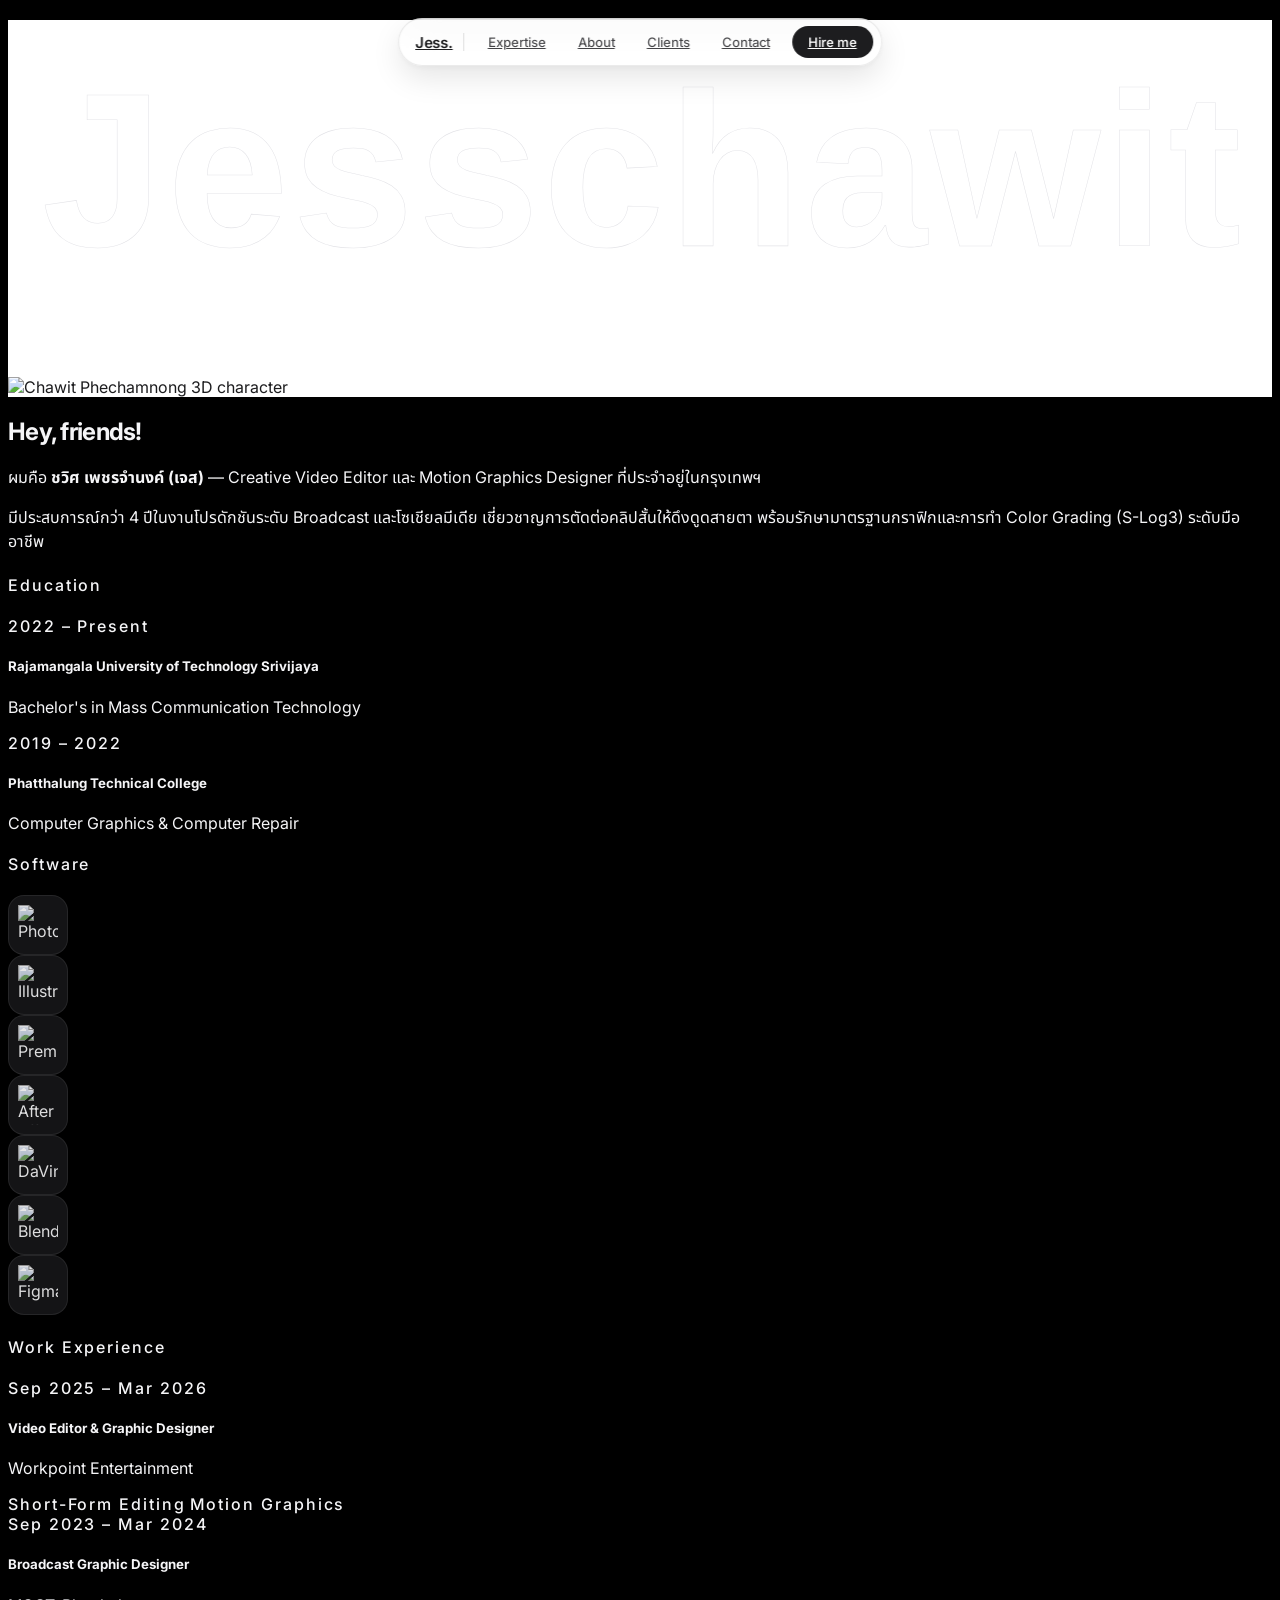
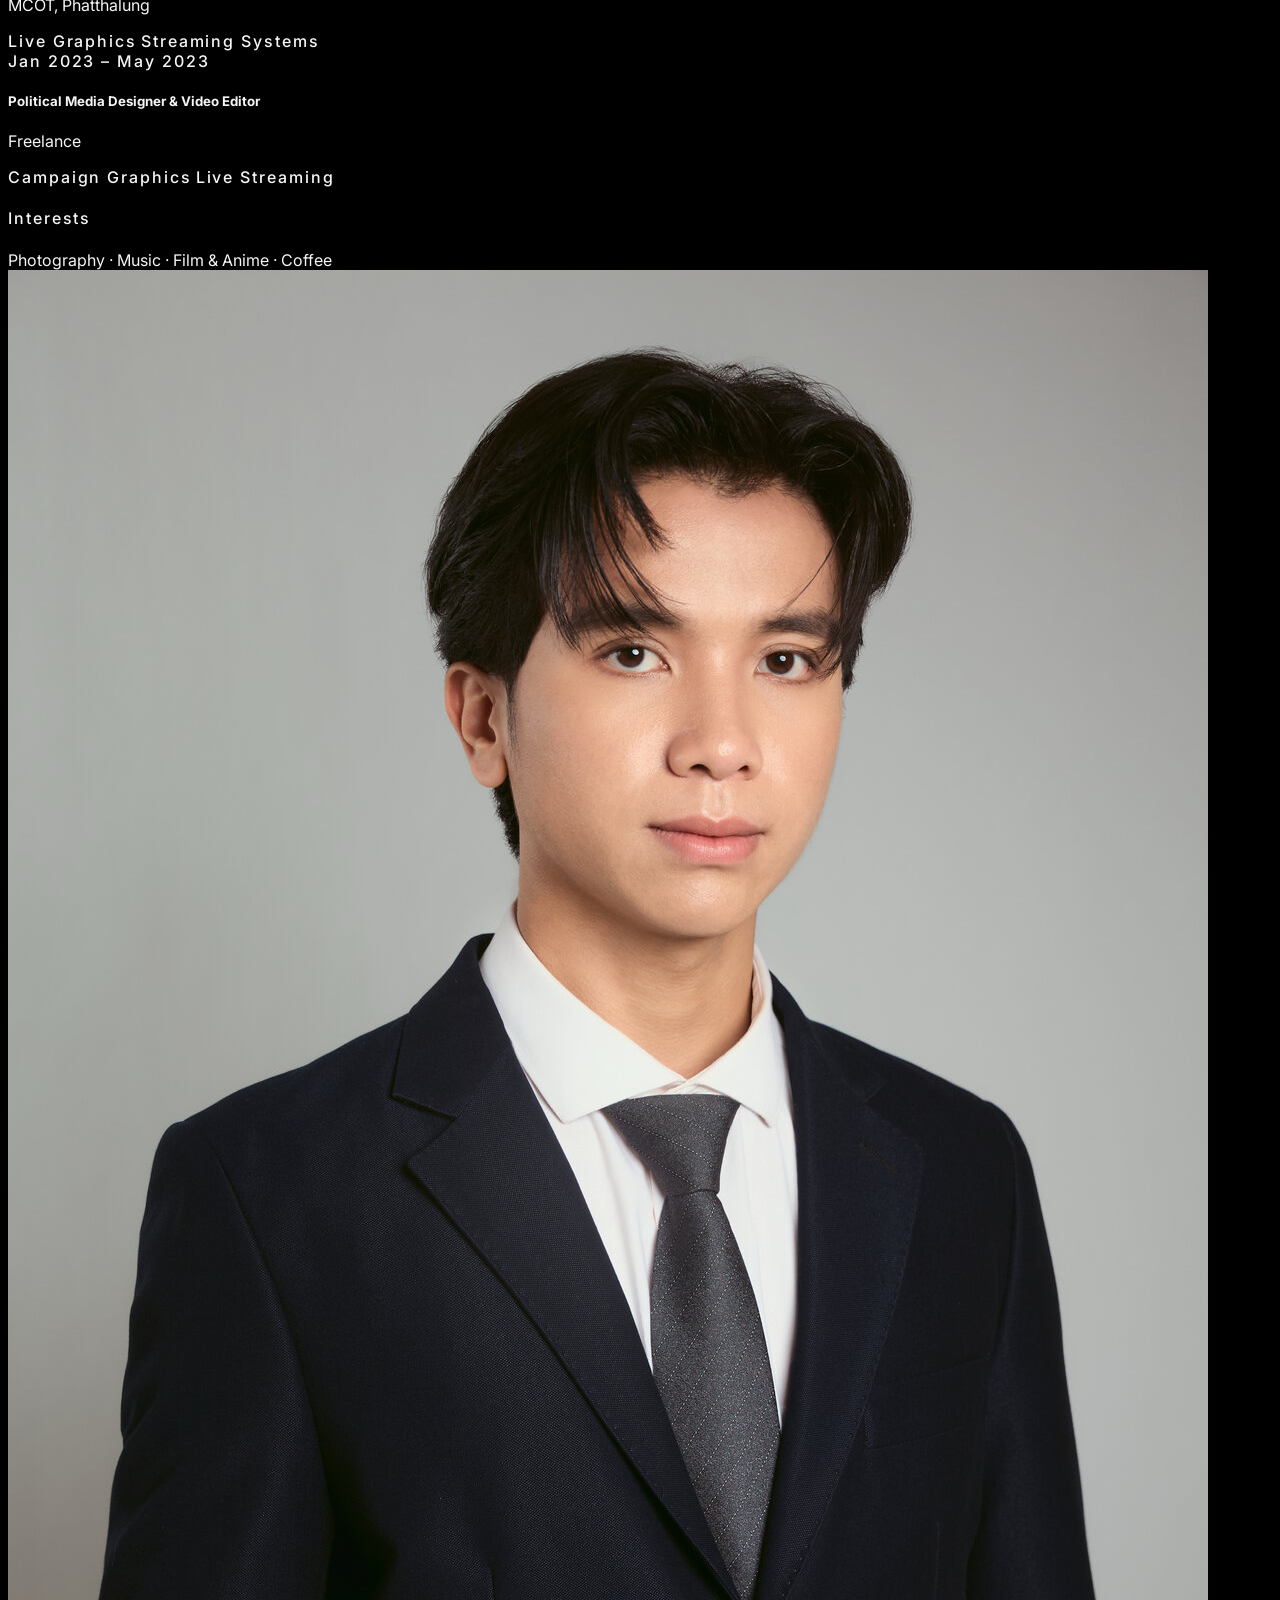
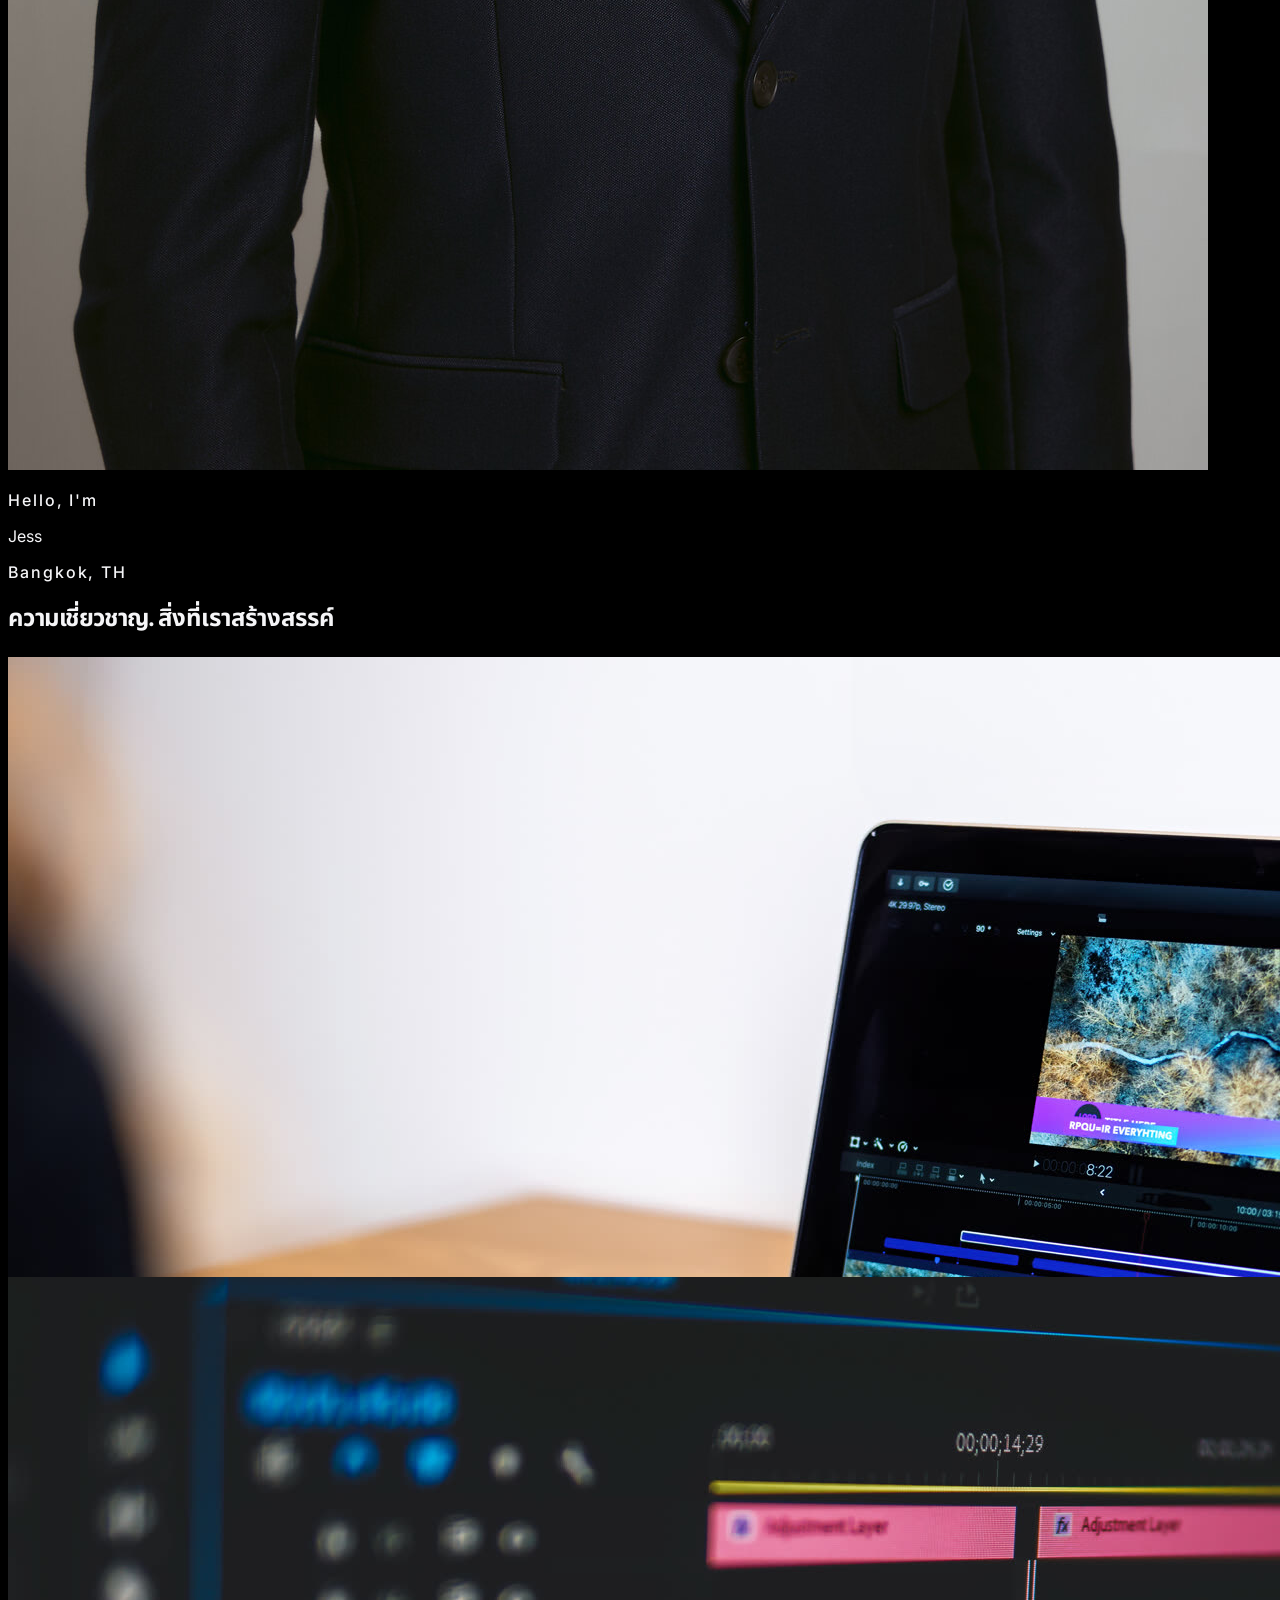
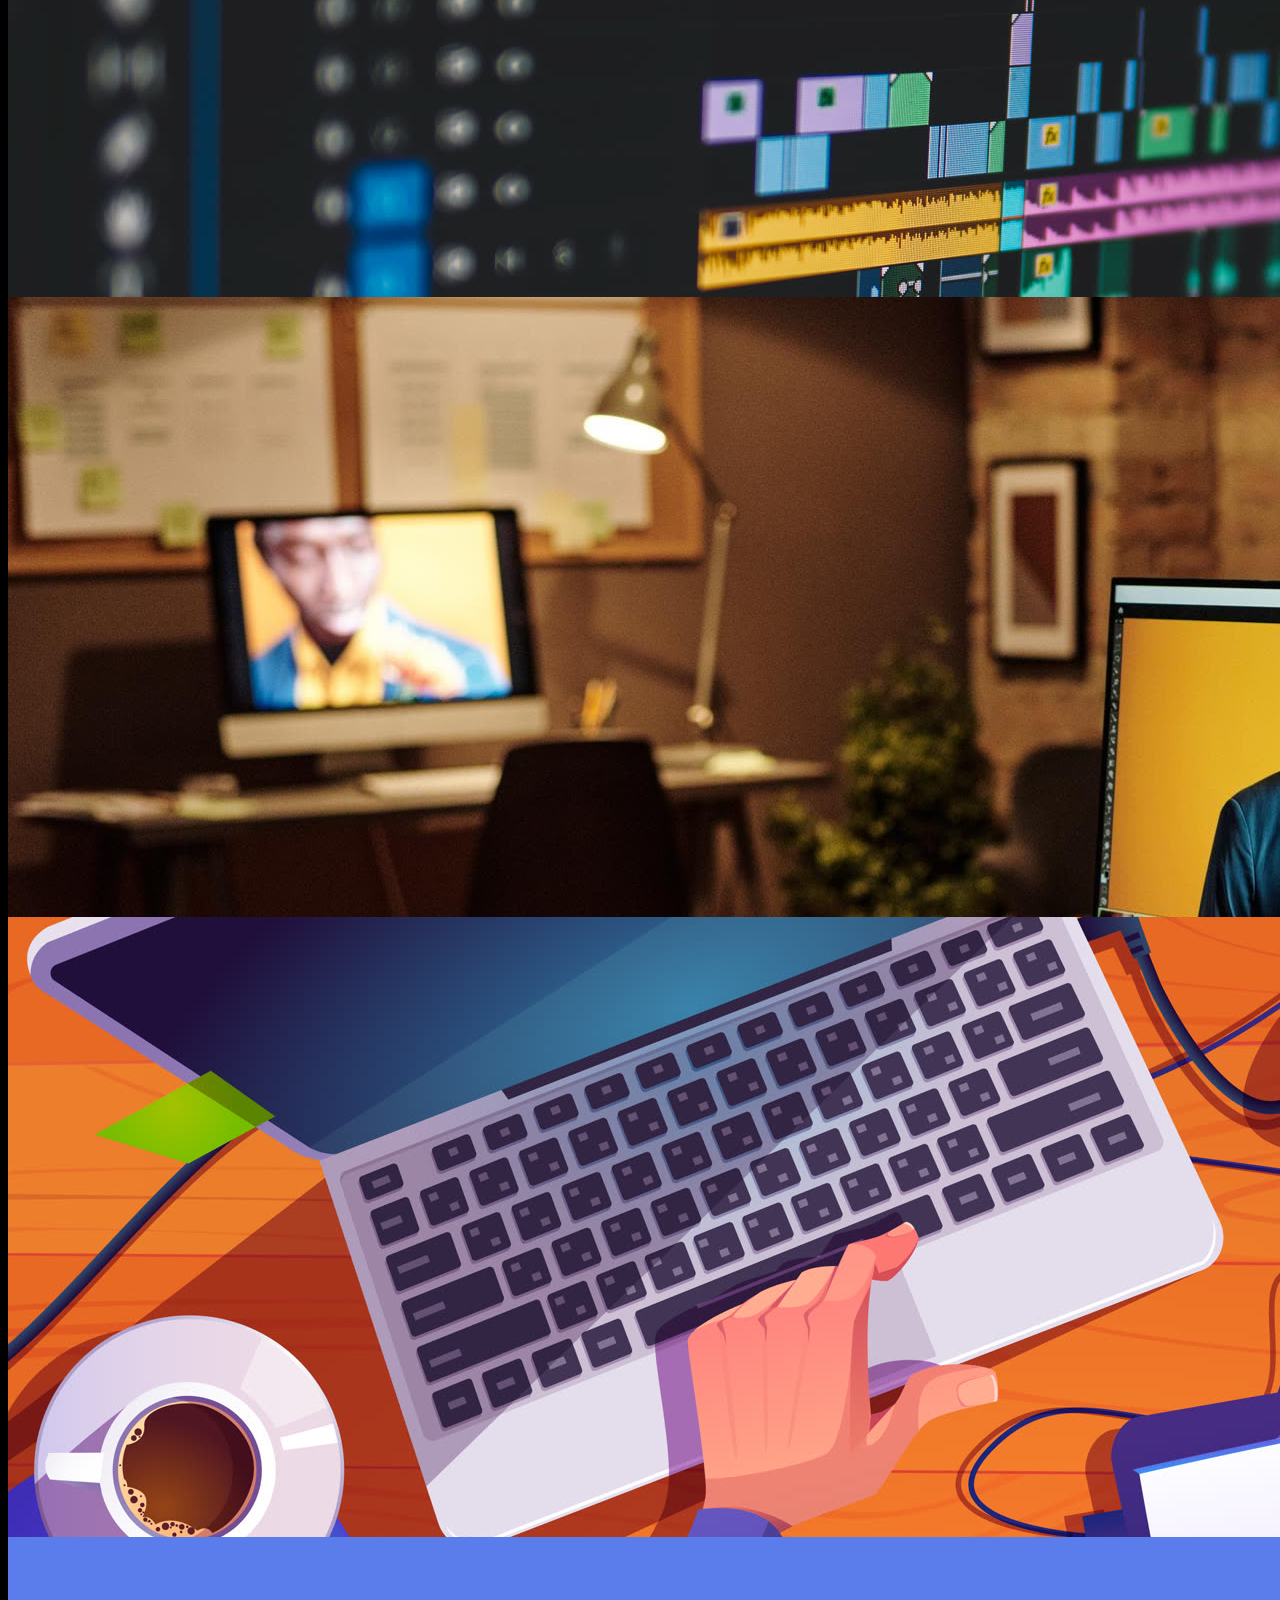
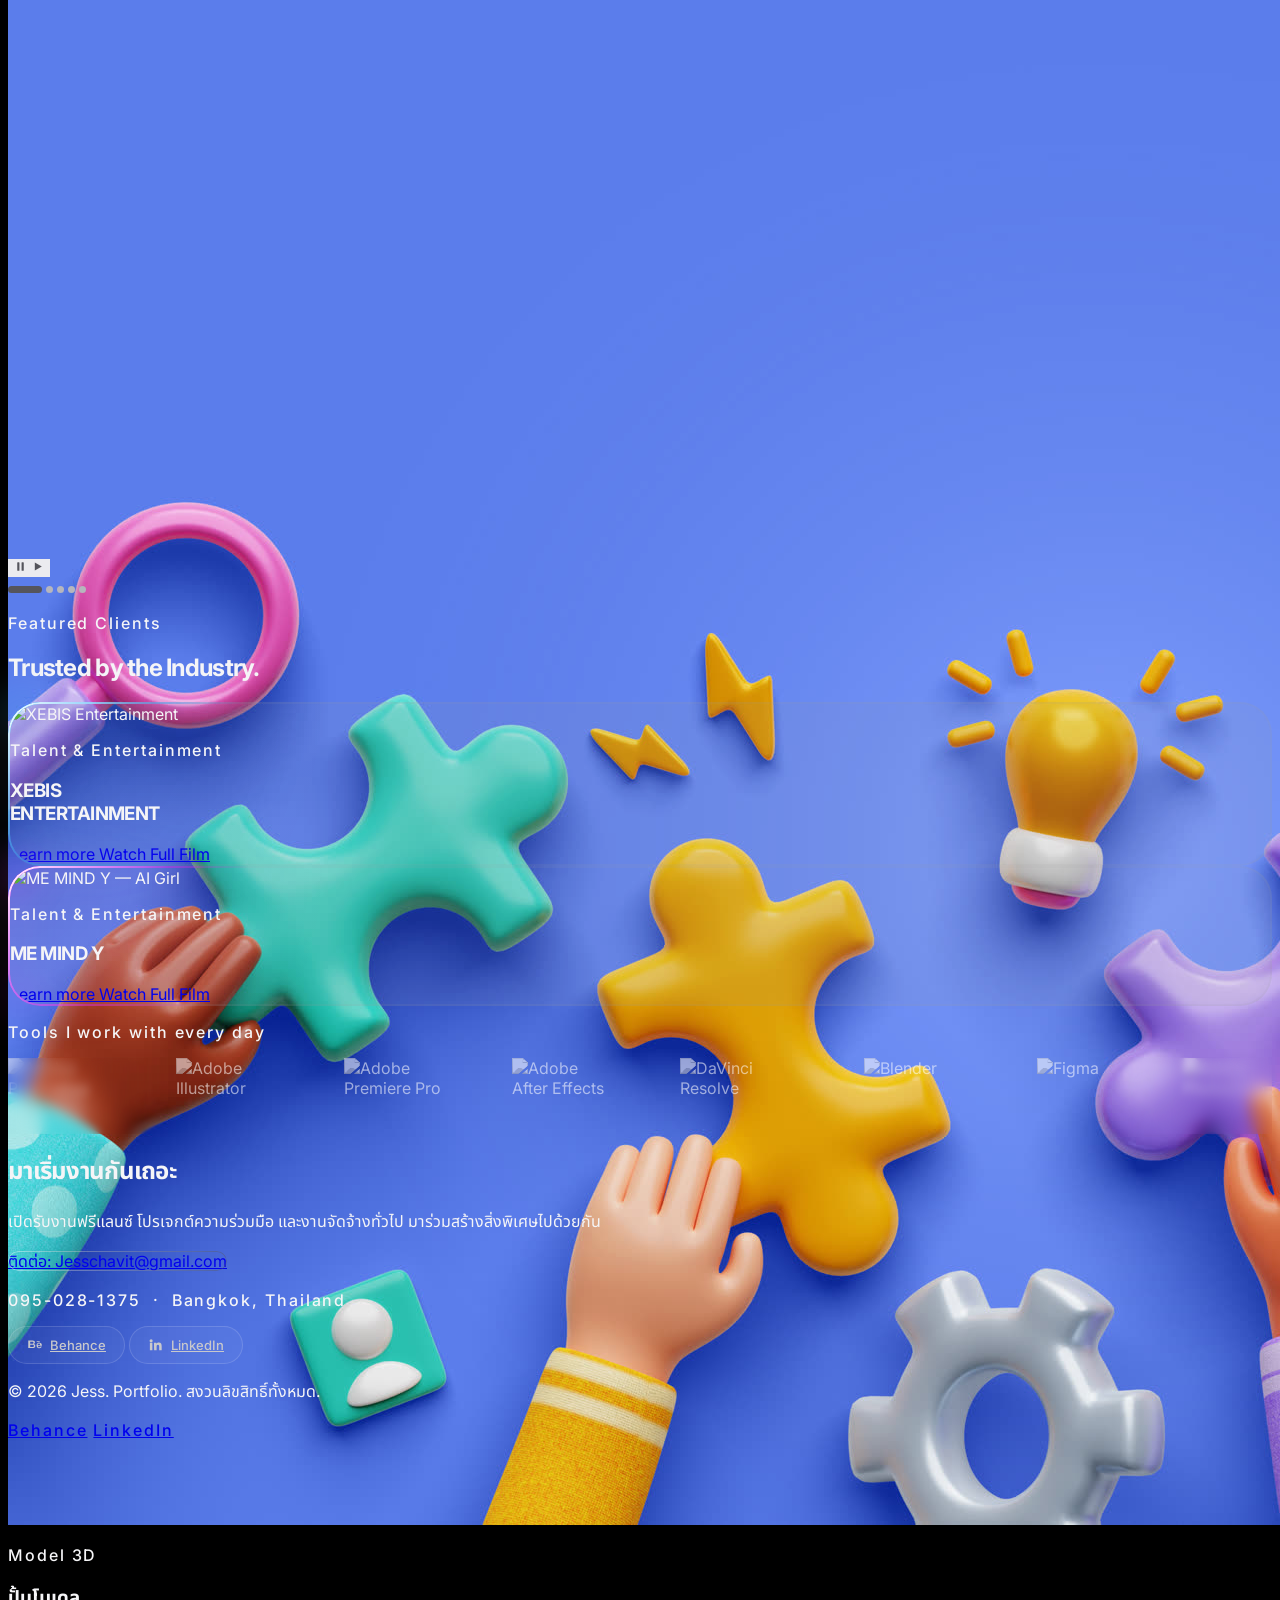
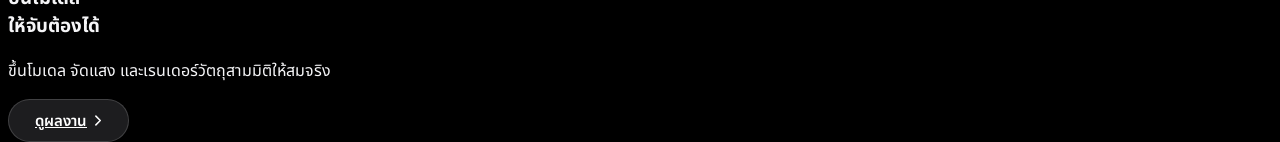
==== index.html @ f8d9fbf1 "Add files via upload" ====
<!DOCTYPE html>
<html lang="th">
<head>
    <meta charset="UTF-8">
    <meta name="viewport" content="width=device-width, initial-scale=1.0">
    <title>Jess. — Portfolio</title>

    <!-- Tailwind CSS -->
    <script src="https://cdn.tailwindcss.com"></script>

    <!-- Inter (Latin) + Noto Sans Thai (Thai script) — body fallback -->
    <link rel="preconnect" href="https://fonts.googleapis.com">
    <link rel="preconnect" href="https://fonts.gstatic.com" crossorigin>
    <link href="https://fonts.googleapis.com/css2?family=Inter:wght@300;400;500;600;700;800&family=Noto+Sans+Thai:wght@300;400;500;600;700&display=swap" rel="stylesheet">

    <style>
        /* SF Pro is a variable font — axes: wght 1–1000, wdth 30–150, opsz 17–28.
           The ranges must be declared or the browser won't reach the heavy weights. */
        @font-face {
            font-family: 'SF Pro Local';
            src: url('SF-Pro.ttf') format('truetype-variations'),
                 url('SF-Pro.ttf') format('truetype');
            font-weight: 1 1000;
            font-stretch: 30% 150%;
            font-style: normal;
            font-display: swap;
        }

        :root {
            --bg: #000000;
            --surface: #1d1d1f;
            --text-primary: #f5f5f7;
            --text-secondary: #86868b;
            --text-tertiary: #6e6e73;
            --hairline: rgba(255, 255, 255, 0.08);
            --accent: #2997ff;
            /* SF Pro everywhere; Noto Sans Thai only catches Thai glyphs SF Pro doesn't cover */
            --font-sf: 'SF Pro Local', -apple-system, BlinkMacSystemFont, 'Inter', 'Noto Sans Thai', sans-serif;
            --font-display: var(--font-sf);
            --font-label: var(--font-sf);
        }

        * { font-style: normal; }

        body {
            background-color: var(--bg);
            color: var(--text-primary);
            font-family: 'SF Pro Local', -apple-system, BlinkMacSystemFont, 'Inter', 'Noto Sans Thai', sans-serif;
            -webkit-font-smoothing: antialiased;
            -moz-osx-font-smoothing: grayscale;
            overflow-x: hidden;
        }

        html { scroll-behavior: smooth; }

        h1, h2, h3 {
            font-family: 'SF Pro Local', -apple-system, BlinkMacSystemFont, 'Inter', 'Noto Sans Thai', sans-serif;
            letter-spacing: -0.03em;
        }

        /* Big cinematic headlines */
        .font-display {
            font-family: var(--font-sf);
            letter-spacing: -0.03em;
            font-weight: 700;
        }

        /* Small eyebrow / sub-heading labels — generously spaced so it never crowds */
        .font-label {
            font-family: var(--font-sf);
            letter-spacing: 0.12em !important;
            font-weight: 500;
        }

        /* Thai copy: SF Pro leads, Noto Sans Thai fills in the Thai glyphs */
        .font-thai {
            font-family: var(--font-sf);
            letter-spacing: 0 !important;
        }

        ::selection {
            background-color: var(--text-primary);
            color: #000000;
        }

        a:focus-visible, button:focus-visible {
            outline: 2px solid var(--accent);
            outline-offset: 4px;
            border-radius: 4px;
        }

        /* Reveal animations */
        .reveal {
            opacity: 0;
            transform: translateY(28px);
            transition: opacity 1s cubic-bezier(0.16, 1, 0.3, 1), transform 1s cubic-bezier(0.16, 1, 0.3, 1);
        }
        .reveal.active { opacity: 1; transform: translateY(0); }
        .delay-100 { transition-delay: 0.1s; }
        .delay-200 { transition-delay: 0.2s; }
        .delay-300 { transition-delay: 0.3s; }

        @media (prefers-reduced-motion: reduce) {
            .reveal { transition: none !important; opacity: 1 !important; transform: none !important; }
            html { scroll-behavior: auto; }
        }

        /* ---- Floating navbar ---- */
        .floating-nav {
            position: fixed;
            top: 18px;
            left: 50%;
            transform: translateX(-50%) translateY(0);
            z-index: 60;
            display: flex;
            align-items: center;
            gap: 4px;
            max-width: calc(100vw - 24px);
            padding: 7px 8px 7px 16px;
            border-radius: 9999px;
            border: 1px solid rgba(255, 255, 255, 0.14);
            background: rgba(10, 10, 10, 0.72);
            backdrop-filter: saturate(180%) blur(18px);
            -webkit-backdrop-filter: saturate(180%) blur(18px);
            box-shadow: 0 2px 6px rgba(0,0,0,0.06),
                        0 12px 34px rgba(0,0,0,0.28);
            opacity: 1;
            transition: transform .45s cubic-bezier(.16,1,.3,1),
                        opacity .35s ease,
                        background-color .4s ease,
                        border-color .4s ease,
                        box-shadow .4s ease;
        }
        /* hidden while scrolling down */
        .floating-nav.is-hidden {
            transform: translateX(-50%) translateY(-140%);
            opacity: 0;
            pointer-events: none;
        }

        .fn-brand {
            font-weight: 600;
            font-size: 15px;
            letter-spacing: -0.02em;
            color: #f5f5f7;
            padding-right: 4px;
            transition: opacity .3s ease;
        }
        .fn-brand:hover { opacity: 0.7; }

        .fn-sep {
            width: 1px;
            height: 18px;
            background: rgba(255,255,255,0.16);
            margin: 0 6px 0 2px;
        }

        .fn-item {
            display: inline-flex;
            align-items: center;
            padding: 8px 14px;
            border-radius: 9999px;
            font-size: 13px;
            font-weight: 450;
            color: #c8c8cc;
            white-space: nowrap;
            transition: color .3s ease, background-color .3s ease;
        }
        .fn-item:hover { color: #ffffff; background: rgba(255,255,255,0.09); }

        /* text-only nav: tighten the padding so every label still fits on small screens */
        @media (max-width: 720px) {
            .floating-nav { gap: 0; padding: 6px; }
            .fn-brand { padding-left: 8px; font-size: 14px; }
            .fn-sep { margin: 0 4px 0 2px; }
            .fn-item { padding: 8px 9px; font-size: 12px; }
            .fn-cta { padding: 8px 12px; font-size: 12px; margin-left: 2px; }
        }
        @media (max-width: 460px) {
            .fn-brand, .fn-sep { display: none; }
            .fn-item { padding: 8px 8px; font-size: 11.5px; }
        }

        .fn-cta {
            position: relative;
            display: inline-flex;
            align-items: center;
            padding: 8px 16px;
            margin-left: 4px;
            border-radius: 9999px;
            font-size: 13px;
            font-weight: 550;
            color: #1d1d1f;
            background: #ffffff;
            white-space: nowrap;
            overflow: hidden;
            transition: transform .35s cubic-bezier(.16,1,.3,1);
        }
        .fn-cta:hover { transform: scale(1.04); }
        .fn-cta-glow {
            position: absolute;
            left: 12%; right: 12%; bottom: -1px;
            height: 1px;
            background: linear-gradient(90deg, transparent, #2997ff, transparent);
        }

        /* light variant while the nav sits over the white cover */
        .floating-nav.nav-on-light {
            background: rgba(255, 255, 255, 0.78);
            border-color: rgba(0, 0, 0, 0.08);
            box-shadow: 0 2px 6px rgba(0,0,0,0.04),
                        0 12px 30px rgba(0,0,0,0.10);
        }
        .floating-nav.nav-on-light .fn-brand { color: #1d1d1f; }
        .floating-nav.nav-on-light .fn-sep   { background: rgba(0,0,0,0.12); }
        .floating-nav.nav-on-light .fn-item  { color: #424245; }
        .floating-nav.nav-on-light .fn-item:hover { color: #1d1d1f; background: rgba(0,0,0,0.05); }
        .floating-nav.nav-on-light .fn-cta   { color: #ffffff; background: #1d1d1f; }

        @media (prefers-reduced-motion: reduce) {
            .floating-nav { transition: none; }
        }

        .hide-scrollbar::-webkit-scrollbar { display: none; }
        .hide-scrollbar { -ms-overflow-style: none; scrollbar-width: none; }

        .hero-accent {
            background: linear-gradient(180deg, #ffffff 0%, #a1a1a6 100%);
            -webkit-background-clip: text;
            background-clip: text;
            color: transparent;
        }

        .glow-button {
            position: relative;
            transition: transform 0.4s cubic-bezier(0.16, 1, 0.3, 1), opacity 0.3s ease;
        }
        .glow-button::after {
            content: '';
            position: absolute;
            inset: 0;
            border-radius: 9999px;
            padding: 1px;
            background: linear-gradient(to right, #ffffff, #555555);
            -webkit-mask: linear-gradient(#fff 0 0) content-box, linear-gradient(#fff 0 0);
            -webkit-mask-composite: xor;
            mask-composite: exclude;
            pointer-events: none;
            opacity: 0.4;
            transition: opacity 0.3s ease;
        }
        .glow-button:hover::after { opacity: 1; }

        /* ---- COVER (white editorial) — scoped to the hero only ---- */
        .hero-light {
            background: #ffffff;
            color: #1d1d1f;
        }
        .hero-light ::selection { background: #1d1d1f; color: #ffffff; }

        /* character stage */
        #charStage { position: relative; }
        #charStage .base { display: block; width: 100%; height: auto; }

        /* ---- Wordmark: outlined text, gradient revealed by the cursor ---- */
        .hero-word-svg {
            width: 100%;
            height: auto;
            display: block;
            overflow: visible;
        }
        .hw-text {
            /* SF Pro only — no fallback, so the wordmark can never render in a substitute face */
            font-family: 'SF Pro Local', -apple-system, BlinkMacSystemFont, sans-serif;
            font-weight: 800;
            /* drive the variable axes directly: heavy weight, slightly wide, display optical size */
            font-variation-settings: 'wght' 800, 'wdth' 105, 'opsz' 28;
            /* sized so the natural width is already close to textLength —
               that way "spacing" only nudges the tracking and never squeezes a glyph */
            font-size: 52px;
            text-anchor: middle;
            dominant-baseline: middle;
        }
        /* faint permanent outline */
        .hw-base {
            fill: transparent;
            stroke: #e3e3e7;
            stroke-width: 0.55;
            vector-effect: non-scaling-stroke;
        }
        /* colourful layer, only visible through the cursor mask */
        .hw-reveal {
            fill: transparent;
            stroke: url(#hwGradient);
            stroke-width: 0.9;
            mask: url(#hwMask);
            opacity: 0;
            transition: opacity .35s ease;
        }
        #heroWord:hover .hw-reveal { opacity: 1; }

        /* ---- Apple-style slider (Expertise) ---- */
        .ap-track { scroll-behavior: smooth; }
        .ap-slide { height: 460px; }
        @media (min-width: 640px) { .ap-slide { height: 540px; } }
        @media (min-width: 768px) { .ap-slide { height: 620px; } }

        /* play / pause — round light button with a dark glyph */
        .ap-ctrl {
            background: #ebebef;
            color: #55555c;
            border: none;
            cursor: pointer;
            transition: background-color .3s ease, transform .3s cubic-bezier(.16,1,.3,1);
        }
        .ap-ctrl:hover { background: #e0e0e6; color: #1d1d1f; transform: scale(1.06); }
        .ap-ctrl:active { transform: scale(.96); }

        /* dot track — separate light pill beside the button */
        .ap-dots {
            background: #ebebef;
            border: none;
        }

        /* dots: small grey circles; the active one stretches into a dark bar */
        .exp-dot {
            width: 7px;
            height: 7px;
            border: none;
            padding: 0;
            border-radius: 9999px;
            background: #b6b6bd;
            cursor: pointer;
            transition: width .45s cubic-bezier(.16,1,.3,1), background-color .3s ease;
        }
        .exp-dot:hover { background: #8e8e96; }
        .exp-dot.is-active {
            width: 34px;
            background: #55555c;
        }

        /* "ดูผลงาน" — solid dark pill so it reads clearly over any slide image */
        .slide-cta {
            display: inline-flex;
            align-items: center;
            gap: 8px;
            padding: 13px 26px;
            border-radius: 9999px;
            background: #1d1d1f;
            color: #ffffff;
            font-size: 15px;
            font-weight: 600;
            line-height: 1;
            white-space: nowrap;
            border: 1px solid rgba(255,255,255,0.16);
            box-shadow: 0 6px 18px rgba(0,0,0,0.22),
                        0 0 0 1px rgba(0,0,0,0.04);
            transition: transform .35s cubic-bezier(.16,1,.3,1),
                        background-color .3s ease,
                        box-shadow .35s ease,
                        gap .3s cubic-bezier(.16,1,.3,1);
        }
        .slide-cta:hover {
            background: #000000;
            transform: translateY(-2px) scale(1.03);
            gap: 12px;
            box-shadow: 0 12px 28px rgba(0,0,0,0.3);
        }
        .slide-cta:active { transform: translateY(0) scale(.98); }
        .slide-cta svg { flex: none; }

        @media (prefers-reduced-motion: reduce) {
            .exp-dot, .ap-ctrl, .slide-cta { transition: none; }
        }

        /* ---- Spotlight glow card (vanilla port of GlowCard / spotlight-card.tsx) ----
           Pointer position is published as --x/--xp/--y/--yp on :root, and the hue is
           derived from --base + (--xp * --spread), exactly as in the React original. */
        [data-glow] {
            --radius: 32;
            --border: 2;
            --backdrop: hsl(0 0% 60% / 0.10);
            --backup-border: var(--backdrop);
            --size: 320;
            --outer: 1;
            --border-size: calc(var(--border, 2) * 1px);
            --spotlight-size: calc(var(--size, 150) * 1px);
            --hue: calc(var(--base) + (var(--xp, 0) * var(--spread, 0)));

            position: relative;
            border-radius: calc(var(--radius) * 1px);
            border: var(--border-size) solid var(--backup-border);
            background-image: radial-gradient(
                var(--spotlight-size) var(--spotlight-size) at
                calc(var(--x, 0) * 1px) calc(var(--y, 0) * 1px),
                hsl(var(--hue, 210) calc(var(--saturation, 100) * 1%) calc(var(--lightness, 70) * 1%) / var(--bg-spot-opacity, 0.10)),
                transparent);
            background-color: var(--backdrop, transparent);
            background-size: calc(100% + (2 * var(--border-size))) calc(100% + (2 * var(--border-size)));
            background-position: 50% 50%;
            background-attachment: fixed;
            touch-action: none;
        }

        [data-glow]::before,
        [data-glow]::after {
            pointer-events: none;
            content: "";
            position: absolute;
            inset: calc(var(--border-size) * -1);
            border: var(--border-size) solid transparent;
            border-radius: calc(var(--radius) * 1px);
            background-attachment: fixed;
            background-size: calc(100% + (2 * var(--border-size))) calc(100% + (2 * var(--border-size)));
            background-repeat: no-repeat;
            background-position: 50% 50%;
            mask: linear-gradient(transparent, transparent), linear-gradient(white, white);
            -webkit-mask: linear-gradient(transparent, transparent), linear-gradient(white, white);
            mask-clip: padding-box, border-box;
            -webkit-mask-clip: padding-box, border-box;
            mask-composite: intersect;
            -webkit-mask-composite: source-in, xor;
        }

        /* coloured border spotlight */
        [data-glow]::before {
            background-image: radial-gradient(
                calc(var(--spotlight-size) * 0.75) calc(var(--spotlight-size) * 0.75) at
                calc(var(--x, 0) * 1px) calc(var(--y, 0) * 1px),
                hsl(var(--hue, 210) calc(var(--saturation, 100) * 1%) calc(var(--lightness, 50) * 1%) / var(--border-spot-opacity, 1)),
                transparent 100%);
            filter: brightness(2);
            z-index: 3;
        }

        /* white hot-spot on the border */
        [data-glow]::after {
            background-image: radial-gradient(
                calc(var(--spotlight-size) * 0.5) calc(var(--spotlight-size) * 0.5) at
                calc(var(--x, 0) * 1px) calc(var(--y, 0) * 1px),
                hsl(0 100% 100% / var(--border-light-opacity, 1)),
                transparent 100%);
            z-index: 3;
        }

        /* the soft outer bloom */
        [data-glow] [data-glow] {
            position: absolute;
            inset: 0;
            will-change: filter;
            opacity: var(--outer, 1);
            border-radius: calc(var(--radius) * 1px);
            border-width: calc(var(--border-size) * 20);
            filter: blur(calc(var(--border-size) * 10));
            background: none;
            pointer-events: none;
            border: none;
        }
        [data-glow] > [data-glow]::before {
            inset: -10px;
            border-width: 10px;
        }

        /* ---- Social pills ---- */
        .social-pill {
            display: inline-flex;
            align-items: center;
            gap: 8px;
            padding: 10px 18px;
            border-radius: 9999px;
            border: 1px solid rgba(255,255,255,0.14);
            background: rgba(255,255,255,0.04);
            color: #c8c8cc;
            font-size: 13px;
            font-weight: 500;
            transition: transform .35s cubic-bezier(.16,1,.3,1),
                        background-color .35s ease, color .35s ease, border-color .35s ease;
        }
        .social-pill svg { width: 15px; height: 15px; flex: none; }
        .social-pill:hover {
            transform: translateY(-2px);
            background: #ffffff;
            border-color: #ffffff;
            color: #1d1d1f;
        }

        /* ---- Software chips: 3D app icons that lift and name themselves on hover ---- */
        .app-chip {
            position: relative;
            width: 58px;
            height: 58px;
            border-radius: 16px;
            background: #141416;
            border: 1px solid rgba(255,255,255,0.08);
            display: flex;
            align-items: center;
            justify-content: center;
            cursor: default;
            transition: transform .45s cubic-bezier(.16,1,.3,1),
                        border-color .45s ease,
                        background-color .45s ease,
                        box-shadow .45s ease;
        }
        .app-chip img {
            width: 40px;
            height: 40px;
            object-fit: contain;
            filter: saturate(.55) brightness(.9);
            transition: filter .45s ease, transform .45s cubic-bezier(.16,1,.3,1);
        }
        .app-chip:hover {
            transform: translateY(-6px);
            background: #1b1b1f;
            border-color: rgba(255,255,255,0.22);
            box-shadow: 0 14px 30px rgba(0,0,0,0.55);
        }
        .app-chip:hover img { filter: none; transform: scale(1.1); }

        /* tooltip-style name */
        .app-chip-name {
            position: absolute;
            bottom: calc(100% + 8px);
            left: 50%;
            transform: translateX(-50%) translateY(4px);
            padding: 4px 9px;
            border-radius: 7px;
            background: #f5f5f7;
            color: #1d1d1f;
            font-size: 10.5px;
            font-style: normal;
            font-weight: 550;
            white-space: nowrap;
            opacity: 0;
            pointer-events: none;
            transition: opacity .3s ease, transform .3s cubic-bezier(.16,1,.3,1);
            z-index: 5;
        }
        .app-chip:hover .app-chip-name {
            opacity: 1;
            transform: translateX(-50%) translateY(0);
        }

        /* ---- Logo marquee (vanilla port of InfiniteSlider) ----
           The track holds two identical copies of the list, so translating it by
           exactly -50% loops seamlessly — the same trick the React version uses. */
        .marquee { position: relative; overflow: hidden; }
        .marquee-track {
            display: flex;
            width: max-content;
            align-items: center;
            gap: 64px;
            animation: marqueeScroll 34s linear infinite;
        }
        .marquee:hover .marquee-track { animation-play-state: paused; }
        @keyframes marqueeScroll {
            from { transform: translate3d(0, 0, 0); }
            to   { transform: translate3d(-50%, 0, 0); }
        }
        @media (prefers-reduced-motion: reduce) {
            .marquee-track { animation: none; }
        }

        .marquee-item {
            display: flex;
            align-items: center;
            justify-content: center;
            width: 104px;
            flex: none;
        }
        .marquee-item img {
            height: 76px;
            width: auto;
            filter: grayscale(1) brightness(1.35);
            opacity: .55;
            transition: filter .45s ease, opacity .45s ease, transform .45s cubic-bezier(.16,1,.3,1);
        }
        .marquee-item:hover img {
            filter: none;
            opacity: 1;
            transform: scale(1.12);
        }

        /* ---- ProgressiveBlur: stacked layers, each masked to a slice of the edge
           and blurred a little more than the last, giving a smooth falloff ---- */
        .pblur {
            position: absolute;
            top: 0;
            height: 100%;
            width: 180px;
            pointer-events: none;
            z-index: 2;
        }
        .pblur span {
            position: absolute;
            inset: 0;
            display: block;
        }
        .pblur-left  { left: 0; }
        .pblur-right { right: 0; }
        .client-panel { transition: transform 0.6s cubic-bezier(0.16,1,0.3,1); }
        .client-panel img { transition: transform 1s cubic-bezier(0.16,1,0.3,1), filter 1s ease; }
        .client-panel:hover img { transform: scale(1.08); }
        /* inner surface clips the artwork; the glow lives on the wrapper so it isn't cut off */
        .client-surface {
            position: relative;
            border-radius: 30px;
            overflow: hidden;
            height: 100%;
        }
        .client-panel:hover { transform: translateY(-4px); }
    </style>
</head>
<body class="antialiased relative">

    <!-- FLOATING NAVBAR — hides on scroll down, reveals on scroll up -->
    <nav id="navbar" class="floating-nav" aria-label="Main">
        <a href="#cover" class="fn-brand">Jess.</a>
        <span class="fn-sep" aria-hidden="true"></span>

        <a href="#expertise" class="fn-item"><span>Expertise</span></a>
        <a href="#about" class="fn-item"><span>About</span></a>
        <a href="#clients" class="fn-item"><span>Clients</span></a>
        <a href="#contact" class="fn-item"><span>Contact</span></a>

        <a href="mailto:Jesschavit@gmail.com" class="fn-cta">
            <span>Hire me</span>
            <span class="fn-cta-glow" aria-hidden="true"></span>
        </a>
    </nav>

    <!-- COVER — full-bleed white landing: grey wordmark + character, nothing else -->
    <section id="cover" class="hero-light relative min-h-screen w-full flex items-end justify-center overflow-hidden">

        <!-- BIG WORDMARK — outlined text, gradient follows the cursor -->
        <h1 id="heroWord" class="absolute left-1/2 -translate-x-1/2 top-[26%] z-10 w-[min(96vw,1180px)] select-none">
            <svg class="hero-word-svg" viewBox="0 0 300 80" xmlns="http://www.w3.org/2000/svg" aria-label="Jesschawit">
                <defs>
                    <!-- objectBoundingBox = maps across the text's own box, so the first
                         letter (J) and last letter (t) always land on a real colour stop -->
                    <linearGradient id="hwGradient" x1="0" y1="0" x2="1" y2="0">
                        <stop offset="0%"   stop-color="#eab308"/>
                        <stop offset="25%"  stop-color="#ef4444"/>
                        <stop offset="50%"  stop-color="#3b82f6"/>
                        <stop offset="75%"  stop-color="#06b6d4"/>
                        <stop offset="100%" stop-color="#8b5cf6"/>
                    </linearGradient>
                    <!-- generous radius + solid white core so edge letters (J, t) light up fully -->
                    <radialGradient id="hwRevealMask" gradientUnits="userSpaceOnUse" r="34%" cx="50%" cy="50%">
                        <stop offset="0%"   stop-color="white"/>
                        <stop offset="55%"  stop-color="white"/>
                        <stop offset="100%" stop-color="black"/>
                    </radialGradient>
                    <!-- oversized so no glyph can ever fall outside the mask and lose its colour -->
                    <mask id="hwMask" maskUnits="userSpaceOnUse" x="-400" y="-300" width="1100" height="700">
                        <rect x="-400" y="-300" width="1100" height="700" fill="url(#hwRevealMask)"/>
                    </mask>
                </defs>

                <!-- lengthAdjust="spacing" fits the width by tracking only, so glyph shapes stay true -->
                <text x="150" y="50%" textLength="284" lengthAdjust="spacing" class="hw-text hw-base">Jesschawit</text>
                <text x="150" y="50%" textLength="284" lengthAdjust="spacing" class="hw-text hw-reveal">Jesschawit</text>
            </svg>
        </h1>

        <!-- 3D CHARACTER — centered, flush to the bottom edge, in front of the word -->
        <div id="charStage" class="relative z-20 w-[min(94vw,560px)]">
            <img src="hero-3d-character.png" alt="Chawit Phechamnong 3D character"
                 class="base select-none" draggable="false">
        </div>
    </section>

    <section id="about" class="py-32 md:py-44 bg-black relative border-t border-white/10">
        <div class="absolute inset-0 opacity-5 bg-[radial-gradient(#ffffff_1px,transparent_1px)] [background-size:16px_16px]"></div>

        <div class="max-w-7xl mx-auto px-6 relative z-10">

            <div class="grid grid-cols-1 md:grid-cols-12 gap-14 md:gap-10">

                <!-- Column 1: Greeting + Education + Software -->
                <div class="md:col-span-4 reveal flex flex-col gap-10">
                    <div>
                        <h2 class="font-display text-4xl md:text-5xl font-black text-white tracking-tight mb-6">Hey, friends!</h2>
                        <p class="text-[#86868b] font-thai leading-relaxed mb-4">
                            ผมคือ <strong class="text-white">ชวิศ เพชรจำนงค์ (เจส)</strong> — Creative Video Editor และ Motion Graphics Designer ที่ประจำอยู่ในกรุงเทพฯ
                        </p>
                        <p class="text-[#86868b] font-thai leading-relaxed">
                            มีประสบการณ์กว่า 4 ปีในงานโปรดักชันระดับ Broadcast และโซเชียลมีเดีย เชี่ยวชาญการตัดต่อคลิปสั้นให้ดึงดูดสายตา พร้อมรักษามาตรฐานกราฟิกและการทำ Color Grading (S-Log3) ระดับมืออาชีพ
                        </p>
                    </div>

                    <div>
                        <h4 class="font-label text-white text-[13px] uppercase mb-5">Education</h4>
                        <div class="flex flex-col gap-5">
                            <div class="flex flex-col border-b border-white/5 pb-5">
                                <span class="font-label text-[#2997ff] text-xs uppercase mb-1">2022 – Present</span>
                                <h5 class="text-white font-medium leading-snug">Rajamangala University of Technology Srivijaya</h5>
                                <p class="text-[#86868b] text-sm mt-1">Bachelor's in Mass Communication Technology</p>
                            </div>
                            <div class="flex flex-col">
                                <span class="font-label text-[#2997ff] text-xs uppercase mb-1">2019 – 2022</span>
                                <h5 class="text-white font-medium leading-snug">Phatthalung Technical College</h5>
                                <p class="text-[#86868b] text-sm mt-1">Computer Graphics &amp; Computer Repair</p>
                            </div>
                        </div>
                    </div>

                    <div>
                        <h4 class="font-label text-white text-[13px] uppercase mb-5">Software</h4>
                        <div class="flex flex-wrap gap-3">
                            <span class="app-chip" title="Photoshop">
                                <img src="logo-ps.png" alt="Photoshop" loading="lazy" draggable="false">
                                <em class="app-chip-name">Photoshop</em>
                            </span>
                            <span class="app-chip" title="Illustrator">
                                <img src="logo-ai.png" alt="Illustrator" loading="lazy" draggable="false">
                                <em class="app-chip-name">Illustrator</em>
                            </span>
                            <span class="app-chip" title="Premiere Pro">
                                <img src="logo-pr.png" alt="Premiere Pro" loading="lazy" draggable="false">
                                <em class="app-chip-name">Premiere Pro</em>
                            </span>
                            <span class="app-chip" title="After Effects">
                                <img src="logo-ae.png" alt="After Effects" loading="lazy" draggable="false">
                                <em class="app-chip-name">After Effects</em>
                            </span>
                            <span class="app-chip" title="DaVinci Resolve">
                                <img src="logo-davinci.png" alt="DaVinci Resolve" loading="lazy" draggable="false">
                                <em class="app-chip-name">DaVinci Resolve</em>
                            </span>
                            <span class="app-chip" title="Blender">
                                <img src="logo-blender.png" alt="Blender" loading="lazy" draggable="false">
                                <em class="app-chip-name">Blender</em>
                            </span>
                            <span class="app-chip" title="Figma">
                                <img src="logo-figma.png" alt="Figma" loading="lazy" draggable="false">
                                <em class="app-chip-name">Figma</em>
                            </span>
                        </div>
                    </div>
                </div>

                <!-- Column 2: Work Experience + Interests -->
                <div class="md:col-span-4 reveal delay-100 flex flex-col gap-10">
                    <div>
                        <h4 class="font-label text-white text-[13px] uppercase mb-5">Work Experience</h4>
                        <div class="flex flex-col gap-6">
                            <div class="flex flex-col border-b border-white/5 pb-6">
                                <span class="font-label text-[#2997ff] text-xs uppercase mb-1">Sep 2025 – Mar 2026</span>
                                <h5 class="text-white font-medium text-lg">Video Editor &amp; Graphic Designer</h5>
                                <p class="text-[#86868b] text-sm mb-3">Workpoint Entertainment</p>
                                <div class="flex flex-wrap gap-2">
                                    <span class="font-label text-[10px] px-3 py-1.5 bg-[#1d1d1f] ring-1 ring-white/10 text-zinc-300 rounded-full uppercase">Short-Form Editing</span>
                                    <span class="font-label text-[10px] px-3 py-1.5 bg-[#1d1d1f] ring-1 ring-white/10 text-zinc-300 rounded-full uppercase">Motion Graphics</span>
                                </div>
                            </div>
                            <div class="flex flex-col border-b border-white/5 pb-6">
                                <span class="font-label text-[#2997ff] text-xs uppercase mb-1">Sep 2023 – Mar 2024</span>
                                <h5 class="text-white font-medium text-lg">Broadcast Graphic Designer</h5>
                                <p class="text-[#86868b] text-sm mb-3">MCOT, Phatthalung</p>
                                <div class="flex flex-wrap gap-2">
                                    <span class="font-label text-[10px] px-3 py-1.5 bg-[#1d1d1f] ring-1 ring-white/10 text-zinc-300 rounded-full uppercase">Live Graphics</span>
                                    <span class="font-label text-[10px] px-3 py-1.5 bg-[#1d1d1f] ring-1 ring-white/10 text-zinc-300 rounded-full uppercase">Streaming Systems</span>
                                </div>
                            </div>
                            <div class="flex flex-col">
                                <span class="font-label text-[#2997ff] text-xs uppercase mb-1">Jan 2023 – May 2023</span>
                                <h5 class="text-white font-medium text-lg">Political Media Designer &amp; Video Editor</h5>
                                <p class="text-[#86868b] text-sm mb-3">Freelance</p>
                                <div class="flex flex-wrap gap-2">
                                    <span class="font-label text-[10px] px-3 py-1.5 bg-[#1d1d1f] ring-1 ring-white/10 text-zinc-300 rounded-full uppercase">Campaign Graphics</span>
                                    <span class="font-label text-[10px] px-3 py-1.5 bg-[#1d1d1f] ring-1 ring-white/10 text-zinc-300 rounded-full uppercase">Live Streaming</span>
                                </div>
                            </div>
                        </div>
                    </div>

                    <div>
                        <h4 class="font-label text-white text-[13px] uppercase mb-5">Interests</h4>
                        <div class="flex flex-wrap gap-2">
                            <span class="text-[#86868b] text-sm">Photography</span>
                            <span class="text-[#3a3a3c]">·</span>
                            <span class="text-[#86868b] text-sm">Music</span>
                            <span class="text-[#3a3a3c]">·</span>
                            <span class="text-[#86868b] text-sm">Film &amp; Anime</span>
                            <span class="text-[#3a3a3c]">·</span>
                            <span class="text-[#86868b] text-sm">Coffee</span>
                        </div>
                    </div>
                </div>

                <!-- Column 3: Portrait -->
                <div class="md:col-span-4 reveal delay-200 relative">
                    <div class="w-full aspect-[3/4] md:aspect-auto md:h-full rounded-[2rem] overflow-hidden ring-1 ring-white/10 shadow-2xl relative group min-h-[420px]">
                        <img src="chawit-headshot-web.jpg" alt="Chawit Phechamnong" class="w-full h-full object-cover transition-transform duration-700 group-hover:scale-105 filter brightness-90">
                        <div class="absolute inset-0 bg-gradient-to-t from-black/70 via-transparent to-transparent"></div>

                        <div class="absolute bottom-6 left-6 right-6 flex items-center justify-between gap-3">
                            <div class="bg-black/60 backdrop-blur-md ring-1 ring-white/15 rounded-2xl px-4 py-2.5">
                                <p class="font-label text-[10px] text-zinc-400 uppercase leading-none mb-1">Hello, I'm</p>
                                <p class="text-white font-semibold leading-none">Jess</p>
                            </div>
                            <span class="font-label text-[10px] text-zinc-400 uppercase bg-black/60 backdrop-blur-md ring-1 ring-white/15 rounded-full px-3 py-2">Bangkok, TH</span>
                        </div>
                    </div>
                </div>

            </div>
        </div>
    </section>

    <!-- EXPERTISE — Apple product-page slider -->
    <section id="expertise" class="py-20 md:py-28 bg-black overflow-hidden relative border-t border-white/10">
        <div class="max-w-[1180px] mx-auto px-6 mb-10 md:mb-12">
            <h2 class="font-display reveal text-4xl md:text-5xl font-black text-white">
                ความเชี่ยวชาญ. <span class="text-[#86868b] font-thai font-normal">สิ่งที่เราสร้างสรรค์</span>
            </h2>
        </div>

        <div class="reveal delay-100 max-w-[1180px] mx-auto px-4 sm:px-6">
            <div id="expTrack" class="ap-track flex overflow-x-auto snap-x snap-mandatory hide-scrollbar rounded-[22px] md:rounded-[28px]">
                <!-- Slide 1 -->
                <article class="ap-slide snap-center shrink-0 w-full relative overflow-hidden bg-gradient-to-br from-[#f3d9c4] to-[#e0b48c]">
                    <img src="expertise-motion.jpg" alt="Motion graphics editing"
                         class="absolute inset-0 w-full h-full object-cover" loading="lazy">
                    <div class="absolute inset-0 bg-gradient-to-r from-white/85 via-white/40 to-transparent pointer-events-none"></div>
                    <div class="relative z-10 h-full flex items-center pointer-events-none">
                        <div class="max-w-[560px] px-8 sm:px-12 md:px-16">
                            <p class="font-label text-[11px] md:text-xs uppercase text-[#1d1d1f]/60 mb-4">Motion Graphics</p>
                            <h3 class="font-thai text-[#1d1d1f] text-3xl sm:text-4xl md:text-5xl font-bold leading-[1.25] mb-5">
                                แอนิเมชันที่<br>สะกดทุกสายตา
                            </h3>
                            <p class="font-thai text-[#1d1d1f]/70 text-base md:text-lg leading-relaxed mb-6">สร้างภาพเคลื่อนไหวที่ดึงดูดและสื่อสารได้อย่างทรงพลัง</p>
                            <a href="work-motion-graphics.html" class="slide-cta pointer-events-auto">
                                ดูผลงาน
                                <svg width="7" height="11" viewBox="0 0 8 12" fill="none"><path d="M1 1l5 5-5 5" stroke="currentColor" stroke-width="1.7" stroke-linecap="round" stroke-linejoin="round"/></svg>
                            </a>
                        </div>
                    </div>
                </article>
                <!-- Slide 2 -->
                <article class="ap-slide snap-center shrink-0 w-full relative overflow-hidden bg-gradient-to-br from-[#cfd9e8] to-[#9fb3cd]">
                    <img src="expertise-editing.jpg" alt="Video editing timeline"
                         class="absolute inset-0 w-full h-full object-cover" loading="lazy">
                    <div class="absolute inset-0 bg-gradient-to-r from-white/85 via-white/40 to-transparent pointer-events-none"></div>
                    <div class="relative z-10 h-full flex items-center pointer-events-none">
                        <div class="max-w-[560px] px-8 sm:px-12 md:px-16">
                            <p class="font-label text-[11px] md:text-xs uppercase text-[#1d1d1f]/60 mb-4">Video Editing</p>
                            <h3 class="font-thai text-[#1d1d1f] text-3xl sm:text-4xl md:text-5xl font-bold leading-[1.25] mb-5">
                                ตัดต่อระดับ<br>ภาพยนตร์
                            </h3>
                            <p class="font-thai text-[#1d1d1f]/70 text-base md:text-lg leading-relaxed mb-6">เล่าเรื่องราวผ่านวิดีโอด้วยเทคนิคตัดต่อขั้นสูง</p>
                            <a href="work-video-editing.html" class="slide-cta pointer-events-auto">
                                ดูผลงาน
                                <svg width="7" height="11" viewBox="0 0 8 12" fill="none"><path d="M1 1l5 5-5 5" stroke="currentColor" stroke-width="1.7" stroke-linecap="round" stroke-linejoin="round"/></svg>
                            </a>
                        </div>
                    </div>
                </article>
                <!-- Slide 3 -->
                <article class="ap-slide snap-center shrink-0 w-full relative overflow-hidden bg-gradient-to-br from-[#e6d2e8] to-[#bfa0c9]">
                    <img src="expertise-graphic.jpg" alt="Graphic design workspace"
                         class="absolute inset-0 w-full h-full object-cover" loading="lazy">
                    <div class="absolute inset-0 bg-gradient-to-r from-white/85 via-white/40 to-transparent pointer-events-none"></div>
                    <div class="relative z-10 h-full flex items-center pointer-events-none">
                        <div class="max-w-[560px] px-8 sm:px-12 md:px-16">
                            <p class="font-label text-[11px] md:text-xs uppercase text-[#1d1d1f]/60 mb-4">Graphic Design</p>
                            <h3 class="font-thai text-[#1d1d1f] text-3xl sm:text-4xl md:text-5xl font-bold leading-[1.25] mb-5">
                                กราฟิกที่<br>สื่อสารได้ทันที
                            </h3>
                            <p class="font-thai text-[#1d1d1f]/70 text-base md:text-lg leading-relaxed mb-6">ออกแบบโปสเตอร์ คีย์วิชวล และงานกราฟิกสำหรับแคมเปญและอีเวนต์</p>
                            <a href="work-graphic-design.html" class="slide-cta pointer-events-auto">
                                ดูผลงาน
                                <svg width="7" height="11" viewBox="0 0 8 12" fill="none"><path d="M1 1l5 5-5 5" stroke="currentColor" stroke-width="1.7" stroke-linecap="round" stroke-linejoin="round"/></svg>
                            </a>
                        </div>
                    </div>
                </article>
                <!-- Slide 4 -->
                <article class="ap-slide snap-center shrink-0 w-full relative overflow-hidden bg-gradient-to-br from-[#d3e4dc] to-[#9dc0b0]">
                    <!-- clip box: poster until played, centre play button -->
                    <img src="expertise-3d.jpg" alt="Design workspace illustration"
                         class="absolute inset-0 w-full h-full object-cover" loading="lazy">
                    <div class="absolute inset-0 bg-gradient-to-r from-white/85 via-white/40 to-transparent pointer-events-none"></div>
                    <div class="relative z-10 h-full flex items-center pointer-events-none">
                        <div class="max-w-[560px] px-8 sm:px-12 md:px-16">
                            <p class="font-label text-[11px] md:text-xs uppercase text-[#1d1d1f]/60 mb-4">3D &amp; Animation</p>
                            <h3 class="font-thai text-[#1d1d1f] text-3xl sm:text-4xl md:text-5xl font-bold leading-[1.25] mb-5">
                                มิติใหม่<br>ของงานดีไซน์
                            </h3>
                            <p class="font-thai text-[#1d1d1f]/70 text-base md:text-lg leading-relaxed mb-6">เนรมิตวัตถุและสภาพแวดล้อม 3 มิติ สมจริงเหนือจินตนาการ</p>
                            <a href="work-3d-animation.html" class="slide-cta pointer-events-auto">
                                ดูผลงาน
                                <svg width="7" height="11" viewBox="0 0 8 12" fill="none"><path d="M1 1l5 5-5 5" stroke="currentColor" stroke-width="1.7" stroke-linecap="round" stroke-linejoin="round"/></svg>
                            </a>
                        </div>
                    </div>
                </article>
                <!-- Slide 5 -->
                <article class="ap-slide snap-center shrink-0 w-full relative overflow-hidden bg-gradient-to-br from-[#f0dcc8] to-[#d2ab84]">
                    <img src="expertise-model3d.jpg" alt="3D model illustration"
                         class="absolute inset-0 w-full h-full object-cover" loading="lazy">
                    <div class="absolute inset-0 bg-gradient-to-r from-white/85 via-white/40 to-transparent pointer-events-none"></div>
                    <div class="relative z-10 h-full flex items-center pointer-events-none">
                        <div class="max-w-[560px] px-8 sm:px-12 md:px-16">
                            <p class="font-label text-[11px] md:text-xs uppercase text-[#1d1d1f]/60 mb-4">Model 3D</p>
                            <h3 class="font-thai text-[#1d1d1f] text-3xl sm:text-4xl md:text-5xl font-bold leading-[1.25] mb-5">
                                ปั้นโมเดล<br>ให้จับต้องได้
                            </h3>
                            <p class="font-thai text-[#1d1d1f]/70 text-base md:text-lg leading-relaxed mb-6">ขึ้นโมเดล จัดแสง และเรนเดอร์วัตถุสามมิติให้สมจริง</p>
                            <a href="work-3d-model.html" class="slide-cta pointer-events-auto">
                                ดูผลงาน
                                <svg width="7" height="11" viewBox="0 0 8 12" fill="none"><path d="M1 1l5 5-5 5" stroke="currentColor" stroke-width="1.7" stroke-linecap="round" stroke-linejoin="round"/></svg>
                            </a>
                        </div>
                    </div>
                </article>
            </div>

            <!-- controls -->
            <div class="flex items-center justify-center gap-3 mt-7">
                <button id="expPlay" type="button" aria-label="Pause slideshow" aria-pressed="true"
                        class="ap-ctrl w-11 h-11 rounded-full flex items-center justify-center shrink-0">
                    <svg id="expIconPause" width="13" height="13" viewBox="0 0 24 24" fill="currentColor"><rect x="6" y="4" width="4" height="16" rx="1.2"/><rect x="14" y="4" width="4" height="16" rx="1.2"/></svg>
                    <svg id="expIconPlay" class="hidden ml-[2px]" width="13" height="13" viewBox="0 0 24 24" fill="currentColor"><path d="M7 4.5v15l13-7.5z"/></svg>
                </button>

                <div class="ap-dots flex items-center gap-3.5 px-5 h-11 rounded-full">
                    <button type="button" class="exp-dot" data-index="0" aria-label="Go to slide 1"></button>
                    <button type="button" class="exp-dot" data-index="1" aria-label="Go to slide 2"></button>
                    <button type="button" class="exp-dot" data-index="2" aria-label="Go to slide 3"></button>
                    <button type="button" class="exp-dot" data-index="3" aria-label="Go to slide 4"></button>
                    <button type="button" class="exp-dot" data-index="4" aria-label="Go to slide 5"></button>
                </div>
            </div>
        </div>
    </section>


    <!-- FEATURED CLIENTS: XEBIS + ME MIND Y -->
    <section id="clients" class="relative w-full bg-black border-t border-white/10 py-24 md:py-32">
        <div class="max-w-7xl mx-auto px-6 lg:px-8 mb-14 text-center md:text-left">
            <p class="font-label reveal text-xs md:text-sm text-zinc-400 uppercase mb-4">Featured Clients</p>
            <h2 class="font-display reveal delay-100 text-4xl md:text-6xl font-black tracking-tight text-white">Trusted by the Industry.</h2>
        </div>

        <div class="max-w-7xl mx-auto px-6 lg:px-8 grid grid-cols-1 md:grid-cols-2 gap-6">

            <!-- XEBIS — spotlight glow, blue hue -->
            <div class="client-panel reveal min-h-[70vh]" data-glow style="--base: 220; --spread: 200;">
                <div data-glow></div>
                <div class="client-surface flex items-end">
                    <div class="absolute inset-0 w-full h-full z-0 overflow-hidden">
                        <img src="xebis.png" class="w-full h-full object-cover scale-110 blur-sm opacity-60" alt="XEBIS Entertainment">
                        <div class="absolute inset-0 bg-gradient-to-t from-black via-black/50 to-black/70"></div>
                    </div>
                    <div class="relative z-10 flex flex-col items-start text-left px-8 py-10 md:px-12 md:py-14 w-full">
                        <p class="font-label text-[11px] md:text-xs text-zinc-400 uppercase mb-4">Talent &amp; Entertainment</p>
                        <h3 class="font-display text-white text-4xl sm:text-5xl md:text-6xl font-black tracking-tight leading-[1.05] mb-8 drop-shadow-2xl uppercase">
                            XEBIS<br>ENTERTAINMENT
                        </h3>
                        <div class="flex flex-col sm:flex-row gap-4">
                            <a href="xebis.html" class="px-7 py-3.5 bg-white text-black rounded-full font-semibold text-base hover:scale-105 transition-all duration-300 shadow-[0_0_30px_rgba(255,255,255,0.3)] hover:shadow-[0_0_50px_rgba(255,255,255,0.5)] inline-block text-center">
                                Learn more
                            </a>
                            <a href="xebis.html#teaser" class="px-7 py-3.5 bg-white/10 backdrop-blur-md border border-white/20 text-white rounded-full font-semibold text-base hover:bg-white/20 transition-colors duration-300 inline-block text-center">
                                Watch Full Film
                            </a>
                        </div>
                    </div>
                </div>
            </div>

            <!-- ME MIND Y — spotlight glow, purple hue -->
            <div class="client-panel reveal delay-100 min-h-[70vh]" data-glow style="--base: 280; --spread: 300;">
                <div data-glow></div>
                <div class="client-surface flex items-end">
                    <div class="absolute inset-0 w-full h-full z-0 overflow-hidden">
                        <img src="memindy-poster.png" class="w-full h-full object-cover object-top scale-110 blur-sm opacity-60" alt="ME MIND Y — AI Girl">
                        <div class="absolute inset-0 bg-gradient-to-t from-black via-black/50 to-black/70"></div>
                    </div>
                    <div class="relative z-10 flex flex-col items-start text-left px-8 py-10 md:px-12 md:py-14 w-full">
                        <p class="font-label text-[11px] md:text-xs text-zinc-400 uppercase mb-4">Talent &amp; Entertainment</p>
                        <h3 class="font-display text-white text-4xl sm:text-5xl md:text-6xl font-black tracking-tight leading-[1.05] mb-8 drop-shadow-2xl uppercase">
                            ME MIND Y
                        </h3>
                        <div class="flex flex-col sm:flex-row gap-4">
                            <a href="memindy.html" class="px-7 py-3.5 bg-white text-black rounded-full font-semibold text-base hover:scale-105 transition-all duration-300 shadow-[0_0_30px_rgba(255,255,255,0.3)] hover:shadow-[0_0_50px_rgba(255,255,255,0.5)] inline-block text-center">
                                Learn more
                            </a>
                            <a href="memindy.html#work" class="px-7 py-3.5 bg-white/10 backdrop-blur-md border border-white/20 text-white rounded-full font-semibold text-base hover:bg-white/20 transition-colors duration-300 inline-block text-center">
                                Watch Full Film
                            </a>
                        </div>
                    </div>
                </div>
            </div>

        </div>
    </section>

    <!-- TOOLKIT — infinite logo marquee with progressive blur edges -->
    <section id="toolkit" class="bg-black border-t border-white/10 py-16 md:py-24">
        <div class="max-w-[1180px] mx-auto px-6 lg:px-8">
            <p class="font-label reveal text-[11px] md:text-xs uppercase text-[#86868b] text-center mb-10">Tools I work with every day</p>
        </div>

        <div class="reveal delay-100 marquee relative h-[120px] w-full">
            <div class="marquee-track h-full">
                <div class="marquee-item"><img src="logo-ps.png" alt="Adobe Photoshop" title="Adobe Photoshop" loading="lazy" draggable="false"></div>
                <div class="marquee-item"><img src="logo-ai.png" alt="Adobe Illustrator" title="Adobe Illustrator" loading="lazy" draggable="false"></div>
                <div class="marquee-item"><img src="logo-pr.png" alt="Adobe Premiere Pro" title="Adobe Premiere Pro" loading="lazy" draggable="false"></div>
                <div class="marquee-item"><img src="logo-ae.png" alt="Adobe After Effects" title="Adobe After Effects" loading="lazy" draggable="false"></div>
                <div class="marquee-item"><img src="logo-davinci.png" alt="DaVinci Resolve" title="DaVinci Resolve" loading="lazy" draggable="false"></div>
                <div class="marquee-item"><img src="logo-blender.png" alt="Blender" title="Blender" loading="lazy" draggable="false"></div>
                <div class="marquee-item"><img src="logo-figma.png" alt="Figma" title="Figma" loading="lazy" draggable="false"></div>
                <div class="marquee-item"><img src="logo-ps.png" alt="Adobe Photoshop" title="Adobe Photoshop" loading="lazy" draggable="false"></div>
                <div class="marquee-item"><img src="logo-ai.png" alt="Adobe Illustrator" title="Adobe Illustrator" loading="lazy" draggable="false"></div>
                <div class="marquee-item"><img src="logo-pr.png" alt="Adobe Premiere Pro" title="Adobe Premiere Pro" loading="lazy" draggable="false"></div>
                <div class="marquee-item"><img src="logo-ae.png" alt="Adobe After Effects" title="Adobe After Effects" loading="lazy" draggable="false"></div>
                <div class="marquee-item"><img src="logo-davinci.png" alt="DaVinci Resolve" title="DaVinci Resolve" loading="lazy" draggable="false"></div>
                <div class="marquee-item"><img src="logo-blender.png" alt="Blender" title="Blender" loading="lazy" draggable="false"></div>
                <div class="marquee-item"><img src="logo-figma.png" alt="Figma" title="Figma" loading="lazy" draggable="false"></div>
            </div>

            <div class="pblur pblur-left" aria-hidden="true">
            <span style="-webkit-mask-image:linear-gradient(270deg, rgba(255,255,255,0) 0.00%, rgba(255,255,255,1) 11.11%, rgba(255,255,255,1) 22.22%, rgba(255,255,255,0) 33.33%);mask-image:linear-gradient(270deg, rgba(255,255,255,0) 0.00%, rgba(255,255,255,1) 11.11%, rgba(255,255,255,1) 22.22%, rgba(255,255,255,0) 33.33%);-webkit-backdrop-filter:blur(0.00px);backdrop-filter:blur(0.00px);"></span>
            <span style="-webkit-mask-image:linear-gradient(270deg, rgba(255,255,255,0) 11.11%, rgba(255,255,255,1) 22.22%, rgba(255,255,255,1) 33.33%, rgba(255,255,255,0) 44.44%);mask-image:linear-gradient(270deg, rgba(255,255,255,0) 11.11%, rgba(255,255,255,1) 22.22%, rgba(255,255,255,1) 33.33%, rgba(255,255,255,0) 44.44%);-webkit-backdrop-filter:blur(1.00px);backdrop-filter:blur(1.00px);"></span>
            <span style="-webkit-mask-image:linear-gradient(270deg, rgba(255,255,255,0) 22.22%, rgba(255,255,255,1) 33.33%, rgba(255,255,255,1) 44.44%, rgba(255,255,255,0) 55.56%);mask-image:linear-gradient(270deg, rgba(255,255,255,0) 22.22%, rgba(255,255,255,1) 33.33%, rgba(255,255,255,1) 44.44%, rgba(255,255,255,0) 55.56%);-webkit-backdrop-filter:blur(2.00px);backdrop-filter:blur(2.00px);"></span>
            <span style="-webkit-mask-image:linear-gradient(270deg, rgba(255,255,255,0) 33.33%, rgba(255,255,255,1) 44.44%, rgba(255,255,255,1) 55.56%, rgba(255,255,255,0) 66.67%);mask-image:linear-gradient(270deg, rgba(255,255,255,0) 33.33%, rgba(255,255,255,1) 44.44%, rgba(255,255,255,1) 55.56%, rgba(255,255,255,0) 66.67%);-webkit-backdrop-filter:blur(3.00px);backdrop-filter:blur(3.00px);"></span>
            <span style="-webkit-mask-image:linear-gradient(270deg, rgba(255,255,255,0) 44.44%, rgba(255,255,255,1) 55.56%, rgba(255,255,255,1) 66.67%, rgba(255,255,255,0) 77.78%);mask-image:linear-gradient(270deg, rgba(255,255,255,0) 44.44%, rgba(255,255,255,1) 55.56%, rgba(255,255,255,1) 66.67%, rgba(255,255,255,0) 77.78%);-webkit-backdrop-filter:blur(4.00px);backdrop-filter:blur(4.00px);"></span>
            <span style="-webkit-mask-image:linear-gradient(270deg, rgba(255,255,255,0) 55.56%, rgba(255,255,255,1) 66.67%, rgba(255,255,255,1) 77.78%, rgba(255,255,255,0) 88.89%);mask-image:linear-gradient(270deg, rgba(255,255,255,0) 55.56%, rgba(255,255,255,1) 66.67%, rgba(255,255,255,1) 77.78%, rgba(255,255,255,0) 88.89%);-webkit-backdrop-filter:blur(5.00px);backdrop-filter:blur(5.00px);"></span>
            <span style="-webkit-mask-image:linear-gradient(270deg, rgba(255,255,255,0) 66.67%, rgba(255,255,255,1) 77.78%, rgba(255,255,255,1) 88.89%, rgba(255,255,255,0) 100.00%);mask-image:linear-gradient(270deg, rgba(255,255,255,0) 66.67%, rgba(255,255,255,1) 77.78%, rgba(255,255,255,1) 88.89%, rgba(255,255,255,0) 100.00%);-webkit-backdrop-filter:blur(6.00px);backdrop-filter:blur(6.00px);"></span>
            <span style="-webkit-mask-image:linear-gradient(270deg, rgba(255,255,255,0) 77.78%, rgba(255,255,255,1) 88.89%, rgba(255,255,255,1) 100.00%, rgba(255,255,255,0) 111.11%);mask-image:linear-gradient(270deg, rgba(255,255,255,0) 77.78%, rgba(255,255,255,1) 88.89%, rgba(255,255,255,1) 100.00%, rgba(255,255,255,0) 111.11%);-webkit-backdrop-filter:blur(7.00px);backdrop-filter:blur(7.00px);"></span>
            </div>
            <div class="pblur pblur-right" aria-hidden="true">
            <span style="-webkit-mask-image:linear-gradient(90deg, rgba(255,255,255,0) 0.00%, rgba(255,255,255,1) 11.11%, rgba(255,255,255,1) 22.22%, rgba(255,255,255,0) 33.33%);mask-image:linear-gradient(90deg, rgba(255,255,255,0) 0.00%, rgba(255,255,255,1) 11.11%, rgba(255,255,255,1) 22.22%, rgba(255,255,255,0) 33.33%);-webkit-backdrop-filter:blur(0.00px);backdrop-filter:blur(0.00px);"></span>
            <span style="-webkit-mask-image:linear-gradient(90deg, rgba(255,255,255,0) 11.11%, rgba(255,255,255,1) 22.22%, rgba(255,255,255,1) 33.33%, rgba(255,255,255,0) 44.44%);mask-image:linear-gradient(90deg, rgba(255,255,255,0) 11.11%, rgba(255,255,255,1) 22.22%, rgba(255,255,255,1) 33.33%, rgba(255,255,255,0) 44.44%);-webkit-backdrop-filter:blur(1.00px);backdrop-filter:blur(1.00px);"></span>
            <span style="-webkit-mask-image:linear-gradient(90deg, rgba(255,255,255,0) 22.22%, rgba(255,255,255,1) 33.33%, rgba(255,255,255,1) 44.44%, rgba(255,255,255,0) 55.56%);mask-image:linear-gradient(90deg, rgba(255,255,255,0) 22.22%, rgba(255,255,255,1) 33.33%, rgba(255,255,255,1) 44.44%, rgba(255,255,255,0) 55.56%);-webkit-backdrop-filter:blur(2.00px);backdrop-filter:blur(2.00px);"></span>
            <span style="-webkit-mask-image:linear-gradient(90deg, rgba(255,255,255,0) 33.33%, rgba(255,255,255,1) 44.44%, rgba(255,255,255,1) 55.56%, rgba(255,255,255,0) 66.67%);mask-image:linear-gradient(90deg, rgba(255,255,255,0) 33.33%, rgba(255,255,255,1) 44.44%, rgba(255,255,255,1) 55.56%, rgba(255,255,255,0) 66.67%);-webkit-backdrop-filter:blur(3.00px);backdrop-filter:blur(3.00px);"></span>
            <span style="-webkit-mask-image:linear-gradient(90deg, rgba(255,255,255,0) 44.44%, rgba(255,255,255,1) 55.56%, rgba(255,255,255,1) 66.67%, rgba(255,255,255,0) 77.78%);mask-image:linear-gradient(90deg, rgba(255,255,255,0) 44.44%, rgba(255,255,255,1) 55.56%, rgba(255,255,255,1) 66.67%, rgba(255,255,255,0) 77.78%);-webkit-backdrop-filter:blur(4.00px);backdrop-filter:blur(4.00px);"></span>
            <span style="-webkit-mask-image:linear-gradient(90deg, rgba(255,255,255,0) 55.56%, rgba(255,255,255,1) 66.67%, rgba(255,255,255,1) 77.78%, rgba(255,255,255,0) 88.89%);mask-image:linear-gradient(90deg, rgba(255,255,255,0) 55.56%, rgba(255,255,255,1) 66.67%, rgba(255,255,255,1) 77.78%, rgba(255,255,255,0) 88.89%);-webkit-backdrop-filter:blur(5.00px);backdrop-filter:blur(5.00px);"></span>
            <span style="-webkit-mask-image:linear-gradient(90deg, rgba(255,255,255,0) 66.67%, rgba(255,255,255,1) 77.78%, rgba(255,255,255,1) 88.89%, rgba(255,255,255,0) 100.00%);mask-image:linear-gradient(90deg, rgba(255,255,255,0) 66.67%, rgba(255,255,255,1) 77.78%, rgba(255,255,255,1) 88.89%, rgba(255,255,255,0) 100.00%);-webkit-backdrop-filter:blur(6.00px);backdrop-filter:blur(6.00px);"></span>
            <span style="-webkit-mask-image:linear-gradient(90deg, rgba(255,255,255,0) 77.78%, rgba(255,255,255,1) 88.89%, rgba(255,255,255,1) 100.00%, rgba(255,255,255,0) 111.11%);mask-image:linear-gradient(90deg, rgba(255,255,255,0) 77.78%, rgba(255,255,255,1) 88.89%, rgba(255,255,255,1) 100.00%, rgba(255,255,255,0) 111.11%);-webkit-backdrop-filter:blur(7.00px);backdrop-filter:blur(7.00px);"></span>
            </div>
        </div>
    </section>

    <footer id="contact" class="bg-black text-white py-24 md:py-32 border-t border-white/10 overflow-hidden">
        <div class="max-w-7xl mx-auto px-6 lg:px-8 flex flex-col items-center text-center">
            <h2 class="font-display reveal text-4xl md:text-7xl font-black tracking-tight mb-8">มาเริ่มงานกันเถอะ</h2>
            <p class="reveal delay-100 text-[#86868b] text-lg md:text-2xl mb-14 max-w-xl font-thai leading-relaxed">
                เปิดรับงานฟรีแลนซ์ โปรเจกต์ความร่วมมือ และงานจัดจ้างทั่วไป มาร่วมสร้างสิ่งพิเศษไปด้วยกัน
            </p>
            <a href="mailto:Jesschavit@gmail.com" class="reveal delay-200 glow-button inline-block bg-white text-black font-medium text-lg md:text-xl px-9 py-4 md:px-10 md:py-5 rounded-full hover:scale-105 transition-transform duration-300 font-thai shadow-2xl">
                ติดต่อ: Jesschavit@gmail.com
            </a>
            <p class="reveal delay-200 font-label text-zinc-500 text-xs md:text-sm mt-8 tracking-[0.1em]">095-028-1375 &nbsp;·&nbsp; Bangkok, Thailand</p>

            <!-- social links -->
            <div class="reveal delay-300 flex flex-wrap items-center justify-center gap-3 mt-10">
                <a href="https://www.behance.net/gallery/247977675/Portfolio-Mrchawit" target="_blank" rel="noopener" class="social-pill">
                    <svg viewBox="0 0 24 24" fill="currentColor" aria-hidden="true"><path d="M9.1 5.5c1.2 0 2.1.3 2.7.8.6.5.9 1.3.9 2.3 0 .6-.14 1.1-.43 1.5-.28.4-.7.74-1.24.98.75.21 1.3.6 1.66 1.14.36.55.54 1.2.54 1.98 0 .62-.11 1.16-.33 1.62-.22.45-.53.83-.92 1.12-.4.3-.86.5-1.38.64-.52.13-1.07.2-1.63.2H2V5.5h7.1zM8.7 10.6c.5 0 .9-.12 1.22-.35.32-.24.48-.62.48-1.14 0-.29-.05-.53-.16-.72a1.1 1.1 0 0 0-.43-.44 1.8 1.8 0 0 0-.62-.22 4 4 0 0 0-.73-.06H5.1v2.93h3.6zm.2 5.36c.28 0 .55-.03.8-.09.26-.05.48-.15.68-.28.2-.14.35-.32.47-.55.11-.23.17-.53.17-.88 0-.7-.2-1.2-.59-1.5-.39-.3-.9-.45-1.55-.45H5.1v3.75h3.8zM17.6 15.9c.42.4 1.02.6 1.8.6.56 0 1.05-.14 1.45-.42.4-.29.65-.59.74-.9h2.05c-.33 1.02-.83 1.75-1.51 2.19-.68.44-1.5.66-2.47.66-.67 0-1.28-.11-1.82-.32a3.87 3.87 0 0 1-1.38-.92 4.1 4.1 0 0 1-.87-1.43 5.3 5.3 0 0 1-.3-1.83c0-.65.1-1.25.31-1.8.21-.56.5-1.04.89-1.44.38-.4.84-.72 1.37-.95a4.6 4.6 0 0 1 1.8-.34c.73 0 1.37.14 1.92.42.55.29 1 .67 1.35 1.15.35.48.6 1.03.76 1.64.15.62.2 1.26.16 1.93h-6.3c.03.78.23 1.36.65 1.76zm3.16-4.78c-.33-.36-.87-.56-1.53-.56-.44 0-.8.07-1.09.22-.29.15-.52.33-.7.55-.17.22-.29.45-.36.7-.06.24-.1.46-.11.65h3.9c-.11-.61-.31-1.2-.11-1.56zM15.5 6.3h4.86v1.18H15.5z"/></svg>
                    <span>Behance</span>
                </a>
                <a href="https://www.linkedin.com/in/mr-chawit-phechamnong-76a877404/" target="_blank" rel="noopener" class="social-pill">
                    <svg viewBox="0 0 24 24" fill="currentColor" aria-hidden="true"><path d="M4.98 3.5a2.5 2.5 0 1 1 0 5 2.5 2.5 0 0 1 0-5zM3 9h4v12H3zM9.5 9h3.8v1.65h.05c.53-.95 1.83-1.95 3.76-1.95 4.02 0 4.76 2.5 4.76 5.76V21h-4v-5.6c0-1.34-.03-3.06-1.9-3.06-1.9 0-2.19 1.45-2.19 2.96V21h-4z"/></svg>
                    <span>LinkedIn</span>
                </a>
            </div>
            <div class="reveal delay-300 w-full border-t border-white/10 mt-24 pt-10 flex flex-col md:flex-row justify-between items-center text-sm text-[#6e6e73] font-thai">
                <p>&copy; 2026 Jess. Portfolio. สงวนลิขสิทธิ์ทั้งหมด.</p>
                <div class="flex flex-wrap justify-center gap-x-7 gap-y-3 mt-6 md:mt-0 font-label text-xs">
                    <a href="https://www.behance.net/gallery/247977675/Portfolio-Mrchawit" target="_blank" rel="noopener" class="hover:text-white transition-colors">Behance</a>
                    <a href="https://www.linkedin.com/in/mr-chawit-phechamnong-76a877404/" target="_blank" rel="noopener" class="hover:text-white transition-colors">LinkedIn</a>
                </div>
            </div>
        </div>
    </footer>

    <script>
        document.addEventListener("DOMContentLoaded", () => {
            const prefersReducedMotion = window.matchMedia('(prefers-reduced-motion: reduce)').matches;
            const reveals = document.querySelectorAll('.reveal');

            if (prefersReducedMotion) {
                reveals.forEach(el => el.classList.add('active'));
            } else {
                const observer = new IntersectionObserver((entries) => {
                    entries.forEach(entry => {
                        if (entry.isIntersecting) {
                            entry.target.classList.add('active');
                            observer.unobserve(entry.target);
                        }
                    });
                }, { threshold: 0.1, rootMargin: '0px 0px -80px 0px' });

                reveals.forEach(el => observer.observe(el));
            }

            // Spotlight cards: publish pointer position once on :root.
            // Every [data-glow] inherits --x/--xp/--y/--yp, and because the gradients use
            // background-attachment: fixed they line up with the viewport, so one listener
            // drives all cards (cheaper than the per-card listener in the original).
            if (document.querySelector('[data-glow]')) {
                const root = document.documentElement;
                let glowQueued = false, gx = 0, gy = 0;

                const syncPointer = () => {
                    glowQueued = false;
                    root.style.setProperty('--x', gx.toFixed(2));
                    root.style.setProperty('--xp', (gx / window.innerWidth).toFixed(3));
                    root.style.setProperty('--y', gy.toFixed(2));
                    root.style.setProperty('--yp', (gy / window.innerHeight).toFixed(3));
                };

                document.addEventListener('pointermove', (e) => {
                    gx = e.clientX; gy = e.clientY;
                    if (!glowQueued) { glowQueued = true; requestAnimationFrame(syncPointer); }
                }, { passive: true });
            }

            // Wordmark: gradient reveal follows the cursor
            const heroWord = document.getElementById('heroWord');
            const revealMask = document.getElementById('hwRevealMask');

            if (heroWord && revealMask) {
                let queued = false, mx = 0, my = 0;

                const apply = () => {
                    queued = false;
                    const r = heroWord.getBoundingClientRect();
                    if (!r.width || !r.height) return;
                    const cx = ((mx - r.left) / r.width) * 100;
                    const cy = ((my - r.top) / r.height) * 100;
                    revealMask.setAttribute('cx', cx + '%');
                    revealMask.setAttribute('cy', cy + '%');
                };

                heroWord.addEventListener('mousemove', (e) => {
                    mx = e.clientX; my = e.clientY;
                    if (!queued) { queued = true; requestAnimationFrame(apply); }
                }, { passive: true });
            }

            // Expertise slider: dots, autoplay, play/pause
            const track = document.getElementById('expTrack');
            if (track) {
                const slides   = Array.from(track.querySelectorAll('.ap-slide'));
                const dots     = Array.from(document.querySelectorAll('.exp-dot'));
                const playBtn  = document.getElementById('expPlay');
                const iconPlay = document.getElementById('expIconPlay');
                const iconPause= document.getElementById('expIconPause');

                let current = 0;
                let playing = !prefersReducedMotion;
                let timer   = null;
                const DELAY = 5000;

                const setActive = (i) => {
                    current = i;
                    dots.forEach((d, k) => d.classList.toggle('is-active', k === i));
                };

                const goTo = (i) => {
                    const target = slides[i];
                    if (!target) return;
                    track.scrollTo({ left: target.offsetLeft - track.offsetLeft, behavior: 'smooth' });
                    setActive(i);
                };

                const start = () => {
                    stop();
                    if (!playing) return;
                    timer = setInterval(() => goTo((current + 1) % slides.length), DELAY);
                };
                const stop = () => { if (timer) { clearInterval(timer); timer = null; } };

                const setPlaying = (val) => {
                    playing = val;
                    playBtn.setAttribute('aria-pressed', String(val));
                    playBtn.setAttribute('aria-label', val ? 'Pause slideshow' : 'Play slideshow');
                    iconPause.classList.toggle('hidden', !val);
                    iconPlay.classList.toggle('hidden', val);
                    val ? start() : stop();
                };

                dots.forEach(d => d.addEventListener('click', () => {
                    goTo(Number(d.dataset.index));
                    if (playing) start();          // restart the timer after a manual jump
                }));

                playBtn.addEventListener('click', () => setPlaying(!playing));

                // keep dots in sync when the user swipes/scrolls the track
                let scrollTick;
                track.addEventListener('scroll', () => {
                    clearTimeout(scrollTick);
                    scrollTick = setTimeout(() => {
                        const i = Math.round(track.scrollLeft / track.clientWidth);
                        if (i !== current && slides[i]) setActive(i);
                    }, 120);
                }, { passive: true });

                // only run the slideshow while it's on screen
                const vis = new IntersectionObserver(([e]) => {
                    e.isIntersecting && playing ? start() : stop();
                }, { threshold: 0.25 });
                vis.observe(track);

                setActive(0);
                setPlaying(!prefersReducedMotion);
            }

            // Floating navbar: hide on scroll down, reveal on scroll up.
            // Also switches to the light variant while it sits over the white cover.
            const navbar = document.getElementById('navbar');
            const cover  = document.getElementById('cover');

            let lastY = window.scrollY;
            const TOP_ZONE = 80;   // always visible near the top
            const DELTA    = 6;    // ignore jitter

            const onScroll = () => {
                const y = window.scrollY;

                // light vs dark
                const past = cover ? y > cover.offsetHeight - 80 : y > 50;
                navbar.classList.toggle('nav-on-light', !past);

                // hide / reveal
                if (y <= TOP_ZONE) {
                    navbar.classList.remove('is-hidden');
                } else if (Math.abs(y - lastY) > DELTA) {
                    navbar.classList.toggle('is-hidden', y > lastY);
                }
                lastY = y;
            };

            onScroll();
            window.addEventListener('scroll', onScroll, { passive: true });
            window.addEventListener('resize', onScroll, { passive: true });

            // never leave the nav hidden when a link is used
            navbar.querySelectorAll('a').forEach(a =>
                a.addEventListener('click', () => navbar.classList.remove('is-hidden'))
            );
        });
    </script>
</body>
</html>
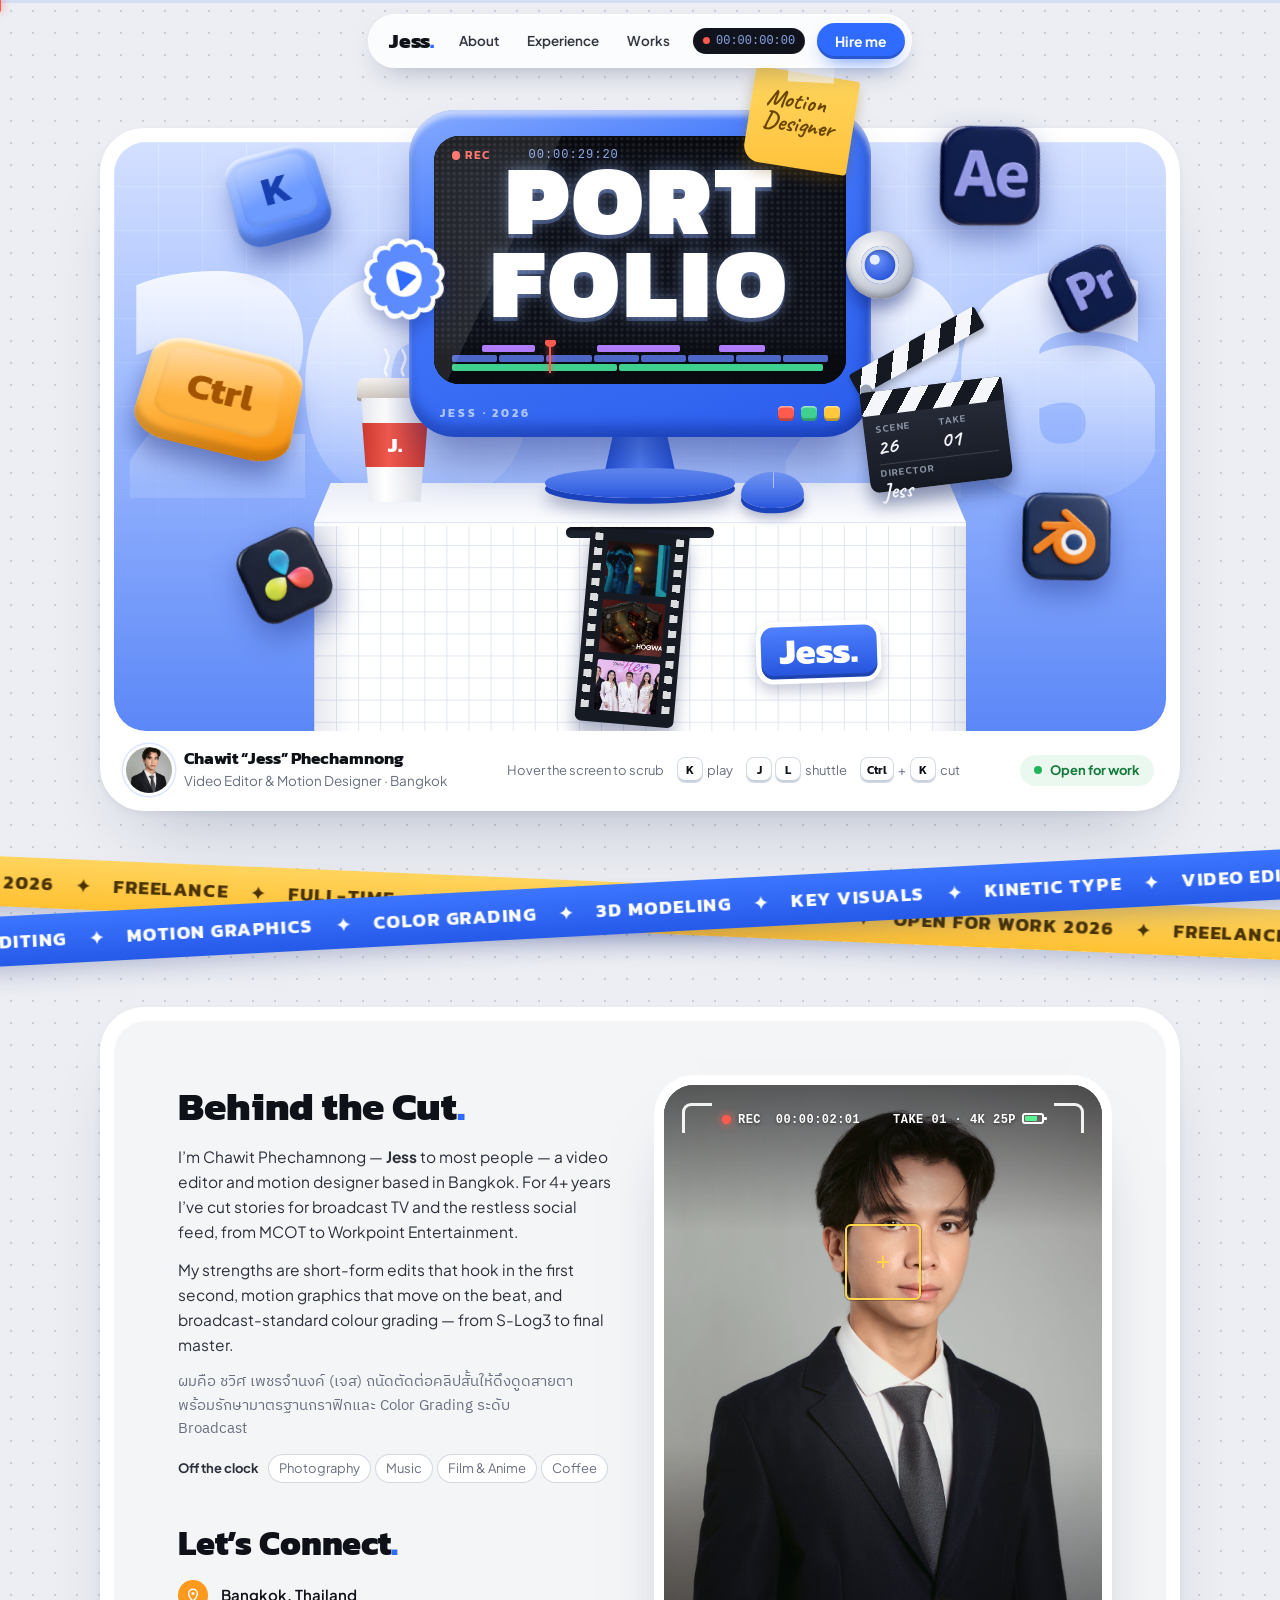
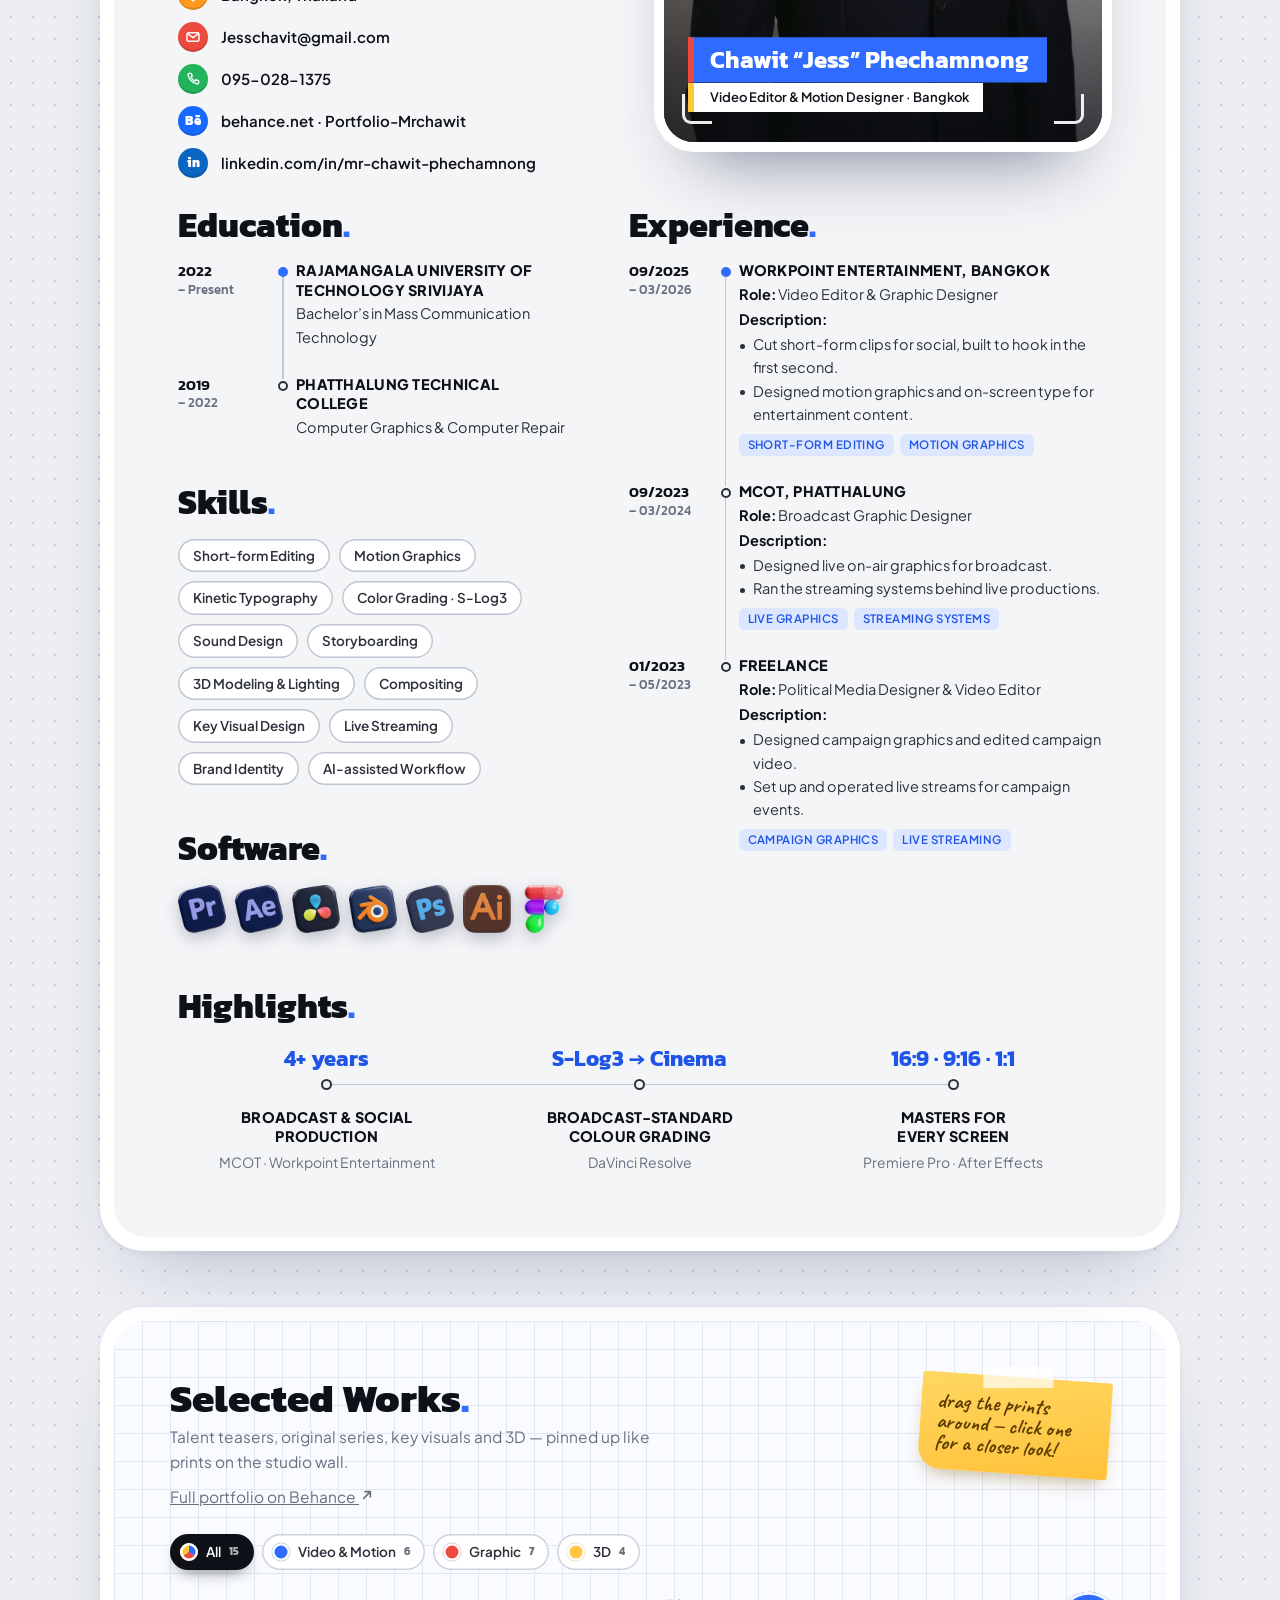
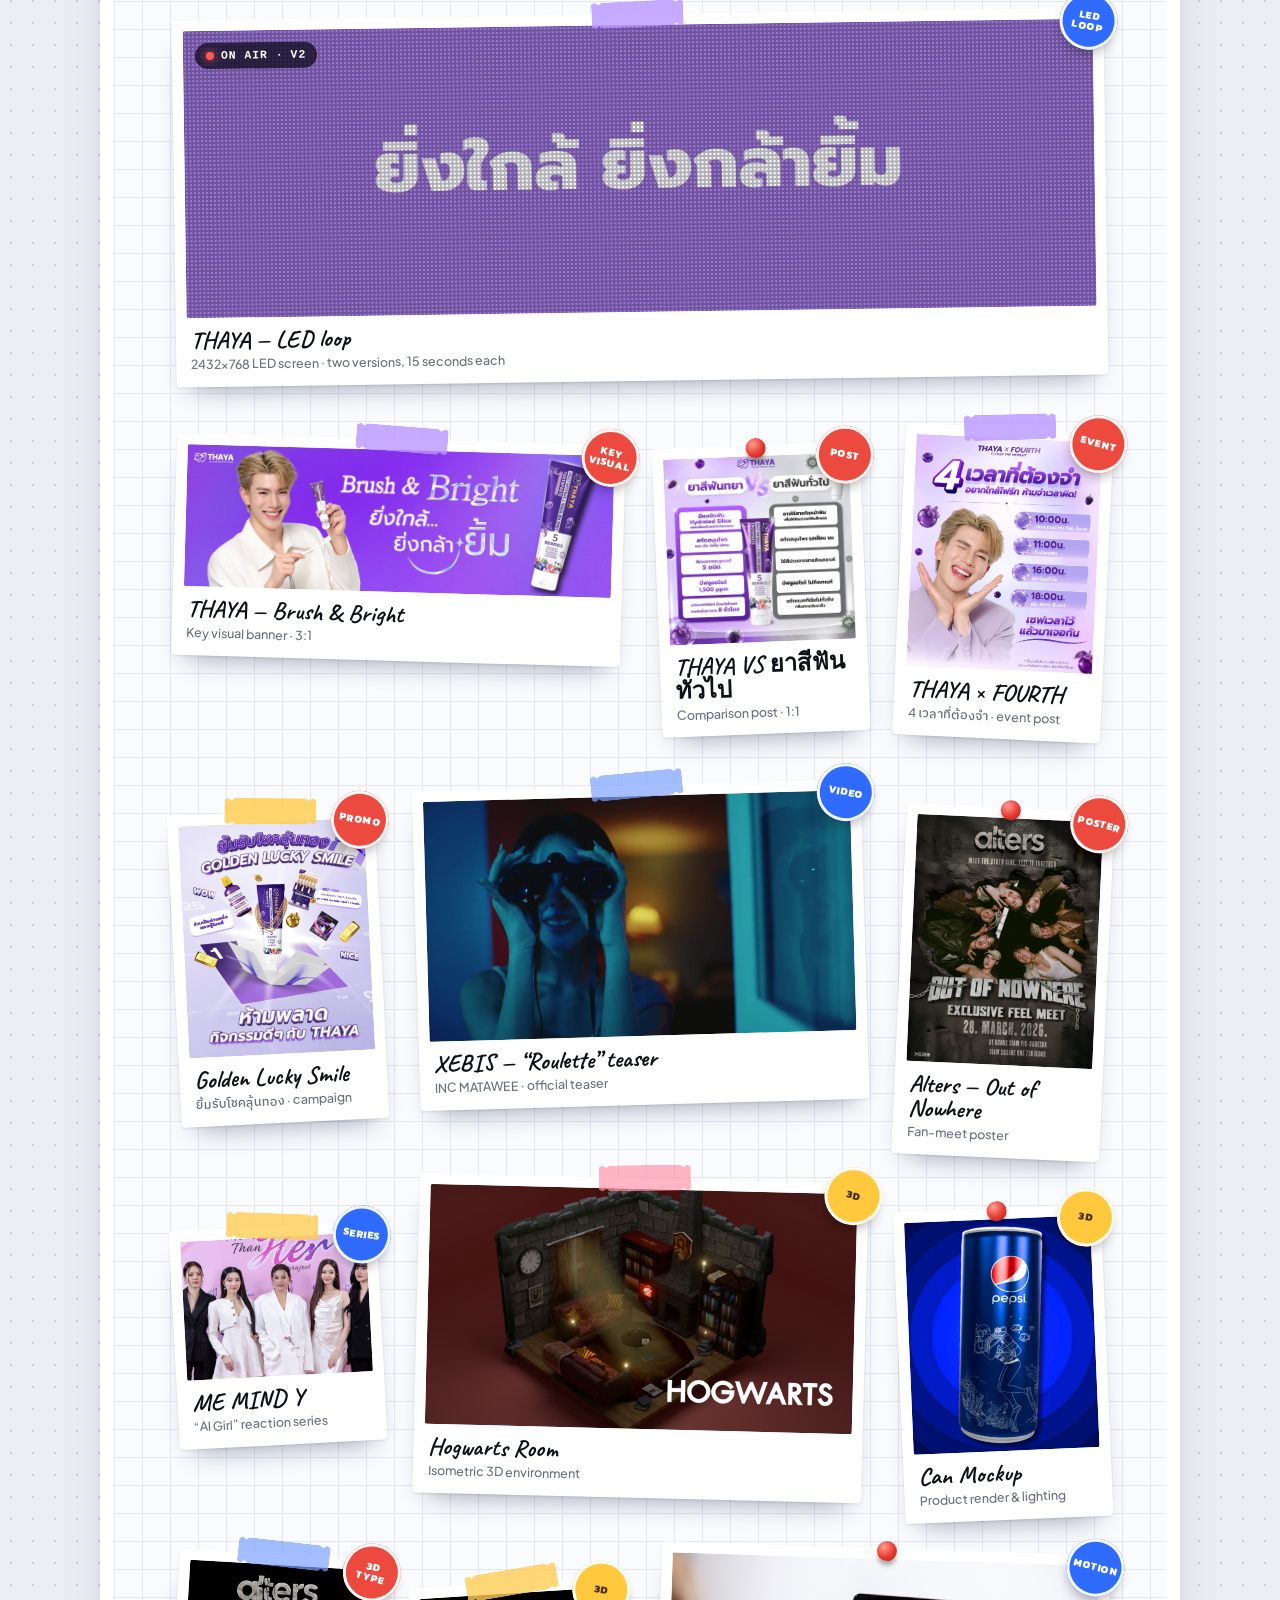
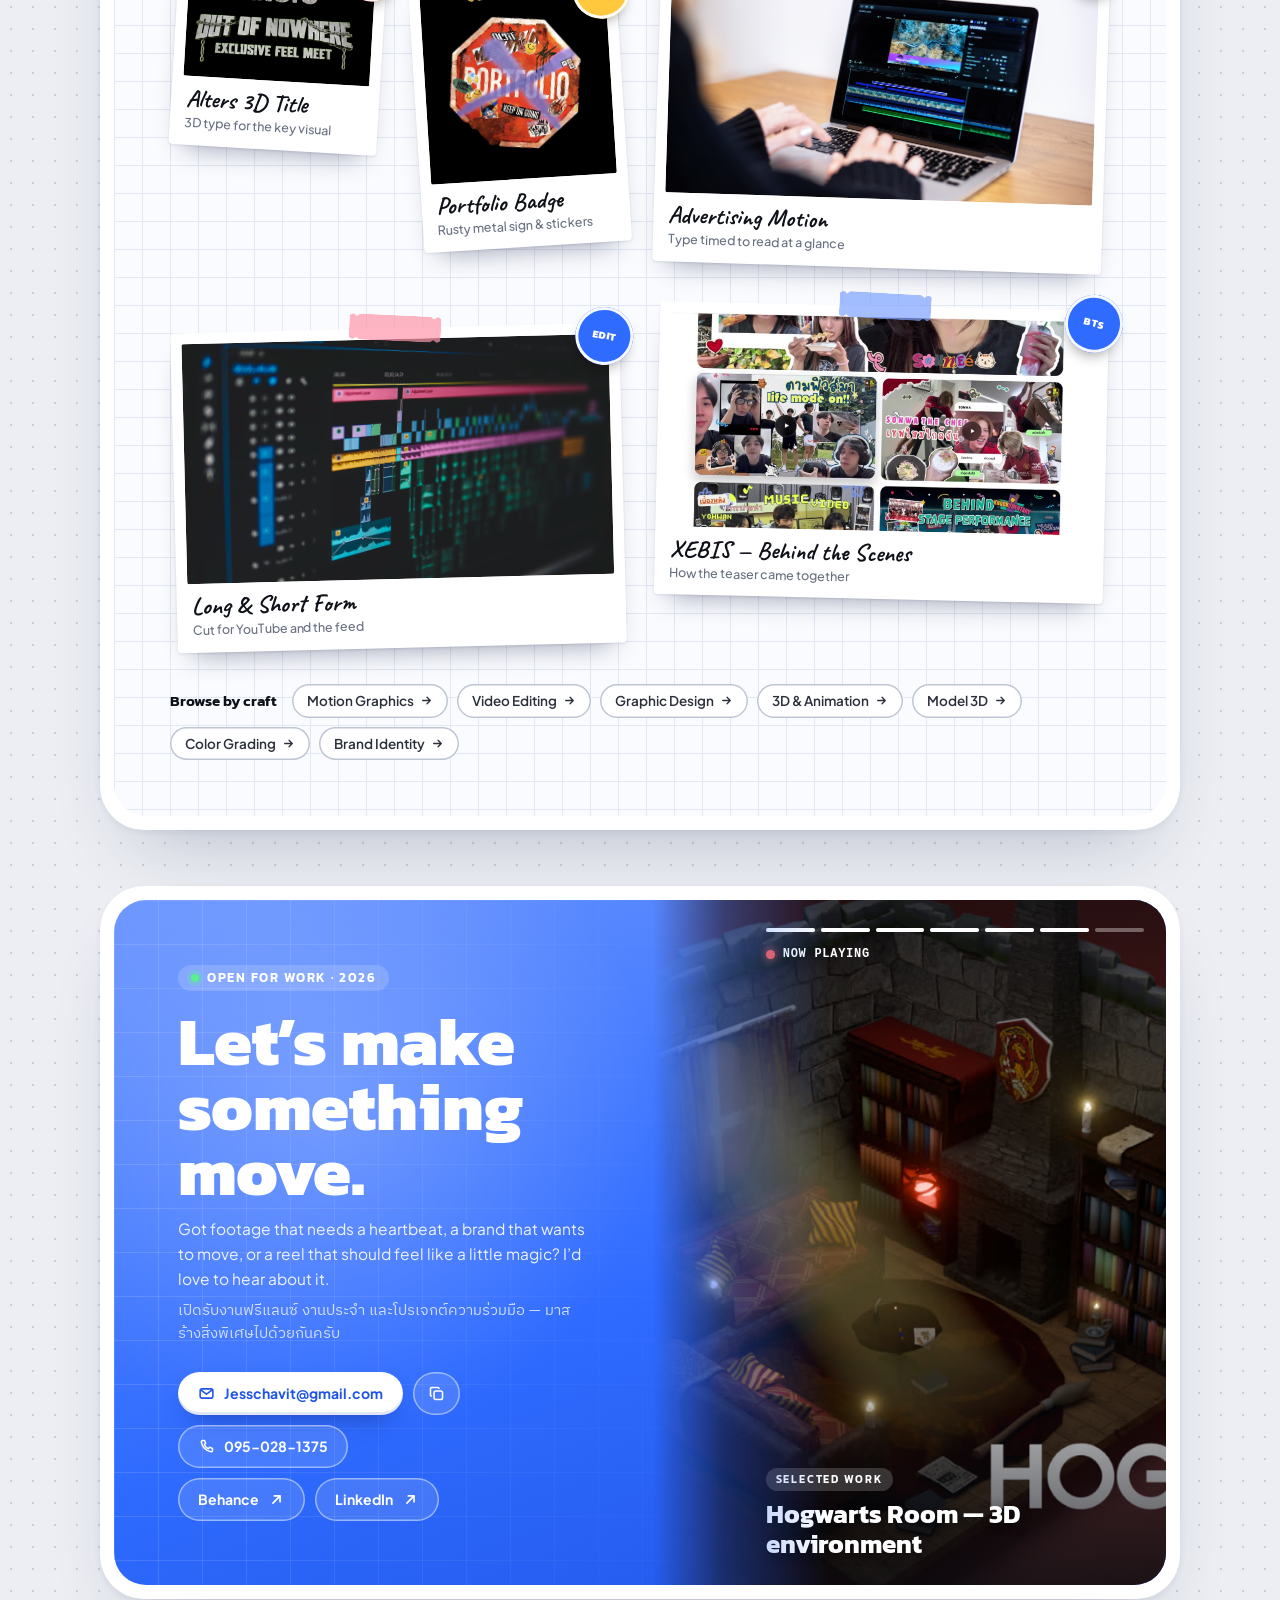
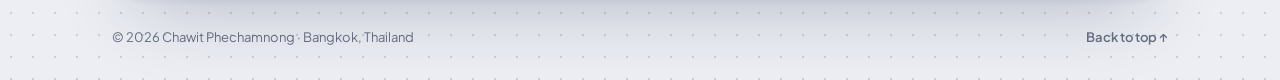
==== commit b5b280bc: "Add files via upload" ====
--- a/index.html
+++ b/index.html
@@ -1,1250 +1,1988 @@
 <!DOCTYPE html>
-<html lang="th">
+<html lang="en">
 <head>
-    <meta charset="UTF-8">
-    <meta name="viewport" content="width=device-width, initial-scale=1.0">
-    <title>Jess. — Portfolio</title>
-
-    <!-- Tailwind CSS -->
-    <script src="https://cdn.tailwindcss.com"></script>
-
-    <!-- Inter (Latin) + Noto Sans Thai (Thai script) — body fallback -->
-    <link rel="preconnect" href="https://fonts.googleapis.com">
-    <link rel="preconnect" href="https://fonts.gstatic.com" crossorigin>
-    <link href="https://fonts.googleapis.com/css2?family=Inter:wght@300;400;500;600;700;800&family=Noto+Sans+Thai:wght@300;400;500;600;700&display=swap" rel="stylesheet">
-
-    <style>
-        /* SF Pro is a variable font — axes: wght 1–1000, wdth 30–150, opsz 17–28.
-           The ranges must be declared or the browser won't reach the heavy weights. */
-        @font-face {
-            font-family: 'SF Pro Local';
-            src: url('SF-Pro.ttf') format('truetype-variations'),
-                 url('SF-Pro.ttf') format('truetype');
-            font-weight: 1 1000;
-            font-stretch: 30% 150%;
-            font-style: normal;
-            font-display: swap;
+  <meta charset="UTF-8">
+  <meta name="viewport" content="width=device-width, initial-scale=1">
+  <title>Jess — Portfolio 2026</title>
+  <meta name="description" content="Chawit “Jess” Phechamnong — Bangkok-based video editor & motion designer. Short-form editing, motion graphics, colour grading and 3D.">
+  <meta name="theme-color" content="#5B87F7">
+  <meta property="og:title" content="Jess — Portfolio 2026">
+  <meta property="og:description" content="Video Editor & Motion Designer · Bangkok, Thailand">
+  <meta property="og:image" content="https://jesschavit-lab.github.io/Jesschawit-Phechamning-Portfolio/xebis-teaser-poster.jpg">
+  <link rel="icon" href="data:image/svg+xml,%3Csvg xmlns='http://www.w3.org/2000/svg' viewBox='0 0 64 64'%3E%3Crect width='64' height='64' rx='16' fill='%232F6BFF'/%3E%3Ctext x='50%25' y='56%25' text-anchor='middle' dominant-baseline='middle' font-family='Arial Black,Arial' font-weight='900' font-size='34' fill='white'%3EJ.%3C/text%3E%3C/svg%3E">
+
+  <!-- Kanit: chunky display (Thai + Latin) · Plus Jakarta Sans: body · IBM Plex Sans Thai: Thai body · Caveat: handwriting -->
+  <link rel="preconnect" href="https://fonts.googleapis.com">
+  <link rel="preconnect" href="https://fonts.gstatic.com" crossorigin>
+  <link href="https://fonts.googleapis.com/css2?family=Caveat:wght@700&family=IBM+Plex+Sans+Thai:wght@400;500;600&family=Kanit:wght@500;600;700;800;900&family=Plus+Jakarta+Sans:wght@400;500;600;700;800&display=swap" rel="stylesheet">
+  <script>document.documentElement.classList.add('js');</script>
+
+  <style>
+    /* ============================================================
+       TOKENS
+       ============================================================ */
+    :root {
+      --bg: #ECEEF3;
+      --dot: #C9CFDA;
+      --card: #FFFFFF;
+      --panel: #F4F5F7;
+      --ink: #0E1117;
+      --ink-2: #2B303B;
+      --muted: #687080;
+      --line: #D3D8E1;
+
+      --blue: #2F6BFF;
+      --blue-2: #1F55E6;
+      --blue-soft: #DCE6FF;
+      --red: #EC4A3F;
+      --yellow: #FFC83D;
+      --orange: #FF9A1F;
+      --green: #22B45A;
+
+      --display: "Kanit", "IBM Plex Sans Thai", system-ui, sans-serif;
+      --body: "Plus Jakarta Sans", "IBM Plex Sans Thai", system-ui, sans-serif;
+      --hand: "Caveat", "Comic Sans MS", cursive;
+      --mono: ui-monospace, "SF Mono", Menlo, monospace;
+
+      --r-card: 44px;
+      --r-panel: 32px;
+      --ease: cubic-bezier(.2, .8, .2, 1);
+      --spring: cubic-bezier(.34, 1.56, .64, 1);
+      color-scheme: light;
+    }
+
+    *, *::before, *::after { box-sizing: border-box; }
+    html { scroll-behavior: smooth; scroll-padding-top: 90px; }
+    body {
+      margin: 0;
+      background: var(--bg) radial-gradient(var(--dot) 1.1px, transparent 1.6px) 0 0 / 22px 22px;
+      color: var(--ink);
+      font: 400 15.5px/1.6 var(--body);
+      -webkit-font-smoothing: antialiased;
+      overflow-x: hidden;
+    }
+    img { display: block; max-width: 100%; height: auto; }
+    a { color: inherit; }
+    button { font: inherit; color: inherit; }
+    :lang(th) { font-family: "IBM Plex Sans Thai", var(--body); }
+    .sr-only { position: absolute; width: 1px; height: 1px; padding: 0; margin: -1px; overflow: hidden; clip: rect(0 0 0 0); white-space: nowrap; border: 0; }
+    :focus-visible { outline: 3px solid var(--blue); outline-offset: 3px; border-radius: 8px; }
+    ::selection { background: var(--blue); color: #fff; }
+
+    .wrap { max-width: 1120px; margin: 0 auto; padding: 0 20px 32px; }
+
+    /* White frame + coloured/grey inner panel — the core shape of the page */
+    .card {
+      position: relative;
+      margin-top: 56px;
+      padding: 14px;
+      background: var(--card);
+      border-radius: var(--r-card);
+      box-shadow: 0 2px 6px rgba(24, 38, 80, .06), 0 40px 80px -40px rgba(24, 38, 80, .3);
+    }
+    .panel { position: relative; border-radius: var(--r-panel); }
+
+    .h2 { margin: 0 0 18px; font: 800 clamp(30px, 3.5vw, 40px)/1.05 var(--display); }
+    .h3 { margin: 0 0 18px; font: 800 clamp(26px, 2.8vw, 34px)/1.05 var(--display); }
+    .h2::after, .h3::after { content: "."; color: var(--blue); }
+
+    .kbd {
+      display: inline-grid; place-items: center;
+      min-width: 24px; height: 24px; padding: 0 6px;
+      border-radius: 7px; background: #fff;
+      box-shadow: inset 0 -2px 0 #C9D0DD, 0 0 0 1px #D5DBE6;
+      font: 600 12px/1 var(--display); color: var(--ink);
+    }
+
+    /* ============================================================
+       TOP TIMELINE (scroll progress) + NAV
+       ============================================================ */
+    .scrub { position: fixed; z-index: 70; top: 0; left: 0; right: 0; height: 3px; background: rgba(47, 107, 255, .12); pointer-events: none; }
+    .scrub i { position: absolute; left: 0; top: 0; bottom: 0; width: calc(var(--p, 0) * 100%); background: linear-gradient(90deg, var(--blue), #7EA3FF); }
+    .scrub i::after { content: ""; position: absolute; right: -1px; top: 0; width: 3px; height: 12px; border-radius: 0 0 3px 3px; background: #FF5A4E; box-shadow: 0 0 8px #FF5A4E; }
+
+    .nav {
+      position: fixed; z-index: 60; top: 14px; left: 50%;
+      translate: -50% 0;
+      display: flex; align-items: center; gap: 2px;
+      padding: 6px 6px 6px 20px;
+      background: rgba(255, 255, 255, .8);
+      backdrop-filter: blur(14px) saturate(1.4);
+      -webkit-backdrop-filter: blur(14px) saturate(1.4);
+      border: 1px solid rgba(255, 255, 255, .9);
+      border-radius: 999px;
+      box-shadow: 0 12px 30px -14px rgba(24, 38, 80, .4);
+      white-space: nowrap;
+    }
+    .nav__logo { margin-right: 10px; font: 800 21px/1 var(--display); text-decoration: none; }
+    .nav__logo span { color: var(--blue); }
+    .nav__link { padding: 9px 13px; border-radius: 999px; font-size: 13.5px; font-weight: 600; color: var(--ink-2); text-decoration: none; transition: background .2s, color .2s; }
+    .nav__link:hover, .nav__link.on { background: var(--blue-soft); color: var(--blue-2); }
+    .nav__tc { display: inline-flex; align-items: center; gap: 6px; margin: 0 6px 0 8px; padding: 7px 10px; border-radius: 999px; background: #10131B; color: #8FA8EA; font: 500 12px/1 var(--mono); }
+    .nav__tc i { width: 7px; height: 7px; border-radius: 50%; background: #FF5A4E; animation: blink 1.2s steps(1) infinite; }
+    .nav .btn { margin-left: 4px; padding: 11px 18px; }
+
+    .btn {
+      display: inline-flex; align-items: center; gap: 9px;
+      padding: 13px 20px;
+      border: 0; border-radius: 999px;
+      font: 700 14px/1 var(--body);
+      text-decoration: none; cursor: pointer;
+      transition: transform .3s var(--ease), box-shadow .25s, background .2s, color .2s;
+    }
+    .btn:hover { transform: translateY(-2px); }
+    .btn svg { width: 17px; height: 17px; flex: none; }
+    .btn--blue { background: var(--blue); color: #fff; box-shadow: inset 0 -3px 0 rgba(0, 0, 0, .18), 0 10px 20px -10px rgba(47, 107, 255, .9); }
+    .btn--white { background: #fff; color: var(--blue-2); box-shadow: inset 0 -3px 0 rgba(20, 50, 160, .12), 0 12px 24px -12px rgba(10, 30, 120, .6); }
+    .btn--ghost { background: rgba(255, 255, 255, .12); color: #fff; box-shadow: inset 0 0 0 1.5px rgba(255, 255, 255, .45); }
+    .btn--ghost:hover { background: rgba(255, 255, 255, .22); }
+
+    /* ============================================================
+       HERO — a working edit-monitor on a grid-paper plinth.
+       All stage sizes are in cqw so the scene scales as one piece.
+       ============================================================ */
+    .card.hero { margin-top: 128px; }
+    .hero .panel {
+      background:
+        radial-gradient(55% 60% at 50% 30%, rgba(255, 255, 255, .55), transparent 70%),
+        linear-gradient(180deg, #D4E0FF 0%, #A3BEFF 40%, #5B87F7 100%);
+    }
+    .hero .panel::before { /* faint graph lines that fade toward the bottom */
+      content: ""; position: absolute; inset: 0; border-radius: inherit; pointer-events: none;
+      background:
+        linear-gradient(rgba(255, 255, 255, .22) 1px, transparent 1px) 0 0 / 44px 44px,
+        linear-gradient(90deg, rgba(255, 255, 255, .22) 1px, transparent 1px) 0 0 / 44px 44px;
+      -webkit-mask-image: linear-gradient(180deg, #000 0%, transparent 75%);
+              mask-image: linear-gradient(180deg, #000 0%, transparent 75%);
+    }
+    .hero__glow { /* soft light that follows the pointer */
+      position: absolute; inset: 0; border-radius: inherit; pointer-events: none;
+      background: radial-gradient(340px circle at var(--mx, 50%) var(--my, 35%), rgba(255, 255, 255, .45), transparent 65%);
+      opacity: 0; transition: opacity .5s;
+    }
+    .hero:hover .hero__glow { opacity: 1; }
+    .stage-clip { position: relative; clip-path: inset(-45% 0 0 0 round 0 0 var(--r-panel) var(--r-panel)); }
+    .stage { position: relative; container-type: inline-size; aspect-ratio: 1000 / 560; }
+    .stage > * { position: absolute; }
+
+    .year {
+      top: 9cqw;
+      font: 900 33cqw/.8 var(--display);
+      letter-spacing: -1cqw;
+      background: linear-gradient(180deg, rgba(255, 255, 255, .95), rgba(255, 255, 255, .12) 90%);
+      -webkit-background-clip: text; background-clip: text; color: transparent;
+      user-select: none; pointer-events: none;
+    }
+    .year--l { left: 1cqw; }
+    .year--r { right: 1cqw; }
+
+    /* --- the monitor --- */
+    .monitor {
+      z-index: 4; left: 28cqw; top: -3cqw; width: 44cqw; height: 31cqw;
+      border-radius: 4.4cqw;
+      background: linear-gradient(160deg, #86ABFF 0%, #4277FA 34%, #2A5CEB 100%);
+      box-shadow:
+        inset 0 .6cqw .5cqw rgba(255, 255, 255, .55),
+        inset 0 -1.2cqw 1cqw rgba(10, 30, 120, .35),
+        inset -.8cqw 0 1cqw rgba(10, 30, 120, .18),
+        0 3cqw 4cqw -1cqw rgba(18, 40, 130, .5);
+    }
+    .screen {
+      position: absolute; left: 2.4cqw; right: 2.4cqw; top: 2.4cqw; bottom: 5cqw;
+      overflow: hidden;
+      border-radius: 2.4cqw;
+      background: #0D1018;
+      box-shadow: inset 0 0 0 .35cqw #090B10, inset 0 1cqw 2cqw rgba(0, 0, 0, .6);
+      cursor: pointer;
+      touch-action: pan-y;
+    }
+    .monitor[data-mode="scrub"] .screen { cursor: ew-resize; }
+    .screen::before { /* LED dot matrix, over the footage too */
+      content: ""; position: absolute; inset: 0; z-index: 2; pointer-events: none;
+      background: radial-gradient(circle, rgba(255, 255, 255, .09) .13cqw, transparent .17cqw) 0 0 / .55cqw .55cqw;
+    }
+    .screen::after { /* glass glare */
+      content: ""; position: absolute; inset: 0; z-index: 5; pointer-events: none;
+      background: linear-gradient(115deg, rgba(255, 255, 255, .1) 0 24%, transparent 24.3%);
+    }
+    .frames { position: absolute; inset: 0; z-index: 1; opacity: 0; transition: opacity .35s; }
+    .monitor:not([data-mode="idle"]) .frames { opacity: 1; }
+    .frames img { position: absolute; inset: 0; width: 100%; height: 100%; object-fit: cover; opacity: 0; }
+    .frames img.on { opacity: 1; }
+    .screen__title {
+      position: absolute; inset: 0 0 3.6cqw; z-index: 3;
+      display: grid; place-content: center;
+      text-align: center;
+      font: 900 9.4cqw/.84 var(--display);
+      letter-spacing: .04em;
+      color: #fff;
+      text-shadow: 0 0 1.4cqw rgba(150, 185, 255, .45), 0 .35cqw 0 rgba(120, 150, 230, .35);
+      transition: opacity .3s, scale .4s var(--ease);
+      pointer-events: none;
+    }
+    .monitor:not([data-mode="idle"]) .screen__title { opacity: 0; scale: .85; }
+    .screen__rec, .screen__tc { position: absolute; top: 1.3cqw; z-index: 4; font: 600 1.15cqw/1 var(--display); letter-spacing: .08em; pointer-events: none; }
+    .screen__rec { left: 1.7cqw; color: #FF6A5E; display: flex; align-items: center; gap: .5cqw; }
+    .screen__rec i { width: .8cqw; height: .8cqw; border-radius: 50%; background: currentColor; animation: blink 1.2s steps(1) infinite; }
+    .monitor:not([data-mode="idle"]) .screen__rec { color: #7CF0B0; }
+    .screen__tc { left: 9cqw; color: #8FA8EA; font-family: var(--mono); font-weight: 500; }
+    @keyframes blink { 50% { opacity: .15; } }
+    .screen__clip {
+      position: absolute; left: 1.7cqw; bottom: 4.7cqw; z-index: 4;
+      padding: .45cqw .8cqw; border-radius: .5cqw;
+      background: rgba(8, 10, 16, .7);
+      font: 600 1.1cqw/1 var(--display); letter-spacing: .06em; color: #fff;
+      opacity: 0; translate: 0 .5cqw; transition: opacity .25s, translate .25s;
+      pointer-events: none;
+    }
+    .monitor:not([data-mode="idle"]) .screen__clip { opacity: 1; translate: 0 0; }
+    .screen__dock { position: absolute; left: 0; right: 0; bottom: 0; height: 4.6cqw; z-index: 3; background: linear-gradient(transparent, rgba(8, 10, 16, .92) 45%); pointer-events: none; }
+    .screen__osd {
+      position: absolute; left: 50%; top: 42%; z-index: 4;
+      width: 7cqw; height: 7cqw; translate: -50% -50%;
+      display: grid; place-items: center;
+      border-radius: 50%; background: rgba(8, 10, 16, .55);
+      color: #fff; font: 700 2.4cqw/1 var(--display);
+      opacity: 0; pointer-events: none;
+    }
+    .screen__osd.show { animation: osd .7s var(--ease); }
+    @keyframes osd { 0% { opacity: 0; scale: .6; } 25% { opacity: 1; scale: 1.08; } 100% { opacity: 0; scale: 1.25; } }
+    .screen__flash { position: absolute; inset: 0; z-index: 4; background: #fff; opacity: 0; pointer-events: none; }
+    .screen__flash.go { animation: flash .32s ease-out; }
+    @keyframes flash { 0% { opacity: .85; } 100% { opacity: 0; } }
+    .frames.glitch img.on { animation: glitch .32s steps(4); }
+    @keyframes glitch {
+      0% { clip-path: inset(10% 0 55% 0); translate: -1.2cqw 0; }
+      33% { clip-path: inset(50% 0 20% 0); translate: 1cqw 0; }
+      66% { clip-path: inset(25% 0 40% 0); translate: -.6cqw 0; }
+      100% { clip-path: inset(0); translate: 0; }
+    }
+
+    .tracks { position: absolute; left: 1.7cqw; right: 1.7cqw; bottom: 1.2cqw; height: 2.5cqw; display: grid; gap: .25cqw; z-index: 4; pointer-events: none; }
+    .track { position: relative; display: flex; gap: .2cqw; }
+    .track span { height: 100%; border-radius: .18cqw; transition: background .2s, box-shadow .2s; }
+    .track--v span { flex: 1; background: #4D67C9; }
+    .track--v span.on { background: #9DB3FF; box-shadow: 0 0 .6cqw rgba(157, 179, 255, .8); }
+    .track--g span { background: #B07CFF; }
+    .track--a span { background: #3FCF8E; }
+    .playhead { position: absolute; top: -.5cqw; bottom: -.2cqw; left: 0; width: .2cqw; background: #FF5A4E; box-shadow: 0 0 .6cqw #FF5A4E; }
+    .playhead::before { content: ""; position: absolute; top: 0; left: -.45cqw; width: 1.1cqw; height: .7cqw; border-radius: .15cqw .15cqw 50% 50%; background: #FF5A4E; }
+
+    .monitor__brand { position: absolute; left: 3cqw; bottom: 1.6cqw; font: 700 1.1cqw/1 var(--display); letter-spacing: .25em; color: rgba(255, 255, 255, .6); }
+    .monitor__btns { position: absolute; right: 3cqw; bottom: 1.45cqw; display: flex; gap: .7cqw; }
+    .monitor__btns i { width: 1.5cqw; height: 1.5cqw; border-radius: .4cqw; box-shadow: inset 0 -.25cqw 0 rgba(0, 0, 0, .25), inset 0 .15cqw 0 rgba(255, 255, 255, .5); }
+    .monitor[data-mode="play"] .monitor__btns i:nth-child(2) { box-shadow: inset 0 -.25cqw 0 rgba(0, 0, 0, .25), 0 0 1cqw #3FCF8E; }
+
+    .knob {
+      z-index: 5; left: 69.6cqw; top: 8.5cqw; width: 6.4cqw; height: 6.4cqw;
+      border-radius: 50%;
+      background: radial-gradient(circle at 38% 34%, #FFFFFF, #C7CCD8 55%, #8C94A6 100%);
+      box-shadow: 0 1cqw 1.4cqw rgba(15, 35, 120, .45), inset 0 -.4cqw .5cqw rgba(0, 0, 0, .2);
+      display: grid; place-items: center;
+    }
+    .knob::before { content: ""; width: 3.6cqw; height: 3.6cqw; border-radius: 50%; background: radial-gradient(circle at 40% 35%, #6E97FF, #2550D6 70%); box-shadow: inset 0 0 0 .35cqw #DDE2EC, inset 0 .4cqw .6cqw rgba(0, 0, 0, .35); }
+    .knob::after { content: ""; position: absolute; width: .9cqw; height: .9cqw; border-radius: 50%; background: #fff; translate: -.5cqw -.5cqw; opacity: .85; }
+
+    .note {
+      z-index: 6; left: 61cqw; top: -6.5cqw; width: 10cqw; height: 9cqw;
+      padding: 1.6cqw 1cqw 0 1.4cqw;
+      rotate: 9deg;
+      background: linear-gradient(170deg, #FFD761, #FFC23A);
+      box-shadow: 0 .8cqw 1.2cqw rgba(120, 80, 0, .3);
+      font: 700 2.3cqw/.95 var(--hand); color: #6A4600;
+      border-radius: .3cqw .3cqw .3cqw 1.6cqw;
+      transform-origin: 50% 0;
+      transition: rotate .5s var(--spring);
+    }
+    .note:hover { rotate: 2deg; }
+    .note::before { content: ""; position: absolute; top: -1cqw; left: 3cqw; width: 4.4cqw; height: 1.8cqw; background: rgba(255, 255, 255, .65); rotate: -6deg; }
+
+    /* --- stand + plinth + desk things --- */
+    .neck { z-index: 3; left: 46.5cqw; top: 27cqw; width: 7cqw; height: 5cqw; background: linear-gradient(90deg, #2350D8, #5A89FF 50%, #2350D8); clip-path: polygon(16% 0, 84% 0, 100% 100%, 0 100%); }
+    .base { z-index: 3; left: 41cqw; top: 31cqw; width: 18cqw; height: 2.8cqw; border-radius: 50%; background: linear-gradient(180deg, #6D96FF, #2A57DD); box-shadow: 0 .55cqw 0 #1C44BD, 0 1.4cqw 1.4cqw rgba(15, 30, 90, .3); }
+    .ped-top { z-index: 2; left: 19cqw; top: 32.4cqw; width: 62cqw; height: 3.8cqw; background: linear-gradient(180deg, #E9EDF6, #FBFCFF); clip-path: polygon(2.6% 0, 97.4% 0, 100% 100%, 0 100%); }
+    .ped-front {
+      z-index: 2; left: 19cqw; top: 36.2cqw; width: 62cqw; bottom: 0;
+      background:
+        linear-gradient(90deg, rgba(20, 40, 100, .10), transparent 6%, transparent 94%, rgba(20, 40, 100, .12)),
+        linear-gradient(#DFE5F1 .1cqw, transparent .1cqw) 0 0 / 2.1cqw 2.1cqw,
+        linear-gradient(90deg, #DFE5F1 .1cqw, transparent .1cqw) 0 0 / 2.1cqw 2.1cqw,
+        #FFFFFF;
+      box-shadow: inset 0 .3cqw 0 rgba(255, 255, 255, .9);
+    }
+    .slot { z-index: 3; left: 43cqw; top: 36.6cqw; width: 14cqw; height: 1cqw; border-radius: 1cqw; background: #1D2230; box-shadow: inset 0 .25cqw .3cqw rgba(0, 0, 0, .6); }
+    .film {
+      z-index: 3; left: 45.3cqw; top: 37cqw; width: 9.4cqw; height: 18.4cqw;
+      transform-origin: 50% 0; rotate: 5deg;
+      padding: 1.1cqw 1.7cqw;
+      display: grid; gap: .7cqw;
+      background: #161A22;
+      border-radius: 0 0 .6cqw .6cqw;
+      box-shadow: 0 1.2cqw 1.6cqw rgba(15, 30, 90, .35);
+      animation: dangle 5s ease-in-out infinite;
+    }
+    @keyframes dangle { 50% { rotate: 2deg; } }
+    .film::before, .film::after { content: ""; position: absolute; top: .5cqw; bottom: .5cqw; width: .7cqw; background: repeating-linear-gradient(180deg, rgba(255, 255, 255, .85) 0 .7cqw, transparent .7cqw 1.45cqw); border-radius: .15cqw; }
+    .film::before { left: .5cqw; }
+    .film::after { right: .5cqw; }
+    .film img { width: 100%; height: 100%; min-height: 0; object-fit: cover; border-radius: .25cqw; }
+
+    .mouse { z-index: 3; left: 59.6cqw; top: 31.4cqw; width: 6cqw; height: 3.4cqw; border-radius: 50% 50% 46% 46% / 62% 62% 38% 38%; background: linear-gradient(180deg, #7AA0FF, #2A57DD); box-shadow: 0 .5cqw 0 #1C44BD, 0 1cqw 1cqw rgba(15, 30, 90, .3); }
+    .mouse::after { content: ""; position: absolute; left: 50%; top: 0; height: 45%; width: .15cqw; background: rgba(255, 255, 255, .55); }
+
+    .cup { z-index: 3; left: 23.5cqw; top: 22.4cqw; width: 6.4cqw; height: 11.8cqw; }
+    .cup__lid { position: absolute; left: -.4cqw; right: -.4cqw; top: 0; height: 1.9cqw; border-radius: .8cqw .8cqw .3cqw .3cqw; background: linear-gradient(180deg, #F5F2EE, #CFC8C0); box-shadow: 0 .3cqw 0 #A79E94; }
+    .cup__body { position: absolute; left: 0; right: 0; top: 1.9cqw; bottom: 0; clip-path: polygon(0 0, 100% 0, 88% 100%, 12% 100%); background: linear-gradient(90deg, #E2E5EC, #FFFFFF 35%, #D8DCE5); }
+    .cup__sleeve { position: absolute; left: 0; right: 0; top: 4.3cqw; height: 4.2cqw; clip-path: polygon(1.5% 0, 98.5% 0, 93.5% 100%, 6.5% 100%); background: linear-gradient(90deg, #C9372D, #F15A4E 40%, #C9372D); display: grid; place-items: center; font: 800 2cqw/1 var(--display); color: #fff; }
+    .steam { position: absolute; left: 1cqw; bottom: 100%; width: 4.4cqw; height: 5cqw; overflow: visible; }
+    .steam path { fill: none; stroke: rgba(255, 255, 255, .85); stroke-width: 2.4; stroke-linecap: round; stroke-dasharray: 26 40; animation: steam 2.6s linear infinite; }
+    .steam path:nth-child(2) { animation-delay: -1.3s; }
+    @keyframes steam { from { stroke-dashoffset: 66; opacity: 0; } 30% { opacity: 1; } to { stroke-dashoffset: 0; opacity: 0; } }
+
+    .plaque { z-index: 3; left: 61cqw; top: 45.5cqw; padding: .45cqw; background: #fff; border-radius: 1.6cqw; box-shadow: 0 .7cqw 1.2cqw rgba(15, 30, 90, .22); rotate: -2deg; }
+    .plaque span { display: block; padding: .7cqw 1.8cqw .9cqw; background: linear-gradient(180deg, #4F80FF, #2453DB); border-radius: 1.2cqw; font: 800 3.4cqw/1 var(--display); color: #fff; box-shadow: inset 0 -.35cqw 0 rgba(0, 0, 0, .2); }
+
+    /* --- clapperboard: click it for "Action!" --- */
+    .clap {
+      z-index: 5; left: 72cqw; top: 19.2cqw; width: 13.6cqw; height: 13.4cqw;
+      padding: 0; border: 0; background: none; cursor: pointer;
+      rotate: -7deg; transform-origin: 50% 100%;
+      transition: rotate .4s var(--spring);
+    }
+    .clap:hover { rotate: -3deg; }
+    .clap__body { position: absolute; left: 0; right: 0; bottom: 0; height: 9.6cqw; border-radius: .4cqw .4cqw .9cqw .9cqw; background: linear-gradient(180deg, #2A2F3D, #151922); box-shadow: inset 0 .25cqw 0 rgba(255, 255, 255, .12), 0 1.2cqw 1.6cqw rgba(15, 30, 90, .45); }
+    .clap__stripes, .clap__arm { position: absolute; left: 0; right: 0; height: 2.3cqw; border-radius: .35cqw; background: repeating-linear-gradient(-55deg, #151922 0 1.4cqw, #F4F6FA 1.4cqw 2.8cqw); }
+    .clap__stripes { top: 0; }
+    .clap__arm { bottom: 9.6cqw; transform-origin: .7cqw 100%; rotate: -22deg; box-shadow: 0 .4cqw .6cqw rgba(0, 0, 0, .25); transition: rotate .3s var(--ease); }
+    .clap:hover .clap__arm { rotate: -30deg; }
+    .clap__arm::before { content: ""; position: absolute; left: .15cqw; bottom: -.45cqw; width: 1.2cqw; height: 1.2cqw; border-radius: 50%; background: #9AA3B5; box-shadow: inset 0 -.2cqw 0 rgba(0, 0, 0, .3); }
+    .clap__text { position: absolute; left: 1.1cqw; right: 1.1cqw; top: 3.1cqw; display: grid; grid-template-columns: 1fr 1fr; gap: .5cqw .8cqw; text-align: left; font: 500 .95cqw/1 var(--display); letter-spacing: .1em; color: #8E97AA; }
+    .clap__text b { display: block; margin-top: .25cqw; font: 700 2.1cqw/1 var(--hand); letter-spacing: 0; color: #F2F4F8; }
+    .clap__text span:last-child { grid-column: 1 / -1; border-top: .1cqw solid rgba(255, 255, 255, .15); padding-top: .4cqw; }
+    .clap__pop { position: absolute; left: 50%; bottom: 108%; translate: -50% 0; padding: .6cqw 1.3cqw; border-radius: 1cqw; background: var(--red); color: #fff; font: 800 2cqw/1 var(--display); letter-spacing: .06em; white-space: nowrap; box-shadow: 0 .6cqw 1cqw rgba(120, 20, 10, .35); opacity: 0; pointer-events: none; }
+    .clap.clapping .clap__arm { animation: clap .5s var(--ease); }
+    .clap.clapping .clap__pop { animation: popup 1.3s var(--ease); }
+    @keyframes clap { 0% { rotate: -30deg; } 30% { rotate: 0deg; } 45% { rotate: -5deg; } 60% { rotate: 0deg; } 100% { rotate: -22deg; } }
+    @keyframes popup { 0% { opacity: 0; scale: .4; } 20% { opacity: 1; scale: 1.12; } 32% { scale: 1; } 80% { opacity: 1; } 100% { opacity: 0; translate: -50% -1.5cqw; } }
+
+    /* --- floating props: parallax + drag wrapper > bob > the thing itself --- */
+    .fl { z-index: 5; cursor: grab; touch-action: none; user-select: none; -webkit-user-select: none; }
+    .fl.dragging { cursor: grabbing; z-index: 9; }
+    .bob { width: 100%; height: 100%; animation: pop .9s var(--spring) backwards, bob 6s ease-in-out infinite; animation-delay: var(--pd, .2s), var(--d, 0s); transition: scale .25s var(--ease); }
+    .fl.dragging .bob { scale: 1.1; }
+    @keyframes pop { from { scale: .2; opacity: 0; } }
+    @keyframes bob { 50% { translate: 0 -1.3cqw; } }
+    .fl img, .fl svg { pointer-events: none; -webkit-user-drag: none; }
+
+    .key {
+      position: relative; width: 100%; height: 100%;
+      border-radius: 24%;
+      background: linear-gradient(160deg, var(--k1), var(--k2) 55%, var(--k3));
+      box-shadow: inset 0 -1cqw .5cqw rgba(0, 0, 0, .16), inset 0 .4cqw .3cqw rgba(255, 255, 255, .6), 0 1.8cqw 2.4cqw -.4cqw rgba(20, 40, 130, .5);
+      transition: translate .09s, box-shadow .09s;
+    }
+    .key::before { content: ""; position: absolute; inset: 9% 11% 21% 11%; border-radius: 20%; background: linear-gradient(170deg, rgba(255, 255, 255, .55), rgba(255, 255, 255, 0) 60%), var(--k2); box-shadow: inset 0 -.3cqw .4cqw rgba(0, 0, 0, .08); }
+    .key b { position: absolute; inset: 9% 11% 21% 11%; display: grid; place-items: center; font: 700 var(--ks, 4cqw)/1 var(--display); color: var(--kt); }
+    .key--blue { --k1: #C4D6FF; --k2: #6E9BFF; --k3: #3A6BEA; --kt: #173FB0; }
+    .key--orange { --k1: #FFE3AA; --k2: #FFB13D; --k3: #F28600; --kt: #A35400; }
+    .pressed .key { translate: 0 .8cqw; box-shadow: inset 0 -.4cqw .3cqw rgba(0, 0, 0, .16), inset 0 .4cqw .3cqw rgba(255, 255, 255, .6), 0 .6cqw 1cqw -.2cqw rgba(20, 40, 130, .5); }
+
+    .logo3d { width: 100%; height: 100%; filter: drop-shadow(0 1.3cqw 1.4cqw rgba(20, 40, 130, .45)); }
+    .coin { animation: coin .9s var(--ease); }
+    @keyframes coin { from { transform: rotateY(0); } to { transform: rotateY(360deg); } }
+    .spin2d { animation: spin2d .8s var(--ease); }
+    @keyframes spin2d { to { transform: rotate(360deg); } }
+
+    .f-k { left: 11cqw; top: .5cqw; width: 9cqw; height: 9cqw; }
+    .f-k .key { transform: perspective(50cqw) rotateX(16deg) rotate(-16deg); }
+    .f-ctrl { left: 2.5cqw; top: 19cqw; width: 15cqw; height: 10.5cqw; }
+    .f-ctrl .key { transform: perspective(50cqw) rotateX(18deg) rotate(14deg); --ks: 3.8cqw; }
+    .f-sticker { left: 23.6cqw; top: 9cqw; width: 8cqw; height: 8cqw; z-index: 6; }
+    .f-sticker svg { width: 100%; height: 100%; rotate: -12deg; filter: drop-shadow(0 .8cqw 1cqw rgba(20, 40, 130, .4)); }
+    .f-dv { left: 12cqw; top: 37cqw; width: 8.5cqw; height: 8.5cqw; }
+    .f-dv img { rotate: -16deg; }
+    .f-ae { left: 78cqw; top: -2cqw; width: 10.5cqw; height: 10.5cqw; }
+    .f-ae img { rotate: 14deg; }
+    .f-pr { left: 89cqw; top: 10cqw; width: 8cqw; height: 8cqw; }
+    .f-pr img { rotate: -12deg; }
+    .f-bl { left: 86cqw; top: 33cqw; width: 9cqw; height: 9cqw; }
+    .f-bl img { rotate: 10deg; }
+
+    /* --- the strip under the stage --- */
+    .hero__bar { display: flex; flex-wrap: wrap; align-items: center; justify-content: space-between; gap: 14px 24px; padding: 16px 12px 4px; }
+    .hero__id { display: flex; align-items: center; gap: 12px; }
+    .hero__id img { width: 46px; height: 46px; border-radius: 50%; object-fit: cover; object-position: 50% 14%; box-shadow: 0 0 0 3px #fff, 0 0 0 4.5px var(--blue-soft); }
+    .hero__id strong { display: block; font: 700 17px/1.2 var(--display); }
+    .hero__id span { font-size: 13.5px; color: var(--muted); }
+    .hints { display: flex; flex-wrap: wrap; align-items: center; gap: 6px 14px; font-size: 13px; color: var(--muted); }
+    .hints > span { display: inline-flex; align-items: center; gap: 5px; }
+    .hints--touch { display: none; }
+    @media (hover: none) { .hints--mouse { display: none; } .hints--touch { display: flex; } }
+    .status { display: inline-flex; align-items: center; gap: 8px; padding: 9px 14px; border-radius: 999px; background: #EAF8EF; color: #157A3B; font: 700 13px/1 var(--body); text-decoration: none; }
+    .status i { width: 8px; height: 8px; border-radius: 50%; background: var(--green); animation: ping 1.8s infinite; }
+    @keyframes ping { 0% { box-shadow: 0 0 0 0 rgba(34, 180, 90, .5); } 70%, 100% { box-shadow: 0 0 0 7px rgba(34, 180, 90, 0); } }
+
+    /* ============================================================
+       RIBBONS — two crossing marquee straps (speed follows scroll)
+       ============================================================ */
+    .ribbons { position: relative; height: 150px; width: 100vw; margin: 20px 0 -30px calc(50% - 50vw); pointer-events: none; }
+    .ribbon { position: absolute; left: -4%; right: -4%; top: 52px; height: 50px; display: flex; align-items: center; overflow: hidden; box-shadow: 0 14px 30px -16px rgba(20, 40, 120, .5); }
+    .ribbon--blue { z-index: 2; rotate: -3deg; background: linear-gradient(180deg, #3C76FF, #2559E8); color: #fff; }
+    .ribbon--yellow { z-index: 1; rotate: 2.4deg; background: linear-gradient(180deg, #FFD45E, #FFC132); color: #4A3300; }
+    .ribbon__track { display: flex; flex: none; align-items: center; gap: 22px; padding-right: 22px; white-space: nowrap; font: 700 19px/1 var(--display); letter-spacing: .08em; text-transform: uppercase; will-change: transform; }
+    .ribbon__track svg { width: 16px; height: 16px; flex: none; }
+
+    /* ============================================================
+       PROFILE SHEET — mirrors the reference layout
+       ============================================================ */
+    .sheet { z-index: 3; }
+    .sheet .panel { background: var(--panel); padding: clamp(28px, 5vw, 64px); }
+    .sheet__top { display: grid; grid-template-columns: 1fr 1fr; gap: 24px 48px; align-items: start; }
+    .intro p { max-width: 44ch; margin: 0 0 14px; color: var(--ink-2); }
+    .intro .th { font-size: 14.5px; color: var(--muted); }
+    .offclock { display: flex; flex-wrap: wrap; align-items: center; gap: 6px; margin-top: 6px; font-size: 13px; color: var(--muted); }
+    .offclock b { font-weight: 700; color: var(--ink-2); margin-right: 4px; }
+    .offclock span { padding: 3px 10px; border-radius: 999px; background: #fff; box-shadow: 0 0 0 1px var(--line); transition: transform .3s var(--spring), background .2s, color .2s; }
+    .offclock span:hover { transform: translateY(-3px) rotate(-3deg); background: var(--yellow); color: var(--ink); }
+
+    .connect { margin-top: 44px; }
+    .connect ul { list-style: none; margin: 0; padding: 0; display: grid; gap: 12px; }
+    .connect a, .connect li > span { display: inline-flex; align-items: center; gap: 13px; font-weight: 600; font-size: 15px; text-decoration: none; }
+    .connect a .ic { transition: transform .35s var(--spring); }
+    .connect a:hover .ic { transform: scale(1.15) rotate(-10deg); }
+    .connect a:hover .connect__txt { color: var(--blue-2); text-decoration: underline; text-underline-offset: 3px; }
+    .ic { flex: none; width: 30px; height: 30px; border-radius: 50%; display: grid; place-items: center; color: #fff; font: 800 13px/1 var(--display); box-shadow: inset 0 -2px 0 rgba(0, 0, 0, .15); }
+    .ic svg { width: 16px; height: 16px; }
+
+    /* --- shared: any [data-slides] box is a self-running reel (one <img> per slide) --- */
+    [data-slides] > :is(img, video) { position: absolute; inset: 0; width: 100%; height: 100%; object-fit: cover; opacity: 0; transition: opacity 1.1s var(--ease); }
+    [data-slides] > :is(img, video).on { z-index: 1; opacity: 1; }
+    [data-slides] > img.on, [data-slides] > img.was { animation: kb calc(var(--dur, 6000ms) * 1.7) ease-out both; }
+    [data-slides] > img:nth-of-type(even).on, [data-slides] > img:nth-of-type(even).was { animation-name: kb2; }
+    @keyframes kb { from { transform: scale(1.12) translate(1.5%, 1%); } to { transform: scale(1.01); } }
+    @keyframes kb2 { from { transform: scale(1.01); } to { transform: scale(1.12) translate(-1.5%, -1%); } }
+    .segs { position: absolute; z-index: 3; display: flex; gap: 6px; }
+    .segs button { flex: 1; min-width: 0; height: 20px; padding: 8px 0; border: 0; background: transparent; cursor: pointer; }
+    .segs button::before { content: ""; display: block; height: 4px; border-radius: 4px; background: rgba(255, 255, 255, .35); }
+    .segs button i { display: block; width: 0; height: 4px; margin-top: -4px; border-radius: 4px; background: #fff; }
+    .segs button.done i { width: 100%; }
+    .segs button.on i { animation: seg var(--dur, 6000ms) linear forwards; }
+    .paused .segs button.on i { animation-play-state: paused; }
+    @keyframes seg { to { width: 100%; } }
+
+    /* --- full-bleed portrait in a camera viewfinder --- */
+    .vf {
+      --fx: 50%; --fy: 27%;
+      position: relative; isolation: isolate; overflow: hidden;
+      width: 100%; max-width: 480px; justify-self: end;
+      aspect-ratio: 2 / 3; margin: 0;
+      border-radius: 30px; background: #0D1018;
+      box-shadow: 0 0 0 10px #fff, 0 44px 70px -34px rgba(20, 30, 70, .6);
+      cursor: crosshair; user-select: none; -webkit-user-select: none;
+    }
+    .vf__media { position: absolute; inset: 0; }
+    .vf__media img { pointer-events: none; -webkit-user-drag: none; }
+    .vf .segs { left: 24px; right: 24px; bottom: 112px; }
+    .vf__ui { position: absolute; inset: 0; z-index: 2; pointer-events: none; color: #fff; font: 600 12px/1 var(--mono); letter-spacing: .04em; text-shadow: 0 1px 3px rgba(0, 0, 0, .55); }
+    .vf__ui::before { content: ""; position: absolute; inset: 0; background: linear-gradient(180deg, rgba(8, 10, 16, .5), transparent 22%, transparent 55%, rgba(8, 10, 16, .7)); }
+    .vf__grid {
+      position: absolute; inset: 0; opacity: 0; transition: opacity .4s;
+      background:
+        linear-gradient(90deg, transparent calc(33.33% - .5px), rgba(255, 255, 255, .35) 0 calc(33.33% + .5px), transparent 0 calc(66.66% - .5px), rgba(255, 255, 255, .35) 0 calc(66.66% + .5px), transparent 0),
+        linear-gradient(180deg, transparent calc(33.33% - .5px), rgba(255, 255, 255, .35) 0 calc(33.33% + .5px), transparent 0 calc(66.66% - .5px), rgba(255, 255, 255, .35) 0 calc(66.66% + .5px), transparent 0);
+    }
+    .vf:hover .vf__grid { opacity: 1; }
+    .vf__c { position: absolute; width: 30px; height: 30px; border: 3px solid rgba(255, 255, 255, .92); }
+    .vf__c--tl { top: 18px; left: 18px; border-right: 0; border-bottom: 0; border-radius: 9px 0 0 0; }
+    .vf__c--tr { top: 18px; right: 18px; border-left: 0; border-bottom: 0; border-radius: 0 9px 0 0; }
+    .vf__c--bl { bottom: 18px; left: 18px; border-right: 0; border-top: 0; border-radius: 0 0 0 9px; }
+    .vf__c--br { bottom: 18px; right: 18px; border-left: 0; border-top: 0; border-radius: 0 0 9px 0; }
+    .vf__top { position: absolute; top: 28px; left: 58px; right: 58px; display: flex; justify-content: space-between; align-items: center; gap: 10px; }
+    .vf__rec { display: inline-flex; align-items: center; gap: 7px; }
+    .vf__rec i { width: 9px; height: 9px; border-radius: 50%; background: #FF5A4E; box-shadow: 0 0 8px #FF5A4E; animation: blink 1.2s steps(1) infinite; }
+    .vf__batt { position: relative; display: inline-block; width: 22px; height: 11px; margin-left: 6px; vertical-align: -1px; border: 2px solid #fff; border-radius: 3px; }
+    .vf__batt::before { content: ""; position: absolute; inset: 1px; right: 5px; border-radius: 1px; background: #5BF08F; }
+    .vf__batt::after { content: ""; position: absolute; right: -5px; top: 2px; width: 3px; height: 3px; border-radius: 0 1px 1px 0; background: #fff; }
+    .vf__focus {
+      position: absolute; left: var(--fx); top: var(--fy);
+      width: 76px; height: 76px; translate: -50% -50%;
+      border: 2px solid #FFD54A; border-radius: 6px;
+      box-shadow: 0 0 0 1px rgba(0, 0, 0, .25);
+      transition: left .35s var(--ease), top .35s var(--ease);
+    }
+    .vf__focus::before, .vf__focus::after { content: ""; position: absolute; left: 50%; top: 50%; background: #FFD54A; translate: -50% -50%; }
+    .vf__focus::before { width: 12px; height: 2px; }
+    .vf__focus::after { width: 2px; height: 12px; }
+    .vf__focus.lock { animation: lock .55s var(--ease); }
+    @keyframes lock { 0% { scale: 1.4; border-color: #5BF08F; } 60% { scale: .9; border-color: #5BF08F; } 100% { scale: 1; } }
+    .vf__flash { position: absolute; inset: 0; z-index: 4; background: #fff; opacity: 0; pointer-events: none; }
+    .vf__flash.go { animation: flash .45s ease-out; }
+    .lower3 { position: absolute; z-index: 3; left: 24px; right: 24px; bottom: 30px; display: grid; justify-items: start; pointer-events: none; }
+    .lower3 strong { padding: 10px 18px 9px 16px; border-left: 6px solid var(--red); background: var(--blue); color: #fff; font: 700 clamp(18px, 2.1vw, 24px)/1.1 var(--display); }
+    .lower3 span { padding: 7px 14px 7px 16px; border-left: 6px solid var(--yellow); background: #fff; color: var(--ink); font: 600 13px/1.2 var(--body); }
+    .js .lower3 > * { clip-path: inset(0 100% 0 0); transition: clip-path .8s var(--ease) .35s; }
+    .js .lower3 span { transition-delay: .6s; }
+    .js .vf.in .lower3 > * { clip-path: inset(0 0 0 0); }
+
+    /* --- education / experience / skills --- */
+    .sheet__grid { display: grid; grid-template-columns: 1fr 1.2fr; gap: 40px 56px; margin-top: 30px; }
+    .sheet__grid > div > section + section { margin-top: 46px; }
+
+    .tl { --date-w: 92px; list-style: none; margin: 0; padding: 0; }
+    .tl > li { position: relative; display: grid; grid-template-columns: var(--date-w) 1fr; gap: 0 26px; padding-bottom: 26px; }
+    .tl > li::before { content: ""; position: absolute; left: calc(var(--date-w) + 12px); top: 12px; bottom: -4px; width: 1.5px; background: #C2C8D3; transform-origin: 0 0; }
+    .js .tl > li::before { scale: 1 0; transition: scale 1s var(--ease) .3s; }
+    .js .in .tl > li::before { scale: 1 1; }
+    .tl > li:last-child { padding-bottom: 0; }
+    .tl > li:last-child::before { display: none; }
+    .tl > li::after { content: ""; position: absolute; left: calc(var(--date-w) + 8px); top: 6px; width: 10px; height: 10px; border-radius: 50%; background: var(--panel); border: 2px solid var(--ink-2); transition: transform .3s var(--spring), background .2s, border-color .2s; }
+    .tl > li:hover::after { transform: scale(1.4); background: var(--yellow); border-color: var(--ink); }
+    .tl > li:first-child::after { background: var(--blue); border-color: var(--blue); animation: ring 2.2s infinite; }
+    @keyframes ring { 0% { box-shadow: 0 0 0 0 rgba(47, 107, 255, .35); } 70%, 100% { box-shadow: 0 0 0 9px rgba(47, 107, 255, 0); } }
+    .tl time { font: 600 15px/1.3 var(--display); }
+    .tl time small { display: block; font: 500 12.5px/1.4 var(--display); color: var(--muted); }
+    .tl h4 { margin: 0; font: 800 14.5px/1.35 var(--body); text-transform: uppercase; letter-spacing: .02em; }
+    .tl p { margin: 2px 0 0; color: var(--ink-2); font-size: 14.5px; }
+    .tl .role b, .tl .desc-h { font-weight: 700; color: var(--ink); }
+    .tl ul { margin: 2px 0 0; padding: 0; list-style: none; color: var(--ink-2); font-size: 14.5px; }
+    .tl ul li { position: relative; padding-left: 14px; }
+    .tl ul li::before { content: ""; position: absolute; left: 1px; top: .72em; width: 5px; height: 5px; border-radius: 50%; background: var(--ink-2); }
+    .tl--xp { --date-w: 84px; }
+    .tags { display: flex; flex-wrap: wrap; gap: 6px; margin-top: 8px; }
+    .tags span { padding: 3px 9px; border-radius: 6px; background: var(--blue-soft); color: var(--blue-2); font: 600 11.5px/1.4 var(--body); letter-spacing: .04em; text-transform: uppercase; }
+
+    .chips { display: flex; flex-wrap: wrap; gap: 9px; }
+    .chip { padding: 6px 15px; border-radius: 999px; background: #fff; box-shadow: inset 0 0 0 1.5px #BFC6D3; font-size: 13.5px; font-weight: 600; color: var(--ink-2); transition: background .2s, color .2s, box-shadow .2s, transform .35s var(--spring); }
+    .chip:hover { background: var(--blue); color: #fff; box-shadow: none; transform: translateY(-3px) rotate(-2deg); }
+    .chips .chip:nth-child(3n+2):hover { background: var(--red); transform: translateY(-3px) rotate(2deg); }
+    .chips .chip:nth-child(3n):hover { background: var(--yellow); color: var(--ink); }
+
+    .software { list-style: none; margin: 0; padding: 0; display: flex; flex-wrap: wrap; gap: 9px; }
+    .software li { position: relative; cursor: pointer; }
+    .software img { width: 48px; height: 48px; filter: drop-shadow(0 6px 8px rgba(20, 30, 70, .25)); transition: transform .45s var(--spring); }
+    .software li:hover img { transform: translateY(-6px) rotate(-8deg) scale(1.06); }
+    .software li.jump img { animation: jump .7s var(--ease); }
+    @keyframes jump { 0% { transform: none; } 35% { transform: translateY(-22px) rotate(-180deg) scale(1.1); } 70% { transform: translateY(2px) rotate(-360deg) scale(.95); } 100% { transform: rotate(-360deg); } }
+    .software li::after { content: attr(data-name); position: absolute; left: 50%; top: calc(100% + 6px); translate: -50% 4px; z-index: 2; padding: 4px 9px; border-radius: 8px; background: var(--ink); color: #fff; font-size: 11.5px; font-weight: 600; white-space: nowrap; opacity: 0; pointer-events: none; transition: opacity .2s, translate .2s; }
+    .software li:hover::after, .software li.jump::after { opacity: 1; translate: -50% 0; }
+
+    /* --- highlights strip (the reference's "Achievement" row) --- */
+    .highlights { margin-top: 56px; }
+    .highlights ol { position: relative; list-style: none; margin: 8px 0 0; padding: 0; display: grid; grid-template-columns: repeat(3, 1fr); gap: 16px; text-align: center; }
+    .highlights ol::before { content: ""; position: absolute; left: 16.6%; right: 16.6%; top: 41px; height: 1.5px; background: #C2C8D3; transform-origin: 0 50%; }
+    .js .highlights ol::before { scale: 0 1; transition: scale 1.2s var(--ease) .2s; }
+    .js .highlights.in ol::before { scale: 1 1; }
+    .highlights .lab { display: block; height: 32px; font: 700 22px/32px var(--display); color: var(--blue-2); }
+    .highlights .node { position: relative; z-index: 1; display: block; width: 11px; height: 11px; margin: 4px auto 18px; border-radius: 50%; background: var(--panel); border: 2px solid var(--ink-2); }
+    .highlights strong { display: block; font: 800 14.5px/1.35 var(--body); text-transform: uppercase; letter-spacing: .01em; }
+    .highlights .sub { display: block; margin-top: 4px; font-size: 14px; color: var(--muted); }
+
+    /* ============================================================
+       SELECTED WORKS — a wall of prints taped to grid paper.
+       Drag them around, click one for a closer look.
+       ============================================================ */
+    .works .panel {
+      overflow: clip;
+      padding: clamp(24px, 4.5vw, 56px);
+      background:
+        linear-gradient(#E1E7F3 1px, transparent 1px) 0 0 / 28px 28px,
+        linear-gradient(90deg, #E1E7F3 1px, transparent 1px) 0 0 / 28px 28px,
+        #FAFBFE;
+    }
+    .works__head { position: relative; display: flex; flex-wrap: wrap; align-items: flex-start; justify-content: space-between; gap: 18px 32px; margin-bottom: 24px; }
+    .works__head .h2 { margin: 0 0 6px; }
+    .works__head p { margin: 0; color: var(--muted); max-width: 46ch; }
+    .works__note {
+      position: relative; width: 190px; padding: 18px 16px 16px;
+      rotate: 4deg;
+      background: linear-gradient(170deg, #FFD761, #FFC23A);
+      box-shadow: 0 10px 18px -8px rgba(120, 80, 0, .45);
+      border-radius: 3px 3px 3px 22px;
+      font: 700 21px/1 var(--hand); color: #5E3E00;
+      transition: rotate .5s var(--spring);
+    }
+    .works__note:hover { rotate: -2deg; }
+    .works__note::before { content: ""; position: absolute; top: -11px; left: 50%; width: 70px; height: 22px; translate: -50% 0; rotate: -4deg; background: rgba(255, 255, 255, .7); }
+    .works__note .n-touch { display: none; }
+    @media (hover: none) { .works__note .n-mouse { display: none; } .works__note .n-touch { display: inline; } }
+
+    .toolbar { display: flex; flex-wrap: wrap; align-items: center; justify-content: space-between; gap: 12px; margin-bottom: 34px; }
+    .filters { display: flex; flex-wrap: wrap; gap: 8px; }
+    .filters button {
+      display: inline-flex; align-items: center; gap: 8px;
+      padding: 9px 15px 9px 10px; border: 0; border-radius: 999px;
+      background: #fff; box-shadow: inset 0 0 0 1.5px #CDD3DE;
+      font: 600 13.5px/1 var(--body); color: var(--ink-2); cursor: pointer;
+      transition: background .25s, color .25s, box-shadow .25s, transform .35s var(--spring);
+    }
+    .filters button i { width: 18px; height: 18px; border-radius: 50%; background: var(--fc, var(--ink)); box-shadow: inset 0 0 0 2.5px #fff, 0 0 0 1px rgba(0, 0, 0, .08); }
+    .filters button small { font: 700 11px/1 var(--display); color: var(--muted); }
+    .filters button:hover { transform: translateY(-2px) rotate(-2deg); }
+    .filters button[aria-pressed="true"] { background: var(--ink); color: #fff; box-shadow: 0 8px 16px -8px rgba(14, 17, 23, .6); }
+    .filters button[aria-pressed="true"] small { color: rgba(255, 255, 255, .7); }
+    .tidy { display: inline-flex; align-items: center; gap: 8px; padding: 9px 14px; border: 0; border-radius: 999px; background: transparent; font: 700 13.5px/1 var(--body); color: var(--blue-2); cursor: pointer; transition: opacity .3s, transform .35s var(--spring); }
+    .tidy:disabled { opacity: 0; pointer-events: none; transform: translateY(6px); }
+    .tidy svg { width: 16px; height: 16px; }
+
+    .wall { position: relative; display: grid; grid-template-columns: repeat(4, 1fr); gap: 46px 34px; grid-auto-flow: row dense; align-items: start; padding: 10px 4px 14px; }
+    .print {
+      --r: 0deg; --y: 0px; --dx: 0px; --dy: 0px; --tilt: 0deg;
+      position: relative; display: block; width: 100%;
+      margin: 0; padding: 11px 11px 0; border: 0;
+      border-radius: 4px; background: #fff;
+      text-align: left; cursor: pointer;
+      box-shadow: 0 1px 2px rgba(20, 30, 70, .1), 0 16px 28px -16px rgba(20, 30, 70, .45);
+      transform: translate(var(--dx), calc(var(--y) + var(--dy))) rotate(calc(var(--r-now, var(--r)) + var(--tilt)));
+      transition: transform .6s var(--spring), box-shadow .3s, opacity .45s, filter .45s;
+      user-select: none; -webkit-user-select: none; touch-action: pan-y;
+    }
+    .print:hover, .print:focus-visible { --r-now: 0deg; z-index: 30; box-shadow: 0 2px 4px rgba(20, 30, 70, .1), 0 34px 44px -20px rgba(20, 30, 70, .55); }
+    .print:focus-visible { outline-offset: 6px; }
+    .print.dragging { cursor: grabbing; z-index: 40; transition: transform .12s linear, box-shadow .3s; box-shadow: 0 2px 4px rgba(20, 30, 70, .1), 0 44px 56px -22px rgba(20, 30, 70, .6); }
+    .print.wide { grid-column: span 2; }
+    .print.full { grid-column: 1 / -1; }
+    .print__img video { display: block; width: 100%; height: 100%; object-fit: cover; pointer-events: none; }
+    .print--led .print__img::after { /* LED-wall pixel grid */
+      content: ""; position: absolute; inset: 0; pointer-events: none;
+      background: radial-gradient(circle, transparent 52%, rgba(10, 6, 30, .32) 56%) 0 0 / 4px 4px;
+    }
+    .print__live {
+      position: absolute; z-index: 1; left: 12px; top: 12px;
+      display: inline-flex; align-items: center; gap: 7px;
+      padding: 7px 11px; border-radius: 999px;
+      background: rgba(10, 8, 24, .72); color: #fff;
+      font: 600 11.5px/1 var(--mono); letter-spacing: .08em;
+    }
+    .print__live i { width: 8px; height: 8px; border-radius: 50%; background: #FF5A4E; box-shadow: 0 0 8px #FF5A4E; animation: blink 1.2s steps(1) infinite; }
+    .print.dim { opacity: .16; filter: grayscale(1); pointer-events: none; }
+    .print::before { /* tape */
+      content: ""; position: absolute; z-index: 2; top: -13px; left: 50%;
+      width: 92px; height: 26px; translate: -50% 0; rotate: var(--tr, -3deg);
+      background: var(--tape, rgba(255, 206, 84, .78));
+      clip-path: polygon(0 8%, 4% 0, 8% 10%, 12% 0, 88% 0, 92% 10%, 96% 0, 100% 8%, 100% 92%, 96% 100%, 92% 90%, 88% 100%, 12% 100%, 8% 90%, 4% 100%, 0 92%);
+    }
+    .print.pin::before { /* a push-pin instead of tape */
+      width: 20px; height: 20px; top: -7px; border-radius: 50%; clip-path: none; rotate: 0deg;
+      background: radial-gradient(circle at 35% 30%, #FF9C92, #E5392E 55%, #A8231A);
+      box-shadow: 0 5px 5px -1px rgba(0, 0, 0, .35);
+    }
+    .print__img { position: relative; display: block; overflow: hidden; aspect-ratio: var(--ar, 4 / 3); border-radius: 2px; background: #11141B; }
+    .print__img img { width: 100%; height: 100%; object-fit: cover; transition: transform .8s var(--ease); pointer-events: none; -webkit-user-drag: none; }
+    .print:hover .print__img img { transform: scale(1.06); }
+    .print__view {
+      position: absolute; right: 10px; bottom: 10px; width: 40px; height: 40px;
+      display: grid; place-items: center; border-radius: 50%;
+      background: #fff; color: var(--ink);
+      box-shadow: 0 6px 14px -4px rgba(0, 0, 0, .4);
+      scale: 0; transition: scale .4s var(--spring);
+    }
+    .print__view svg { width: 18px; height: 18px; }
+    .print:hover .print__view, .print:focus-visible .print__view { scale: 1; }
+    .print__cap { display: block; padding: 10px 4px 14px; }
+    .print__cap b { display: block; font: 700 24px/1 var(--hand); color: var(--ink); }
+    .print__cap span { display: block; margin-top: 4px; font: 500 12.5px/1.35 var(--body); color: var(--muted); }
+    .sticker {
+      position: absolute; z-index: 3; top: -16px; right: -14px;
+      width: 58px; height: 58px; border-radius: 50%;
+      display: grid; place-items: center; text-align: center;
+      background: var(--sc, var(--blue)); color: var(--st, #fff);
+      font: 800 10.5px/1.05 var(--display); letter-spacing: .06em;
+      box-shadow: inset 0 0 0 3px rgba(255, 255, 255, .95), 0 8px 14px -6px rgba(0, 0, 0, .4);
+      rotate: 12deg;
+      transition: rotate .5s var(--spring), scale .5s var(--spring);
+    }
+    .print:hover .sticker { rotate: -8deg; scale: 1.08; }
+    .s-video { --sc: var(--blue); }
+    .s-graphic { --sc: var(--red); }
+    .s-3d { --sc: var(--yellow); --st: #4A3300; }
+
+    .js .wall:not(.in) .print { visibility: hidden; }
+    .js .wall.in .print { animation: drop .9s var(--spring) backwards; animation-delay: calc(var(--i, 0) * 70ms); }
+    @keyframes drop { from { opacity: 0; translate: 0 -60px; scale: 1.12; } }
+
+    .crafts { display: flex; flex-wrap: wrap; align-items: center; gap: 9px; margin-top: 36px; }
+    .crafts > span { margin-right: 6px; font: 600 15px/1 var(--display); }
+    .crafts a.chip { text-decoration: none; display: inline-flex; align-items: center; gap: 6px; }
+    .crafts a.chip svg { width: 13px; height: 13px; transition: translate .3s var(--ease); }
+    .crafts a.chip:hover svg { translate: 3px 0; }
+
+    /* --- the viewer (opened from a print) --- */
+    .viewer { width: 100vw; height: 100dvh; max-width: none; max-height: none; margin: 0; padding: 20px; border: 0; background: transparent; overflow: auto; }
+    .viewer[open] { display: grid; place-items: center; }
+    .viewer::backdrop { background: rgba(14, 22, 48, .6); backdrop-filter: blur(8px); -webkit-backdrop-filter: blur(8px); }
+    .viewer__card {
+      position: relative; width: min(1000px, 100%);
+      display: grid; grid-template-columns: 1.5fr 1fr; gap: 28px;
+      padding: 16px; border-radius: 26px; background: #fff;
+      box-shadow: 0 40px 80px -30px rgba(0, 0, 0, .6);
+      rotate: -.8deg;
+    }
+    .viewer[open] .viewer__card { animation: vin .6s var(--spring); }
+    .viewer__card.swap { animation: vswap .5s var(--spring); }
+    @keyframes vin { from { opacity: 0; translate: 0 60px; rotate: -6deg; scale: .9; } }
+    @keyframes vswap { from { opacity: 0; translate: var(--from, 40px) 0; rotate: 3deg; } }
+    .viewer__card::before { content: ""; position: absolute; top: -14px; left: 50%; width: 110px; height: 28px; translate: -50% 0; rotate: -3deg; background: rgba(126, 163, 255, .7); }
+    .viewer__media { overflow: hidden; border-radius: 14px; background: #0D1018; aspect-ratio: 4 / 3; }
+    .viewer__media img, .viewer__media video { display: block; width: 100%; height: 100%; object-fit: contain; }
+    .viewer__media [hidden] { display: none !important; }
+    .viewer__card.wide { grid-template-columns: 1fr; gap: 14px; width: min(1120px, 100%); }
+    .viewer__card.wide .viewer__media { aspect-ratio: var(--var, 3 / 1); }
+    .viewer__card.wide .viewer__meta { padding: 6px 8px 4px; }
+    .viewer__versions { display: flex; flex-wrap: wrap; gap: 6px; }
+    .viewer__versions:empty { display: none; }
+    .viewer__versions button { padding: 7px 13px; border: 0; border-radius: 999px; background: var(--panel); box-shadow: inset 0 0 0 1.5px var(--line); font: 600 12.5px/1 var(--body); cursor: pointer; transition: background .2s, color .2s; }
+    .viewer__versions button[aria-pressed="true"] { background: var(--ink); color: #fff; box-shadow: none; }
+    .viewer__meta { display: flex; flex-direction: column; gap: 12px; padding: 14px 8px 8px 0; }
+    .viewer__cat { align-self: flex-start; padding: 7px 12px; border-radius: 999px; background: var(--sc, var(--blue)); color: var(--st, #fff); font: 700 12px/1 var(--display); letter-spacing: .1em; text-transform: uppercase; }
+    .viewer__meta h3 { margin: 0; font: 800 clamp(26px, 3vw, 34px)/1.05 var(--display); }
+    .viewer__kicker { margin: -4px 0 0; font: 700 22px/1.1 var(--hand); color: var(--blue-2); }
+    .viewer__desc { margin: 0; color: var(--ink-2); }
+    .viewer__tools { display: flex; flex-wrap: wrap; gap: 6px; }
+    .viewer__tools span { padding: 4px 10px; border-radius: 6px; background: var(--panel); box-shadow: inset 0 0 0 1px var(--line); font: 600 12.5px/1.4 var(--body); }
+    .viewer__foot { margin-top: auto; display: flex; align-items: center; justify-content: space-between; gap: 12px; padding-top: 8px; }
+    .viewer__count { font: 600 13px/1 var(--mono); color: var(--muted); }
+    .viewer__foot [hidden] { display: none; }
+    .viewer__close, .viewer__nav {
+      position: absolute; display: grid; place-items: center;
+      border: 0; border-radius: 50%; cursor: pointer;
+      background: #fff; color: var(--ink);
+      box-shadow: 0 10px 20px -8px rgba(0, 0, 0, .45);
+      transition: transform .35s var(--spring), background .2s, color .2s;
+    }
+    .viewer__close { top: -16px; right: -16px; width: 44px; height: 44px; font: 600 24px/1 var(--body); }
+    .viewer__nav { top: 50%; width: 52px; height: 52px; translate: 0 -50%; font: 700 26px/1 var(--display); }
+    .viewer__nav--prev { left: -26px; }
+    .viewer__nav--next { right: -26px; }
+    .viewer__close:hover, .viewer__nav:hover { background: var(--blue); color: #fff; transform: scale(1.08); }
+
+    /* ============================================================
+       CONTACT — copy on the left, a full-bleed reel of work on the right
+       ============================================================ */
+    .cta .panel {
+      overflow: hidden;
+      display: grid; grid-template-columns: minmax(0, 1.05fr) minmax(0, 1fr);
+      min-height: 540px;
+      background:
+        radial-gradient(45% 70% at 20% 30%, rgba(255, 255, 255, .22), transparent 70%),
+        linear-gradient(160deg, #6A95FF 0%, #2F6BFF 55%, #1F55E6 100%);
+      color: #fff;
+    }
+    .cta .panel::before {
+      content: ""; position: absolute; inset: 0; pointer-events: none;
+      background:
+        linear-gradient(rgba(255, 255, 255, .13) 1px, transparent 1px) 0 0 / 44px 44px,
+        linear-gradient(90deg, rgba(255, 255, 255, .13) 1px, transparent 1px) 0 0 / 44px 44px;
+      -webkit-mask-image: linear-gradient(90deg, #000, transparent 60%);
+              mask-image: linear-gradient(90deg, #000, transparent 60%);
+    }
+    .cta__copy { position: relative; z-index: 2; align-self: center; padding: clamp(30px, 5vw, 64px); }
+    .eyebrow { display: inline-flex; align-items: center; gap: 8px; padding: 7px 13px; border-radius: 999px; background: rgba(255, 255, 255, .16); font: 600 12.5px/1 var(--display); letter-spacing: .12em; }
+    .eyebrow i { width: 8px; height: 8px; border-radius: 50%; background: #5BF08F; box-shadow: 0 0 0 4px rgba(91, 240, 143, .25); }
+    .cta h2 { margin: 18px 0 14px; font: 800 clamp(40px, 5.4vw, 68px)/.95 var(--display); }
+    .cta p { margin: 0 0 8px; max-width: 46ch; color: rgba(255, 255, 255, .9); }
+    .cta p.th { font-size: 14.5px; color: rgba(255, 255, 255, .75); }
+    .cta__actions { display: flex; flex-wrap: wrap; gap: 10px; margin-top: 26px; }
+    .copy-btn { padding: 13px 15px; }
+
+    .cta__media {
+      position: relative; z-index: 1; overflow: hidden; min-height: 360px; background: #0D1018;
+      -webkit-mask-image: linear-gradient(90deg, transparent 0, rgba(0, 0, 0, .6) 14%, #000 34%);
+              mask-image: linear-gradient(90deg, transparent 0, rgba(0, 0, 0, .6) 14%, #000 34%);
+    }
+    .cta__media::after { /* shade top and bottom so the overlays stay readable (the mask melts the left edge into the panel) */
+      content: ""; position: absolute; inset: 0; z-index: 2; pointer-events: none;
+      background: linear-gradient(180deg, rgba(8, 10, 16, .5), transparent 24%, transparent 58%, rgba(8, 10, 16, .78));
+    }
+    .cta__media .segs { top: 20px; left: 22%; right: 22px; }
+    .reel__rec { position: absolute; z-index: 3; top: 48px; left: 22%; display: inline-flex; align-items: center; gap: 8px; font: 600 12px/1 var(--mono); letter-spacing: .06em; color: #fff; pointer-events: none; }
+    .reel__rec i { width: 9px; height: 9px; border-radius: 50%; background: #FF5A4E; box-shadow: 0 0 8px #FF5A4E; animation: blink 1.2s steps(1) infinite; }
+    .reel__cap { position: absolute; z-index: 3; left: 22%; right: 24px; bottom: 26px; display: flex; flex-direction: column; align-items: flex-start; gap: 8px; pointer-events: none; }
+    .reel__cap small { padding: 6px 10px; border-radius: 999px; background: rgba(255, 255, 255, .18); backdrop-filter: blur(6px); -webkit-backdrop-filter: blur(6px); font: 600 11px/1 var(--display); letter-spacing: .16em; }
+    .reel__cap b { font: 700 clamp(19px, 2.1vw, 26px)/1.15 var(--display); text-shadow: 0 2px 12px rgba(0, 0, 0, .45); }
+    .reel__cap b.swap { animation: capin .6s var(--ease); }
+    @keyframes capin { from { opacity: 0; translate: 0 10px; } }
+
+    .toast { position: fixed; z-index: 80; left: 50%; bottom: 26px; translate: -50% 20px; padding: 12px 18px; border-radius: 999px; background: var(--ink); color: #fff; font-weight: 600; font-size: 14px; opacity: 0; pointer-events: none; transition: opacity .25s, translate .3s var(--ease); }
+    .toast.show { opacity: 1; translate: -50% 0; }
+    .confetto { position: fixed; z-index: 2147483647; width: 8px; height: 12px; border-radius: 2px; pointer-events: none; }
+
+    .foot { display: flex; flex-wrap: wrap; justify-content: space-between; gap: 10px; margin-top: 28px; padding: 0 12px; font-size: 13px; color: var(--muted); }
+    .foot a { text-decoration: none; font-weight: 600; }
+    .foot a:hover { color: var(--blue-2); }
+
+    /* ============================================================
+       REVEAL
+       ============================================================ */
+    .js .reveal { opacity: 0; translate: 0 26px; transition: opacity .9s var(--ease), translate .9s var(--ease); transition-delay: var(--rd, 0s); }
+    .js .reveal.in { opacity: 1; translate: 0 0; }
+
+    /* ============================================================
+       RESPONSIVE
+       ============================================================ */
+    @media (max-width: 1000px) { .nav__tc { display: none; } }
+    @media (max-width: 900px) {
+      .sheet__top, .sheet__grid { grid-template-columns: 1fr; }
+      .vf { justify-self: center; margin-top: 8px; }
+      .wall { grid-template-columns: repeat(2, 1fr); gap: 40px 26px; }
+      .viewer__card { grid-template-columns: 1fr; gap: 16px; }
+      .viewer__meta { padding: 4px 6px 6px; }
+      .viewer__nav { top: auto; bottom: -24px; translate: 0 0; }
+      .viewer__nav--prev { left: auto; right: 86px; }
+      .viewer__nav--next { right: 22px; }
+      .viewer__foot { padding-bottom: 18px; }
+      .cta .panel { grid-template-columns: 1fr; }
+      .cta__media { min-height: 380px; }
+      .cta__media { -webkit-mask-image: linear-gradient(180deg, transparent 0, rgba(0, 0, 0, .6) 12%, #000 30%); mask-image: linear-gradient(180deg, transparent 0, rgba(0, 0, 0, .6) 12%, #000 30%); }
+      .cta__media::after { background: linear-gradient(180deg, transparent 60%, rgba(8, 10, 16, .78)); }
+      .cta__media .segs { left: 22px; top: 30%; }
+      .reel__rec { left: 22px; top: calc(30% + 28px); }
+      .reel__cap { left: 22px; }
+    }
+    @media (max-width: 720px) {
+      .nav__link { display: none; }
+      .card { border-radius: 32px; padding: 10px; margin-top: 40px; }
+      .card.hero { margin-top: 112px; }
+      .panel { --r-panel: 24px; border-radius: 24px; }
+      /* zoom into the middle of the scene on phones */
+      .stage { width: 130%; margin-left: -15%; aspect-ratio: 1000 / 600; }
+      .year { top: 11cqw; font-size: 31cqw; }
+      .year--l { left: 10cqw; }
+      .year--r { right: 10cqw; }
+      .f-k { left: 13cqw; top: 2cqw; width: 8cqw; height: 8cqw; }
+      .f-ctrl { left: 12cqw; top: 15.5cqw; width: 12cqw; height: 8.5cqw; }
+      .f-ctrl .key { --ks: 3cqw; }
+      .f-sticker { left: 23.5cqw; top: 25cqw; width: 6.5cqw; height: 6.5cqw; }
+      .f-dv { left: 13cqw; top: 40cqw; width: 7cqw; height: 7cqw; }
+      .f-pr { display: none; }
+      .f-ae { left: 76cqw; top: -2cqw; width: 9cqw; height: 9cqw; }
+      .f-bl { left: 79cqw; top: 41cqw; width: 7.5cqw; height: 7.5cqw; }
+      .hero__bar { padding: 14px 6px 4px; }
+      .ribbons { height: 120px; margin-bottom: -24px; }
+      .ribbon { top: 40px; height: 42px; }
+      .ribbon__track { font-size: 16px; }
+      .highlights ol { grid-template-columns: 1fr; gap: 26px; text-align: left; }
+      .highlights ol::before, .highlights .node { display: none; }
+      .highlights .lab { height: auto; line-height: 1.2; margin-bottom: 4px; }
+      .highlights strong br { display: none; }
+      .tl--xp { --date-w: 70px; }
+      .tl { --date-w: 72px; }
+      .tl > li { gap: 0 22px; }
+      .works__note { width: auto; max-width: 240px; }
+    }
+    @media (max-width: 560px) {
+      .wall { grid-template-columns: 1fr; gap: 44px; padding: 10px 10px 14px; }
+      .print.wide { grid-column: auto; }
+      .print { --y: 0px !important; }
+      .nav { padding-left: 16px; }
+      .vf__top { left: 50px; right: 50px; font-size: 10.5px; }
+      .vf__spec { display: none; }
+      .lower3 { left: 18px; right: 18px; bottom: 26px; }
+      .vf .segs { bottom: 100px; }
+    }
+
+    @media (prefers-reduced-motion: reduce) {
+      html { scroll-behavior: auto; }
+      *, *::before, *::after { animation: none !important; transition: none !important; }
+      .js .reveal { opacity: 1; translate: none; }
+      .js .tl > li::before, .js .highlights ol::before { scale: 1 1; }
+      .js .wall:not(.in) .print { visibility: visible; }
+    }
+  </style>
+</head>
+
+<body>
+  <!-- Shared SVG sprite for small icons -->
+  <svg width="0" height="0" style="position:absolute" aria-hidden="true">
+    <symbol id="i-arrow" viewBox="0 0 24 24"><path d="M5 12h14M13 6l6 6-6 6" fill="none" stroke="currentColor" stroke-width="2.4" stroke-linecap="round" stroke-linejoin="round"/></symbol>
+    <symbol id="i-out" viewBox="0 0 24 24"><path d="M7 17 17 7M9 7h8v8" fill="none" stroke="currentColor" stroke-width="2.4" stroke-linecap="round" stroke-linejoin="round"/></symbol>
+    <symbol id="i-zoom" viewBox="0 0 24 24"><circle cx="10.5" cy="10.5" r="6.5" fill="none" stroke="currentColor" stroke-width="2.4"/><path d="m15.5 15.5 5 5M10.5 7.5v6M7.5 10.5h6" fill="none" stroke="currentColor" stroke-width="2.4" stroke-linecap="round"/></symbol>
+    <symbol id="i-undo" viewBox="0 0 24 24"><path d="M4 9h11a5 5 0 0 1 0 10h-4M8 5 4 9l4 4" fill="none" stroke="currentColor" stroke-width="2.4" stroke-linecap="round" stroke-linejoin="round"/></symbol>
+    <symbol id="i-pin" viewBox="0 0 24 24"><path d="M12 21s-6.5-5.7-6.5-11.2a6.5 6.5 0 1 1 13 0C18.5 15.3 12 21 12 21Z" fill="none" stroke="currentColor" stroke-width="2.2" stroke-linejoin="round"/><circle cx="12" cy="9.8" r="2.3" fill="currentColor"/></symbol>
+    <symbol id="i-mail" viewBox="0 0 24 24"><rect x="3" y="5.5" width="18" height="13" rx="2.5" fill="none" stroke="currentColor" stroke-width="2.2"/><path d="m3.8 7 8.2 6 8.2-6" fill="none" stroke="currentColor" stroke-width="2.2" stroke-linejoin="round"/></symbol>
+    <symbol id="i-phone" viewBox="0 0 24 24"><path d="M6.6 3.5h2.7l1.6 4.2-2 1.4a10.6 10.6 0 0 0 6 6l1.4-2 4.2 1.6v2.7a2 2 0 0 1-2.1 2A16.3 16.3 0 0 1 4.6 5.6a2 2 0 0 1 2-2.1Z" fill="none" stroke="currentColor" stroke-width="2.1" stroke-linejoin="round"/></symbol>
+    <symbol id="i-copy" viewBox="0 0 24 24"><rect x="8.5" y="8.5" width="12" height="12" rx="2.5" fill="none" stroke="currentColor" stroke-width="2.2"/><path d="M15.5 5.5V5a1.5 1.5 0 0 0-1.5-1.5H5A1.5 1.5 0 0 0 3.5 5v9A1.5 1.5 0 0 0 5 15.5h.5" fill="none" stroke="currentColor" stroke-width="2.2"/></symbol>
+    <symbol id="i-star" viewBox="0 0 24 24"><path d="M12 1.5c.6 5.6 4.9 9.9 10.5 10.5-5.6.6-9.9 4.9-10.5 10.5C11.4 16.9 7.1 12.6 1.5 12 7.1 11.4 11.4 7.1 12 1.5Z" fill="currentColor"/></symbol>
+    <symbol id="i-curl" viewBox="0 0 60 40"><path d="M4 6c10 2 22 6 26 16 3 8-6 12-9 6s6-12 18-8c8 3 12 9 14 15" fill="none" stroke="currentColor" stroke-width="2.6" stroke-linecap="round"/><path d="m47 30 6 6 2-9" fill="none" stroke="currentColor" stroke-width="2.6" stroke-linecap="round" stroke-linejoin="round"/></symbol>
+  </svg>
+
+  <div class="scrub" aria-hidden="true"><i></i></div>
+
+  <nav class="nav" aria-label="Main">
+    <a class="nav__logo" href="#top">Jess<span>.</span></a>
+    <a class="nav__link" href="#about">About</a>
+    <a class="nav__link" href="#experience">Experience</a>
+    <a class="nav__link" href="#works">Works</a>
+    <span class="nav__tc" aria-hidden="true"><i></i><span data-scroll-tc>00:00:00:00</span></span>
+    <a class="btn btn--blue" href="#contact">Hire me</a>
+  </nav>
+
+  <main class="wrap" id="top">
+
+    <!-- ========================================================
+         HERO
+         ======================================================== -->
+    <header class="card hero">
+      <h1 class="sr-only">Chawit “Jess” Phechamnong — Video Editor &amp; Motion Designer, Portfolio 2026</h1>
+      <div class="panel">
+        <div class="hero__glow" aria-hidden="true"></div>
+        <div class="stage-clip">
+          <div class="stage" data-stage>
+            <div class="year year--l" aria-hidden="true">20</div>
+            <div class="year year--r" aria-hidden="true">26</div>
+
+            <!-- plinth -->
+            <div class="ped-top" aria-hidden="true"></div>
+            <div class="ped-front" aria-hidden="true"></div>
+            <div class="slot" aria-hidden="true"></div>
+            <div class="film" aria-hidden="true">
+              <img src="https://jesschavit-lab.github.io/Jesschawit-Phechamning-Portfolio/xebis-teaser-poster.jpg" alt="">
+              <img src="https://jesschavit-lab.github.io/Jesschawit-Phechamning-Portfolio/m3d-hogwarts.jpg" alt="">
+              <img src="https://jesschavit-lab.github.io/Jesschawit-Phechamning-Portfolio/memindy-hero.jpg" alt="">
+            </div>
+            <div class="plaque" aria-hidden="true"><span>Jess.</span></div>
+
+            <!-- desk things -->
+            <div class="cup" aria-hidden="true">
+              <svg class="steam" viewBox="0 0 44 50"><path d="M14 48c-6-8 6-12 0-22s6-14 0-24"/><path d="M30 48c-6-8 6-12 0-22s6-14 0-24"/></svg>
+              <div class="cup__lid"></div>
+              <div class="cup__body"></div>
+              <div class="cup__sleeve">J.</div>
+            </div>
+            <div class="mouse" aria-hidden="true"></div>
+
+            <button class="clap" type="button" data-clap aria-label="Clapperboard — play the reel">
+              <span class="clap__pop" aria-hidden="true">ACTION!</span>
+              <span class="clap__arm" aria-hidden="true"></span>
+              <span class="clap__body" aria-hidden="true">
+                <span class="clap__stripes"></span>
+                <span class="clap__text"><span>SCENE<b>26</b></span><span>TAKE<b data-take>01</b></span><span>DIRECTOR<b>Jess</b></span></span>
+              </span>
+            </button>
+
+            <!-- monitor: hover to scrub · click / K to play · J L to shuttle · Ctrl+K to cut -->
+            <div class="neck" aria-hidden="true"></div>
+            <div class="base" aria-hidden="true"></div>
+            <div class="monitor" data-monitor data-mode="idle" tabindex="0" role="group" aria-label="Showreel monitor. Press Enter or K to play, J and L to move between clips.">
+              <div class="screen" data-screen>
+                <div class="frames" data-frames>
+                  <img src="assets/thaya/thaya-brush-bright.jpg" alt="" data-name="THAYA — BRUSH &amp; BRIGHT">
+                  <img src="https://jesschavit-lab.github.io/Jesschawit-Phechamning-Portfolio/xebis-teaser-poster.jpg" alt="" data-name="XEBIS — “ROULETTE” TEASER">
+                  <img src="https://jesschavit-lab.github.io/Jesschawit-Phechamning-Portfolio/memindy-hero.jpg" alt="" data-name="ME MIND Y — AI GIRL SERIES">
+                  <img src="https://jesschavit-lab.github.io/Jesschawit-Phechamning-Portfolio/gfx-poster-alters.jpg" alt="" data-name="ALTERS — OUT OF NOWHERE">
+                  <img src="https://jesschavit-lab.github.io/Jesschawit-Phechamning-Portfolio/m3d-hogwarts.jpg" alt="" data-name="HOGWARTS ROOM — 3D">
+                  <img src="https://jesschavit-lab.github.io/Jesschawit-Phechamning-Portfolio/m3d-pepsi.jpg" alt="" data-name="CAN MOCKUP — PRODUCT RENDER">
+                  <img src="https://jesschavit-lab.github.io/Jesschawit-Phechamning-Portfolio/gfx-3d-portfolio.jpg" alt="" data-name="ALTERS — 3D TITLE">
+                  <img src="https://jesschavit-lab.github.io/Jesschawit-Phechamning-Portfolio/xebis-process-poster.jpg" alt="" data-name="XEBIS — BEHIND THE SCENES">
+                </div>
+                <span class="screen__rec"><i></i><span data-state>REC</span></span>
+                <span class="screen__tc" data-tc>00:00:26:00</span>
+                <div class="screen__title" aria-hidden="true">PORT<br>FOLIO</div>
+                <span class="screen__clip" data-clipname>CLIP 01</span>
+                <span class="screen__osd" data-osd aria-hidden="true">▶</span>
+                <div class="screen__dock"></div>
+                <div class="tracks" aria-hidden="true">
+                  <div class="track track--g"><span style="width:14%;margin-left:8%"></span><span style="width:22%;margin-left:16%"></span><span style="width:12%;margin-left:10%"></span></div>
+                  <div class="track track--v" data-vtrack><span></span><span></span><span></span><span></span><span></span><span></span><span></span><span></span></div>
+                  <div class="track track--a"><span style="width:44%"></span><span style="width:54%"></span></div>
+                  <i class="playhead" data-playhead></i>
+                </div>
+                <div class="screen__flash" data-flash></div>
+              </div>
+              <span class="monitor__brand" aria-hidden="true">JESS · 2026</span>
+              <span class="monitor__btns" aria-hidden="true"><i style="background:#FF5A4E"></i><i style="background:#3FCF8E"></i><i style="background:#FFC83D"></i></span>
+            </div>
+            <div class="knob" aria-hidden="true"></div>
+            <div class="note" aria-hidden="true">Motion<br>Designer</div>
+
+            <!-- floating props: drag them around, tap the keys -->
+            <div class="fl f-k" data-depth="18" data-tap="play" aria-hidden="true"><div class="bob" style="--pd:.3s;--d:-1s"><div class="key key--blue"><b>K</b></div></div></div>
+            <div class="fl f-ctrl" data-depth="26" data-tap="cut" aria-hidden="true"><div class="bob" style="--pd:.4s;--d:-3s"><div class="key key--orange"><b>Ctrl</b></div></div></div>
+            <div class="fl f-sticker" data-depth="10" data-tap="spin" aria-hidden="true"><div class="bob" style="--pd:.5s;--d:-2s">
+              <svg viewBox="0 0 100 100">
+                <g fill="#fff"><circle cx="50" cy="50" r="37"/><circle cx="86" cy="50" r="13"/><circle cx="81.2" cy="68" r="13"/><circle cx="68" cy="81.2" r="13"/><circle cx="50" cy="86" r="13"/><circle cx="32" cy="81.2" r="13"/><circle cx="18.8" cy="68" r="13"/><circle cx="14" cy="50" r="13"/><circle cx="18.8" cy="32" r="13"/><circle cx="32" cy="18.8" r="13"/><circle cx="50" cy="14" r="13"/><circle cx="68" cy="18.8" r="13"/><circle cx="81.2" cy="32" r="13"/></g>
+                <g fill="#5B8BFF"><circle cx="50" cy="50" r="34"/><circle cx="83" cy="50" r="10"/><circle cx="78.6" cy="66.5" r="10"/><circle cx="66.5" cy="78.6" r="10"/><circle cx="50" cy="83" r="10"/><circle cx="33.5" cy="78.6" r="10"/><circle cx="21.4" cy="66.5" r="10"/><circle cx="17" cy="50" r="10"/><circle cx="21.4" cy="33.5" r="10"/><circle cx="33.5" cy="21.4" r="10"/><circle cx="50" cy="17" r="10"/><circle cx="66.5" cy="21.4" r="10"/><circle cx="78.6" cy="33.5" r="10"/></g>
+                <circle cx="50" cy="50" r="21" fill="#fff"/>
+                <path d="M44 38.5v23L63 50Z" fill="#2F6BFF" stroke="#2F6BFF" stroke-width="3" stroke-linejoin="round"/>
+              </svg>
+            </div></div>
+            <div class="fl f-dv" data-depth="22" data-tap="coin" aria-hidden="true"><div class="bob" style="--pd:.6s;--d:-4s"><img class="logo3d" src="https://jesschavit-lab.github.io/Jesschawit-Phechamning-Portfolio/logo-davinci.png" alt=""></div></div>
+            <div class="fl f-ae" data-depth="20" data-tap="coin" aria-hidden="true"><div class="bob" style="--pd:.35s;--d:-2.5s"><img class="logo3d" src="https://jesschavit-lab.github.io/Jesschawit-Phechamning-Portfolio/logo-ae.png" alt=""></div></div>
+            <div class="fl f-pr" data-depth="28" data-tap="coin" aria-hidden="true"><div class="bob" style="--pd:.45s;--d:-.5s"><img class="logo3d" src="https://jesschavit-lab.github.io/Jesschawit-Phechamning-Portfolio/logo-pr.png" alt=""></div></div>
+            <div class="fl f-bl" data-depth="16" data-tap="coin" aria-hidden="true"><div class="bob" style="--pd:.55s;--d:-3.5s"><img class="logo3d" src="https://jesschavit-lab.github.io/Jesschawit-Phechamning-Portfolio/logo-blender.png" alt=""></div></div>
+          </div>
+        </div>
+      </div>
+
+      <div class="hero__bar">
+        <div class="hero__id">
+          <img src="https://jesschavit-lab.github.io/Jesschawit-Phechamning-Portfolio/chawit-headshot-web.jpg" alt="" width="46" height="46">
+          <div><strong>Chawit “Jess” Phechamnong</strong><span>Video Editor &amp; Motion Designer · Bangkok</span></div>
+        </div>
+        <div class="hints hints--mouse">
+          <span>Hover the screen to scrub</span>
+          <span><span class="kbd">K</span> play</span>
+          <span><span class="kbd">J</span><span class="kbd">L</span> shuttle</span>
+          <span><span class="kbd">Ctrl</span>+<span class="kbd">K</span> cut</span>
+        </div>
+        <div class="hints hints--touch">
+          <span>Tap the screen or the clapperboard · drag the props</span>
+        </div>
+        <a class="status" href="#contact"><i></i>Open for work</a>
+      </div>
+    </header>
+
+    <!-- crossing marquee ribbons -->
+    <div class="ribbons" aria-hidden="true" data-ribbons>
+      <div class="ribbon ribbon--yellow"><div class="ribbon__track" data-dir="1">
+        <span>Open for work 2026</span><svg><use href="#i-star"/></svg><span>Freelance</span><svg><use href="#i-star"/></svg><span>Full-time</span><svg><use href="#i-star"/></svg><span>Collaborations</span><svg><use href="#i-star"/></svg><span>Bangkok, TH</span><svg><use href="#i-star"/></svg>
+      </div></div>
+      <div class="ribbon ribbon--blue"><div class="ribbon__track" data-dir="-1">
+        <span>Video Editing</span><svg><use href="#i-star"/></svg><span>Motion Graphics</span><svg><use href="#i-star"/></svg><span>Color Grading</span><svg><use href="#i-star"/></svg><span>3D Modeling</span><svg><use href="#i-star"/></svg><span>Key Visuals</span><svg><use href="#i-star"/></svg><span>Kinetic Type</span><svg><use href="#i-star"/></svg>
+      </div></div>
+    </div>
+
+    <!-- ========================================================
+         PROFILE SHEET
+         ======================================================== -->
+    <section class="card sheet" id="about" aria-label="Profile">
+      <div class="panel">
+        <div class="sheet__top">
+          <div>
+            <section class="intro reveal">
+              <h2 class="h2">Behind the Cut</h2>
+              <p>I’m Chawit Phechamnong — <b>Jess</b> to most people — a video editor and motion designer based in Bangkok. For 4+ years I’ve cut stories for broadcast TV and the restless social feed, from MCOT to Workpoint Entertainment.</p>
+              <p>My strengths are short-form edits that hook in the first second, motion graphics that move on the beat, and broadcast-standard colour grading — from S-Log3 to final master.</p>
+              <p class="th" lang="th">ผมคือ ชวิศ เพชรจำนงค์ (เจส) ถนัดตัดต่อคลิปสั้นให้ดึงดูดสายตา พร้อมรักษามาตรฐานกราฟิกและ Color Grading ระดับ Broadcast</p>
+              <div class="offclock"><b>Off the clock</b><span>Photography</span><span>Music</span><span>Film &amp; Anime</span><span>Coffee</span></div>
+            </section>
+
+            <section class="connect reveal">
+              <h2 class="h3">Let’s Connect</h2>
+              <ul>
+                <li><span><span class="ic" style="background:var(--orange)"><svg><use href="#i-pin"/></svg></span><span class="connect__txt">Bangkok, Thailand</span></span></li>
+                <li><a href="mailto:Jesschavit@gmail.com"><span class="ic" style="background:var(--red)"><svg><use href="#i-mail"/></svg></span><span class="connect__txt">Jesschavit@gmail.com</span></a></li>
+                <li><a href="tel:+66950281375"><span class="ic" style="background:var(--green)"><svg><use href="#i-phone"/></svg></span><span class="connect__txt">095-028-1375</span></a></li>
+                <li><a href="https://www.behance.net/gallery/247977675/Portfolio-Mrchawit" target="_blank" rel="noopener"><span class="ic" style="background:#1769FF">Bē</span><span class="connect__txt">behance.net · Portfolio-Mrchawit</span></a></li>
+                <li><a href="https://www.linkedin.com/in/mr-chawit-phechamnong-76a877404/" target="_blank" rel="noopener"><span class="ic" style="background:#0A66C2">in</span><span class="connect__txt">linkedin.com/in/mr-chawit-phechamnong</span></a></li>
+              </ul>
+            </section>
+          </div>
+
+          <!-- Full portrait in a camera viewfinder.
+               To show more photos, add more <img> lines inside .vf__media — it becomes a slideshow on its own. -->
+          <figure class="vf reveal" data-vf>
+            <div class="vf__media" data-slides data-interval="5000">
+              <img src="https://jesschavit-lab.github.io/Jesschawit-Phechamning-Portfolio/chawit-headshot-web.jpg" alt="Portrait of Chawit “Jess” Phechamnong" style="object-position:50% 18%" width="1200" height="1800">
+              <div class="segs" data-segs></div>
+            </div>
+            <div class="vf__ui" aria-hidden="true">
+              <span class="vf__grid"></span>
+              <span class="vf__c vf__c--tl"></span><span class="vf__c vf__c--tr"></span><span class="vf__c vf__c--bl"></span><span class="vf__c vf__c--br"></span>
+              <span class="vf__focus" data-focus></span>
+              <div class="vf__top">
+                <span class="vf__rec"><i></i>REC&nbsp;<span data-vf-tc>00:00:00:00</span></span>
+                <span>TAKE <span data-vf-take>01</span><span class="vf__spec"> · 4K 25P</span><span class="vf__batt"></span></span>
+              </div>
+            </div>
+            <figcaption class="lower3">
+              <strong>Chawit “Jess” Phechamnong</strong>
+              <span>Video Editor &amp; Motion Designer · Bangkok</span>
+            </figcaption>
+            <span class="vf__flash" data-vf-flash aria-hidden="true"></span>
+          </figure>
+        </div>
+
+        <div class="sheet__grid">
+          <div>
+            <section class="reveal">
+              <h2 class="h3">Education</h2>
+              <ol class="tl">
+                <li>
+                  <time>2022<small>– Present</small></time>
+                  <div>
+                    <h4>Rajamangala University of Technology Srivijaya</h4>
+                    <p>Bachelor’s in Mass Communication Technology</p>
+                  </div>
+                </li>
+                <li>
+                  <time>2019<small>– 2022</small></time>
+                  <div>
+                    <h4>Phatthalung Technical College</h4>
+                    <p>Computer Graphics &amp; Computer Repair</p>
+                  </div>
+                </li>
+              </ol>
+            </section>
+
+            <section class="reveal">
+              <h2 class="h3">Skills</h2>
+              <div class="chips">
+                <span class="chip">Short-form Editing</span>
+                <span class="chip">Motion Graphics</span>
+                <span class="chip">Kinetic Typography</span>
+                <span class="chip">Color Grading · S-Log3</span>
+                <span class="chip">Sound Design</span>
+                <span class="chip">Storyboarding</span>
+                <span class="chip">3D Modeling &amp; Lighting</span>
+                <span class="chip">Compositing</span>
+                <span class="chip">Key Visual Design</span>
+                <span class="chip">Live Streaming</span>
+                <span class="chip">Brand Identity</span>
+                <span class="chip">AI-assisted Workflow</span>
+              </div>
+            </section>
+
+            <section class="reveal">
+              <h2 class="h3">Software</h2>
+              <ul class="software" data-software>
+                <li data-name="Premiere Pro"><img src="https://jesschavit-lab.github.io/Jesschawit-Phechamning-Portfolio/logo-pr.png" alt="Adobe Premiere Pro" loading="lazy"></li>
+                <li data-name="After Effects"><img src="https://jesschavit-lab.github.io/Jesschawit-Phechamning-Portfolio/logo-ae.png" alt="Adobe After Effects" loading="lazy"></li>
+                <li data-name="DaVinci Resolve"><img src="https://jesschavit-lab.github.io/Jesschawit-Phechamning-Portfolio/logo-davinci.png" alt="DaVinci Resolve" loading="lazy"></li>
+                <li data-name="Blender"><img src="https://jesschavit-lab.github.io/Jesschawit-Phechamning-Portfolio/logo-blender.png" alt="Blender" loading="lazy"></li>
+                <li data-name="Photoshop"><img src="https://jesschavit-lab.github.io/Jesschawit-Phechamning-Portfolio/logo-ps.png" alt="Adobe Photoshop" loading="lazy"></li>
+                <li data-name="Illustrator"><img src="https://jesschavit-lab.github.io/Jesschawit-Phechamning-Portfolio/logo-ai.png" alt="Adobe Illustrator" loading="lazy"></li>
+                <li data-name="Figma"><img src="https://jesschavit-lab.github.io/Jesschawit-Phechamning-Portfolio/logo-figma.png" alt="Figma" loading="lazy"></li>
+              </ul>
+            </section>
+          </div>
+
+          <section class="reveal" id="experience">
+            <h2 class="h3">Experience</h2>
+            <ol class="tl tl--xp">
+              <li>
+                <time>09/2025<small>– 03/2026</small></time>
+                <div>
+                  <h4>Workpoint Entertainment, Bangkok</h4>
+                  <p class="role"><b>Role:</b> Video Editor &amp; Graphic Designer</p>
+                  <p class="desc-h">Description:</p>
+                  <ul>
+                    <li>Cut short-form clips for social, built to hook in the first second.</li>
+                    <li>Designed motion graphics and on-screen type for entertainment content.</li>
+                  </ul>
+                  <div class="tags"><span>Short-form editing</span><span>Motion graphics</span></div>
+                </div>
+              </li>
+              <li>
+                <time>09/2023<small>– 03/2024</small></time>
+                <div>
+                  <h4>MCOT, Phatthalung</h4>
+                  <p class="role"><b>Role:</b> Broadcast Graphic Designer</p>
+                  <p class="desc-h">Description:</p>
+                  <ul>
+                    <li>Designed live on-air graphics for broadcast.</li>
+                    <li>Ran the streaming systems behind live productions.</li>
+                  </ul>
+                  <div class="tags"><span>Live graphics</span><span>Streaming systems</span></div>
+                </div>
+              </li>
+              <li>
+                <time>01/2023<small>– 05/2023</small></time>
+                <div>
+                  <h4>Freelance</h4>
+                  <p class="role"><b>Role:</b> Political Media Designer &amp; Video Editor</p>
+                  <p class="desc-h">Description:</p>
+                  <ul>
+                    <li>Designed campaign graphics and edited campaign video.</li>
+                    <li>Set up and operated live streams for campaign events.</li>
+                  </ul>
+                  <div class="tags"><span>Campaign graphics</span><span>Live streaming</span></div>
+                </div>
+              </li>
+            </ol>
+          </section>
+        </div>
+
+        <section class="highlights reveal" aria-labelledby="hl-title">
+          <h2 class="h3" id="hl-title">Highlights</h2>
+          <ol>
+            <li><span class="lab"><span data-count="4">4</span>+ years</span><span class="node"></span><strong>Broadcast &amp; social<br>production</strong><span class="sub">MCOT · Workpoint Entertainment</span></li>
+            <li><span class="lab">S-Log3 → Cinema</span><span class="node"></span><strong>Broadcast-standard<br>colour grading</strong><span class="sub">DaVinci Resolve</span></li>
+            <li><span class="lab">16:9 · 9:16 · 1:1</span><span class="node"></span><strong>Masters for<br>every screen</strong><span class="sub">Premiere Pro · After Effects</span></li>
+          </ol>
+        </section>
+      </div>
+    </section>
+
+    <!-- ========================================================
+         SELECTED WORKS — the print wall
+         ======================================================== -->
+    <section class="card works" id="works" aria-labelledby="works-title">
+      <div class="panel">
+        <div class="works__head reveal">
+          <div>
+            <h2 class="h2" id="works-title">Selected Works</h2>
+            <p>Talent teasers, original series, key visuals and 3D — pinned up like prints on the studio wall.</p>
+            <p style="margin-top:10px"><a class="link-arrow" href="https://www.behance.net/gallery/247977675/Portfolio-Mrchawit" target="_blank" rel="noopener">Full portfolio on Behance <svg width="16" height="16"><use href="#i-out"/></svg></a></p>
+          </div>
+          <div class="works__note" aria-hidden="true"><span class="n-mouse">drag the prints around — click one for a closer look!</span><span class="n-touch">tap any print for a closer look!</span></div>
+        </div>
+
+        <div class="toolbar reveal">
+          <div class="filters" role="group" aria-label="Filter works" data-filters>
+            <button type="button" data-filter="all" aria-pressed="true"><i style="--fc:conic-gradient(var(--blue) 0 33%, var(--red) 0 66%, var(--yellow) 0)"></i>All <small data-n="all"></small></button>
+            <button type="button" data-filter="video" aria-pressed="false"><i style="--fc:var(--blue)"></i>Video &amp; Motion <small data-n="video"></small></button>
+            <button type="button" data-filter="graphic" aria-pressed="false"><i style="--fc:var(--red)"></i>Graphic <small data-n="graphic"></small></button>
+            <button type="button" data-filter="3d" aria-pressed="false"><i style="--fc:var(--yellow)"></i>3D <small data-n="3d"></small></button>
+          </div>
+          <button class="tidy" type="button" data-tidy disabled><svg><use href="#i-undo"/></svg>Tidy up the wall</button>
+        </div>
+
+        <div class="wall" data-wall>
+          <button class="print full print--led" type="button" style="--i:0;--r:-.8deg;--y:0px;--ar:2432/768;--tape:rgba(184,150,255,.8);--tr:-2deg"
+            data-cat="video" data-label="LED Loop · Motion"
+            data-title="THAYA — LED Loop" data-kicker="“ยิ่งใกล้ ยิ่งกล้ายิ้ม” · Get closer, bolder"
+            data-desc="A seamless 15-second loop for a 2432×768 px LED screen — the THAYA logo and the Violet Whitening &amp; Herbal Mix Berry toothpaste tube, animated in two versions."
+            data-tools="Motion graphics, LED screen 2432×768, 15s loop"
+            data-videos="assets/thaya/thaya-led-loop-v2.mp4|assets/thaya/thaya-led-loop.mp4"
+            data-version-names="Version 2|Version 1"
+            data-links="https://drive.google.com/file/d/107wKNQfYsi6xw6KQNxQNNKWjoxXoWluF/view?usp=sharing|https://drive.google.com/file/d/1MsZOzdnECSIdssWWXq2jtv4-yl0b_t49/view?usp=sharing"
+            data-href="https://drive.google.com/file/d/107wKNQfYsi6xw6KQNxQNNKWjoxXoWluF/view?usp=sharing" data-link-label="Watch on Google Drive">
+            <span class="print__img">
+              <video class="print__video" muted playsinline preload="metadata" poster="assets/thaya/thaya-led-loop-v2.jpg" src="assets/thaya/thaya-led-loop-v2.mp4" data-loop="assets/thaya/thaya-led-loop-v2.mp4|assets/thaya/thaya-led-loop.mp4" data-loop-names="V2|V1"></video>
+              <span class="print__live"><i></i>ON AIR · <b data-ver>V2</b></span>
+              <span class="print__view"><svg><use href="#i-zoom"/></svg></span>
+            </span>
+            <span class="print__cap"><b>THAYA — LED loop</b><span>2432×768 LED screen · two versions, 15 seconds each</span></span>
+            <span class="sticker s-video">LED<br>LOOP</span>
+          </button>
+
+          <button class="print wide" type="button" style="--i:1;--r:1.6deg;--y:12px;--ar:3/1;--tape:rgba(184,150,255,.8);--tr:3deg"
+            data-cat="graphic" data-label="Key Visual"
+            data-title="THAYA — Brush &amp; Bright" data-kicker="“ยิ่งใกล้… ยิ่งกล้ายิ้ม”"
+            data-desc="A 3:1 key-visual banner for THAYA Violet Whitening &amp; Herbal Mix Berry toothpaste — talent, product tube and the “Brush &amp; Bright” headline."
+            data-tools="Key visual, Banner 3:1">
+            <span class="print__img"><img src="assets/thaya/thaya-brush-bright.jpg" alt="" loading="lazy" draggable="false"><span class="print__view"><svg><use href="#i-zoom"/></svg></span></span>
+            <span class="print__cap"><b>THAYA — Brush &amp; Bright</b><span>Key visual banner · 3:1</span></span>
+            <span class="sticker s-graphic">KEY<br>VISUAL</span>
+          </button>
+
+          <!-- Drive link for this piece: put it in data-href="" (the viewer shows an “Open on Google Drive” button once it is set) -->
+          <button class="print pin" type="button" style="--i:2;--r:-2.2deg;--y:18px;--ar:1/1"
+            data-cat="graphic" data-label="Social Post"
+            data-title="THAYA — ยาสีฟันทยา VS ยาสีฟันทั่วไป" data-kicker="Product comparison post · 1:1"
+            data-desc="A square comparison post putting THAYA toothpaste side by side with regular toothpaste — Hydrated Silica, herbal extract, colour from five berries, 1,500 ppm fluoride and 8-hour protection."
+            data-tools="Social post 1:1, Product comparison"
+            data-href="" data-link-label="Open on Google Drive">
+            <span class="print__img"><img src="assets/thaya/thaya-vs.jpg" alt="" loading="lazy" draggable="false"><span class="print__view"><svg><use href="#i-zoom"/></svg></span></span>
+            <span class="print__cap"><b>THAYA VS ยาสีฟันทั่วไป</b><span>Comparison post · 1:1</span></span>
+            <span class="sticker s-graphic">POST</span>
+          </button>
+
+          <!-- Drive link for this piece: put it in data-href="" (the viewer shows an “Open on Google Drive” button once it is set) -->
+          <button class="print" type="button" style="--i:3;--r:2.6deg;--y:0px;--ar:4/5;--tape:rgba(184,150,255,.8);--tr:-4deg"
+            data-cat="graphic" data-label="Event Post"
+            data-title="THAYA × FOURTH — 4 เวลาที่ต้องจำ" data-kicker="Closer the Moment · event schedule"
+            data-desc="A schedule post for the THAYA × FOURTH “Closer the Moment” event — fan-zone registration, activities, seating and the main event, laid out as four clock times."
+            data-tools="Social post 4:5, Event"
+            data-href="" data-link-label="Open on Google Drive">
+            <span class="print__img"><img src="assets/thaya/thaya-fourth-4-times.jpg" alt="" loading="lazy" draggable="false"><span class="print__view"><svg><use href="#i-zoom"/></svg></span></span>
+            <span class="print__cap"><b>THAYA × FOURTH</b><span>4 เวลาที่ต้องจำ · event post</span></span>
+            <span class="sticker s-graphic">EVENT</span>
+          </button>
+
+          <!-- Drive link for this piece: put it in data-href="" (the viewer shows an “Open on Google Drive” button once it is set) -->
+          <button class="print" type="button" style="--i:4;--r:-2.8deg;--y:26px;--ar:4/5;--tape:rgba(255,206,84,.85);--tr:3deg"
+            data-cat="graphic" data-label="Campaign Post"
+            data-title="THAYA — Golden Lucky Smile" data-kicker="ยิ้มรับโชคลุ้นทอง · campaign post"
+            data-desc="A campaign post for the Golden Lucky Smile giveaway — the THAYA line-up bursting from a gift box with gold bars, plus the entry rule: every ฿500 spent is one chance."
+            data-tools="Social post 4:5, Campaign"
+            data-href="" data-link-label="Open on Google Drive">
+            <span class="print__img"><img src="assets/thaya/thaya-golden-lucky-smile.jpg" alt="" loading="lazy" draggable="false"><span class="print__view"><svg><use href="#i-zoom"/></svg></span></span>
+            <span class="print__cap"><b>Golden Lucky Smile</b><span>ยิ้มรับโชคลุ้นทอง · campaign</span></span>
+            <span class="sticker s-graphic">PROMO</span>
+          </button>
+
+          <button class="print wide" type="button" style="--i:5;--r:-1.6deg;--y:0px;--ar:16/9;--tape:rgba(126,163,255,.7);--tr:-4deg"
+            data-cat="video" data-label="Editing &amp; Motion"
+            data-title="XEBIS Entertainment" data-kicker="INC MATAWEE — “ROULETTE” official teaser"
+            data-desc="A talent teaser edited around the music: hooks in the first second, type that moves on the beat, and a final grade that holds the stage lights."
+            data-tools="Premiere Pro, After Effects, DaVinci Resolve"
+            data-href="https://jesschavit-lab.github.io/Jesschawit-Phechamning-Portfolio/xebis.html">
+            <span class="print__img"><img src="https://jesschavit-lab.github.io/Jesschawit-Phechamning-Portfolio/xebis-teaser-poster.jpg" alt="" loading="lazy" draggable="false"><span class="print__view"><svg><use href="#i-zoom"/></svg></span></span>
+            <span class="print__cap"><b>XEBIS — “Roulette” teaser</b><span>INC MATAWEE · official teaser</span></span>
+            <span class="sticker s-video">VIDEO</span>
+          </button>
+
+          <button class="print pin" type="button" style="--i:6;--r:2.6deg;--y:22px;--ar:3/4"
+            data-cat="graphic" data-label="Graphic Design"
+            data-title="Alters — Out of Nowhere" data-kicker="Exclusive Feel Meet poster"
+            data-desc="Poster and key visual for the Alters “Out of Nowhere” Exclusive Feel Meet."
+            data-tools="Photoshop"
+            data-href="https://jesschavit-lab.github.io/Jesschawit-Phechamning-Portfolio/work-graphic-design.html">
+            <span class="print__img"><img src="https://jesschavit-lab.github.io/Jesschawit-Phechamning-Portfolio/gfx-poster-alters.jpg" alt="" loading="lazy" draggable="false"><span class="print__view"><svg><use href="#i-zoom"/></svg></span></span>
+            <span class="print__cap"><b>Alters — Out of Nowhere</b><span>Fan-meet poster</span></span>
+            <span class="sticker s-graphic">POSTER</span>
+          </button>
+
+          <button class="print" type="button" style="--i:7;--r:-3deg;--y:44px;--ar:4/3;--tape:rgba(255,206,84,.8);--tr:5deg"
+            data-cat="video" data-label="Original Series"
+            data-title="ME MIND Y" data-kicker="“AI Girl” original series"
+            data-desc="Original reaction series for ME MIND Y — “REACTION | AI Girl Series”."
+            data-tools="Premiere Pro"
+            data-href="https://jesschavit-lab.github.io/Jesschawit-Phechamning-Portfolio/memindy.html">
+            <span class="print__img"><img src="https://jesschavit-lab.github.io/Jesschawit-Phechamning-Portfolio/memindy-hero.jpg" alt="" loading="lazy" draggable="false"><span class="print__view"><svg><use href="#i-zoom"/></svg></span></span>
+            <span class="print__cap"><b>ME MIND Y</b><span>“AI Girl” reaction series</span></span>
+            <span class="sticker s-video">SERIES</span>
+          </button>
+
+          <button class="print wide" type="button" style="--i:8;--r:1.4deg;--y:-4px;--ar:16/9;--tape:rgba(255,150,170,.7);--tr:-2deg"
+            data-cat="3d" data-label="3D Model"
+            data-title="Hogwarts Room" data-kicker="Isometric environment"
+            data-desc="An isometric room lit by candles and the fireplace for a warm, cosy mood."
+            data-tools="Blender"
+            data-href="https://jesschavit-lab.github.io/Jesschawit-Phechamning-Portfolio/work-3d-model.html">
+            <span class="print__img"><img src="https://jesschavit-lab.github.io/Jesschawit-Phechamning-Portfolio/m3d-hogwarts.jpg" alt="" loading="lazy" draggable="false"><span class="print__view"><svg><use href="#i-zoom"/></svg></span></span>
+            <span class="print__cap"><b>Hogwarts Room</b><span>Isometric 3D environment</span></span>
+            <span class="sticker s-3d">3D</span>
+          </button>
+
+          <button class="print pin" type="button" style="--i:9;--r:-2.4deg;--y:26px;--ar:4/5"
+            data-cat="3d" data-label="Product Render"
+            data-title="Can Mockup" data-kicker="Product render"
+            data-desc="A modelled can with metal materials — the pattern placed and the lights set so the label reads clearly."
+            data-tools="Blender"
+            data-href="https://jesschavit-lab.github.io/Jesschawit-Phechamning-Portfolio/work-3d-model.html">
+            <span class="print__img"><img src="https://jesschavit-lab.github.io/Jesschawit-Phechamning-Portfolio/m3d-pepsi.jpg" alt="" loading="lazy" draggable="false"><span class="print__view"><svg><use href="#i-zoom"/></svg></span></span>
+            <span class="print__cap"><b>Can Mockup</b><span>Product render &amp; lighting</span></span>
+            <span class="sticker s-3d">3D</span>
+          </button>
+
+          <button class="print" type="button" style="--i:10;--r:3.4deg;--y:6px;--ar:16/10;--tape:rgba(126,163,255,.7);--tr:3deg"
+            data-cat="graphic 3d" data-label="3D Type"
+            data-title="Alters 3D Title" data-kicker="Concrete &amp; chains"
+            data-desc="A 3D title in concrete and chains, built to match the event’s key visual."
+            data-tools="Blender"
+            data-href="https://jesschavit-lab.github.io/Jesschawit-Phechamning-Portfolio/work-3d-animation.html">
+            <span class="print__img"><img src="https://jesschavit-lab.github.io/Jesschawit-Phechamning-Portfolio/gfx-3d-portfolio.jpg" alt="" loading="lazy" draggable="false"><span class="print__view"><svg><use href="#i-zoom"/></svg></span></span>
+            <span class="print__cap"><b>Alters 3D Title</b><span>3D type for the key visual</span></span>
+            <span class="sticker s-graphic">3D<br>TYPE</span>
+          </button>
+
+          <button class="print" type="button" style="--i:11;--r:-3.6deg;--y:34px;--ar:1/1;--tape:rgba(255,206,84,.8);--tr:-6deg"
+            data-cat="graphic 3d" data-label="3D Render"
+            data-title="Portfolio Badge" data-kicker="3D render"
+            data-desc="A 3D metal sign with rust and stickers for a street feel."
+            data-tools="Blender"
+            data-href="https://jesschavit-lab.github.io/Jesschawit-Phechamning-Portfolio/work-3d-animation.html">
+            <span class="print__img"><img src="https://jesschavit-lab.github.io/Jesschawit-Phechamning-Portfolio/gfx-3d-alters.jpg" alt="" loading="lazy" draggable="false"><span class="print__view"><svg><use href="#i-zoom"/></svg></span></span>
+            <span class="print__cap"><b>Portfolio Badge</b><span>Rusty metal sign &amp; stickers</span></span>
+            <span class="sticker s-3d">3D</span>
+          </button>
+
+          <button class="print pin wide" type="button" style="--i:12;--r:1.8deg;--y:0px;--ar:16/9"
+            data-cat="video" data-label="Motion Graphics"
+            data-title="Advertising Motion" data-kicker="Motion graphics"
+            data-desc="Motion graphics for advertising, with type timed in and out so it reads instantly and catches the eye."
+            data-tools="After Effects, Illustrator"
+            data-href="https://jesschavit-lab.github.io/Jesschawit-Phechamning-Portfolio/work-motion-graphics.html">
+            <span class="print__img"><img src="https://jesschavit-lab.github.io/Jesschawit-Phechamning-Portfolio/expertise-motion.jpg" alt="" loading="lazy" draggable="false"><span class="print__view"><svg><use href="#i-zoom"/></svg></span></span>
+            <span class="print__cap"><b>Advertising Motion</b><span>Type timed to read at a glance</span></span>
+            <span class="sticker s-video">MOTION</span>
+          </button>
+
+          <button class="print wide" type="button" style="--i:13;--r:-1.4deg;--y:14px;--ar:16/9;--tape:rgba(255,150,170,.7);--tr:4deg"
+            data-cat="video" data-label="Video Editing"
+            data-title="Long &amp; Short Form" data-kicker="Video editing"
+            data-desc="Stories told through video with advanced editing — cut for YouTube and for the feed."
+            data-tools="Premiere Pro"
+            data-href="https://jesschavit-lab.github.io/Jesschawit-Phechamning-Portfolio/work-video-editing.html">
+            <span class="print__img"><img src="https://jesschavit-lab.github.io/Jesschawit-Phechamning-Portfolio/expertise-editing.jpg" alt="" loading="lazy" draggable="false"><span class="print__view"><svg><use href="#i-zoom"/></svg></span></span>
+            <span class="print__cap"><b>Long &amp; Short Form</b><span>Cut for YouTube and the feed</span></span>
+            <span class="sticker s-video">EDIT</span>
+          </button>
+
+          <button class="print wide" type="button" style="--i:14;--r:1.3deg;--y:-8px;--ar:2/1;--tape:rgba(126,163,255,.7);--tr:2deg"
+            data-cat="video" data-label="Behind the Scenes"
+            data-title="XEBIS — Behind the Scenes" data-kicker="The process"
+            data-desc="Behind the scenes from making the “ROULETTE” teaser."
+            data-tools="Premiere Pro"
+            data-href="https://jesschavit-lab.github.io/Jesschawit-Phechamning-Portfolio/xebis.html">
+            <span class="print__img"><img src="https://jesschavit-lab.github.io/Jesschawit-Phechamning-Portfolio/xebis-process-poster.jpg" alt="" loading="lazy" draggable="false"><span class="print__view"><svg><use href="#i-zoom"/></svg></span></span>
+            <span class="print__cap"><b>XEBIS — Behind the Scenes</b><span>How the teaser came together</span></span>
+            <span class="sticker s-video">BTS</span>
+          </button>
+
+        </div>
+
+        <nav class="crafts reveal" aria-label="Browse by craft">
+          <span>Browse by craft</span>
+          <a class="chip" href="https://jesschavit-lab.github.io/Jesschawit-Phechamning-Portfolio/work-motion-graphics.html">Motion Graphics <svg><use href="#i-arrow"/></svg></a>
+          <a class="chip" href="https://jesschavit-lab.github.io/Jesschawit-Phechamning-Portfolio/work-video-editing.html">Video Editing <svg><use href="#i-arrow"/></svg></a>
+          <a class="chip" href="https://jesschavit-lab.github.io/Jesschawit-Phechamning-Portfolio/work-graphic-design.html">Graphic Design <svg><use href="#i-arrow"/></svg></a>
+          <a class="chip" href="https://jesschavit-lab.github.io/Jesschawit-Phechamning-Portfolio/work-3d-animation.html">3D &amp; Animation <svg><use href="#i-arrow"/></svg></a>
+          <a class="chip" href="https://jesschavit-lab.github.io/Jesschawit-Phechamning-Portfolio/work-3d-model.html">Model 3D <svg><use href="#i-arrow"/></svg></a>
+          <a class="chip" href="https://jesschavit-lab.github.io/Jesschawit-Phechamning-Portfolio/work-color-grading.html">Color Grading <svg><use href="#i-arrow"/></svg></a>
+          <a class="chip" href="https://jesschavit-lab.github.io/Jesschawit-Phechamning-Portfolio/work-brand-identity.html">Brand Identity <svg><use href="#i-arrow"/></svg></a>
+        </nav>
+      </div>
+    </section>
+
+    <!-- ========================================================
+         CONTACT
+         ======================================================== -->
+    <section class="card cta" id="contact" aria-labelledby="cta-title">
+      <div class="panel">
+        <div class="cta__copy reveal">
+          <span class="eyebrow"><i></i>OPEN FOR WORK · 2026</span>
+          <h2 id="cta-title">Let’s make something move.</h2>
+          <p>Got footage that needs a heartbeat, a brand that wants to move, or a reel that should feel like a little magic? I’d love to hear about it.</p>
+          <p class="th" lang="th">เปิดรับงานฟรีแลนซ์ งานประจำ และโปรเจกต์ความร่วมมือ — มาสร้างสิ่งพิเศษไปด้วยกันครับ</p>
+          <div class="cta__actions">
+            <a class="btn btn--white" href="mailto:Jesschavit@gmail.com"><svg><use href="#i-mail"/></svg>Jesschavit@gmail.com</a>
+            <button class="btn btn--ghost copy-btn" type="button" data-copy="Jesschavit@gmail.com" aria-label="Copy email address"><svg><use href="#i-copy"/></svg></button>
+            <a class="btn btn--ghost" href="tel:+66950281375"><svg><use href="#i-phone"/></svg>095-028-1375</a>
+          </div>
+          <div class="cta__actions" style="margin-top:10px">
+            <a class="btn btn--ghost" href="https://www.behance.net/gallery/247977675/Portfolio-Mrchawit" target="_blank" rel="noopener">Behance <svg><use href="#i-out"/></svg></a>
+            <a class="btn btn--ghost" href="https://www.linkedin.com/in/mr-chawit-phechamnong-76a877404/" target="_blank" rel="noopener">LinkedIn <svg><use href="#i-out"/></svg></a>
+          </div>
+        </div>
+
+        <!-- Reel of work. Add a piece = add one <img> (or muted <video>) line; data-caption is the title shown on screen.
+             Wide pieces: add style="object-fit:contain;background:…" so nothing gets cropped; data-duration (ms) sets how long a slide stays. -->
+        <div class="cta__media" data-slides data-interval="4200">
+          <video src="assets/thaya/thaya-led-loop-v2.mp4" poster="assets/thaya/thaya-led-loop-v2.jpg" muted playsinline loop preload="metadata" data-duration="7500" data-caption="THAYA — LED loop “ยิ่งใกล้ ยิ่งกล้ายิ้ม”" style="object-fit:contain;background:#9E78D8"></video>
+          <img src="assets/thaya/thaya-brush-bright.jpg" alt="" data-caption="THAYA — Brush &amp; Bright key visual" style="object-fit:contain;background:linear-gradient(180deg,#8336E8,#934AF1)">
+          <img src="https://jesschavit-lab.github.io/Jesschawit-Phechamning-Portfolio/xebis-teaser-poster.jpg" alt="" data-caption="XEBIS — “ROULETTE” official teaser">
+          <img src="https://jesschavit-lab.github.io/Jesschawit-Phechamning-Portfolio/memindy-hero.jpg" alt="" data-caption="ME MIND Y — “AI Girl” series">
+          <img src="https://jesschavit-lab.github.io/Jesschawit-Phechamning-Portfolio/gfx-poster-alters.jpg" alt="" data-caption="Alters — Out of Nowhere poster" style="object-position:50% 30%">
+          <img src="https://jesschavit-lab.github.io/Jesschawit-Phechamning-Portfolio/m3d-hogwarts.jpg" alt="" data-caption="Hogwarts Room — 3D environment">
+          <img src="assets/thaya/thaya-fourth-4-times.jpg" alt="" data-caption="THAYA × FOURTH — Closer the Moment" style="object-position:50% 38%">
+          <div class="segs" data-segs></div>
+          <span class="reel__rec" aria-hidden="true"><i></i>NOW PLAYING</span>
+          <div class="reel__cap"><small>SELECTED WORK</small><b data-cap></b></div>
+        </div>
+      </div>
+    </section>
+
+    <footer class="foot">
+      <span>© 2026 Chawit Phechamnong · Bangkok, Thailand</span>
+      <a href="#top">Back to top ↑</a>
+    </footer>
+  </main>
+
+  <!-- closer look at a print -->
+  <dialog class="viewer" data-viewer aria-labelledby="v-title">
+    <div class="viewer__card" data-v-card>
+      <div class="viewer__media" data-v-media><img data-v-img src="" alt=""><video data-v-video muted loop playsinline controls preload="metadata" hidden></video></div>
+      <div class="viewer__meta">
+        <span class="viewer__cat" data-v-cat></span>
+        <h3 id="v-title" data-v-title></h3>
+        <p class="viewer__kicker" data-v-kicker></p>
+        <p class="viewer__desc" data-v-desc></p>
+        <div class="viewer__tools" data-v-tools></div>
+        <div class="viewer__versions" data-v-versions></div>
+        <div class="viewer__foot">
+          <a class="btn btn--blue" data-v-link href="#" target="_blank" rel="noopener"><span data-v-link-label>Open project</span> <svg><use href="#i-arrow"/></svg></a>
+          <span class="viewer__count" data-v-count></span>
+        </div>
+      </div>
+      <button class="viewer__close" type="button" data-v-close aria-label="Close">×</button>
+      <button class="viewer__nav viewer__nav--prev" type="button" data-v-prev aria-label="Previous work">‹</button>
+      <button class="viewer__nav viewer__nav--next" type="button" data-v-next aria-label="Next work">›</button>
+    </div>
+  </dialog>
+
+  <div class="toast" role="status" aria-live="polite" data-toast></div>
+
+  <script>
+    (function () {
+      var reduce = window.matchMedia('(prefers-reduced-motion: reduce)').matches;
+      var finePointer = window.matchMedia('(pointer: fine)').matches;
+      var $ = function (s, r) { return (r || document).querySelector(s); };
+      var $$ = function (s, r) { return Array.prototype.slice.call((r || document).querySelectorAll(s)); };
+      var pad = function (n) { return (n < 10 ? '0' : '') + n; };
+      function timecode(sec) {
+        var f = Math.floor((sec % 1) * 25), s = Math.floor(sec);
+        return pad(Math.floor(s / 3600)) + ':' + pad(Math.floor(s / 60) % 60) + ':' + pad(s % 60) + ':' + pad(f);
+      }
+      function restart(el, cls) { el.classList.remove(cls); void el.offsetWidth; el.classList.add(cls); }
+
+      /* ---------- toast + confetti ---------- */
+      var toast = $('[data-toast]'), toastT;
+      function say(msg) {
+        toast.textContent = msg; toast.classList.add('show');
+        clearTimeout(toastT); toastT = setTimeout(function () { toast.classList.remove('show'); }, 1900);
+      }
+      var COLORS = ['#2F6BFF', '#EC4A3F', '#FFC83D', '#22B45A', '#FF9A1F', '#B07CFF'];
+      function confetti(x, y, n) {
+        if (reduce || !document.body.animate) return;
+        for (var i = 0; i < (n || 28); i++) {
+          var s = document.createElement('i');
+          s.className = 'confetto';
+          s.style.background = COLORS[i % COLORS.length];
+          s.style.left = x + 'px'; s.style.top = y + 'px';
+          if (i % 3 === 0) { s.style.width = '7px'; s.style.height = '7px'; s.style.borderRadius = '50%'; }
+          document.body.appendChild(s);
+          var a = Math.random() * Math.PI * 2, v = 90 + Math.random() * 190;
+          var dx = Math.cos(a) * v, dy = Math.sin(a) * v - 140, r = Math.random() * 900 - 450;
+          s.animate([
+            { transform: 'translate(-50%,-50%) rotate(0deg)', opacity: 1 },
+            { transform: 'translate(calc(-50% + ' + dx * .7 + 'px), calc(-50% + ' + dy + 'px)) rotate(' + r * .6 + 'deg)', opacity: 1, offset: .45 },
+            { transform: 'translate(calc(-50% + ' + dx + 'px), calc(-50% + ' + (dy + 280) + 'px)) rotate(' + r + 'deg)', opacity: 0 }
+          ], { duration: 1200 + Math.random() * 700, easing: 'cubic-bezier(.2,.6,.4,1)' }).onfinish = (function (el) { return function () { el.remove(); }; })(s);
         }
-
-        :root {
-            --bg: #000000;
-            --surface: #1d1d1f;
-            --text-primary: #f5f5f7;
-            --text-secondary: #86868b;
-            --text-tertiary: #6e6e73;
-            --hairline: rgba(255, 255, 255, 0.08);
-            --accent: #2997ff;
-            /* SF Pro everywhere; Noto Sans Thai only catches Thai glyphs SF Pro doesn't cover */
-            --font-sf: 'SF Pro Local', -apple-system, BlinkMacSystemFont, 'Inter', 'Noto Sans Thai', sans-serif;
-            --font-display: var(--font-sf);
-            --font-label: var(--font-sf);
+      }
+      function centerOf(el) { var r = el.getBoundingClientRect(); return [r.left + r.width / 2, r.top + r.height / 2]; }
+
+      /* ---------- reveal on scroll ---------- */
+      function onReveal(el) {
+        el.classList.add('in');
+        $$('[data-count]', el).forEach(function (c) {
+          var end = +c.getAttribute('data-count'), t0 = performance.now();
+          (function step(t) {
+            var k = Math.min(1, (t - t0) / 1200);
+            c.textContent = Math.round(end * (1 - Math.pow(1 - k, 3)));
+            if (k < 1) requestAnimationFrame(step);
+          })(t0);
+        });
+      }
+      var revealed = $$('.reveal, [data-wall]');
+      if ('IntersectionObserver' in window && !reduce) {
+        var io = new IntersectionObserver(function (entries) {
+          entries.forEach(function (e) { if (e.isIntersecting) { onReveal(e.target); io.unobserve(e.target); } });
+        }, { rootMargin: '0px 0px -8% 0px', threshold: .06 });
+        revealed.forEach(function (el) { io.observe(el); });
+      } else {
+        revealed.forEach(function (el) { el.classList.add('in'); });
+      }
+
+      /* ---------- scroll timeline: top bar, nav timecode, active link ---------- */
+      var scrubBar = $('.scrub'), scrollTc = $('[data-scroll-tc]');
+      var sections = ['about', 'experience', 'works', 'contact'].map(function (id) { return document.getElementById(id); });
+      var navLinks = $$('.nav__link');
+      function onScroll() {
+        var max = document.documentElement.scrollHeight - innerHeight;
+        var p = max > 0 ? Math.min(1, Math.max(0, scrollY / max)) : 0;
+        scrubBar.style.setProperty('--p', p);
+        scrollTc.textContent = timecode(p * 60);
+        var current = null;
+        sections.forEach(function (s) { if (s && s.getBoundingClientRect().top < innerHeight * .4) current = s.id; });
+        navLinks.forEach(function (a) { a.classList.toggle('on', a.getAttribute('href') === '#' + current); });
+      }
+      addEventListener('scroll', onScroll, { passive: true });
+      onScroll();
+
+      /* =========================================================
+         HERO — the monitor is a tiny player
+         ========================================================= */
+      var monitor = $('[data-monitor]'), screen = $('[data-screen]');
+      var frames = $$('[data-frames] img'), framesBox = $('[data-frames]');
+      var vclips = $$('[data-vtrack] span'), playhead = $('[data-playhead]');
+      var tcEl = $('[data-tc]'), stateEl = $('[data-state]'), clipName = $('[data-clipname]');
+      var osd = $('[data-osd]'), flash = $('[data-flash]');
+      var N = frames.length, CLIP_SEC = 2.4;
+      var mode = 'idle', prevMode = 'idle', p = 0, idx = -1, last = performance.now(), idleStart = performance.now() - 26000;
+      var heroVisible = true, looping = true;
+
+      function setMode(m) {
+        mode = m; monitor.setAttribute('data-mode', m);
+        stateEl.textContent = { idle: 'REC', play: 'PLAY', pause: 'PAUSE', scrub: 'SCRUB' }[m];
+      }
+      function show(i) {
+        i = Math.max(0, Math.min(N - 1, i));
+        if (i === idx) return;
+        idx = i;
+        frames.forEach(function (f, k) { f.classList.toggle('on', k === i); });
+        vclips.forEach(function (c, k) { c.classList.toggle('on', k === i); });
+        clipName.textContent = 'CLIP ' + pad(i + 1) + ' · ' + frames[i].getAttribute('data-name');
+      }
+      function osdShow(txt) { osd.textContent = txt; restart(osd, 'show'); }
+      function cutFx() {
+        if (reduce) return;
+        restart(flash, 'go'); restart(framesBox, 'glitch');
+        setTimeout(function () { framesBox.classList.remove('glitch'); }, 340);
+      }
+      function jump(i) { p = (((i % N) + N) % N) / N + .001; show(Math.floor(p * N)); if (mode === 'idle' || mode === 'scrub') setMode('pause'); }
+      function togglePlay() {
+        if (mode === 'play') { setMode('pause'); osdShow('❚❚'); }
+        else { if (mode === 'idle') p = 0; setMode('play'); osdShow('▶'); }
+        show(Math.floor(p * N));
+      }
+      function cut() { cutFx(); jump(idx + 1); osdShow('✂'); }
+      function shuttle(d) { cutFx(); jump(idx + d); osdShow(d > 0 ? '▶▶' : '◀◀'); }
+
+      function loop(now) {
+        var dt = Math.min(.1, (now - last) / 1000); last = now;
+        if (mode === 'play') {
+          p = (p + dt / (N * CLIP_SEC)) % 1;
+          var ni = Math.floor(p * N);
+          if (ni !== idx) { show(ni); cutFx(); }
+        } else if (mode === 'idle') {
+          p = ((now - idleStart) / 7000) % 1;
         }
-
-        * { font-style: normal; }
-
-        body {
-            background-color: var(--bg);
-            color: var(--text-primary);
-            font-family: 'SF Pro Local', -apple-system, BlinkMacSystemFont, 'Inter', 'Noto Sans Thai', sans-serif;
-            -webkit-font-smoothing: antialiased;
-            -moz-osx-font-smoothing: grayscale;
-            overflow-x: hidden;
+        playhead.style.left = (p * 100) + '%';
+        tcEl.textContent = mode === 'idle' ? timecode((now - idleStart) / 1000) : timecode(p * N * CLIP_SEC);
+        if (heroVisible) requestAnimationFrame(loop); else looping = false;
+      }
+      requestAnimationFrame(loop);
+      if ('IntersectionObserver' in window) {
+        new IntersectionObserver(function (e) {
+          heroVisible = e[0].isIntersecting;
+          if (heroVisible && !looping) { looping = true; last = performance.now(); requestAnimationFrame(loop); }
+        }).observe($('.hero'));
+      }
+
+      /* screen: mouse hover scrubs; touch drag scrubs; a tap / click toggles play */
+      var down = null;
+      function scrubTo(e) {
+        var r = screen.getBoundingClientRect();
+        p = Math.min(.999, Math.max(0, (e.clientX - r.left) / r.width));
+        show(Math.floor(p * N));
+      }
+      screen.addEventListener('pointerenter', function (e) {
+        if (e.pointerType === 'mouse' && (mode === 'idle' || mode === 'pause')) { prevMode = mode; setMode('scrub'); scrubTo(e); }
+      });
+      screen.addEventListener('pointermove', function (e) {
+        if (e.pointerType === 'mouse') {
+          if (mode === 'idle' || mode === 'pause') { prevMode = mode; setMode('scrub'); }
+          if (mode === 'scrub') scrubTo(e);
+        } else if (down && Math.abs(e.clientX - down.x) > 6) {
+          down.moved = true; if (mode !== 'scrub') { prevMode = 'pause'; setMode('scrub'); } scrubTo(e);
         }
-
-        html { scroll-behavior: smooth; }
-
-        h1, h2, h3 {
-            font-family: 'SF Pro Local', -apple-system, BlinkMacSystemFont, 'Inter', 'Noto Sans Thai', sans-serif;
-            letter-spacing: -0.03em;
+      });
+      screen.addEventListener('pointerleave', function (e) {
+        if (e.pointerType === 'mouse' && mode === 'scrub') setMode(prevMode === 'idle' ? 'idle' : 'pause');
+      });
+      screen.addEventListener('pointerdown', function (e) { down = { x: e.clientX, moved: false }; });
+      screen.addEventListener('pointerup', function () {
+        if (!down) return;
+        if (!down.moved) togglePlay(); else if (mode === 'scrub') setMode('pause');
+        down = null;
+      });
+      screen.addEventListener('pointercancel', function () { down = null; });
+      monitor.addEventListener('keydown', function (e) {
+        if (e.key === 'Enter' || e.key === ' ') { e.preventDefault(); togglePlay(); }
+      });
+
+      /* keyboard shortcuts, like an NLE — only while the hero is on screen */
+      var capK = $('.f-k'), capCtrl = $('.f-ctrl');
+      function press(el) { if (!el) return; el.classList.add('pressed'); setTimeout(function () { el.classList.remove('pressed'); }, 140); }
+      addEventListener('keydown', function (e) {
+        if (!heroVisible || e.altKey || e.repeat || viewer.open) return;
+        var tag = (e.target.tagName || '').toLowerCase();
+        if (tag === 'input' || tag === 'textarea' || e.target.isContentEditable) return;
+        var k = e.key.toLowerCase();
+        if ((e.ctrlKey || e.metaKey) && k === 'k') { e.preventDefault(); press(capCtrl); press(capK); cut(); return; }
+        if (e.ctrlKey || e.metaKey) return;
+        if (k === 'k') { press(capK); togglePlay(); }
+        else if (k === 'j') shuttle(-1);
+        else if (k === 'l') shuttle(1);
+        else if (k === 'escape' && mode !== 'idle') { setMode('idle'); osdShow('■'); }
+      });
+
+      /* clapperboard: Action! */
+      var clap = $('[data-clap]'), take = $('[data-take]'), takes = 1;
+      clap.addEventListener('click', function () {
+        restart(clap, 'clapping');
+        take.textContent = pad(++takes % 100);
+        var c = centerOf(clap); setTimeout(function () { confetti(c[0], c[1] - 20, 30); }, 140);
+        setTimeout(function () { p = 0; idx = -1; setMode('play'); show(0); osdShow('▶'); cutFx(); }, 200);
+      });
+
+      /* floating props: parallax + drag with a springy return; taps do things */
+      var stage = $('[data-stage]'), hero = $('.hero'), heroPanel = $('.hero .panel');
+      var props = $$('.fl', stage).map(function (el) {
+        return { el: el, depth: +el.getAttribute('data-depth') || 0, tap: el.getAttribute('data-tap'), px: 0, py: 0, dx: 0, dy: 0, vx: 0, vy: 0, drag: null };
+      });
+      var mx = 0, my = 0, praf = 0;
+      function ptick() {
+        praf = 0; var busy = false;
+        props.forEach(function (o) {
+          var tx = reduce ? 0 : -mx * o.depth, ty = reduce ? 0 : -my * o.depth;
+          o.px += (tx - o.px) * .08; o.py += (ty - o.py) * .08;
+          if (!o.drag) {
+            o.vx = (o.vx - o.dx * .09) * .8; o.vy = (o.vy - o.dy * .09) * .8;
+            o.dx += o.vx; o.dy += o.vy;
+          }
+          o.el.style.translate = (o.px + o.dx).toFixed(2) + 'px ' + (o.py + o.dy).toFixed(2) + 'px';
+          if (o.drag || Math.abs(o.dx) + Math.abs(o.dy) + Math.abs(o.vx) + Math.abs(o.vy) > .05 || Math.abs(tx - o.px) + Math.abs(ty - o.py) > .05) busy = true;
+        });
+        if (busy) praf = requestAnimationFrame(ptick);
+      }
+      function kick() { if (!praf) praf = requestAnimationFrame(ptick); }
+      function tapProp(o) {
+        if (o.tap === 'play') { press(o.el); togglePlay(); }
+        else if (o.tap === 'cut') { press(o.el); cut(); }
+        else if (o.tap === 'coin') { restart(o.el.querySelector('img'), 'coin'); }
+        else { restart(o.el.querySelector('svg'), 'spin2d'); togglePlay(); }
+      }
+      props.forEach(function (o) {
+        o.el.addEventListener('pointerdown', function (e) {
+          e.preventDefault();
+          o.el.setPointerCapture(e.pointerId);
+          o.drag = { x: e.clientX - o.dx, y: e.clientY - o.dy, sx: e.clientX, sy: e.clientY, moved: false, lx: e.clientX, ly: e.clientY };
+          o.el.classList.add('dragging'); kick();
+        });
+        o.el.addEventListener('pointermove', function (e) {
+          if (!o.drag) return;
+          if (Math.abs(e.clientX - o.drag.sx) + Math.abs(e.clientY - o.drag.sy) > 5) o.drag.moved = true;
+          o.vx = e.clientX - o.drag.lx; o.vy = e.clientY - o.drag.ly; o.drag.lx = e.clientX; o.drag.ly = e.clientY;
+          o.dx = e.clientX - o.drag.x; o.dy = e.clientY - o.drag.y;
+        });
+        function end() {
+          if (!o.drag) return;
+          var tapped = !o.drag.moved; o.drag = null;
+          o.el.classList.remove('dragging');
+          if (tapped) tapProp(o);
+          kick();
         }
-
-        /* Big cinematic headlines */
-        .font-display {
-            font-family: var(--font-sf);
-            letter-spacing: -0.03em;
-            font-weight: 700;
+        o.el.addEventListener('pointerup', end);
+        o.el.addEventListener('pointercancel', end);
+      });
+      hero.addEventListener('pointermove', function (e) {
+        var r = stage.getBoundingClientRect(), pr = heroPanel.getBoundingClientRect();
+        mx = (e.clientX - r.left) / r.width - .5; my = (e.clientY - r.top) / r.height - .5;
+        heroPanel.style.setProperty('--mx', (e.clientX - pr.left) + 'px');
+        heroPanel.style.setProperty('--my', (e.clientY - pr.top) + 'px');
+        if (finePointer) kick();
+      });
+      hero.addEventListener('pointerleave', function () { mx = my = 0; kick(); });
+
+      /* =========================================================
+         RIBBONS — marquee whose speed follows the scroll
+         ========================================================= */
+      var tracks = $$('.ribbon__track');
+      tracks.forEach(function (t) { t.innerHTML += t.innerHTML + t.innerHTML; });
+      var off = tracks.map(function () { return 0; }), lastY = scrollY, vel = 0, ribbonsOn = false;
+      function rtick() {
+        var y = scrollY; vel = vel * .88 + (y - lastY) * .12; lastY = y;
+        tracks.forEach(function (t, i) {
+          var w = t.scrollWidth / 3, dir = +t.getAttribute('data-dir');
+          off[i] = ((off[i] + dir * (.55 + Math.min(Math.abs(vel), 60) * .3)) % w + w) % w;
+          t.style.transform = 'translate3d(' + (-off[i]).toFixed(1) + 'px,0,0)';
+        });
+        if (ribbonsOn) requestAnimationFrame(rtick);
+      }
+      if (!reduce && 'IntersectionObserver' in window) {
+        new IntersectionObserver(function (e) {
+          var was = ribbonsOn; ribbonsOn = e[0].isIntersecting;
+          if (ribbonsOn && !was) requestAnimationFrame(rtick);
+        }).observe($('[data-ribbons]'));
+      }
+
+      /* =========================================================
+         SLIDES — every [data-slides] box with more than one <img>
+         runs itself; the progress bars are built here
+         ========================================================= */
+      $$('[data-slides]').forEach(function (box) {
+        var imgs = $$(':scope > img, :scope > video', box), segBox = $('[data-segs]', box), cap = $('[data-cap]', box.parentNode);
+        var dur = +box.getAttribute('data-interval') || 5000, at = -1, segs = [];
+        box.style.setProperty('--dur', dur + 'ms');
+        function go(n) {
+          n = (n + imgs.length) % imgs.length;
+          if (n === at) return;
+          var old = imgs[at];
+          if (old) {
+            old.classList.remove('on'); old.classList.add('was');
+            setTimeout(function () { old.classList.remove('was'); if (old.tagName === 'VIDEO') old.pause(); }, 1200);
+          }
+          at = n; imgs[at].classList.remove('was'); imgs[at].classList.add('on');
+          if (imgs[at].tagName === 'VIDEO' && !reduce) { imgs[at].currentTime = 0; var pr = imgs[at].play(); if (pr) pr.catch(function () {}); }
+          segs.forEach(function (sg, k) { sg.classList.toggle('done', k < at); sg.classList.remove('on'); });
+          if (segs[at]) { void segs[at].offsetWidth; segs[at].classList.add('on'); }
+          if (cap) { cap.textContent = imgs[at].getAttribute('data-caption') || ''; restart(cap, 'swap'); }
         }
-
-        /* Small eyebrow / sub-heading labels — generously spaced so it never crowds */
-        .font-label {
-            font-family: var(--font-sf);
-            letter-spacing: 0.12em !important;
-            font-weight: 500;
+        if (segBox && imgs.length > 1) {
+          imgs.forEach(function (img, k) {
+            var b = document.createElement('button'), bar = document.createElement('i');
+            b.type = 'button';
+            b.style.setProperty('--dur', (+img.getAttribute('data-duration') || dur) + 'ms');
+            b.setAttribute('aria-label', 'Show ' + (img.getAttribute('data-caption') || 'image ' + (k + 1)));
+            b.appendChild(bar);
+            b.addEventListener('click', function (e) { e.stopPropagation(); go(k); });
+            bar.addEventListener('animationend', function () { if (k === at) go(at + 1); });
+            segBox.appendChild(b); segs.push(b);
+          });
+          box.addEventListener('pointerenter', function (e) { if (e.pointerType === 'mouse') box.classList.add('paused'); });
+          box.addEventListener('pointerleave', function () { box.classList.remove('paused'); });
         }
-
-        /* Thai copy: SF Pro leads, Noto Sans Thai fills in the Thai glyphs */
-        .font-thai {
-            font-family: var(--font-sf);
-            letter-spacing: 0 !important;
+        go(0);
+      });
+
+      /* =========================================================
+         VIEWFINDER — the focus box follows the pointer; click to shoot
+         ========================================================= */
+      var vf = $('[data-vf]');
+      if (vf) {
+        var focusBox = $('[data-focus]', vf), vfFlash = $('[data-vf-flash]', vf), vfTc = $('[data-vf-tc]', vf), vfTake = $('[data-vf-take]', vf);
+        var vfTakes = 1, vfOn = false, vfT0 = performance.now();
+        vf.addEventListener('pointermove', function (e) {
+          var r = vf.getBoundingClientRect();
+          vf.style.setProperty('--fx', Math.min(86, Math.max(14, (e.clientX - r.left) / r.width * 100)).toFixed(1) + '%');
+          vf.style.setProperty('--fy', Math.min(74, Math.max(16, (e.clientY - r.top) / r.height * 100)).toFixed(1) + '%');
+        });
+        vf.addEventListener('pointerleave', function () { vf.style.removeProperty('--fx'); vf.style.removeProperty('--fy'); });
+        vf.addEventListener('click', function () {
+          restart(vfFlash, 'go'); restart(focusBox, 'lock');
+          vfTake.textContent = pad(++vfTakes % 100);
+        });
+        var vtick = function (now) { vfTc.textContent = timecode((now - vfT0) / 1000); if (vfOn) requestAnimationFrame(vtick); };
+        if ('IntersectionObserver' in window && !reduce) {
+          new IntersectionObserver(function (e) { var was = vfOn; vfOn = e[0].isIntersecting; if (vfOn && !was) requestAnimationFrame(vtick); }).observe(vf);
         }
-
-        ::selection {
-            background-color: var(--text-primary);
-            color: #000000;
+      }
+
+      /* software icons: tap for a little jump */
+      $$('[data-software] li').forEach(function (li) { li.addEventListener('click', function () { restart(li, 'jump'); }); });
+
+      /* =========================================================
+         WORKS — print wall: filter, drag, tidy, viewer
+         ========================================================= */
+      var wall = $('[data-wall]'), prints = $$('.print', wall), tidyBtn = $('[data-tidy]'), zTop = 40;
+      function cats(el) { return el.getAttribute('data-cat').split(' '); }
+      $$('[data-n]').forEach(function (n) {
+        var f = n.getAttribute('data-n');
+        n.textContent = f === 'all' ? prints.length : prints.filter(function (t) { return cats(t).indexOf(f) > -1; }).length;
+      });
+      var filterBtns = $$('[data-filter]');
+      filterBtns.forEach(function (b) {
+        b.addEventListener('click', function () {
+          var f = b.getAttribute('data-filter');
+          filterBtns.forEach(function (x) { x.setAttribute('aria-pressed', x === b); });
+          prints.forEach(function (t) {
+            var on = f === 'all' || cats(t).indexOf(f) > -1;
+            t.classList.toggle('dim', !on);
+            t.tabIndex = on ? 0 : -1;
+            t.setAttribute('aria-hidden', on ? 'false' : 'true');
+          });
+        });
+      });
+
+      prints.forEach(function (card) {
+        card._x = 0; card._y = 0;
+        var d = null;
+        card.addEventListener('pointerdown', function (e) {
+          if (e.button) return;
+          d = { sx: e.clientX, sy: e.clientY, ox: card._x, oy: card._y, lx: e.clientX, id: e.pointerId, moved: false, type: e.pointerType };
+        });
+        card.addEventListener('pointermove', function (e) {
+          if (!d) return;
+          if (!d.moved) {
+            if (d.type === 'touch') return;                 /* on touch, a drag is a scroll */
+            if (Math.abs(e.clientX - d.sx) + Math.abs(e.clientY - d.sy) < 6) return;
+            d.moved = true;
+            try { card.setPointerCapture(d.id); } catch (err) {}
+            card.classList.add('dragging');
+            card.style.zIndex = ++zTop;
+            tidyBtn.disabled = false;
+          }
+          card._x = d.ox + e.clientX - d.sx; card._y = d.oy + e.clientY - d.sy;
+          var vx = e.clientX - d.lx; d.lx = e.clientX;
+          card.style.setProperty('--dx', card._x + 'px');
+          card.style.setProperty('--dy', card._y + 'px');
+          card.style.setProperty('--tilt', Math.max(-16, Math.min(16, vx * 1.4)).toFixed(1) + 'deg');
+        });
+        function up() {
+          if (!d) return;
+          if (d.moved) { card._dragged = true; card.classList.remove('dragging'); card.style.setProperty('--tilt', '0deg'); }
+          d = null;
         }
-
-        a:focus-visible, button:focus-visible {
-            outline: 2px solid var(--accent);
-            outline-offset: 4px;
-            border-radius: 4px;
+        card.addEventListener('pointerup', up);
+        card.addEventListener('pointercancel', up);
+        card.addEventListener('click', function () {
+          if (card._dragged) { card._dragged = false; return; }
+          openViewer(prints.indexOf(card));
+        });
+      });
+      $$('.print__video', wall).forEach(function (v) {
+        var list = (v.getAttribute('data-loop') || v.getAttribute('src')).split('|'), names = (v.getAttribute('data-loop-names') || '').split('|');
+        var label = v.parentNode.querySelector('[data-ver]'), k = 0;
+        v.addEventListener('ended', function () {
+          k = (k + 1) % list.length; v.src = list[k];
+          if (label && names[k]) label.textContent = names[k];
+          var pr = v.play(); if (pr) pr.catch(function () {});
+        });
+        if (reduce || !('IntersectionObserver' in window)) return;
+        new IntersectionObserver(function (e) {
+          if (e[0].isIntersecting) { var pr = v.play(); if (pr) pr.catch(function () {}); } else v.pause();
+        }, { threshold: .25 }).observe(v);
+      });
+
+      tidyBtn.addEventListener('click', function () {
+        prints.forEach(function (c) { c._x = c._y = 0; c.style.setProperty('--dx', '0px'); c.style.setProperty('--dy', '0px'); c.style.zIndex = ''; });
+        tidyBtn.disabled = true;
+      });
+
+      var viewer = $('[data-viewer]'), vCard = $('[data-v-card]'), cur = 0;
+      var vImg = $('[data-v-img]'), vCat = $('[data-v-cat]'), vTitle = $('[data-v-title]'), vKicker = $('[data-v-kicker]');
+      var vDesc = $('[data-v-desc]'), vTools = $('[data-v-tools]'), vLink = $('[data-v-link]'), vCount = $('[data-v-count]');
+      var vVideo = $('[data-v-video]'), vVersions = $('[data-v-versions]'), vLinkLabel = $('[data-v-link-label]');
+      var CAT_STYLE = { video: ['var(--blue)', '#fff'], graphic: ['var(--red)', '#fff'], '3d': ['var(--yellow)', '#4A3300'] };
+      function visible() { return prints.filter(function (c) { return !c.classList.contains('dim'); }); }
+      function fill() {
+        var c = prints[cur], list = visible(), s = CAT_STYLE[cats(c)[0]];
+        var vids = (c.getAttribute('data-videos') || '').split('|').filter(Boolean);
+        var vNames = (c.getAttribute('data-version-names') || '').split('|'), vLinks = (c.getAttribute('data-links') || '').split('|');
+        var ar = (getComputedStyle(c).getPropertyValue('--ar') || '4/3').split('/'), ratio = (+ar[0] || 4) / (+ar[1] || 3);
+        vCard.classList.toggle('wide', ratio > 2.2);
+        vCard.style.setProperty('--var', ratio > 2.2 ? ratio : '');
+        vVersions.innerHTML = '';
+        if (vids.length) {
+          vImg.hidden = true; vVideo.hidden = false;
+          var pick = function (k) {
+            vVideo.src = vids[k]; var pr = vVideo.play(); if (pr) pr.catch(function () {});
+            if (vLinks[k]) vLink.href = vLinks[k];
+            $$('button', vVersions).forEach(function (b, j) { b.setAttribute('aria-pressed', j === k); });
+          };
+          if (vids.length > 1) vids.forEach(function (src, k) {
+            var b = document.createElement('button'); b.type = 'button'; b.textContent = vNames[k] || ('Version ' + (k + 1));
+            b.addEventListener('click', function () { pick(k); });
+            vVersions.appendChild(b);
+          });
+          setTimeout(function () { pick(0); }, 0);
+        } else {
+          vVideo.pause(); vVideo.removeAttribute('src'); vVideo.hidden = true; vImg.hidden = false;
+          vImg.src = c.querySelector('img').src;
         }
-
-        /* Reveal animations */
-        .reveal {
-            opacity: 0;
-            transform: translateY(28px);
-            transition: opacity 1s cubic-bezier(0.16, 1, 0.3, 1), transform 1s cubic-bezier(0.16, 1, 0.3, 1);
-        }
-        .reveal.active { opacity: 1; transform: translateY(0); }
-        .delay-100 { transition-delay: 0.1s; }
-        .delay-200 { transition-delay: 0.2s; }
-        .delay-300 { transition-delay: 0.3s; }
-
-        @media (prefers-reduced-motion: reduce) {
-            .reveal { transition: none !important; opacity: 1 !important; transform: none !important; }
-            html { scroll-behavior: auto; }
-        }
-
-        /* ---- Floating navbar ---- */
-        .floating-nav {
-            position: fixed;
-            top: 18px;
-            left: 50%;
-            transform: translateX(-50%) translateY(0);
-            z-index: 60;
-            display: flex;
-            align-items: center;
-            gap: 4px;
-            max-width: calc(100vw - 24px);
-            padding: 7px 8px 7px 16px;
-            border-radius: 9999px;
-            border: 1px solid rgba(255, 255, 255, 0.14);
-            background: rgba(10, 10, 10, 0.72);
-            backdrop-filter: saturate(180%) blur(18px);
-            -webkit-backdrop-filter: saturate(180%) blur(18px);
-            box-shadow: 0 2px 6px rgba(0,0,0,0.06),
-                        0 12px 34px rgba(0,0,0,0.28);
-            opacity: 1;
-            transition: transform .45s cubic-bezier(.16,1,.3,1),
-                        opacity .35s ease,
-                        background-color .4s ease,
-                        border-color .4s ease,
-                        box-shadow .4s ease;
-        }
-        /* hidden while scrolling down */
-        .floating-nav.is-hidden {
-            transform: translateX(-50%) translateY(-140%);
-            opacity: 0;
-            pointer-events: none;
-        }
-
-        .fn-brand {
-            font-weight: 600;
-            font-size: 15px;
-            letter-spacing: -0.02em;
-            color: #f5f5f7;
-            padding-right: 4px;
-            transition: opacity .3s ease;
-        }
-        .fn-brand:hover { opacity: 0.7; }
-
-        .fn-sep {
-            width: 1px;
-            height: 18px;
-            background: rgba(255,255,255,0.16);
-            margin: 0 6px 0 2px;
-        }
-
-        .fn-item {
-            display: inline-flex;
-            align-items: center;
-            padding: 8px 14px;
-            border-radius: 9999px;
-            font-size: 13px;
-            font-weight: 450;
-            color: #c8c8cc;
-            white-space: nowrap;
-            transition: color .3s ease, background-color .3s ease;
-        }
-        .fn-item:hover { color: #ffffff; background: rgba(255,255,255,0.09); }
-
-        /* text-only nav: tighten the padding so every label still fits on small screens */
-        @media (max-width: 720px) {
-            .floating-nav { gap: 0; padding: 6px; }
-            .fn-brand { padding-left: 8px; font-size: 14px; }
-            .fn-sep { margin: 0 4px 0 2px; }
-            .fn-item { padding: 8px 9px; font-size: 12px; }
-            .fn-cta { padding: 8px 12px; font-size: 12px; margin-left: 2px; }
-        }
-        @media (max-width: 460px) {
-            .fn-brand, .fn-sep { display: none; }
-            .fn-item { padding: 8px 8px; font-size: 11.5px; }
-        }
-
-        .fn-cta {
-            position: relative;
-            display: inline-flex;
-            align-items: center;
-            padding: 8px 16px;
-            margin-left: 4px;
-            border-radius: 9999px;
-            font-size: 13px;
-            font-weight: 550;
-            color: #1d1d1f;
-            background: #ffffff;
-            white-space: nowrap;
-            overflow: hidden;
-            transition: transform .35s cubic-bezier(.16,1,.3,1);
-        }
-        .fn-cta:hover { transform: scale(1.04); }
-        .fn-cta-glow {
-            position: absolute;
-            left: 12%; right: 12%; bottom: -1px;
-            height: 1px;
-            background: linear-gradient(90deg, transparent, #2997ff, transparent);
-        }
-
-        /* light variant while the nav sits over the white cover */
-        .floating-nav.nav-on-light {
-            background: rgba(255, 255, 255, 0.78);
-            border-color: rgba(0, 0, 0, 0.08);
-            box-shadow: 0 2px 6px rgba(0,0,0,0.04),
-                        0 12px 30px rgba(0,0,0,0.10);
-        }
-        .floating-nav.nav-on-light .fn-brand { color: #1d1d1f; }
-        .floating-nav.nav-on-light .fn-sep   { background: rgba(0,0,0,0.12); }
-        .floating-nav.nav-on-light .fn-item  { color: #424245; }
-        .floating-nav.nav-on-light .fn-item:hover { color: #1d1d1f; background: rgba(0,0,0,0.05); }
-        .floating-nav.nav-on-light .fn-cta   { color: #ffffff; background: #1d1d1f; }
-
-        @media (prefers-reduced-motion: reduce) {
-            .floating-nav { transition: none; }
-        }
-
-        .hide-scrollbar::-webkit-scrollbar { display: none; }
-        .hide-scrollbar { -ms-overflow-style: none; scrollbar-width: none; }
-
-        .hero-accent {
-            background: linear-gradient(180deg, #ffffff 0%, #a1a1a6 100%);
-            -webkit-background-clip: text;
-            background-clip: text;
-            color: transparent;
-        }
-
-        .glow-button {
-            position: relative;
-            transition: transform 0.4s cubic-bezier(0.16, 1, 0.3, 1), opacity 0.3s ease;
-        }
-        .glow-button::after {
-            content: '';
-            position: absolute;
-            inset: 0;
-            border-radius: 9999px;
-            padding: 1px;
-            background: linear-gradient(to right, #ffffff, #555555);
-            -webkit-mask: linear-gradient(#fff 0 0) content-box, linear-gradient(#fff 0 0);
-            -webkit-mask-composite: xor;
-            mask-composite: exclude;
-            pointer-events: none;
-            opacity: 0.4;
-            transition: opacity 0.3s ease;
-        }
-        .glow-button:hover::after { opacity: 1; }
-
-        /* ---- COVER (white editorial) — scoped to the hero only ---- */
-        .hero-light {
-            background: #ffffff;
-            color: #1d1d1f;
-        }
-        .hero-light ::selection { background: #1d1d1f; color: #ffffff; }
-
-        /* character stage */
-        #charStage { position: relative; }
-        #charStage .base { display: block; width: 100%; height: auto; }
-
-        /* ---- Wordmark: outlined text, gradient revealed by the cursor ---- */
-        .hero-word-svg {
-            width: 100%;
-            height: auto;
-            display: block;
-            overflow: visible;
-        }
-        .hw-text {
-            /* SF Pro only — no fallback, so the wordmark can never render in a substitute face */
-            font-family: 'SF Pro Local', -apple-system, BlinkMacSystemFont, sans-serif;
-            font-weight: 800;
-            /* drive the variable axes directly: heavy weight, slightly wide, display optical size */
-            font-variation-settings: 'wght' 800, 'wdth' 105, 'opsz' 28;
-            /* sized so the natural width is already close to textLength —
-               that way "spacing" only nudges the tracking and never squeezes a glyph */
-            font-size: 52px;
-            text-anchor: middle;
-            dominant-baseline: middle;
-        }
-        /* faint permanent outline */
-        .hw-base {
-            fill: transparent;
-            stroke: #e3e3e7;
-            stroke-width: 0.55;
-            vector-effect: non-scaling-stroke;
-        }
-        /* colourful layer, only visible through the cursor mask */
-        .hw-reveal {
-            fill: transparent;
-            stroke: url(#hwGradient);
-            stroke-width: 0.9;
-            mask: url(#hwMask);
-            opacity: 0;
-            transition: opacity .35s ease;
-        }
-        #heroWord:hover .hw-reveal { opacity: 1; }
-
-        /* ---- Apple-style slider (Expertise) ---- */
-        .ap-track { scroll-behavior: smooth; }
-        .ap-slide { height: 460px; }
-        @media (min-width: 640px) { .ap-slide { height: 540px; } }
-        @media (min-width: 768px) { .ap-slide { height: 620px; } }
-
-        /* play / pause — round light button with a dark glyph */
-        .ap-ctrl {
-            background: #ebebef;
-            color: #55555c;
-            border: none;
-            cursor: pointer;
-            transition: background-color .3s ease, transform .3s cubic-bezier(.16,1,.3,1);
-        }
-        .ap-ctrl:hover { background: #e0e0e6; color: #1d1d1f; transform: scale(1.06); }
-        .ap-ctrl:active { transform: scale(.96); }
-
-        /* dot track — separate light pill beside the button */
-        .ap-dots {
-            background: #ebebef;
-            border: none;
-        }
-
-        /* dots: small grey circles; the active one stretches into a dark bar */
-        .exp-dot {
-            width: 7px;
-            height: 7px;
-            border: none;
-            padding: 0;
-            border-radius: 9999px;
-            background: #b6b6bd;
-            cursor: pointer;
-            transition: width .45s cubic-bezier(.16,1,.3,1), background-color .3s ease;
-        }
-        .exp-dot:hover { background: #8e8e96; }
-        .exp-dot.is-active {
-            width: 34px;
-            background: #55555c;
-        }
-
-        /* "ดูผลงาน" — solid dark pill so it reads clearly over any slide image */
-        .slide-cta {
-            display: inline-flex;
-            align-items: center;
-            gap: 8px;
-            padding: 13px 26px;
-            border-radius: 9999px;
-            background: #1d1d1f;
-            color: #ffffff;
-            font-size: 15px;
-            font-weight: 600;
-            line-height: 1;
-            white-space: nowrap;
-            border: 1px solid rgba(255,255,255,0.16);
-            box-shadow: 0 6px 18px rgba(0,0,0,0.22),
-                        0 0 0 1px rgba(0,0,0,0.04);
-            transition: transform .35s cubic-bezier(.16,1,.3,1),
-                        background-color .3s ease,
-                        box-shadow .35s ease,
-                        gap .3s cubic-bezier(.16,1,.3,1);
-        }
-        .slide-cta:hover {
-            background: #000000;
-            transform: translateY(-2px) scale(1.03);
-            gap: 12px;
-            box-shadow: 0 12px 28px rgba(0,0,0,0.3);
-        }
-        .slide-cta:active { transform: translateY(0) scale(.98); }
-        .slide-cta svg { flex: none; }
-
-        @media (prefers-reduced-motion: reduce) {
-            .exp-dot, .ap-ctrl, .slide-cta { transition: none; }
-        }
-
-        /* ---- Spotlight glow card (vanilla port of GlowCard / spotlight-card.tsx) ----
-           Pointer position is published as --x/--xp/--y/--yp on :root, and the hue is
-           derived from --base + (--xp * --spread), exactly as in the React original. */
-        [data-glow] {
-            --radius: 32;
-            --border: 2;
-            --backdrop: hsl(0 0% 60% / 0.10);
-            --backup-border: var(--backdrop);
-            --size: 320;
-            --outer: 1;
-            --border-size: calc(var(--border, 2) * 1px);
-            --spotlight-size: calc(var(--size, 150) * 1px);
-            --hue: calc(var(--base) + (var(--xp, 0) * var(--spread, 0)));
-
-            position: relative;
-            border-radius: calc(var(--radius) * 1px);
-            border: var(--border-size) solid var(--backup-border);
-            background-image: radial-gradient(
-                var(--spotlight-size) var(--spotlight-size) at
-                calc(var(--x, 0) * 1px) calc(var(--y, 0) * 1px),
-                hsl(var(--hue, 210) calc(var(--saturation, 100) * 1%) calc(var(--lightness, 70) * 1%) / var(--bg-spot-opacity, 0.10)),
-                transparent);
-            background-color: var(--backdrop, transparent);
-            background-size: calc(100% + (2 * var(--border-size))) calc(100% + (2 * var(--border-size)));
-            background-position: 50% 50%;
-            background-attachment: fixed;
-            touch-action: none;
-        }
-
-        [data-glow]::before,
-        [data-glow]::after {
-            pointer-events: none;
-            content: "";
-            position: absolute;
-            inset: calc(var(--border-size) * -1);
-            border: var(--border-size) solid transparent;
-            border-radius: calc(var(--radius) * 1px);
-            background-attachment: fixed;
-            background-size: calc(100% + (2 * var(--border-size))) calc(100% + (2 * var(--border-size)));
-            background-repeat: no-repeat;
-            background-position: 50% 50%;
-            mask: linear-gradient(transparent, transparent), linear-gradient(white, white);
-            -webkit-mask: linear-gradient(transparent, transparent), linear-gradient(white, white);
-            mask-clip: padding-box, border-box;
-            -webkit-mask-clip: padding-box, border-box;
-            mask-composite: intersect;
-            -webkit-mask-composite: source-in, xor;
-        }
-
-        /* coloured border spotlight */
-        [data-glow]::before {
-            background-image: radial-gradient(
-                calc(var(--spotlight-size) * 0.75) calc(var(--spotlight-size) * 0.75) at
-                calc(var(--x, 0) * 1px) calc(var(--y, 0) * 1px),
-                hsl(var(--hue, 210) calc(var(--saturation, 100) * 1%) calc(var(--lightness, 50) * 1%) / var(--border-spot-opacity, 1)),
-                transparent 100%);
-            filter: brightness(2);
-            z-index: 3;
-        }
-
-        /* white hot-spot on the border */
-        [data-glow]::after {
-            background-image: radial-gradient(
-                calc(var(--spotlight-size) * 0.5) calc(var(--spotlight-size) * 0.5) at
-                calc(var(--x, 0) * 1px) calc(var(--y, 0) * 1px),
-                hsl(0 100% 100% / var(--border-light-opacity, 1)),
-                transparent 100%);
-            z-index: 3;
-        }
-
-        /* the soft outer bloom */
-        [data-glow] [data-glow] {
-            position: absolute;
-            inset: 0;
-            will-change: filter;
-            opacity: var(--outer, 1);
-            border-radius: calc(var(--radius) * 1px);
-            border-width: calc(var(--border-size) * 20);
-            filter: blur(calc(var(--border-size) * 10));
-            background: none;
-            pointer-events: none;
-            border: none;
-        }
-        [data-glow] > [data-glow]::before {
-            inset: -10px;
-            border-width: 10px;
-        }
-
-        /* ---- Social pills ---- */
-        .social-pill {
-            display: inline-flex;
-            align-items: center;
-            gap: 8px;
-            padding: 10px 18px;
-            border-radius: 9999px;
-            border: 1px solid rgba(255,255,255,0.14);
-            background: rgba(255,255,255,0.04);
-            color: #c8c8cc;
-            font-size: 13px;
-            font-weight: 500;
-            transition: transform .35s cubic-bezier(.16,1,.3,1),
-                        background-color .35s ease, color .35s ease, border-color .35s ease;
-        }
-        .social-pill svg { width: 15px; height: 15px; flex: none; }
-        .social-pill:hover {
-            transform: translateY(-2px);
-            background: #ffffff;
-            border-color: #ffffff;
-            color: #1d1d1f;
-        }
-
-        /* ---- Software chips: 3D app icons that lift and name themselves on hover ---- */
-        .app-chip {
-            position: relative;
-            width: 58px;
-            height: 58px;
-            border-radius: 16px;
-            background: #141416;
-            border: 1px solid rgba(255,255,255,0.08);
-            display: flex;
-            align-items: center;
-            justify-content: center;
-            cursor: default;
-            transition: transform .45s cubic-bezier(.16,1,.3,1),
-                        border-color .45s ease,
-                        background-color .45s ease,
-                        box-shadow .45s ease;
-        }
-        .app-chip img {
-            width: 40px;
-            height: 40px;
-            object-fit: contain;
-            filter: saturate(.55) brightness(.9);
-            transition: filter .45s ease, transform .45s cubic-bezier(.16,1,.3,1);
-        }
-        .app-chip:hover {
-            transform: translateY(-6px);
-            background: #1b1b1f;
-            border-color: rgba(255,255,255,0.22);
-            box-shadow: 0 14px 30px rgba(0,0,0,0.55);
-        }
-        .app-chip:hover img { filter: none; transform: scale(1.1); }
-
-        /* tooltip-style name */
-        .app-chip-name {
-            position: absolute;
-            bottom: calc(100% + 8px);
-            left: 50%;
-            transform: translateX(-50%) translateY(4px);
-            padding: 4px 9px;
-            border-radius: 7px;
-            background: #f5f5f7;
-            color: #1d1d1f;
-            font-size: 10.5px;
-            font-style: normal;
-            font-weight: 550;
-            white-space: nowrap;
-            opacity: 0;
-            pointer-events: none;
-            transition: opacity .3s ease, transform .3s cubic-bezier(.16,1,.3,1);
-            z-index: 5;
-        }
-        .app-chip:hover .app-chip-name {
-            opacity: 1;
-            transform: translateX(-50%) translateY(0);
-        }
-
-        /* ---- Logo marquee (vanilla port of InfiniteSlider) ----
-           The track holds two identical copies of the list, so translating it by
-           exactly -50% loops seamlessly — the same trick the React version uses. */
-        .marquee { position: relative; overflow: hidden; }
-        .marquee-track {
-            display: flex;
-            width: max-content;
-            align-items: center;
-            gap: 64px;
-            animation: marqueeScroll 34s linear infinite;
-        }
-        .marquee:hover .marquee-track { animation-play-state: paused; }
-        @keyframes marqueeScroll {
-            from { transform: translate3d(0, 0, 0); }
-            to   { transform: translate3d(-50%, 0, 0); }
-        }
-        @media (prefers-reduced-motion: reduce) {
-            .marquee-track { animation: none; }
-        }
-
-        .marquee-item {
-            display: flex;
-            align-items: center;
-            justify-content: center;
-            width: 104px;
-            flex: none;
-        }
-        .marquee-item img {
-            height: 76px;
-            width: auto;
-            filter: grayscale(1) brightness(1.35);
-            opacity: .55;
-            transition: filter .45s ease, opacity .45s ease, transform .45s cubic-bezier(.16,1,.3,1);
-        }
-        .marquee-item:hover img {
-            filter: none;
-            opacity: 1;
-            transform: scale(1.12);
-        }
-
-        /* ---- ProgressiveBlur: stacked layers, each masked to a slice of the edge
-           and blurred a little more than the last, giving a smooth falloff ---- */
-        .pblur {
-            position: absolute;
-            top: 0;
-            height: 100%;
-            width: 180px;
-            pointer-events: none;
-            z-index: 2;
-        }
-        .pblur span {
-            position: absolute;
-            inset: 0;
-            display: block;
-        }
-        .pblur-left  { left: 0; }
-        .pblur-right { right: 0; }
-        .client-panel { transition: transform 0.6s cubic-bezier(0.16,1,0.3,1); }
-        .client-panel img { transition: transform 1s cubic-bezier(0.16,1,0.3,1), filter 1s ease; }
-        .client-panel:hover img { transform: scale(1.08); }
-        /* inner surface clips the artwork; the glow lives on the wrapper so it isn't cut off */
-        .client-surface {
-            position: relative;
-            border-radius: 30px;
-            overflow: hidden;
-            height: 100%;
-        }
-        .client-panel:hover { transform: translateY(-4px); }
-    </style>
-</head>
-<body class="antialiased relative">
-
-    <!-- FLOATING NAVBAR — hides on scroll down, reveals on scroll up -->
-    <nav id="navbar" class="floating-nav" aria-label="Main">
-        <a href="#cover" class="fn-brand">Jess.</a>
-        <span class="fn-sep" aria-hidden="true"></span>
-
-        <a href="#expertise" class="fn-item"><span>Expertise</span></a>
-        <a href="#about" class="fn-item"><span>About</span></a>
-        <a href="#clients" class="fn-item"><span>Clients</span></a>
-        <a href="#contact" class="fn-item"><span>Contact</span></a>
-
-        <a href="mailto:Jesschavit@gmail.com" class="fn-cta">
-            <span>Hire me</span>
-            <span class="fn-cta-glow" aria-hidden="true"></span>
-        </a>
-    </nav>
-
-    <!-- COVER — full-bleed white landing: grey wordmark + character, nothing else -->
-    <section id="cover" class="hero-light relative min-h-screen w-full flex items-end justify-center overflow-hidden">
-
-        <!-- BIG WORDMARK — outlined text, gradient follows the cursor -->
-        <h1 id="heroWord" class="absolute left-1/2 -translate-x-1/2 top-[26%] z-10 w-[min(96vw,1180px)] select-none">
-            <svg class="hero-word-svg" viewBox="0 0 300 80" xmlns="http://www.w3.org/2000/svg" aria-label="Jesschawit">
-                <defs>
-                    <!-- objectBoundingBox = maps across the text's own box, so the first
-                         letter (J) and last letter (t) always land on a real colour stop -->
-                    <linearGradient id="hwGradient" x1="0" y1="0" x2="1" y2="0">
-                        <stop offset="0%"   stop-color="#eab308"/>
-                        <stop offset="25%"  stop-color="#ef4444"/>
-                        <stop offset="50%"  stop-color="#3b82f6"/>
-                        <stop offset="75%"  stop-color="#06b6d4"/>
-                        <stop offset="100%" stop-color="#8b5cf6"/>
-                    </linearGradient>
-                    <!-- generous radius + solid white core so edge letters (J, t) light up fully -->
-                    <radialGradient id="hwRevealMask" gradientUnits="userSpaceOnUse" r="34%" cx="50%" cy="50%">
-                        <stop offset="0%"   stop-color="white"/>
-                        <stop offset="55%"  stop-color="white"/>
-                        <stop offset="100%" stop-color="black"/>
-                    </radialGradient>
-                    <!-- oversized so no glyph can ever fall outside the mask and lose its colour -->
-                    <mask id="hwMask" maskUnits="userSpaceOnUse" x="-400" y="-300" width="1100" height="700">
-                        <rect x="-400" y="-300" width="1100" height="700" fill="url(#hwRevealMask)"/>
-                    </mask>
-                </defs>
-
-                <!-- lengthAdjust="spacing" fits the width by tracking only, so glyph shapes stay true -->
-                <text x="150" y="50%" textLength="284" lengthAdjust="spacing" class="hw-text hw-base">Jesschawit</text>
-                <text x="150" y="50%" textLength="284" lengthAdjust="spacing" class="hw-text hw-reveal">Jesschawit</text>
-            </svg>
-        </h1>
-
-        <!-- 3D CHARACTER — centered, flush to the bottom edge, in front of the word -->
-        <div id="charStage" class="relative z-20 w-[min(94vw,560px)]">
-            <img src="hero-3d-character.png" alt="Chawit Phechamnong 3D character"
-                 class="base select-none" draggable="false">
-        </div>
-    </section>
-
-    <section id="about" class="py-32 md:py-44 bg-black relative border-t border-white/10">
-        <div class="absolute inset-0 opacity-5 bg-[radial-gradient(#ffffff_1px,transparent_1px)] [background-size:16px_16px]"></div>
-
-        <div class="max-w-7xl mx-auto px-6 relative z-10">
-
-            <div class="grid grid-cols-1 md:grid-cols-12 gap-14 md:gap-10">
-
-                <!-- Column 1: Greeting + Education + Software -->
-                <div class="md:col-span-4 reveal flex flex-col gap-10">
-                    <div>
-                        <h2 class="font-display text-4xl md:text-5xl font-black text-white tracking-tight mb-6">Hey, friends!</h2>
-                        <p class="text-[#86868b] font-thai leading-relaxed mb-4">
-                            ผมคือ <strong class="text-white">ชวิศ เพชรจำนงค์ (เจส)</strong> — Creative Video Editor และ Motion Graphics Designer ที่ประจำอยู่ในกรุงเทพฯ
-                        </p>
-                        <p class="text-[#86868b] font-thai leading-relaxed">
-                            มีประสบการณ์กว่า 4 ปีในงานโปรดักชันระดับ Broadcast และโซเชียลมีเดีย เชี่ยวชาญการตัดต่อคลิปสั้นให้ดึงดูดสายตา พร้อมรักษามาตรฐานกราฟิกและการทำ Color Grading (S-Log3) ระดับมืออาชีพ
-                        </p>
-                    </div>
-
-                    <div>
-                        <h4 class="font-label text-white text-[13px] uppercase mb-5">Education</h4>
-                        <div class="flex flex-col gap-5">
-                            <div class="flex flex-col border-b border-white/5 pb-5">
-                                <span class="font-label text-[#2997ff] text-xs uppercase mb-1">2022 – Present</span>
-                                <h5 class="text-white font-medium leading-snug">Rajamangala University of Technology Srivijaya</h5>
-                                <p class="text-[#86868b] text-sm mt-1">Bachelor's in Mass Communication Technology</p>
-                            </div>
-                            <div class="flex flex-col">
-                                <span class="font-label text-[#2997ff] text-xs uppercase mb-1">2019 – 2022</span>
-                                <h5 class="text-white font-medium leading-snug">Phatthalung Technical College</h5>
-                                <p class="text-[#86868b] text-sm mt-1">Computer Graphics &amp; Computer Repair</p>
-                            </div>
-                        </div>
-                    </div>
-
-                    <div>
-                        <h4 class="font-label text-white text-[13px] uppercase mb-5">Software</h4>
-                        <div class="flex flex-wrap gap-3">
-                            <span class="app-chip" title="Photoshop">
-                                <img src="logo-ps.png" alt="Photoshop" loading="lazy" draggable="false">
-                                <em class="app-chip-name">Photoshop</em>
-                            </span>
-                            <span class="app-chip" title="Illustrator">
-                                <img src="logo-ai.png" alt="Illustrator" loading="lazy" draggable="false">
-                                <em class="app-chip-name">Illustrator</em>
-                            </span>
-                            <span class="app-chip" title="Premiere Pro">
-                                <img src="logo-pr.png" alt="Premiere Pro" loading="lazy" draggable="false">
-                                <em class="app-chip-name">Premiere Pro</em>
-                            </span>
-                            <span class="app-chip" title="After Effects">
-                                <img src="logo-ae.png" alt="After Effects" loading="lazy" draggable="false">
-                                <em class="app-chip-name">After Effects</em>
-                            </span>
-                            <span class="app-chip" title="DaVinci Resolve">
-                                <img src="logo-davinci.png" alt="DaVinci Resolve" loading="lazy" draggable="false">
-                                <em class="app-chip-name">DaVinci Resolve</em>
-                            </span>
-                            <span class="app-chip" title="Blender">
-                                <img src="logo-blender.png" alt="Blender" loading="lazy" draggable="false">
-                                <em class="app-chip-name">Blender</em>
-                            </span>
-                            <span class="app-chip" title="Figma">
-                                <img src="logo-figma.png" alt="Figma" loading="lazy" draggable="false">
-                                <em class="app-chip-name">Figma</em>
-                            </span>
-                        </div>
-                    </div>
-                </div>
-
-                <!-- Column 2: Work Experience + Interests -->
-                <div class="md:col-span-4 reveal delay-100 flex flex-col gap-10">
-                    <div>
-                        <h4 class="font-label text-white text-[13px] uppercase mb-5">Work Experience</h4>
-                        <div class="flex flex-col gap-6">
-                            <div class="flex flex-col border-b border-white/5 pb-6">
-                                <span class="font-label text-[#2997ff] text-xs uppercase mb-1">Sep 2025 – Mar 2026</span>
-                                <h5 class="text-white font-medium text-lg">Video Editor &amp; Graphic Designer</h5>
-                                <p class="text-[#86868b] text-sm mb-3">Workpoint Entertainment</p>
-                                <div class="flex flex-wrap gap-2">
-                                    <span class="font-label text-[10px] px-3 py-1.5 bg-[#1d1d1f] ring-1 ring-white/10 text-zinc-300 rounded-full uppercase">Short-Form Editing</span>
-                                    <span class="font-label text-[10px] px-3 py-1.5 bg-[#1d1d1f] ring-1 ring-white/10 text-zinc-300 rounded-full uppercase">Motion Graphics</span>
-                                </div>
-                            </div>
-                            <div class="flex flex-col border-b border-white/5 pb-6">
-                                <span class="font-label text-[#2997ff] text-xs uppercase mb-1">Sep 2023 – Mar 2024</span>
-                                <h5 class="text-white font-medium text-lg">Broadcast Graphic Designer</h5>
-                                <p class="text-[#86868b] text-sm mb-3">MCOT, Phatthalung</p>
-                                <div class="flex flex-wrap gap-2">
-                                    <span class="font-label text-[10px] px-3 py-1.5 bg-[#1d1d1f] ring-1 ring-white/10 text-zinc-300 rounded-full uppercase">Live Graphics</span>
-                                    <span class="font-label text-[10px] px-3 py-1.5 bg-[#1d1d1f] ring-1 ring-white/10 text-zinc-300 rounded-full uppercase">Streaming Systems</span>
-                                </div>
-                            </div>
-                            <div class="flex flex-col">
-                                <span class="font-label text-[#2997ff] text-xs uppercase mb-1">Jan 2023 – May 2023</span>
-                                <h5 class="text-white font-medium text-lg">Political Media Designer &amp; Video Editor</h5>
-                                <p class="text-[#86868b] text-sm mb-3">Freelance</p>
-                                <div class="flex flex-wrap gap-2">
-                                    <span class="font-label text-[10px] px-3 py-1.5 bg-[#1d1d1f] ring-1 ring-white/10 text-zinc-300 rounded-full uppercase">Campaign Graphics</span>
-                                    <span class="font-label text-[10px] px-3 py-1.5 bg-[#1d1d1f] ring-1 ring-white/10 text-zinc-300 rounded-full uppercase">Live Streaming</span>
-                                </div>
-                            </div>
-                        </div>
-                    </div>
-
-                    <div>
-                        <h4 class="font-label text-white text-[13px] uppercase mb-5">Interests</h4>
-                        <div class="flex flex-wrap gap-2">
-                            <span class="text-[#86868b] text-sm">Photography</span>
-                            <span class="text-[#3a3a3c]">·</span>
-                            <span class="text-[#86868b] text-sm">Music</span>
-                            <span class="text-[#3a3a3c]">·</span>
-                            <span class="text-[#86868b] text-sm">Film &amp; Anime</span>
-                            <span class="text-[#3a3a3c]">·</span>
-                            <span class="text-[#86868b] text-sm">Coffee</span>
-                        </div>
-                    </div>
-                </div>
-
-                <!-- Column 3: Portrait -->
-                <div class="md:col-span-4 reveal delay-200 relative">
-                    <div class="w-full aspect-[3/4] md:aspect-auto md:h-full rounded-[2rem] overflow-hidden ring-1 ring-white/10 shadow-2xl relative group min-h-[420px]">
-                        <img src="chawit-headshot-web.jpg" alt="Chawit Phechamnong" class="w-full h-full object-cover transition-transform duration-700 group-hover:scale-105 filter brightness-90">
-                        <div class="absolute inset-0 bg-gradient-to-t from-black/70 via-transparent to-transparent"></div>
-
-                        <div class="absolute bottom-6 left-6 right-6 flex items-center justify-between gap-3">
-                            <div class="bg-black/60 backdrop-blur-md ring-1 ring-white/15 rounded-2xl px-4 py-2.5">
-                                <p class="font-label text-[10px] text-zinc-400 uppercase leading-none mb-1">Hello, I'm</p>
-                                <p class="text-white font-semibold leading-none">Jess</p>
-                            </div>
-                            <span class="font-label text-[10px] text-zinc-400 uppercase bg-black/60 backdrop-blur-md ring-1 ring-white/15 rounded-full px-3 py-2">Bangkok, TH</span>
-                        </div>
-                    </div>
-                </div>
-
-            </div>
-        </div>
-    </section>
-
-    <!-- EXPERTISE — Apple product-page slider -->
-    <section id="expertise" class="py-20 md:py-28 bg-black overflow-hidden relative border-t border-white/10">
-        <div class="max-w-[1180px] mx-auto px-6 mb-10 md:mb-12">
-            <h2 class="font-display reveal text-4xl md:text-5xl font-black text-white">
-                ความเชี่ยวชาญ. <span class="text-[#86868b] font-thai font-normal">สิ่งที่เราสร้างสรรค์</span>
-            </h2>
-        </div>
-
-        <div class="reveal delay-100 max-w-[1180px] mx-auto px-4 sm:px-6">
-            <div id="expTrack" class="ap-track flex overflow-x-auto snap-x snap-mandatory hide-scrollbar rounded-[22px] md:rounded-[28px]">
-                <!-- Slide 1 -->
-                <article class="ap-slide snap-center shrink-0 w-full relative overflow-hidden bg-gradient-to-br from-[#f3d9c4] to-[#e0b48c]">
-                    <img src="expertise-motion.jpg" alt="Motion graphics editing"
-                         class="absolute inset-0 w-full h-full object-cover" loading="lazy">
-                    <div class="absolute inset-0 bg-gradient-to-r from-white/85 via-white/40 to-transparent pointer-events-none"></div>
-                    <div class="relative z-10 h-full flex items-center pointer-events-none">
-                        <div class="max-w-[560px] px-8 sm:px-12 md:px-16">
-                            <p class="font-label text-[11px] md:text-xs uppercase text-[#1d1d1f]/60 mb-4">Motion Graphics</p>
-                            <h3 class="font-thai text-[#1d1d1f] text-3xl sm:text-4xl md:text-5xl font-bold leading-[1.25] mb-5">
-                                แอนิเมชันที่<br>สะกดทุกสายตา
-                            </h3>
-                            <p class="font-thai text-[#1d1d1f]/70 text-base md:text-lg leading-relaxed mb-6">สร้างภาพเคลื่อนไหวที่ดึงดูดและสื่อสารได้อย่างทรงพลัง</p>
-                            <a href="work-motion-graphics.html" class="slide-cta pointer-events-auto">
-                                ดูผลงาน
-                                <svg width="7" height="11" viewBox="0 0 8 12" fill="none"><path d="M1 1l5 5-5 5" stroke="currentColor" stroke-width="1.7" stroke-linecap="round" stroke-linejoin="round"/></svg>
-                            </a>
-                        </div>
-                    </div>
-                </article>
-                <!-- Slide 2 -->
-                <article class="ap-slide snap-center shrink-0 w-full relative overflow-hidden bg-gradient-to-br from-[#cfd9e8] to-[#9fb3cd]">
-                    <img src="expertise-editing.jpg" alt="Video editing timeline"
-                         class="absolute inset-0 w-full h-full object-cover" loading="lazy">
-                    <div class="absolute inset-0 bg-gradient-to-r from-white/85 via-white/40 to-transparent pointer-events-none"></div>
-                    <div class="relative z-10 h-full flex items-center pointer-events-none">
-                        <div class="max-w-[560px] px-8 sm:px-12 md:px-16">
-                            <p class="font-label text-[11px] md:text-xs uppercase text-[#1d1d1f]/60 mb-4">Video Editing</p>
-                            <h3 class="font-thai text-[#1d1d1f] text-3xl sm:text-4xl md:text-5xl font-bold leading-[1.25] mb-5">
-                                ตัดต่อระดับ<br>ภาพยนตร์
-                            </h3>
-                            <p class="font-thai text-[#1d1d1f]/70 text-base md:text-lg leading-relaxed mb-6">เล่าเรื่องราวผ่านวิดีโอด้วยเทคนิคตัดต่อขั้นสูง</p>
-                            <a href="work-video-editing.html" class="slide-cta pointer-events-auto">
-                                ดูผลงาน
-                                <svg width="7" height="11" viewBox="0 0 8 12" fill="none"><path d="M1 1l5 5-5 5" stroke="currentColor" stroke-width="1.7" stroke-linecap="round" stroke-linejoin="round"/></svg>
-                            </a>
-                        </div>
-                    </div>
-                </article>
-                <!-- Slide 3 -->
-                <article class="ap-slide snap-center shrink-0 w-full relative overflow-hidden bg-gradient-to-br from-[#e6d2e8] to-[#bfa0c9]">
-                    <img src="expertise-graphic.jpg" alt="Graphic design workspace"
-                         class="absolute inset-0 w-full h-full object-cover" loading="lazy">
-                    <div class="absolute inset-0 bg-gradient-to-r from-white/85 via-white/40 to-transparent pointer-events-none"></div>
-                    <div class="relative z-10 h-full flex items-center pointer-events-none">
-                        <div class="max-w-[560px] px-8 sm:px-12 md:px-16">
-                            <p class="font-label text-[11px] md:text-xs uppercase text-[#1d1d1f]/60 mb-4">Graphic Design</p>
-                            <h3 class="font-thai text-[#1d1d1f] text-3xl sm:text-4xl md:text-5xl font-bold leading-[1.25] mb-5">
-                                กราฟิกที่<br>สื่อสารได้ทันที
-                            </h3>
-                            <p class="font-thai text-[#1d1d1f]/70 text-base md:text-lg leading-relaxed mb-6">ออกแบบโปสเตอร์ คีย์วิชวล และงานกราฟิกสำหรับแคมเปญและอีเวนต์</p>
-                            <a href="work-graphic-design.html" class="slide-cta pointer-events-auto">
-                                ดูผลงาน
-                                <svg width="7" height="11" viewBox="0 0 8 12" fill="none"><path d="M1 1l5 5-5 5" stroke="currentColor" stroke-width="1.7" stroke-linecap="round" stroke-linejoin="round"/></svg>
-                            </a>
-                        </div>
-                    </div>
-                </article>
-                <!-- Slide 4 -->
-                <article class="ap-slide snap-center shrink-0 w-full relative overflow-hidden bg-gradient-to-br from-[#d3e4dc] to-[#9dc0b0]">
-                    <!-- clip box: poster until played, centre play button -->
-                    <img src="expertise-3d.jpg" alt="Design workspace illustration"
-                         class="absolute inset-0 w-full h-full object-cover" loading="lazy">
-                    <div class="absolute inset-0 bg-gradient-to-r from-white/85 via-white/40 to-transparent pointer-events-none"></div>
-                    <div class="relative z-10 h-full flex items-center pointer-events-none">
-                        <div class="max-w-[560px] px-8 sm:px-12 md:px-16">
-                            <p class="font-label text-[11px] md:text-xs uppercase text-[#1d1d1f]/60 mb-4">3D &amp; Animation</p>
-                            <h3 class="font-thai text-[#1d1d1f] text-3xl sm:text-4xl md:text-5xl font-bold leading-[1.25] mb-5">
-                                มิติใหม่<br>ของงานดีไซน์
-                            </h3>
-                            <p class="font-thai text-[#1d1d1f]/70 text-base md:text-lg leading-relaxed mb-6">เนรมิตวัตถุและสภาพแวดล้อม 3 มิติ สมจริงเหนือจินตนาการ</p>
-                            <a href="work-3d-animation.html" class="slide-cta pointer-events-auto">
-                                ดูผลงาน
-                                <svg width="7" height="11" viewBox="0 0 8 12" fill="none"><path d="M1 1l5 5-5 5" stroke="currentColor" stroke-width="1.7" stroke-linecap="round" stroke-linejoin="round"/></svg>
-                            </a>
-                        </div>
-                    </div>
-                </article>
-                <!-- Slide 5 -->
-                <article class="ap-slide snap-center shrink-0 w-full relative overflow-hidden bg-gradient-to-br from-[#f0dcc8] to-[#d2ab84]">
-                    <img src="expertise-model3d.jpg" alt="3D model illustration"
-                         class="absolute inset-0 w-full h-full object-cover" loading="lazy">
-                    <div class="absolute inset-0 bg-gradient-to-r from-white/85 via-white/40 to-transparent pointer-events-none"></div>
-                    <div class="relative z-10 h-full flex items-center pointer-events-none">
-                        <div class="max-w-[560px] px-8 sm:px-12 md:px-16">
-                            <p class="font-label text-[11px] md:text-xs uppercase text-[#1d1d1f]/60 mb-4">Model 3D</p>
-                            <h3 class="font-thai text-[#1d1d1f] text-3xl sm:text-4xl md:text-5xl font-bold leading-[1.25] mb-5">
-                                ปั้นโมเดล<br>ให้จับต้องได้
-                            </h3>
-                            <p class="font-thai text-[#1d1d1f]/70 text-base md:text-lg leading-relaxed mb-6">ขึ้นโมเดล จัดแสง และเรนเดอร์วัตถุสามมิติให้สมจริง</p>
-                            <a href="work-3d-model.html" class="slide-cta pointer-events-auto">
-                                ดูผลงาน
-                                <svg width="7" height="11" viewBox="0 0 8 12" fill="none"><path d="M1 1l5 5-5 5" stroke="currentColor" stroke-width="1.7" stroke-linecap="round" stroke-linejoin="round"/></svg>
-                            </a>
-                        </div>
-                    </div>
-                </article>
-            </div>
-
-            <!-- controls -->
-            <div class="flex items-center justify-center gap-3 mt-7">
-                <button id="expPlay" type="button" aria-label="Pause slideshow" aria-pressed="true"
-                        class="ap-ctrl w-11 h-11 rounded-full flex items-center justify-center shrink-0">
-                    <svg id="expIconPause" width="13" height="13" viewBox="0 0 24 24" fill="currentColor"><rect x="6" y="4" width="4" height="16" rx="1.2"/><rect x="14" y="4" width="4" height="16" rx="1.2"/></svg>
-                    <svg id="expIconPlay" class="hidden ml-[2px]" width="13" height="13" viewBox="0 0 24 24" fill="currentColor"><path d="M7 4.5v15l13-7.5z"/></svg>
-                </button>
-
-                <div class="ap-dots flex items-center gap-3.5 px-5 h-11 rounded-full">
-                    <button type="button" class="exp-dot" data-index="0" aria-label="Go to slide 1"></button>
-                    <button type="button" class="exp-dot" data-index="1" aria-label="Go to slide 2"></button>
-                    <button type="button" class="exp-dot" data-index="2" aria-label="Go to slide 3"></button>
-                    <button type="button" class="exp-dot" data-index="3" aria-label="Go to slide 4"></button>
-                    <button type="button" class="exp-dot" data-index="4" aria-label="Go to slide 5"></button>
-                </div>
-            </div>
-        </div>
-    </section>
-
-
-    <!-- FEATURED CLIENTS: XEBIS + ME MIND Y -->
-    <section id="clients" class="relative w-full bg-black border-t border-white/10 py-24 md:py-32">
-        <div class="max-w-7xl mx-auto px-6 lg:px-8 mb-14 text-center md:text-left">
-            <p class="font-label reveal text-xs md:text-sm text-zinc-400 uppercase mb-4">Featured Clients</p>
-            <h2 class="font-display reveal delay-100 text-4xl md:text-6xl font-black tracking-tight text-white">Trusted by the Industry.</h2>
-        </div>
-
-        <div class="max-w-7xl mx-auto px-6 lg:px-8 grid grid-cols-1 md:grid-cols-2 gap-6">
-
-            <!-- XEBIS — spotlight glow, blue hue -->
-            <div class="client-panel reveal min-h-[70vh]" data-glow style="--base: 220; --spread: 200;">
-                <div data-glow></div>
-                <div class="client-surface flex items-end">
-                    <div class="absolute inset-0 w-full h-full z-0 overflow-hidden">
-                        <img src="xebis.png" class="w-full h-full object-cover scale-110 blur-sm opacity-60" alt="XEBIS Entertainment">
-                        <div class="absolute inset-0 bg-gradient-to-t from-black via-black/50 to-black/70"></div>
-                    </div>
-                    <div class="relative z-10 flex flex-col items-start text-left px-8 py-10 md:px-12 md:py-14 w-full">
-                        <p class="font-label text-[11px] md:text-xs text-zinc-400 uppercase mb-4">Talent &amp; Entertainment</p>
-                        <h3 class="font-display text-white text-4xl sm:text-5xl md:text-6xl font-black tracking-tight leading-[1.05] mb-8 drop-shadow-2xl uppercase">
-                            XEBIS<br>ENTERTAINMENT
-                        </h3>
-                        <div class="flex flex-col sm:flex-row gap-4">
-                            <a href="xebis.html" class="px-7 py-3.5 bg-white text-black rounded-full font-semibold text-base hover:scale-105 transition-all duration-300 shadow-[0_0_30px_rgba(255,255,255,0.3)] hover:shadow-[0_0_50px_rgba(255,255,255,0.5)] inline-block text-center">
-                                Learn more
-                            </a>
-                            <a href="xebis.html#teaser" class="px-7 py-3.5 bg-white/10 backdrop-blur-md border border-white/20 text-white rounded-full font-semibold text-base hover:bg-white/20 transition-colors duration-300 inline-block text-center">
-                                Watch Full Film
-                            </a>
-                        </div>
-                    </div>
-                </div>
-            </div>
-
-            <!-- ME MIND Y — spotlight glow, purple hue -->
-            <div class="client-panel reveal delay-100 min-h-[70vh]" data-glow style="--base: 280; --spread: 300;">
-                <div data-glow></div>
-                <div class="client-surface flex items-end">
-                    <div class="absolute inset-0 w-full h-full z-0 overflow-hidden">
-                        <img src="memindy-poster.png" class="w-full h-full object-cover object-top scale-110 blur-sm opacity-60" alt="ME MIND Y — AI Girl">
-                        <div class="absolute inset-0 bg-gradient-to-t from-black via-black/50 to-black/70"></div>
-                    </div>
-                    <div class="relative z-10 flex flex-col items-start text-left px-8 py-10 md:px-12 md:py-14 w-full">
-                        <p class="font-label text-[11px] md:text-xs text-zinc-400 uppercase mb-4">Talent &amp; Entertainment</p>
-                        <h3 class="font-display text-white text-4xl sm:text-5xl md:text-6xl font-black tracking-tight leading-[1.05] mb-8 drop-shadow-2xl uppercase">
-                            ME MIND Y
-                        </h3>
-                        <div class="flex flex-col sm:flex-row gap-4">
-                            <a href="memindy.html" class="px-7 py-3.5 bg-white text-black rounded-full font-semibold text-base hover:scale-105 transition-all duration-300 shadow-[0_0_30px_rgba(255,255,255,0.3)] hover:shadow-[0_0_50px_rgba(255,255,255,0.5)] inline-block text-center">
-                                Learn more
-                            </a>
-                            <a href="memindy.html#work" class="px-7 py-3.5 bg-white/10 backdrop-blur-md border border-white/20 text-white rounded-full font-semibold text-base hover:bg-white/20 transition-colors duration-300 inline-block text-center">
-                                Watch Full Film
-                            </a>
-                        </div>
-                    </div>
-                </div>
-            </div>
-
-        </div>
-    </section>
-
-    <!-- TOOLKIT — infinite logo marquee with progressive blur edges -->
-    <section id="toolkit" class="bg-black border-t border-white/10 py-16 md:py-24">
-        <div class="max-w-[1180px] mx-auto px-6 lg:px-8">
-            <p class="font-label reveal text-[11px] md:text-xs uppercase text-[#86868b] text-center mb-10">Tools I work with every day</p>
-        </div>
-
-        <div class="reveal delay-100 marquee relative h-[120px] w-full">
-            <div class="marquee-track h-full">
-                <div class="marquee-item"><img src="logo-ps.png" alt="Adobe Photoshop" title="Adobe Photoshop" loading="lazy" draggable="false"></div>
-                <div class="marquee-item"><img src="logo-ai.png" alt="Adobe Illustrator" title="Adobe Illustrator" loading="lazy" draggable="false"></div>
-                <div class="marquee-item"><img src="logo-pr.png" alt="Adobe Premiere Pro" title="Adobe Premiere Pro" loading="lazy" draggable="false"></div>
-                <div class="marquee-item"><img src="logo-ae.png" alt="Adobe After Effects" title="Adobe After Effects" loading="lazy" draggable="false"></div>
-                <div class="marquee-item"><img src="logo-davinci.png" alt="DaVinci Resolve" title="DaVinci Resolve" loading="lazy" draggable="false"></div>
-                <div class="marquee-item"><img src="logo-blender.png" alt="Blender" title="Blender" loading="lazy" draggable="false"></div>
-                <div class="marquee-item"><img src="logo-figma.png" alt="Figma" title="Figma" loading="lazy" draggable="false"></div>
-                <div class="marquee-item"><img src="logo-ps.png" alt="Adobe Photoshop" title="Adobe Photoshop" loading="lazy" draggable="false"></div>
-                <div class="marquee-item"><img src="logo-ai.png" alt="Adobe Illustrator" title="Adobe Illustrator" loading="lazy" draggable="false"></div>
-                <div class="marquee-item"><img src="logo-pr.png" alt="Adobe Premiere Pro" title="Adobe Premiere Pro" loading="lazy" draggable="false"></div>
-                <div class="marquee-item"><img src="logo-ae.png" alt="Adobe After Effects" title="Adobe After Effects" loading="lazy" draggable="false"></div>
-                <div class="marquee-item"><img src="logo-davinci.png" alt="DaVinci Resolve" title="DaVinci Resolve" loading="lazy" draggable="false"></div>
-                <div class="marquee-item"><img src="logo-blender.png" alt="Blender" title="Blender" loading="lazy" draggable="false"></div>
-                <div class="marquee-item"><img src="logo-figma.png" alt="Figma" title="Figma" loading="lazy" draggable="false"></div>
-            </div>
-
-            <div class="pblur pblur-left" aria-hidden="true">
-            <span style="-webkit-mask-image:linear-gradient(270deg, rgba(255,255,255,0) 0.00%, rgba(255,255,255,1) 11.11%, rgba(255,255,255,1) 22.22%, rgba(255,255,255,0) 33.33%);mask-image:linear-gradient(270deg, rgba(255,255,255,0) 0.00%, rgba(255,255,255,1) 11.11%, rgba(255,255,255,1) 22.22%, rgba(255,255,255,0) 33.33%);-webkit-backdrop-filter:blur(0.00px);backdrop-filter:blur(0.00px);"></span>
-            <span style="-webkit-mask-image:linear-gradient(270deg, rgba(255,255,255,0) 11.11%, rgba(255,255,255,1) 22.22%, rgba(255,255,255,1) 33.33%, rgba(255,255,255,0) 44.44%);mask-image:linear-gradient(270deg, rgba(255,255,255,0) 11.11%, rgba(255,255,255,1) 22.22%, rgba(255,255,255,1) 33.33%, rgba(255,255,255,0) 44.44%);-webkit-backdrop-filter:blur(1.00px);backdrop-filter:blur(1.00px);"></span>
-            <span style="-webkit-mask-image:linear-gradient(270deg, rgba(255,255,255,0) 22.22%, rgba(255,255,255,1) 33.33%, rgba(255,255,255,1) 44.44%, rgba(255,255,255,0) 55.56%);mask-image:linear-gradient(270deg, rgba(255,255,255,0) 22.22%, rgba(255,255,255,1) 33.33%, rgba(255,255,255,1) 44.44%, rgba(255,255,255,0) 55.56%);-webkit-backdrop-filter:blur(2.00px);backdrop-filter:blur(2.00px);"></span>
-            <span style="-webkit-mask-image:linear-gradient(270deg, rgba(255,255,255,0) 33.33%, rgba(255,255,255,1) 44.44%, rgba(255,255,255,1) 55.56%, rgba(255,255,255,0) 66.67%);mask-image:linear-gradient(270deg, rgba(255,255,255,0) 33.33%, rgba(255,255,255,1) 44.44%, rgba(255,255,255,1) 55.56%, rgba(255,255,255,0) 66.67%);-webkit-backdrop-filter:blur(3.00px);backdrop-filter:blur(3.00px);"></span>
-            <span style="-webkit-mask-image:linear-gradient(270deg, rgba(255,255,255,0) 44.44%, rgba(255,255,255,1) 55.56%, rgba(255,255,255,1) 66.67%, rgba(255,255,255,0) 77.78%);mask-image:linear-gradient(270deg, rgba(255,255,255,0) 44.44%, rgba(255,255,255,1) 55.56%, rgba(255,255,255,1) 66.67%, rgba(255,255,255,0) 77.78%);-webkit-backdrop-filter:blur(4.00px);backdrop-filter:blur(4.00px);"></span>
-            <span style="-webkit-mask-image:linear-gradient(270deg, rgba(255,255,255,0) 55.56%, rgba(255,255,255,1) 66.67%, rgba(255,255,255,1) 77.78%, rgba(255,255,255,0) 88.89%);mask-image:linear-gradient(270deg, rgba(255,255,255,0) 55.56%, rgba(255,255,255,1) 66.67%, rgba(255,255,255,1) 77.78%, rgba(255,255,255,0) 88.89%);-webkit-backdrop-filter:blur(5.00px);backdrop-filter:blur(5.00px);"></span>
-            <span style="-webkit-mask-image:linear-gradient(270deg, rgba(255,255,255,0) 66.67%, rgba(255,255,255,1) 77.78%, rgba(255,255,255,1) 88.89%, rgba(255,255,255,0) 100.00%);mask-image:linear-gradient(270deg, rgba(255,255,255,0) 66.67%, rgba(255,255,255,1) 77.78%, rgba(255,255,255,1) 88.89%, rgba(255,255,255,0) 100.00%);-webkit-backdrop-filter:blur(6.00px);backdrop-filter:blur(6.00px);"></span>
-            <span style="-webkit-mask-image:linear-gradient(270deg, rgba(255,255,255,0) 77.78%, rgba(255,255,255,1) 88.89%, rgba(255,255,255,1) 100.00%, rgba(255,255,255,0) 111.11%);mask-image:linear-gradient(270deg, rgba(255,255,255,0) 77.78%, rgba(255,255,255,1) 88.89%, rgba(255,255,255,1) 100.00%, rgba(255,255,255,0) 111.11%);-webkit-backdrop-filter:blur(7.00px);backdrop-filter:blur(7.00px);"></span>
-            </div>
-            <div class="pblur pblur-right" aria-hidden="true">
-            <span style="-webkit-mask-image:linear-gradient(90deg, rgba(255,255,255,0) 0.00%, rgba(255,255,255,1) 11.11%, rgba(255,255,255,1) 22.22%, rgba(255,255,255,0) 33.33%);mask-image:linear-gradient(90deg, rgba(255,255,255,0) 0.00%, rgba(255,255,255,1) 11.11%, rgba(255,255,255,1) 22.22%, rgba(255,255,255,0) 33.33%);-webkit-backdrop-filter:blur(0.00px);backdrop-filter:blur(0.00px);"></span>
-            <span style="-webkit-mask-image:linear-gradient(90deg, rgba(255,255,255,0) 11.11%, rgba(255,255,255,1) 22.22%, rgba(255,255,255,1) 33.33%, rgba(255,255,255,0) 44.44%);mask-image:linear-gradient(90deg, rgba(255,255,255,0) 11.11%, rgba(255,255,255,1) 22.22%, rgba(255,255,255,1) 33.33%, rgba(255,255,255,0) 44.44%);-webkit-backdrop-filter:blur(1.00px);backdrop-filter:blur(1.00px);"></span>
-            <span style="-webkit-mask-image:linear-gradient(90deg, rgba(255,255,255,0) 22.22%, rgba(255,255,255,1) 33.33%, rgba(255,255,255,1) 44.44%, rgba(255,255,255,0) 55.56%);mask-image:linear-gradient(90deg, rgba(255,255,255,0) 22.22%, rgba(255,255,255,1) 33.33%, rgba(255,255,255,1) 44.44%, rgba(255,255,255,0) 55.56%);-webkit-backdrop-filter:blur(2.00px);backdrop-filter:blur(2.00px);"></span>
-            <span style="-webkit-mask-image:linear-gradient(90deg, rgba(255,255,255,0) 33.33%, rgba(255,255,255,1) 44.44%, rgba(255,255,255,1) 55.56%, rgba(255,255,255,0) 66.67%);mask-image:linear-gradient(90deg, rgba(255,255,255,0) 33.33%, rgba(255,255,255,1) 44.44%, rgba(255,255,255,1) 55.56%, rgba(255,255,255,0) 66.67%);-webkit-backdrop-filter:blur(3.00px);backdrop-filter:blur(3.00px);"></span>
-            <span style="-webkit-mask-image:linear-gradient(90deg, rgba(255,255,255,0) 44.44%, rgba(255,255,255,1) 55.56%, rgba(255,255,255,1) 66.67%, rgba(255,255,255,0) 77.78%);mask-image:linear-gradient(90deg, rgba(255,255,255,0) 44.44%, rgba(255,255,255,1) 55.56%, rgba(255,255,255,1) 66.67%, rgba(255,255,255,0) 77.78%);-webkit-backdrop-filter:blur(4.00px);backdrop-filter:blur(4.00px);"></span>
-            <span style="-webkit-mask-image:linear-gradient(90deg, rgba(255,255,255,0) 55.56%, rgba(255,255,255,1) 66.67%, rgba(255,255,255,1) 77.78%, rgba(255,255,255,0) 88.89%);mask-image:linear-gradient(90deg, rgba(255,255,255,0) 55.56%, rgba(255,255,255,1) 66.67%, rgba(255,255,255,1) 77.78%, rgba(255,255,255,0) 88.89%);-webkit-backdrop-filter:blur(5.00px);backdrop-filter:blur(5.00px);"></span>
-            <span style="-webkit-mask-image:linear-gradient(90deg, rgba(255,255,255,0) 66.67%, rgba(255,255,255,1) 77.78%, rgba(255,255,255,1) 88.89%, rgba(255,255,255,0) 100.00%);mask-image:linear-gradient(90deg, rgba(255,255,255,0) 66.67%, rgba(255,255,255,1) 77.78%, rgba(255,255,255,1) 88.89%, rgba(255,255,255,0) 100.00%);-webkit-backdrop-filter:blur(6.00px);backdrop-filter:blur(6.00px);"></span>
-            <span style="-webkit-mask-image:linear-gradient(90deg, rgba(255,255,255,0) 77.78%, rgba(255,255,255,1) 88.89%, rgba(255,255,255,1) 100.00%, rgba(255,255,255,0) 111.11%);mask-image:linear-gradient(90deg, rgba(255,255,255,0) 77.78%, rgba(255,255,255,1) 88.89%, rgba(255,255,255,1) 100.00%, rgba(255,255,255,0) 111.11%);-webkit-backdrop-filter:blur(7.00px);backdrop-filter:blur(7.00px);"></span>
-            </div>
-        </div>
-    </section>
-
-    <footer id="contact" class="bg-black text-white py-24 md:py-32 border-t border-white/10 overflow-hidden">
-        <div class="max-w-7xl mx-auto px-6 lg:px-8 flex flex-col items-center text-center">
-            <h2 class="font-display reveal text-4xl md:text-7xl font-black tracking-tight mb-8">มาเริ่มงานกันเถอะ</h2>
-            <p class="reveal delay-100 text-[#86868b] text-lg md:text-2xl mb-14 max-w-xl font-thai leading-relaxed">
-                เปิดรับงานฟรีแลนซ์ โปรเจกต์ความร่วมมือ และงานจัดจ้างทั่วไป มาร่วมสร้างสิ่งพิเศษไปด้วยกัน
-            </p>
-            <a href="mailto:Jesschavit@gmail.com" class="reveal delay-200 glow-button inline-block bg-white text-black font-medium text-lg md:text-xl px-9 py-4 md:px-10 md:py-5 rounded-full hover:scale-105 transition-transform duration-300 font-thai shadow-2xl">
-                ติดต่อ: Jesschavit@gmail.com
-            </a>
-            <p class="reveal delay-200 font-label text-zinc-500 text-xs md:text-sm mt-8 tracking-[0.1em]">095-028-1375 &nbsp;·&nbsp; Bangkok, Thailand</p>
-
-            <!-- social links -->
-            <div class="reveal delay-300 flex flex-wrap items-center justify-center gap-3 mt-10">
-                <a href="https://www.behance.net/gallery/247977675/Portfolio-Mrchawit" target="_blank" rel="noopener" class="social-pill">
-                    <svg viewBox="0 0 24 24" fill="currentColor" aria-hidden="true"><path d="M9.1 5.5c1.2 0 2.1.3 2.7.8.6.5.9 1.3.9 2.3 0 .6-.14 1.1-.43 1.5-.28.4-.7.74-1.24.98.75.21 1.3.6 1.66 1.14.36.55.54 1.2.54 1.98 0 .62-.11 1.16-.33 1.62-.22.45-.53.83-.92 1.12-.4.3-.86.5-1.38.64-.52.13-1.07.2-1.63.2H2V5.5h7.1zM8.7 10.6c.5 0 .9-.12 1.22-.35.32-.24.48-.62.48-1.14 0-.29-.05-.53-.16-.72a1.1 1.1 0 0 0-.43-.44 1.8 1.8 0 0 0-.62-.22 4 4 0 0 0-.73-.06H5.1v2.93h3.6zm.2 5.36c.28 0 .55-.03.8-.09.26-.05.48-.15.68-.28.2-.14.35-.32.47-.55.11-.23.17-.53.17-.88 0-.7-.2-1.2-.59-1.5-.39-.3-.9-.45-1.55-.45H5.1v3.75h3.8zM17.6 15.9c.42.4 1.02.6 1.8.6.56 0 1.05-.14 1.45-.42.4-.29.65-.59.74-.9h2.05c-.33 1.02-.83 1.75-1.51 2.19-.68.44-1.5.66-2.47.66-.67 0-1.28-.11-1.82-.32a3.87 3.87 0 0 1-1.38-.92 4.1 4.1 0 0 1-.87-1.43 5.3 5.3 0 0 1-.3-1.83c0-.65.1-1.25.31-1.8.21-.56.5-1.04.89-1.44.38-.4.84-.72 1.37-.95a4.6 4.6 0 0 1 1.8-.34c.73 0 1.37.14 1.92.42.55.29 1 .67 1.35 1.15.35.48.6 1.03.76 1.64.15.62.2 1.26.16 1.93h-6.3c.03.78.23 1.36.65 1.76zm3.16-4.78c-.33-.36-.87-.56-1.53-.56-.44 0-.8.07-1.09.22-.29.15-.52.33-.7.55-.17.22-.29.45-.36.7-.06.24-.1.46-.11.65h3.9c-.11-.61-.31-1.2-.11-1.56zM15.5 6.3h4.86v1.18H15.5z"/></svg>
-                    <span>Behance</span>
-                </a>
-                <a href="https://www.linkedin.com/in/mr-chawit-phechamnong-76a877404/" target="_blank" rel="noopener" class="social-pill">
-                    <svg viewBox="0 0 24 24" fill="currentColor" aria-hidden="true"><path d="M4.98 3.5a2.5 2.5 0 1 1 0 5 2.5 2.5 0 0 1 0-5zM3 9h4v12H3zM9.5 9h3.8v1.65h.05c.53-.95 1.83-1.95 3.76-1.95 4.02 0 4.76 2.5 4.76 5.76V21h-4v-5.6c0-1.34-.03-3.06-1.9-3.06-1.9 0-2.19 1.45-2.19 2.96V21h-4z"/></svg>
-                    <span>LinkedIn</span>
-                </a>
-            </div>
-            <div class="reveal delay-300 w-full border-t border-white/10 mt-24 pt-10 flex flex-col md:flex-row justify-between items-center text-sm text-[#6e6e73] font-thai">
-                <p>&copy; 2026 Jess. Portfolio. สงวนลิขสิทธิ์ทั้งหมด.</p>
-                <div class="flex flex-wrap justify-center gap-x-7 gap-y-3 mt-6 md:mt-0 font-label text-xs">
-                    <a href="https://www.behance.net/gallery/247977675/Portfolio-Mrchawit" target="_blank" rel="noopener" class="hover:text-white transition-colors">Behance</a>
-                    <a href="https://www.linkedin.com/in/mr-chawit-phechamnong-76a877404/" target="_blank" rel="noopener" class="hover:text-white transition-colors">LinkedIn</a>
-                </div>
-            </div>
-        </div>
-    </footer>
-
-    <script>
-        document.addEventListener("DOMContentLoaded", () => {
-            const prefersReducedMotion = window.matchMedia('(prefers-reduced-motion: reduce)').matches;
-            const reveals = document.querySelectorAll('.reveal');
-
-            if (prefersReducedMotion) {
-                reveals.forEach(el => el.classList.add('active'));
-            } else {
-                const observer = new IntersectionObserver((entries) => {
-                    entries.forEach(entry => {
-                        if (entry.isIntersecting) {
-                            entry.target.classList.add('active');
-                            observer.unobserve(entry.target);
-                        }
-                    });
-                }, { threshold: 0.1, rootMargin: '0px 0px -80px 0px' });
-
-                reveals.forEach(el => observer.observe(el));
-            }
-
-            // Spotlight cards: publish pointer position once on :root.
-            // Every [data-glow] inherits --x/--xp/--y/--yp, and because the gradients use
-            // background-attachment: fixed they line up with the viewport, so one listener
-            // drives all cards (cheaper than the per-card listener in the original).
-            if (document.querySelector('[data-glow]')) {
-                const root = document.documentElement;
-                let glowQueued = false, gx = 0, gy = 0;
-
-                const syncPointer = () => {
-                    glowQueued = false;
-                    root.style.setProperty('--x', gx.toFixed(2));
-                    root.style.setProperty('--xp', (gx / window.innerWidth).toFixed(3));
-                    root.style.setProperty('--y', gy.toFixed(2));
-                    root.style.setProperty('--yp', (gy / window.innerHeight).toFixed(3));
-                };
-
-                document.addEventListener('pointermove', (e) => {
-                    gx = e.clientX; gy = e.clientY;
-                    if (!glowQueued) { glowQueued = true; requestAnimationFrame(syncPointer); }
-                }, { passive: true });
-            }
-
-            // Wordmark: gradient reveal follows the cursor
-            const heroWord = document.getElementById('heroWord');
-            const revealMask = document.getElementById('hwRevealMask');
-
-            if (heroWord && revealMask) {
-                let queued = false, mx = 0, my = 0;
-
-                const apply = () => {
-                    queued = false;
-                    const r = heroWord.getBoundingClientRect();
-                    if (!r.width || !r.height) return;
-                    const cx = ((mx - r.left) / r.width) * 100;
-                    const cy = ((my - r.top) / r.height) * 100;
-                    revealMask.setAttribute('cx', cx + '%');
-                    revealMask.setAttribute('cy', cy + '%');
-                };
-
-                heroWord.addEventListener('mousemove', (e) => {
-                    mx = e.clientX; my = e.clientY;
-                    if (!queued) { queued = true; requestAnimationFrame(apply); }
-                }, { passive: true });
-            }
-
-            // Expertise slider: dots, autoplay, play/pause
-            const track = document.getElementById('expTrack');
-            if (track) {
-                const slides   = Array.from(track.querySelectorAll('.ap-slide'));
-                const dots     = Array.from(document.querySelectorAll('.exp-dot'));
-                const playBtn  = document.getElementById('expPlay');
-                const iconPlay = document.getElementById('expIconPlay');
-                const iconPause= document.getElementById('expIconPause');
-
-                let current = 0;
-                let playing = !prefersReducedMotion;
-                let timer   = null;
-                const DELAY = 5000;
-
-                const setActive = (i) => {
-                    current = i;
-                    dots.forEach((d, k) => d.classList.toggle('is-active', k === i));
-                };
-
-                const goTo = (i) => {
-                    const target = slides[i];
-                    if (!target) return;
-                    track.scrollTo({ left: target.offsetLeft - track.offsetLeft, behavior: 'smooth' });
-                    setActive(i);
-                };
-
-                const start = () => {
-                    stop();
-                    if (!playing) return;
-                    timer = setInterval(() => goTo((current + 1) % slides.length), DELAY);
-                };
-                const stop = () => { if (timer) { clearInterval(timer); timer = null; } };
-
-                const setPlaying = (val) => {
-                    playing = val;
-                    playBtn.setAttribute('aria-pressed', String(val));
-                    playBtn.setAttribute('aria-label', val ? 'Pause slideshow' : 'Play slideshow');
-                    iconPause.classList.toggle('hidden', !val);
-                    iconPlay.classList.toggle('hidden', val);
-                    val ? start() : stop();
-                };
-
-                dots.forEach(d => d.addEventListener('click', () => {
-                    goTo(Number(d.dataset.index));
-                    if (playing) start();          // restart the timer after a manual jump
-                }));
-
-                playBtn.addEventListener('click', () => setPlaying(!playing));
-
-                // keep dots in sync when the user swipes/scrolls the track
-                let scrollTick;
-                track.addEventListener('scroll', () => {
-                    clearTimeout(scrollTick);
-                    scrollTick = setTimeout(() => {
-                        const i = Math.round(track.scrollLeft / track.clientWidth);
-                        if (i !== current && slides[i]) setActive(i);
-                    }, 120);
-                }, { passive: true });
-
-                // only run the slideshow while it's on screen
-                const vis = new IntersectionObserver(([e]) => {
-                    e.isIntersecting && playing ? start() : stop();
-                }, { threshold: 0.25 });
-                vis.observe(track);
-
-                setActive(0);
-                setPlaying(!prefersReducedMotion);
-            }
-
-            // Floating navbar: hide on scroll down, reveal on scroll up.
-            // Also switches to the light variant while it sits over the white cover.
-            const navbar = document.getElementById('navbar');
-            const cover  = document.getElementById('cover');
-
-            let lastY = window.scrollY;
-            const TOP_ZONE = 80;   // always visible near the top
-            const DELTA    = 6;    // ignore jitter
-
-            const onScroll = () => {
-                const y = window.scrollY;
-
-                // light vs dark
-                const past = cover ? y > cover.offsetHeight - 80 : y > 50;
-                navbar.classList.toggle('nav-on-light', !past);
-
-                // hide / reveal
-                if (y <= TOP_ZONE) {
-                    navbar.classList.remove('is-hidden');
-                } else if (Math.abs(y - lastY) > DELTA) {
-                    navbar.classList.toggle('is-hidden', y > lastY);
-                }
-                lastY = y;
-            };
-
-            onScroll();
-            window.addEventListener('scroll', onScroll, { passive: true });
-            window.addEventListener('resize', onScroll, { passive: true });
-
-            // never leave the nav hidden when a link is used
-            navbar.querySelectorAll('a').forEach(a =>
-                a.addEventListener('click', () => navbar.classList.remove('is-hidden'))
-            );
+        vImg.alt = c.getAttribute('data-title');
+        vCat.textContent = c.getAttribute('data-label');
+        vCat.style.setProperty('--sc', s[0]); vCat.style.setProperty('--st', s[1]);
+        vTitle.textContent = c.getAttribute('data-title');
+        vKicker.textContent = c.getAttribute('data-kicker');
+        vDesc.textContent = c.getAttribute('data-desc');
+        vTools.innerHTML = '';
+        c.getAttribute('data-tools').split(',').forEach(function (t) { var s2 = document.createElement('span'); s2.textContent = t.trim(); vTools.appendChild(s2); });
+        var href = c.getAttribute('data-href');
+        vLink.hidden = !href;
+        if (href) vLink.href = href;
+        vLinkLabel.textContent = c.getAttribute('data-link-label') || 'Open project';
+        vCount.textContent = pad(list.indexOf(c) + 1) + ' / ' + pad(list.length);
+      }
+      function openViewer(i) {
+        cur = i; fill();
+        if (typeof viewer.showModal === 'function') { if (!viewer.open) viewer.showModal(); }
+        else location.href = prints[i].getAttribute('data-href');
+      }
+      function step(dir) {
+        var list = visible(), at = list.indexOf(prints[cur]);
+        cur = prints.indexOf(list[(at + dir + list.length) % list.length]);
+        fill();
+        vCard.style.setProperty('--from', (dir > 0 ? 50 : -50) + 'px');
+        restart(vCard, 'swap');
+      }
+      $('[data-v-prev]').addEventListener('click', function () { step(-1); });
+      $('[data-v-next]').addEventListener('click', function () { step(1); });
+      $('[data-v-close]').addEventListener('click', function () { viewer.close(); });
+      viewer.addEventListener('click', function (e) { if (e.target === viewer) viewer.close(); });
+      viewer.addEventListener('keydown', function (e) {
+        if (e.key === 'ArrowRight') { e.preventDefault(); step(1); }
+        if (e.key === 'ArrowLeft') { e.preventDefault(); step(-1); }
+      });
+      viewer.addEventListener('close', function () { vVideo.pause(); vCard.classList.remove('swap'); prints[cur].focus({ preventScroll: true }); });
+
+      /* =========================================================
+         CONTACT — copy email
+         ========================================================= */
+      $$('[data-copy]').forEach(function (b) {
+        b.addEventListener('click', function () {
+          var v = b.getAttribute('data-copy'), c = centerOf(b);
+          var done = function () { say('Copied ' + v); confetti(c[0], c[1], 18); };
+          if (navigator.clipboard) navigator.clipboard.writeText(v).then(done, function () { say(v); });
+          else say(v);
         });
-    </script>
+      });
+    })();
+  </script>
 </body>
 </html>
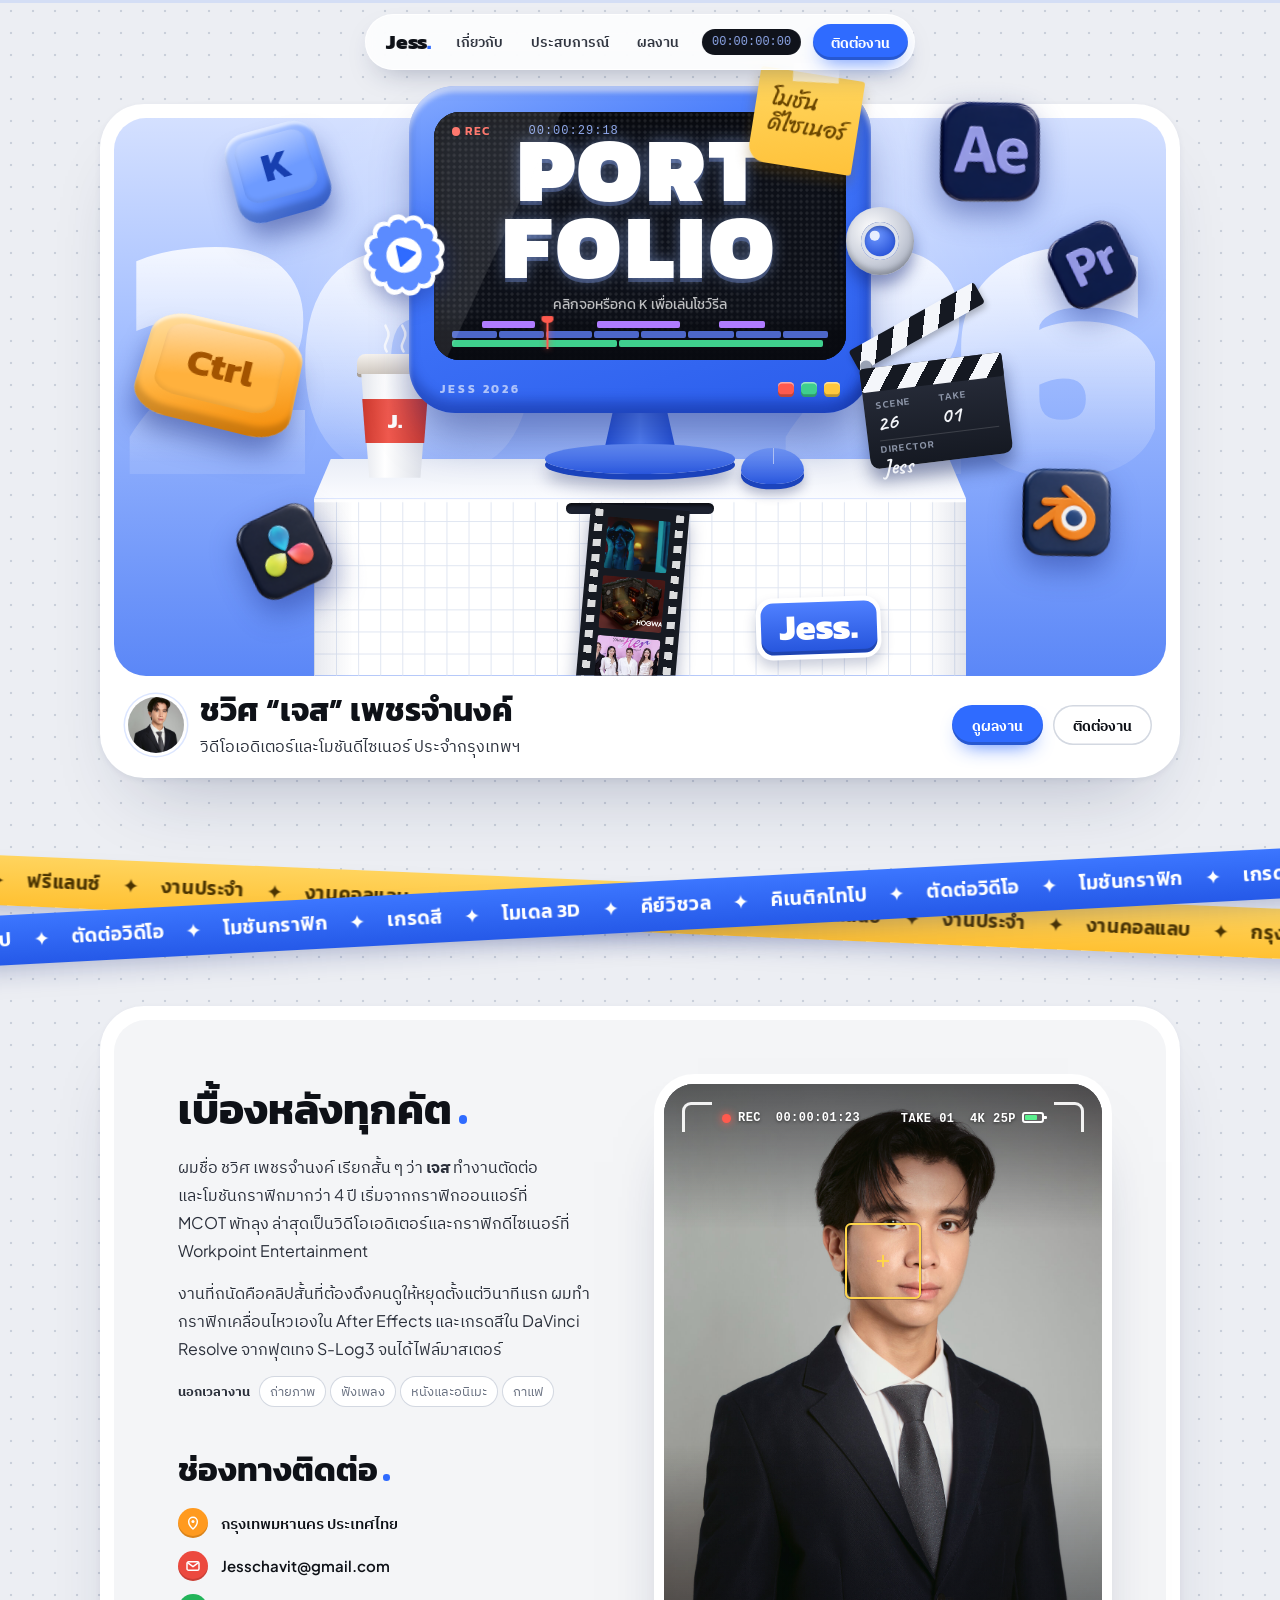
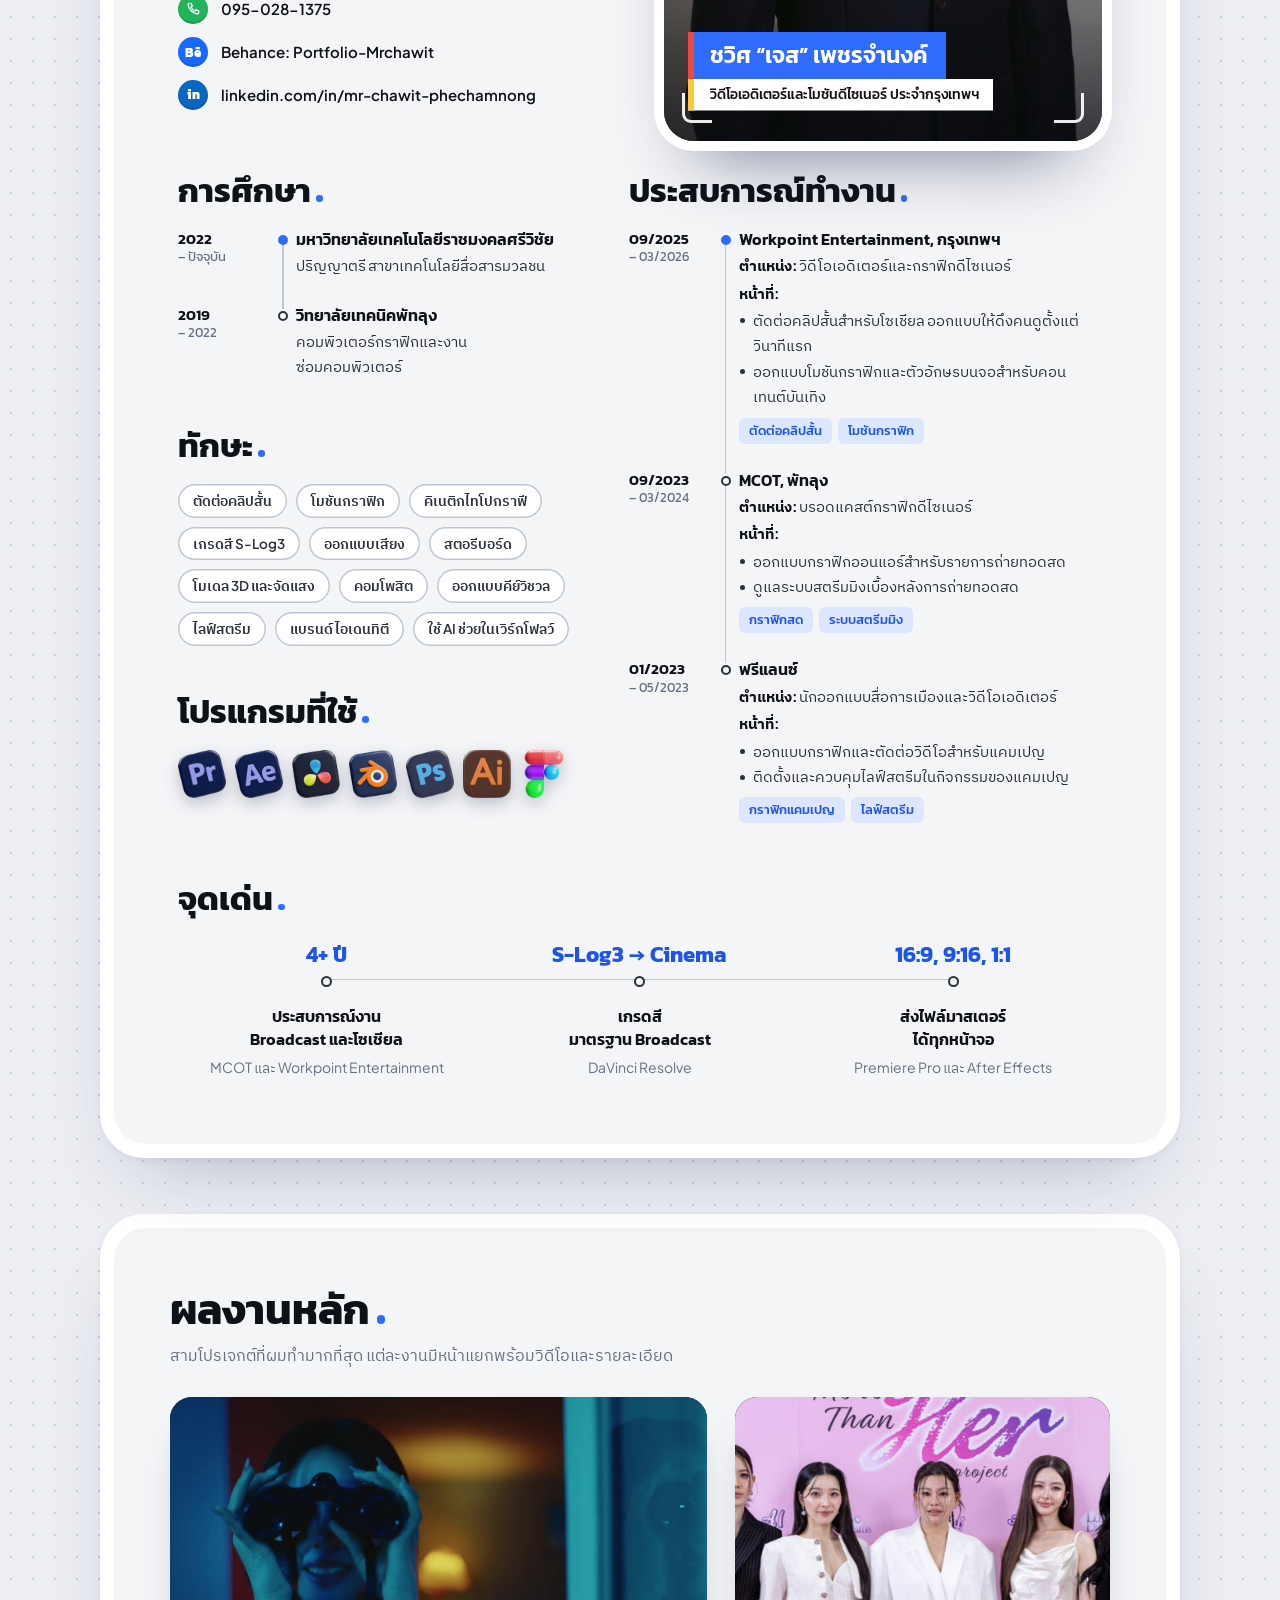
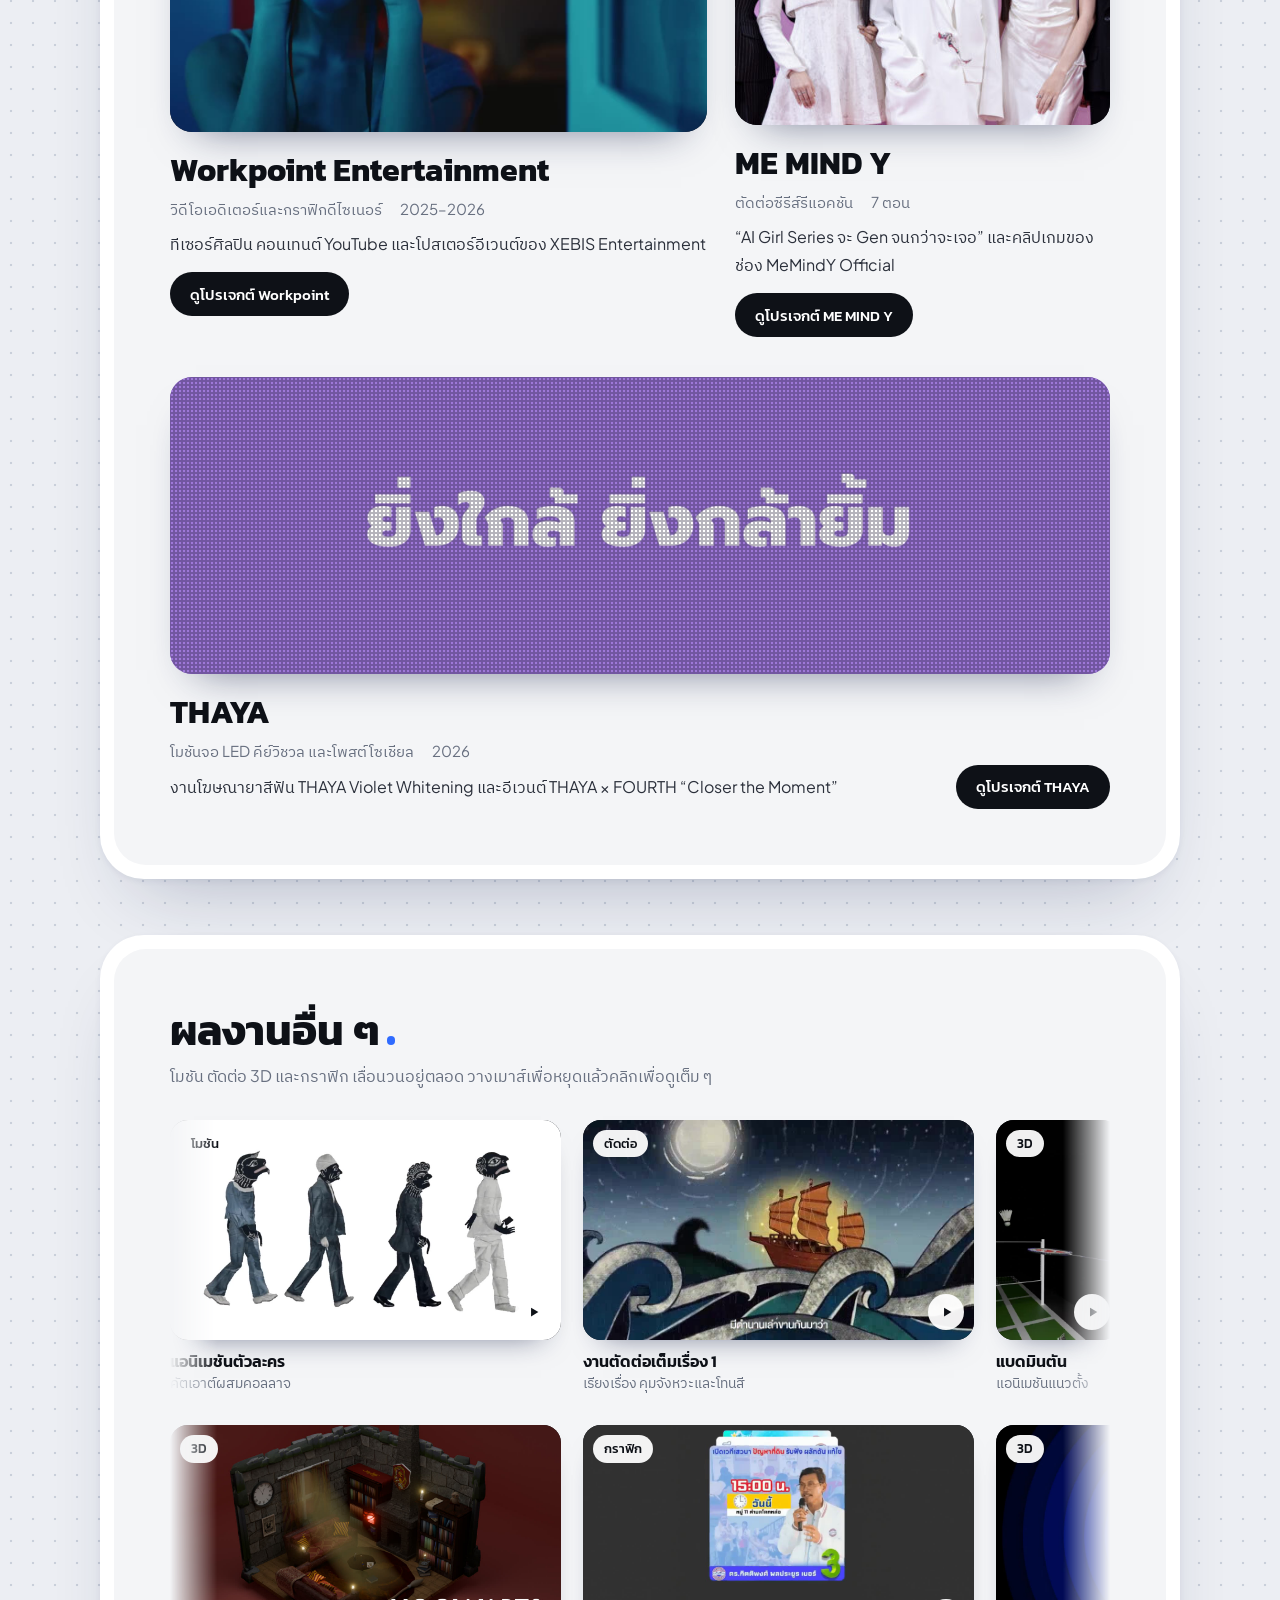
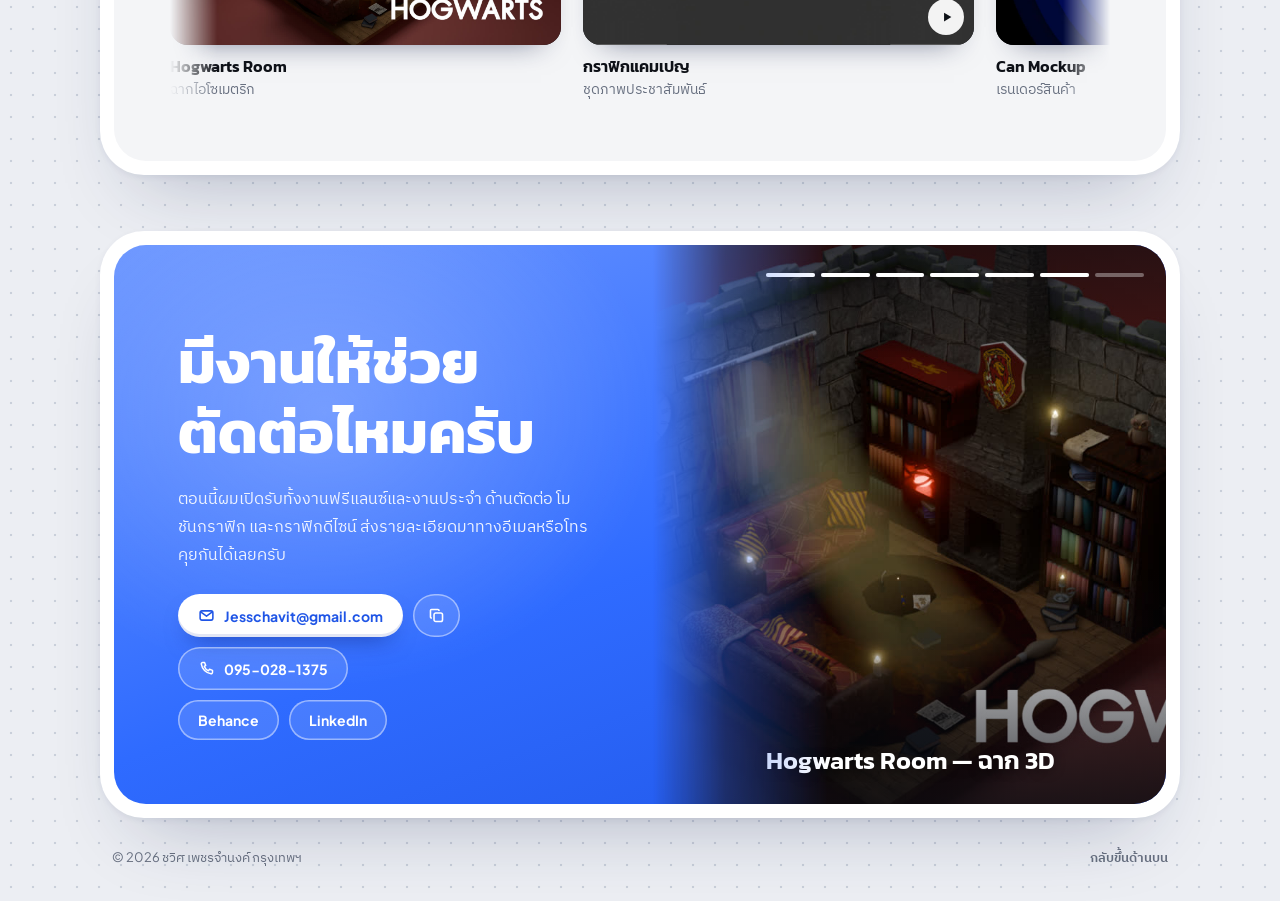
==== commit d6b61155: "Add files via upload" ====
--- a/index.html
+++ b/index.html
@@ -1,23 +1,26 @@
 <!DOCTYPE html>
-<html lang="en">
+<html lang="th">
 <head>
   <meta charset="UTF-8">
   <meta name="viewport" content="width=device-width, initial-scale=1">
-  <title>Jess — Portfolio 2026</title>
-  <meta name="description" content="Chawit “Jess” Phechamnong — Bangkok-based video editor & motion designer. Short-form editing, motion graphics, colour grading and 3D.">
+  <title>เจส — พอร์ตโฟลิโอ 2026 | ชวิศ เพชรจำนงค์</title>
+  <meta name="description" content="ชวิศ “เจส” เพชรจำนงค์ — วิดีโอเอดิเตอร์และโมชันดีไซเนอร์ประจำกรุงเทพฯ งานตัดต่อคลิปสั้น โมชันกราฟิก เกรดสี และ 3D">
   <meta name="theme-color" content="#5B87F7">
-  <meta property="og:title" content="Jess — Portfolio 2026">
-  <meta property="og:description" content="Video Editor & Motion Designer · Bangkok, Thailand">
+  <meta property="og:title" content="เจส — พอร์ตโฟลิโอ 2026">
+  <meta property="og:description" content="วิดีโอเอดิเตอร์และโมชันดีไซเนอร์ ประจำกรุงเทพฯ">
   <meta property="og:image" content="https://jesschavit-lab.github.io/Jesschawit-Phechamning-Portfolio/xebis-teaser-poster.jpg">
   <link rel="icon" href="data:image/svg+xml,%3Csvg xmlns='http://www.w3.org/2000/svg' viewBox='0 0 64 64'%3E%3Crect width='64' height='64' rx='16' fill='%232F6BFF'/%3E%3Ctext x='50%25' y='56%25' text-anchor='middle' dominant-baseline='middle' font-family='Arial Black,Arial' font-weight='900' font-size='34' fill='white'%3EJ.%3C/text%3E%3C/svg%3E">
 
-  <!-- Kanit: chunky display (Thai + Latin) · Plus Jakarta Sans: body · IBM Plex Sans Thai: Thai body · Caveat: handwriting -->
+  <!-- Kanit: หัวข้อ (ไทย + อังกฤษ) · Plus Jakarta Sans + IBM Plex Sans Thai: เนื้อหา · Caveat + Sriracha: ลายมือ -->
   <link rel="preconnect" href="https://fonts.googleapis.com">
   <link rel="preconnect" href="https://fonts.gstatic.com" crossorigin>
-  <link href="https://fonts.googleapis.com/css2?family=Caveat:wght@700&family=IBM+Plex+Sans+Thai:wght@400;500;600&family=Kanit:wght@500;600;700;800;900&family=Plus+Jakarta+Sans:wght@400;500;600;700;800&display=swap" rel="stylesheet">
+  <link href="https://fonts.googleapis.com/css2?family=Caveat:wght@700&family=IBM+Plex+Sans+Thai:wght@400;500;600;700&family=Sriracha&family=Kanit:wght@500;600;700;800;900&family=Plus+Jakarta+Sans:wght@400;500;600;700;800&display=swap" rel="stylesheet">
   <script>document.documentElement.classList.add('js');</script>
 
   <style>
+    /* hallmark: custom direction by request (the user's own reference: toy-like blue 3D desk scene) · genre playful · signature: a working edit monitor that plays the reel · mode: experience (impeccable) */
+    /* critique: hero now carries a readable headline, one sentence and two actions above the fold; eyebrows, tracked caps, middle-dot strings and glued arrows removed; motion limited to transform/opacity with one reveal (the lower-third wipe) */
+    /* waive 11 (card inside card): the white frame around a coloured panel is the user's pinned reference style */
     /* ============================================================
        TOKENS
        ============================================================ */
@@ -41,7 +44,7 @@
 
       --display: "Kanit", "IBM Plex Sans Thai", system-ui, sans-serif;
       --body: "Plus Jakarta Sans", "IBM Plex Sans Thai", system-ui, sans-serif;
-      --hand: "Caveat", "Comic Sans MS", cursive;
+      --hand: "Caveat", "Sriracha", "Comic Sans MS", cursive;
       --mono: ui-monospace, "SF Mono", Menlo, monospace;
 
       --r-card: 44px;
@@ -52,19 +55,21 @@
     }
 
     *, *::before, *::after { box-sizing: border-box; }
-    html { scroll-behavior: smooth; scroll-padding-top: 90px; }
+    html { scroll-behavior: smooth; scroll-padding-top: 90px; overflow-x: clip; scrollbar-color: #9DB3F5 var(--bg); }
+    [data-tc], .nav__tc, .vf__top, .screen__tc, .viewer__count { font-variant-numeric: tabular-nums; }
     body {
       margin: 0;
       background: var(--bg) radial-gradient(var(--dot) 1.1px, transparent 1.6px) 0 0 / 22px 22px;
       color: var(--ink);
-      font: 400 15.5px/1.6 var(--body);
+      font: 400 16px/1.75 var(--body);
       -webkit-font-smoothing: antialiased;
-      overflow-x: hidden;
+      overflow-x: clip;
+      caret-color: var(--blue);
     }
     img { display: block; max-width: 100%; height: auto; }
     a { color: inherit; }
     button { font: inherit; color: inherit; }
-    :lang(th) { font-family: "IBM Plex Sans Thai", var(--body); }
+    p, li { text-wrap: pretty; }
     .sr-only { position: absolute; width: 1px; height: 1px; padding: 0; margin: -1px; overflow: hidden; clip: rect(0 0 0 0); white-space: nowrap; border: 0; }
     :focus-visible { outline: 3px solid var(--blue); outline-offset: 3px; border-radius: 8px; }
     ::selection { background: var(--blue); color: #fff; }
@@ -82,9 +87,13 @@
     }
     .panel { position: relative; border-radius: var(--r-panel); }
 
-    .h2 { margin: 0 0 18px; font: 800 clamp(30px, 3.5vw, 40px)/1.05 var(--display); }
-    .h3 { margin: 0 0 18px; font: 800 clamp(26px, 2.8vw, 34px)/1.05 var(--display); }
-    .h2::after, .h3::after { content: "."; color: var(--blue); }
+    .h2, .h3, .cta h2, .proj__name { overflow-wrap: break-word; min-width: 0; }
+    .h2 { margin: 0 0 18px; font: 700 clamp(30px, 3.5vw, 42px)/1.22 var(--display); text-wrap: balance; }
+    .h3 { margin: 0 0 18px; font: 700 clamp(25px, 2.8vw, 33px)/1.22 var(--display); text-wrap: balance; }
+    .h2::after, .h3::after { /* a blue dot instead of a full stop — Thai doesn't end headings with "." */
+      content: ""; display: inline-block; width: .2em; height: .2em; margin-left: .16em;
+      border-radius: 50%; background: var(--blue);
+    }
 
     .kbd {
       display: inline-grid; place-items: center;
@@ -98,8 +107,7 @@
        TOP TIMELINE (scroll progress) + NAV
        ============================================================ */
     .scrub { position: fixed; z-index: 70; top: 0; left: 0; right: 0; height: 3px; background: rgba(47, 107, 255, .12); pointer-events: none; }
-    .scrub i { position: absolute; left: 0; top: 0; bottom: 0; width: calc(var(--p, 0) * 100%); background: linear-gradient(90deg, var(--blue), #7EA3FF); }
-    .scrub i::after { content: ""; position: absolute; right: -1px; top: 0; width: 3px; height: 12px; border-radius: 0 0 3px 3px; background: #FF5A4E; box-shadow: 0 0 8px #FF5A4E; }
+    .scrub i { position: absolute; inset: 0; transform-origin: 0 50%; transform: scaleX(var(--p, 0)); background: linear-gradient(90deg, var(--blue), #7EA3FF); }
 
     .nav {
       position: fixed; z-index: 60; top: 14px; left: 50%;
@@ -119,7 +127,6 @@
     .nav__link { padding: 9px 13px; border-radius: 999px; font-size: 13.5px; font-weight: 600; color: var(--ink-2); text-decoration: none; transition: background .2s, color .2s; }
     .nav__link:hover, .nav__link.on { background: var(--blue-soft); color: var(--blue-2); }
     .nav__tc { display: inline-flex; align-items: center; gap: 6px; margin: 0 6px 0 8px; padding: 7px 10px; border-radius: 999px; background: #10131B; color: #8FA8EA; font: 500 12px/1 var(--mono); }
-    .nav__tc i { width: 7px; height: 7px; border-radius: 50%; background: #FF5A4E; animation: blink 1.2s steps(1) infinite; }
     .nav .btn { margin-left: 4px; padding: 11px 18px; }
 
     .btn {
@@ -141,20 +148,12 @@
        HERO — a working edit-monitor on a grid-paper plinth.
        All stage sizes are in cqw so the scene scales as one piece.
        ============================================================ */
-    .card.hero { margin-top: 128px; }
+    .card.hero { margin-top: 104px; }
     .hero .panel {
       background:
         radial-gradient(55% 60% at 50% 30%, rgba(255, 255, 255, .55), transparent 70%),
         linear-gradient(180deg, #D4E0FF 0%, #A3BEFF 40%, #5B87F7 100%);
     }
-    .hero .panel::before { /* faint graph lines that fade toward the bottom */
-      content: ""; position: absolute; inset: 0; border-radius: inherit; pointer-events: none;
-      background:
-        linear-gradient(rgba(255, 255, 255, .22) 1px, transparent 1px) 0 0 / 44px 44px,
-        linear-gradient(90deg, rgba(255, 255, 255, .22) 1px, transparent 1px) 0 0 / 44px 44px;
-      -webkit-mask-image: linear-gradient(180deg, #000 0%, transparent 75%);
-              mask-image: linear-gradient(180deg, #000 0%, transparent 75%);
-    }
     .hero__glow { /* soft light that follows the pointer */
       position: absolute; inset: 0; border-radius: inherit; pointer-events: none;
       background: radial-gradient(340px circle at var(--mx, 50%) var(--my, 35%), rgba(255, 255, 255, .45), transparent 65%);
@@ -162,7 +161,7 @@
     }
     .hero:hover .hero__glow { opacity: 1; }
     .stage-clip { position: relative; clip-path: inset(-45% 0 0 0 round 0 0 var(--r-panel) var(--r-panel)); }
-    .stage { position: relative; container-type: inline-size; aspect-ratio: 1000 / 560; }
+    .stage { position: relative; container-type: inline-size; aspect-ratio: 1000 / 530; }
     .stage > * { position: absolute; }
 
     .year {
@@ -210,10 +209,10 @@
     .frames img { position: absolute; inset: 0; width: 100%; height: 100%; object-fit: cover; opacity: 0; }
     .frames img.on { opacity: 1; }
     .screen__title {
-      position: absolute; inset: 0 0 3.6cqw; z-index: 3;
+      position: absolute; inset: 1.4cqw 0 6.6cqw; z-index: 3;
       display: grid; place-content: center;
       text-align: center;
-      font: 900 9.4cqw/.84 var(--display);
+      font: 900 8.6cqw/.86 var(--display);
       letter-spacing: .04em;
       color: #fff;
       text-shadow: 0 0 1.4cqw rgba(150, 185, 255, .45), 0 .35cqw 0 rgba(120, 150, 230, .35);
@@ -242,9 +241,14 @@
       width: 7cqw; height: 7cqw; translate: -50% -50%;
       display: grid; place-items: center;
       border-radius: 50%; background: rgba(8, 10, 16, .55);
-      color: #fff; font: 700 2.4cqw/1 var(--display);
+      color: #fff;
       opacity: 0; pointer-events: none;
     }
+    .screen__osd svg { width: 2.8cqw; height: 2.8cqw; }
+    .screen__hint { position: absolute; z-index: 3; left: 0; right: 0; bottom: 4.4cqw; text-align: center; font: 400 1.35cqw/1.3 var(--display); color: rgba(255, 255, 255, .72); pointer-events: none; transition: opacity .3s; }
+    .monitor:not([data-mode="idle"]) .screen__hint { opacity: 0; }
+    .screen__hint .t { display: none; }
+    @media (hover: none) { .screen__hint .m { display: none; } .screen__hint .t { display: inline; } }
     .screen__osd.show { animation: osd .7s var(--ease); }
     @keyframes osd { 0% { opacity: 0; scale: .6; } 25% { opacity: 1; scale: 1.08; } 100% { opacity: 0; scale: 1.25; } }
     .screen__flash { position: absolute; inset: 0; z-index: 4; background: #fff; opacity: 0; pointer-events: none; }
@@ -265,7 +269,7 @@
     .track--v span.on { background: #9DB3FF; box-shadow: 0 0 .6cqw rgba(157, 179, 255, .8); }
     .track--g span { background: #B07CFF; }
     .track--a span { background: #3FCF8E; }
-    .playhead { position: absolute; top: -.5cqw; bottom: -.2cqw; left: 0; width: .2cqw; background: #FF5A4E; box-shadow: 0 0 .6cqw #FF5A4E; }
+    .playhead { position: absolute; top: -.5cqw; bottom: -.2cqw; left: 0; will-change: translate; width: .2cqw; background: #FF5A4E; box-shadow: 0 0 .6cqw #FF5A4E; }
     .playhead::before { content: ""; position: absolute; top: 0; left: -.45cqw; width: 1.1cqw; height: .7cqw; border-radius: .15cqw .15cqw 50% 50%; background: #FF5A4E; }
 
     .monitor__brand { position: absolute; left: 3cqw; bottom: 1.6cqw; font: 700 1.1cqw/1 var(--display); letter-spacing: .25em; color: rgba(255, 255, 255, .6); }
@@ -284,12 +288,12 @@
     .knob::after { content: ""; position: absolute; width: .9cqw; height: .9cqw; border-radius: 50%; background: #fff; translate: -.5cqw -.5cqw; opacity: .85; }
 
     .note {
-      z-index: 6; left: 61cqw; top: -6.5cqw; width: 10cqw; height: 9cqw;
+      z-index: 6; left: 61.5cqw; top: -4.2cqw; width: 10cqw; height: 9cqw;
       padding: 1.6cqw 1cqw 0 1.4cqw;
       rotate: 9deg;
       background: linear-gradient(170deg, #FFD761, #FFC23A);
       box-shadow: 0 .8cqw 1.2cqw rgba(120, 80, 0, .3);
-      font: 700 2.3cqw/.95 var(--hand); color: #6A4600;
+      font: 400 2.1cqw/1.15 var(--hand); color: #6A4600;
       border-radius: .3cqw .3cqw .3cqw 1.6cqw;
       transform-origin: 50% 0;
       transition: rotate .5s var(--spring);
@@ -409,27 +413,23 @@
     .f-bl img { rotate: 10deg; }
 
     /* --- the strip under the stage --- */
-    .hero__bar { display: flex; flex-wrap: wrap; align-items: center; justify-content: space-between; gap: 14px 24px; padding: 16px 12px 4px; }
-    .hero__id { display: flex; align-items: center; gap: 12px; }
-    .hero__id img { width: 46px; height: 46px; border-radius: 50%; object-fit: cover; object-position: 50% 14%; box-shadow: 0 0 0 3px #fff, 0 0 0 4.5px var(--blue-soft); }
-    .hero__id strong { display: block; font: 700 17px/1.2 var(--display); }
-    .hero__id span { font-size: 13.5px; color: var(--muted); }
-    .hints { display: flex; flex-wrap: wrap; align-items: center; gap: 6px 14px; font-size: 13px; color: var(--muted); }
-    .hints > span { display: inline-flex; align-items: center; gap: 5px; }
-    .hints--touch { display: none; }
-    @media (hover: none) { .hints--mouse { display: none; } .hints--touch { display: flex; } }
-    .status { display: inline-flex; align-items: center; gap: 8px; padding: 9px 14px; border-radius: 999px; background: #EAF8EF; color: #157A3B; font: 700 13px/1 var(--body); text-decoration: none; }
-    .status i { width: 8px; height: 8px; border-radius: 50%; background: var(--green); animation: ping 1.8s infinite; }
-    @keyframes ping { 0% { box-shadow: 0 0 0 0 rgba(34, 180, 90, .5); } 70%, 100% { box-shadow: 0 0 0 7px rgba(34, 180, 90, 0); } }
+    .hero__bar { display: flex; flex-wrap: wrap; align-items: center; justify-content: space-between; gap: 14px 28px; padding: 14px 14px 4px; }
+    .hero__id { display: flex; align-items: center; gap: 16px; min-width: 0; }
+    .hero__id img { flex: none; width: 56px; height: 56px; border-radius: 50%; object-fit: cover; object-position: 50% 14%; box-shadow: 0 0 0 3px #fff, 0 0 0 4.5px var(--blue-soft); }
+    .hero__name { margin: 0; font: 700 clamp(24px, 2.6vw, 32px)/1.25 var(--display); }
+    .hero__line { margin: 2px 0 0; font-size: 16px; color: var(--ink-2); }
+    .hero__actions { display: flex; flex-wrap: wrap; gap: 10px; }
+    .btn--line { background: #fff; color: var(--ink); box-shadow: inset 0 0 0 1.5px var(--line); }
+    .btn--line:hover { box-shadow: inset 0 0 0 1.5px var(--blue); color: var(--blue-2); }
 
     /* ============================================================
        RIBBONS — two crossing marquee straps (speed follows scroll)
        ============================================================ */
-    .ribbons { position: relative; height: 150px; width: 100vw; margin: 20px 0 -30px calc(50% - 50vw); pointer-events: none; }
+    .ribbons { position: relative; height: 150px; margin: 20px 0 -30px; pointer-events: none; }
     .ribbon { position: absolute; left: -4%; right: -4%; top: 52px; height: 50px; display: flex; align-items: center; overflow: hidden; box-shadow: 0 14px 30px -16px rgba(20, 40, 120, .5); }
     .ribbon--blue { z-index: 2; rotate: -3deg; background: linear-gradient(180deg, #3C76FF, #2559E8); color: #fff; }
     .ribbon--yellow { z-index: 1; rotate: 2.4deg; background: linear-gradient(180deg, #FFD45E, #FFC132); color: #4A3300; }
-    .ribbon__track { display: flex; flex: none; align-items: center; gap: 22px; padding-right: 22px; white-space: nowrap; font: 700 19px/1 var(--display); letter-spacing: .08em; text-transform: uppercase; will-change: transform; }
+    .ribbon__track { display: flex; flex: none; align-items: center; gap: 22px; padding-right: 22px; white-space: nowrap; font: 600 19px/1.3 var(--display); letter-spacing: .03em; text-transform: uppercase; will-change: transform; }
     .ribbon__track svg { width: 16px; height: 16px; flex: none; }
 
     /* ============================================================
@@ -437,7 +437,7 @@
        ============================================================ */
     .sheet { z-index: 3; }
     .sheet .panel { background: var(--panel); padding: clamp(28px, 5vw, 64px); }
-    .sheet__top { display: grid; grid-template-columns: 1fr 1fr; gap: 24px 48px; align-items: start; }
+    .sheet__top { display: grid; grid-template-columns: minmax(0, 1fr) minmax(0, 1fr); gap: 24px 48px; align-items: start; }
     .intro p { max-width: 44ch; margin: 0 0 14px; color: var(--ink-2); }
     .intro .th { font-size: 14.5px; color: var(--muted); }
     .offclock { display: flex; flex-wrap: wrap; align-items: center; gap: 6px; margin-top: 6px; font-size: 13px; color: var(--muted); }
@@ -462,13 +462,13 @@
     @keyframes kb { from { transform: scale(1.12) translate(1.5%, 1%); } to { transform: scale(1.01); } }
     @keyframes kb2 { from { transform: scale(1.01); } to { transform: scale(1.12) translate(-1.5%, -1%); } }
     .segs { position: absolute; z-index: 3; display: flex; gap: 6px; }
-    .segs button { flex: 1; min-width: 0; height: 20px; padding: 8px 0; border: 0; background: transparent; cursor: pointer; }
+    .segs button { flex: 1; min-width: 0; height: 44px; padding: 20px 0; border: 0; background: transparent; cursor: pointer; }
     .segs button::before { content: ""; display: block; height: 4px; border-radius: 4px; background: rgba(255, 255, 255, .35); }
-    .segs button i { display: block; width: 0; height: 4px; margin-top: -4px; border-radius: 4px; background: #fff; }
-    .segs button.done i { width: 100%; }
+    .segs button i { display: block; height: 4px; margin-top: -4px; border-radius: 4px; background: #fff; transform-origin: 0 50%; transform: scaleX(0); }
+    .segs button.done i { transform: scaleX(1); }
     .segs button.on i { animation: seg var(--dur, 6000ms) linear forwards; }
     .paused .segs button.on i { animation-play-state: paused; }
-    @keyframes seg { to { width: 100%; } }
+    @keyframes seg { to { transform: scaleX(1); } }
 
     /* --- full-bleed portrait in a camera viewfinder --- */
     .vf {
@@ -482,7 +482,7 @@
     }
     .vf__media { position: absolute; inset: 0; }
     .vf__media img { pointer-events: none; -webkit-user-drag: none; }
-    .vf .segs { left: 24px; right: 24px; bottom: 112px; }
+    .vf .segs { left: 24px; right: 24px; bottom: 100px; }
     .vf__ui { position: absolute; inset: 0; z-index: 2; pointer-events: none; color: #fff; font: 600 12px/1 var(--mono); letter-spacing: .04em; text-shadow: 0 1px 3px rgba(0, 0, 0, .55); }
     .vf__ui::before { content: ""; position: absolute; inset: 0; background: linear-gradient(180deg, rgba(8, 10, 16, .5), transparent 22%, transparent 55%, rgba(8, 10, 16, .7)); }
     .vf__grid {
@@ -508,7 +508,6 @@
       width: 76px; height: 76px; translate: -50% -50%;
       border: 2px solid #FFD54A; border-radius: 6px;
       box-shadow: 0 0 0 1px rgba(0, 0, 0, .25);
-      transition: left .35s var(--ease), top .35s var(--ease);
     }
     .vf__focus::before, .vf__focus::after { content: ""; position: absolute; left: 50%; top: 50%; background: #FFD54A; translate: -50% -50%; }
     .vf__focus::before { width: 12px; height: 2px; }
@@ -518,21 +517,19 @@
     .vf__flash { position: absolute; inset: 0; z-index: 4; background: #fff; opacity: 0; pointer-events: none; }
     .vf__flash.go { animation: flash .45s ease-out; }
     .lower3 { position: absolute; z-index: 3; left: 24px; right: 24px; bottom: 30px; display: grid; justify-items: start; pointer-events: none; }
-    .lower3 strong { padding: 10px 18px 9px 16px; border-left: 6px solid var(--red); background: var(--blue); color: #fff; font: 700 clamp(18px, 2.1vw, 24px)/1.1 var(--display); }
-    .lower3 span { padding: 7px 14px 7px 16px; border-left: 6px solid var(--yellow); background: #fff; color: var(--ink); font: 600 13px/1.2 var(--body); }
+    .lower3 strong { padding: 8px 18px 8px 16px; border-left: 6px solid var(--red); background: var(--blue); color: #fff; font: 600 clamp(18px, 2.1vw, 23px)/1.35 var(--display); }
+    .lower3 span { padding: 6px 14px 6px 16px; border-left: 6px solid var(--yellow); background: #fff; color: var(--ink); font: 500 13.5px/1.45 var(--display); }
     .js .lower3 > * { clip-path: inset(0 100% 0 0); transition: clip-path .8s var(--ease) .35s; }
     .js .lower3 span { transition-delay: .6s; }
     .js .vf.in .lower3 > * { clip-path: inset(0 0 0 0); }
 
     /* --- education / experience / skills --- */
-    .sheet__grid { display: grid; grid-template-columns: 1fr 1.2fr; gap: 40px 56px; margin-top: 30px; }
+    .sheet__grid { display: grid; grid-template-columns: minmax(0, 1fr) minmax(0, 1.2fr); gap: 40px 56px; margin-top: 30px; }
     .sheet__grid > div > section + section { margin-top: 46px; }
 
     .tl { --date-w: 92px; list-style: none; margin: 0; padding: 0; }
     .tl > li { position: relative; display: grid; grid-template-columns: var(--date-w) 1fr; gap: 0 26px; padding-bottom: 26px; }
     .tl > li::before { content: ""; position: absolute; left: calc(var(--date-w) + 12px); top: 12px; bottom: -4px; width: 1.5px; background: #C2C8D3; transform-origin: 0 0; }
-    .js .tl > li::before { scale: 1 0; transition: scale 1s var(--ease) .3s; }
-    .js .in .tl > li::before { scale: 1 1; }
     .tl > li:last-child { padding-bottom: 0; }
     .tl > li:last-child::before { display: none; }
     .tl > li::after { content: ""; position: absolute; left: calc(var(--date-w) + 8px); top: 6px; width: 10px; height: 10px; border-radius: 50%; background: var(--panel); border: 2px solid var(--ink-2); transition: transform .3s var(--spring), background .2s, border-color .2s; }
@@ -540,8 +537,8 @@
     .tl > li:first-child::after { background: var(--blue); border-color: var(--blue); animation: ring 2.2s infinite; }
     @keyframes ring { 0% { box-shadow: 0 0 0 0 rgba(47, 107, 255, .35); } 70%, 100% { box-shadow: 0 0 0 9px rgba(47, 107, 255, 0); } }
     .tl time { font: 600 15px/1.3 var(--display); }
-    .tl time small { display: block; font: 500 12.5px/1.4 var(--display); color: var(--muted); }
-    .tl h4 { margin: 0; font: 800 14.5px/1.35 var(--body); text-transform: uppercase; letter-spacing: .02em; }
+    .tl time small { display: block; font: 400 12.5px/1.5 var(--display); color: var(--muted); }
+    .tl h4 { margin: 0; font: 600 15.5px/1.45 var(--display); }
     .tl p { margin: 2px 0 0; color: var(--ink-2); font-size: 14.5px; }
     .tl .role b, .tl .desc-h { font-weight: 700; color: var(--ink); }
     .tl ul { margin: 2px 0 0; padding: 0; list-style: none; color: var(--ink-2); font-size: 14.5px; }
@@ -549,10 +546,10 @@
     .tl ul li::before { content: ""; position: absolute; left: 1px; top: .72em; width: 5px; height: 5px; border-radius: 50%; background: var(--ink-2); }
     .tl--xp { --date-w: 84px; }
     .tags { display: flex; flex-wrap: wrap; gap: 6px; margin-top: 8px; }
-    .tags span { padding: 3px 9px; border-radius: 6px; background: var(--blue-soft); color: var(--blue-2); font: 600 11.5px/1.4 var(--body); letter-spacing: .04em; text-transform: uppercase; }
+    .tags span { padding: 3px 10px; border-radius: 6px; background: var(--blue-soft); color: var(--blue-2); font: 500 12.5px/1.6 var(--display); }
 
     .chips { display: flex; flex-wrap: wrap; gap: 9px; }
-    .chip { padding: 6px 15px; border-radius: 999px; background: #fff; box-shadow: inset 0 0 0 1.5px #BFC6D3; font-size: 13.5px; font-weight: 600; color: var(--ink-2); transition: background .2s, color .2s, box-shadow .2s, transform .35s var(--spring); }
+    .chip { padding: 5px 15px; border-radius: 999px; background: #fff; box-shadow: inset 0 0 0 1.5px #BFC6D3; font-size: 13.5px; font-weight: 600; color: var(--ink-2); transition: background .2s, color .2s, box-shadow .2s, transform .35s var(--spring); }
     .chip:hover { background: var(--blue); color: #fff; box-shadow: none; transform: translateY(-3px) rotate(-2deg); }
     .chips .chip:nth-child(3n+2):hover { background: var(--red); transform: translateY(-3px) rotate(2deg); }
     .chips .chip:nth-child(3n):hover { background: var(--yellow); color: var(--ink); }
@@ -568,151 +565,98 @@
 
     /* --- highlights strip (the reference's "Achievement" row) --- */
     .highlights { margin-top: 56px; }
-    .highlights ol { position: relative; list-style: none; margin: 8px 0 0; padding: 0; display: grid; grid-template-columns: repeat(3, 1fr); gap: 16px; text-align: center; }
+    .highlights ol { position: relative; list-style: none; margin: 8px 0 0; padding: 0; display: grid; grid-template-columns: repeat(3, minmax(0, 1fr)); gap: 16px; text-align: center; }
     .highlights ol::before { content: ""; position: absolute; left: 16.6%; right: 16.6%; top: 41px; height: 1.5px; background: #C2C8D3; transform-origin: 0 50%; }
-    .js .highlights ol::before { scale: 0 1; transition: scale 1.2s var(--ease) .2s; }
-    .js .highlights.in ol::before { scale: 1 1; }
-    .highlights .lab { display: block; height: 32px; font: 700 22px/32px var(--display); color: var(--blue-2); }
+    .highlights .lab { display: block; height: 34px; font: 700 22px/34px var(--display); color: var(--blue-2); }
     .highlights .node { position: relative; z-index: 1; display: block; width: 11px; height: 11px; margin: 4px auto 18px; border-radius: 50%; background: var(--panel); border: 2px solid var(--ink-2); }
-    .highlights strong { display: block; font: 800 14.5px/1.35 var(--body); text-transform: uppercase; letter-spacing: .01em; }
+    .highlights strong { display: block; font: 600 16px/1.45 var(--display); }
     .highlights .sub { display: block; margin-top: 4px; font-size: 14px; color: var(--muted); }
 
     /* ============================================================
-       SELECTED WORKS — a wall of prints taped to grid paper.
-       Drag them around, click one for a closer look.
+       SELECTED WORKS — three projects, each with its own page
        ============================================================ */
-    .works .panel {
-      overflow: clip;
-      padding: clamp(24px, 4.5vw, 56px);
-      background:
-        linear-gradient(#E1E7F3 1px, transparent 1px) 0 0 / 28px 28px,
-        linear-gradient(90deg, #E1E7F3 1px, transparent 1px) 0 0 / 28px 28px,
-        #FAFBFE;
-    }
-    .works__head { position: relative; display: flex; flex-wrap: wrap; align-items: flex-start; justify-content: space-between; gap: 18px 32px; margin-bottom: 24px; }
+    .works .panel, .more .panel { background: var(--panel); padding: clamp(24px, 4.5vw, 56px); }
+    .works__head { margin-bottom: 28px; max-width: 60ch; }
     .works__head .h2 { margin: 0 0 6px; }
-    .works__head p { margin: 0; color: var(--muted); max-width: 46ch; }
-    .works__note {
-      position: relative; width: 190px; padding: 18px 16px 16px;
-      rotate: 4deg;
-      background: linear-gradient(170deg, #FFD761, #FFC23A);
-      box-shadow: 0 10px 18px -8px rgba(120, 80, 0, .45);
-      border-radius: 3px 3px 3px 22px;
-      font: 700 21px/1 var(--hand); color: #5E3E00;
-      transition: rotate .5s var(--spring);
-    }
-    .works__note:hover { rotate: -2deg; }
-    .works__note::before { content: ""; position: absolute; top: -11px; left: 50%; width: 70px; height: 22px; translate: -50% 0; rotate: -4deg; background: rgba(255, 255, 255, .7); }
-    .works__note .n-touch { display: none; }
-    @media (hover: none) { .works__note .n-mouse { display: none; } .works__note .n-touch { display: inline; } }
-
-    .toolbar { display: flex; flex-wrap: wrap; align-items: center; justify-content: space-between; gap: 12px; margin-bottom: 34px; }
-    .filters { display: flex; flex-wrap: wrap; gap: 8px; }
-    .filters button {
-      display: inline-flex; align-items: center; gap: 8px;
-      padding: 9px 15px 9px 10px; border: 0; border-radius: 999px;
-      background: #fff; box-shadow: inset 0 0 0 1.5px #CDD3DE;
-      font: 600 13.5px/1 var(--body); color: var(--ink-2); cursor: pointer;
-      transition: background .25s, color .25s, box-shadow .25s, transform .35s var(--spring);
-    }
-    .filters button i { width: 18px; height: 18px; border-radius: 50%; background: var(--fc, var(--ink)); box-shadow: inset 0 0 0 2.5px #fff, 0 0 0 1px rgba(0, 0, 0, .08); }
-    .filters button small { font: 700 11px/1 var(--display); color: var(--muted); }
-    .filters button:hover { transform: translateY(-2px) rotate(-2deg); }
-    .filters button[aria-pressed="true"] { background: var(--ink); color: #fff; box-shadow: 0 8px 16px -8px rgba(14, 17, 23, .6); }
-    .filters button[aria-pressed="true"] small { color: rgba(255, 255, 255, .7); }
-    .tidy { display: inline-flex; align-items: center; gap: 8px; padding: 9px 14px; border: 0; border-radius: 999px; background: transparent; font: 700 13.5px/1 var(--body); color: var(--blue-2); cursor: pointer; transition: opacity .3s, transform .35s var(--spring); }
-    .tidy:disabled { opacity: 0; pointer-events: none; transform: translateY(6px); }
-    .tidy svg { width: 16px; height: 16px; }
-
-    .wall { position: relative; display: grid; grid-template-columns: repeat(4, 1fr); gap: 46px 34px; grid-auto-flow: row dense; align-items: start; padding: 10px 4px 14px; }
-    .print {
-      --r: 0deg; --y: 0px; --dx: 0px; --dy: 0px; --tilt: 0deg;
-      position: relative; display: block; width: 100%;
-      margin: 0; padding: 11px 11px 0; border: 0;
-      border-radius: 4px; background: #fff;
-      text-align: left; cursor: pointer;
-      box-shadow: 0 1px 2px rgba(20, 30, 70, .1), 0 16px 28px -16px rgba(20, 30, 70, .45);
-      transform: translate(var(--dx), calc(var(--y) + var(--dy))) rotate(calc(var(--r-now, var(--r)) + var(--tilt)));
-      transition: transform .6s var(--spring), box-shadow .3s, opacity .45s, filter .45s;
-      user-select: none; -webkit-user-select: none; touch-action: pan-y;
-    }
-    .print:hover, .print:focus-visible { --r-now: 0deg; z-index: 30; box-shadow: 0 2px 4px rgba(20, 30, 70, .1), 0 34px 44px -20px rgba(20, 30, 70, .55); }
-    .print:focus-visible { outline-offset: 6px; }
-    .print.dragging { cursor: grabbing; z-index: 40; transition: transform .12s linear, box-shadow .3s; box-shadow: 0 2px 4px rgba(20, 30, 70, .1), 0 44px 56px -22px rgba(20, 30, 70, .6); }
-    .print.wide { grid-column: span 2; }
-    .print.full { grid-column: 1 / -1; }
-    .print__img video { display: block; width: 100%; height: 100%; object-fit: cover; pointer-events: none; }
-    .print--led .print__img::after { /* LED-wall pixel grid */
+    .works__head p { margin: 0; color: var(--muted); }
+    .projects { display: grid; grid-template-columns: repeat(12, minmax(0, 1fr)); gap: 40px 28px; }
+    .proj { grid-column: 1 / -1; display: grid; align-content: start; gap: 18px; color: inherit; text-decoration: none; }
+    .proj--workpoint { grid-column: 1 / span 7; }
+    .proj--memindy { grid-column: 8 / span 5; }
+    .proj__media {
+      position: relative; overflow: hidden; isolation: isolate;
+      aspect-ratio: 16 / 10; border-radius: 22px; background: #0D1018;
+      box-shadow: 0 22px 40px -26px rgba(20, 30, 70, .6);
+      transition: transform .5s var(--ease), box-shadow .5s var(--ease);
+    }
+    .proj--memindy .proj__media { aspect-ratio: 8 / 7; }
+    .proj--thaya .proj__media { aspect-ratio: 2432 / 768; background: #9E78D8; }
+    .proj__media img, .proj__media video { width: 100%; height: 100%; object-fit: cover; transition: transform .8s var(--ease); }
+    .proj--thaya .proj__media::after { /* the LED wall's pixel grid */
       content: ""; position: absolute; inset: 0; pointer-events: none;
-      background: radial-gradient(circle, transparent 52%, rgba(10, 6, 30, .32) 56%) 0 0 / 4px 4px;
-    }
-    .print__live {
-      position: absolute; z-index: 1; left: 12px; top: 12px;
-      display: inline-flex; align-items: center; gap: 7px;
-      padding: 7px 11px; border-radius: 999px;
-      background: rgba(10, 8, 24, .72); color: #fff;
-      font: 600 11.5px/1 var(--mono); letter-spacing: .08em;
-    }
-    .print__live i { width: 8px; height: 8px; border-radius: 50%; background: #FF5A4E; box-shadow: 0 0 8px #FF5A4E; animation: blink 1.2s steps(1) infinite; }
-    .print.dim { opacity: .16; filter: grayscale(1); pointer-events: none; }
-    .print::before { /* tape */
-      content: ""; position: absolute; z-index: 2; top: -13px; left: 50%;
-      width: 92px; height: 26px; translate: -50% 0; rotate: var(--tr, -3deg);
-      background: var(--tape, rgba(255, 206, 84, .78));
-      clip-path: polygon(0 8%, 4% 0, 8% 10%, 12% 0, 88% 0, 92% 10%, 96% 0, 100% 8%, 100% 92%, 96% 100%, 92% 90%, 88% 100%, 12% 100%, 8% 90%, 4% 100%, 0 92%);
-    }
-    .print.pin::before { /* a push-pin instead of tape */
-      width: 20px; height: 20px; top: -7px; border-radius: 50%; clip-path: none; rotate: 0deg;
-      background: radial-gradient(circle at 35% 30%, #FF9C92, #E5392E 55%, #A8231A);
-      box-shadow: 0 5px 5px -1px rgba(0, 0, 0, .35);
-    }
-    .print__img { position: relative; display: block; overflow: hidden; aspect-ratio: var(--ar, 4 / 3); border-radius: 2px; background: #11141B; }
-    .print__img img { width: 100%; height: 100%; object-fit: cover; transition: transform .8s var(--ease); pointer-events: none; -webkit-user-drag: none; }
-    .print:hover .print__img img { transform: scale(1.06); }
-    .print__view {
-      position: absolute; right: 10px; bottom: 10px; width: 40px; height: 40px;
-      display: grid; place-items: center; border-radius: 50%;
-      background: #fff; color: var(--ink);
-      box-shadow: 0 6px 14px -4px rgba(0, 0, 0, .4);
-      scale: 0; transition: scale .4s var(--spring);
-    }
-    .print__view svg { width: 18px; height: 18px; }
-    .print:hover .print__view, .print:focus-visible .print__view { scale: 1; }
-    .print__cap { display: block; padding: 10px 4px 14px; }
-    .print__cap b { display: block; font: 700 24px/1 var(--hand); color: var(--ink); }
-    .print__cap span { display: block; margin-top: 4px; font: 500 12.5px/1.35 var(--body); color: var(--muted); }
-    .sticker {
-      position: absolute; z-index: 3; top: -16px; right: -14px;
-      width: 58px; height: 58px; border-radius: 50%;
-      display: grid; place-items: center; text-align: center;
-      background: var(--sc, var(--blue)); color: var(--st, #fff);
-      font: 800 10.5px/1.05 var(--display); letter-spacing: .06em;
-      box-shadow: inset 0 0 0 3px rgba(255, 255, 255, .95), 0 8px 14px -6px rgba(0, 0, 0, .4);
-      rotate: 12deg;
-      transition: rotate .5s var(--spring), scale .5s var(--spring);
-    }
-    .print:hover .sticker { rotate: -8deg; scale: 1.08; }
-    .s-video { --sc: var(--blue); }
-    .s-graphic { --sc: var(--red); }
-    .s-3d { --sc: var(--yellow); --st: #4A3300; }
-
-    .js .wall:not(.in) .print { visibility: hidden; }
-    .js .wall.in .print { animation: drop .9s var(--spring) backwards; animation-delay: calc(var(--i, 0) * 70ms); }
-    @keyframes drop { from { opacity: 0; translate: 0 -60px; scale: 1.12; } }
-
-    .crafts { display: flex; flex-wrap: wrap; align-items: center; gap: 9px; margin-top: 36px; }
-    .crafts > span { margin-right: 6px; font: 600 15px/1 var(--display); }
-    .crafts a.chip { text-decoration: none; display: inline-flex; align-items: center; gap: 6px; }
-    .crafts a.chip svg { width: 13px; height: 13px; transition: translate .3s var(--ease); }
-    .crafts a.chip:hover svg { translate: 3px 0; }
+      background: radial-gradient(circle, transparent 52%, rgba(10, 6, 30, .3) 56%) 0 0 / 4px 4px;
+    }
+    .proj:hover .proj__media { transform: translateY(-4px); box-shadow: 0 32px 50px -28px rgba(20, 30, 70, .7); }
+    .proj:hover .proj__media img, .proj:hover .proj__media video { transform: scale(1.04); }
+    .proj__body { display: grid; gap: 6px; }
+    .proj--thaya .proj__body { grid-template-columns: minmax(0, 1fr) auto; align-items: end; column-gap: 28px; }
+    .proj--thaya .proj__body > :not(.proj__go) { grid-column: 1; }
+    .proj--thaya .proj__go { grid-column: 2; grid-row: 1 / span 3; align-self: end; }
+    .proj__name { margin: 0; font: 700 clamp(24px, 2.6vw, 32px)/1.25 var(--display); }
+    .proj__meta { display: flex; flex-wrap: wrap; gap: 4px 18px; margin: 0; font-size: 15px; color: var(--muted); }
+    .proj__line { margin: 2px 0 8px; color: var(--ink-2); max-width: 58ch; }
+    .proj__go {
+      justify-self: start; display: inline-flex; align-items: center; min-height: 44px; padding: 0 20px;
+      border-radius: 999px; background: var(--ink); color: #fff; font: 500 15px/1 var(--display);
+      transition: background .25s, transform .3s var(--ease);
+    }
+    .proj:hover .proj__go, .proj:focus-visible .proj__go { background: var(--blue); }
+    .proj:focus-visible { outline-offset: 8px; border-radius: 24px; }
+
+    /* --- everything else: a strip that keeps looping --- */
+    .more__head { margin-bottom: 26px; max-width: 60ch; }
+    .more__head .h2 { margin: 0 0 6px; }
+    .more__head p { margin: 0; color: var(--muted); }
+    .loop {
+      --h: 220px;
+      overflow: hidden; padding: 4px 0 6px;
+      -webkit-mask-image: linear-gradient(90deg, transparent, #000 5%, #000 95%, transparent);
+              mask-image: linear-gradient(90deg, transparent, #000 5%, #000 95%, transparent);
+    }
+    .loop + .loop { margin-top: 22px; }
+    .loop__track { display: flex; width: max-content; animation: marquee var(--dur, 80s) linear infinite; }
+    .loop--rev .loop__track { animation-direction: reverse; }
+    .loop:hover .loop__track, .loop:focus-within .loop__track { animation-play-state: paused; }
+    @keyframes marquee { to { transform: translateX(-50%); } }
+    .lp {
+      flex: none; display: grid; align-content: start; gap: 10px;
+      width: max(190px, calc(var(--h) * var(--r))); margin-right: 22px; padding: 0;
+      border: 0; background: none; color: inherit; text-align: left; cursor: pointer;
+    }
+    .lp__media {
+      position: relative; display: block; overflow: hidden;
+      width: calc(var(--h) * var(--r)); height: var(--h);
+      border-radius: 18px; background: #0D1018;
+      box-shadow: 0 16px 28px -20px rgba(20, 30, 70, .6);
+      transition: transform .45s var(--ease);
+    }
+    .lp__media img, .lp__media video { width: 100%; height: 100%; object-fit: cover; transition: transform .7s var(--ease); }
+    .lp:hover .lp__media { transform: translateY(-4px); }
+    .lp:hover .lp__media img, .lp:hover .lp__media video { transform: scale(1.05); }
+    .lp__type { position: absolute; left: 10px; top: 10px; padding: 4px 11px; border-radius: 999px; background: rgba(255, 255, 255, .94); color: var(--ink); font: 500 13px/1.5 var(--display); }
+    .lp__play { position: absolute; right: 10px; bottom: 10px; width: 36px; height: 36px; display: grid; place-items: center; border-radius: 50%; background: rgba(255, 255, 255, .94); color: var(--ink); }
+    .lp__play svg { width: 14px; height: 14px; translate: 1px 0; }
+    .lp__cap b { display: block; font: 600 16px/1.4 var(--display); }
+    .lp__cap span { display: block; font-size: 14px; line-height: 1.5; color: var(--muted); }
+    .loop [data-clone] { pointer-events: auto; }
 
     /* --- the viewer (opened from a print) --- */
-    .viewer { width: 100vw; height: 100dvh; max-width: none; max-height: none; margin: 0; padding: 20px; border: 0; background: transparent; overflow: auto; }
+    .viewer { inset: 0; width: 100%; height: 100%; max-width: none; max-height: none; margin: 0; padding: 20px; border: 0; background: transparent; overflow: auto; }
     .viewer[open] { display: grid; place-items: center; }
     .viewer::backdrop { background: rgba(14, 22, 48, .6); backdrop-filter: blur(8px); -webkit-backdrop-filter: blur(8px); }
     .viewer__card {
       position: relative; width: min(1000px, 100%);
-      display: grid; grid-template-columns: 1.5fr 1fr; gap: 28px;
+      display: grid; grid-template-columns: minmax(0, 1.5fr) minmax(0, 1fr); gap: 28px;
       padding: 16px; border-radius: 26px; background: #fff;
       box-shadow: 0 40px 80px -30px rgba(0, 0, 0, .6);
       rotate: -.8deg;
@@ -723,7 +667,8 @@
     @keyframes vswap { from { opacity: 0; translate: var(--from, 40px) 0; rotate: 3deg; } }
     .viewer__card::before { content: ""; position: absolute; top: -14px; left: 50%; width: 110px; height: 28px; translate: -50% 0; rotate: -3deg; background: rgba(126, 163, 255, .7); }
     .viewer__media { overflow: hidden; border-radius: 14px; background: #0D1018; aspect-ratio: 4 / 3; }
-    .viewer__media img, .viewer__media video { display: block; width: 100%; height: 100%; object-fit: contain; }
+    .viewer__media img, .viewer__media video, .viewer__media iframe { display: block; width: 100%; height: 100%; object-fit: contain; border: 0; }
+    .viewer__card.yt .viewer__media { aspect-ratio: 16 / 9; }
     .viewer__media [hidden] { display: none !important; }
     .viewer__card.wide { grid-template-columns: 1fr; gap: 14px; width: min(1120px, 100%); }
     .viewer__card.wide .viewer__media { aspect-ratio: var(--var, 3 / 1); }
@@ -733,14 +678,14 @@
     .viewer__versions button { padding: 7px 13px; border: 0; border-radius: 999px; background: var(--panel); box-shadow: inset 0 0 0 1.5px var(--line); font: 600 12.5px/1 var(--body); cursor: pointer; transition: background .2s, color .2s; }
     .viewer__versions button[aria-pressed="true"] { background: var(--ink); color: #fff; box-shadow: none; }
     .viewer__meta { display: flex; flex-direction: column; gap: 12px; padding: 14px 8px 8px 0; }
-    .viewer__cat { align-self: flex-start; padding: 7px 12px; border-radius: 999px; background: var(--sc, var(--blue)); color: var(--st, #fff); font: 700 12px/1 var(--display); letter-spacing: .1em; text-transform: uppercase; }
-    .viewer__meta h3 { margin: 0; font: 800 clamp(26px, 3vw, 34px)/1.05 var(--display); }
-    .viewer__kicker { margin: -4px 0 0; font: 700 22px/1.1 var(--hand); color: var(--blue-2); }
+    .viewer__cat { align-self: flex-start; padding: 7px 13px; border-radius: 999px; background: var(--sc, var(--blue)); color: var(--st, #fff); font: 600 13px/1.2 var(--display); letter-spacing: .02em; }
+    .viewer__meta h3 { margin: 0; font: 700 clamp(24px, 2.8vw, 32px)/1.25 var(--display); }
+    .viewer__kicker { margin: -4px 0 0; font: 400 20px/1.35 var(--hand); color: var(--blue-2); }
     .viewer__desc { margin: 0; color: var(--ink-2); }
     .viewer__tools { display: flex; flex-wrap: wrap; gap: 6px; }
     .viewer__tools span { padding: 4px 10px; border-radius: 6px; background: var(--panel); box-shadow: inset 0 0 0 1px var(--line); font: 600 12.5px/1.4 var(--body); }
     .viewer__foot { margin-top: auto; display: flex; align-items: center; justify-content: space-between; gap: 12px; padding-top: 8px; }
-    .viewer__count { font: 600 13px/1 var(--mono); color: var(--muted); }
+    .viewer__count { font: 500 14px/1 var(--display); color: var(--muted); }
     .viewer__foot [hidden] { display: none; }
     .viewer__close, .viewer__nav {
       position: absolute; display: grid; place-items: center;
@@ -749,8 +694,9 @@
       box-shadow: 0 10px 20px -8px rgba(0, 0, 0, .45);
       transition: transform .35s var(--spring), background .2s, color .2s;
     }
-    .viewer__close { top: -16px; right: -16px; width: 44px; height: 44px; font: 600 24px/1 var(--body); }
-    .viewer__nav { top: 50%; width: 52px; height: 52px; translate: 0 -50%; font: 700 26px/1 var(--display); }
+    .viewer__close { top: -16px; right: -16px; width: 44px; height: 44px; }
+    .viewer__close svg, .viewer__nav svg { width: 20px; height: 20px; }
+    .viewer__nav { top: 50%; width: 52px; height: 52px; translate: 0 -50%; }
     .viewer__nav--prev { left: -26px; }
     .viewer__nav--next { right: -26px; }
     .viewer__close:hover, .viewer__nav:hover { background: var(--blue); color: #fff; transform: scale(1.08); }
@@ -767,18 +713,8 @@
         linear-gradient(160deg, #6A95FF 0%, #2F6BFF 55%, #1F55E6 100%);
       color: #fff;
     }
-    .cta .panel::before {
-      content: ""; position: absolute; inset: 0; pointer-events: none;
-      background:
-        linear-gradient(rgba(255, 255, 255, .13) 1px, transparent 1px) 0 0 / 44px 44px,
-        linear-gradient(90deg, rgba(255, 255, 255, .13) 1px, transparent 1px) 0 0 / 44px 44px;
-      -webkit-mask-image: linear-gradient(90deg, #000, transparent 60%);
-              mask-image: linear-gradient(90deg, #000, transparent 60%);
-    }
     .cta__copy { position: relative; z-index: 2; align-self: center; padding: clamp(30px, 5vw, 64px); }
-    .eyebrow { display: inline-flex; align-items: center; gap: 8px; padding: 7px 13px; border-radius: 999px; background: rgba(255, 255, 255, .16); font: 600 12.5px/1 var(--display); letter-spacing: .12em; }
-    .eyebrow i { width: 8px; height: 8px; border-radius: 50%; background: #5BF08F; box-shadow: 0 0 0 4px rgba(91, 240, 143, .25); }
-    .cta h2 { margin: 18px 0 14px; font: 800 clamp(40px, 5.4vw, 68px)/.95 var(--display); }
+    .cta h2 { margin: 18px 0 16px; font: 700 clamp(36px, 4.8vw, 60px)/1.18 var(--display); text-wrap: balance; }
     .cta p { margin: 0 0 8px; max-width: 46ch; color: rgba(255, 255, 255, .9); }
     .cta p.th { font-size: 14.5px; color: rgba(255, 255, 255, .75); }
     .cta__actions { display: flex; flex-wrap: wrap; gap: 10px; margin-top: 26px; }
@@ -793,12 +729,9 @@
       content: ""; position: absolute; inset: 0; z-index: 2; pointer-events: none;
       background: linear-gradient(180deg, rgba(8, 10, 16, .5), transparent 24%, transparent 58%, rgba(8, 10, 16, .78));
     }
-    .cta__media .segs { top: 20px; left: 22%; right: 22px; }
-    .reel__rec { position: absolute; z-index: 3; top: 48px; left: 22%; display: inline-flex; align-items: center; gap: 8px; font: 600 12px/1 var(--mono); letter-spacing: .06em; color: #fff; pointer-events: none; }
-    .reel__rec i { width: 9px; height: 9px; border-radius: 50%; background: #FF5A4E; box-shadow: 0 0 8px #FF5A4E; animation: blink 1.2s steps(1) infinite; }
+    .cta__media .segs { top: 8px; left: 22%; right: 22px; }
     .reel__cap { position: absolute; z-index: 3; left: 22%; right: 24px; bottom: 26px; display: flex; flex-direction: column; align-items: flex-start; gap: 8px; pointer-events: none; }
-    .reel__cap small { padding: 6px 10px; border-radius: 999px; background: rgba(255, 255, 255, .18); backdrop-filter: blur(6px); -webkit-backdrop-filter: blur(6px); font: 600 11px/1 var(--display); letter-spacing: .16em; }
-    .reel__cap b { font: 700 clamp(19px, 2.1vw, 26px)/1.15 var(--display); text-shadow: 0 2px 12px rgba(0, 0, 0, .45); }
+    .reel__cap b { font: 600 clamp(19px, 2.1vw, 25px)/1.35 var(--display); text-shadow: 0 2px 12px rgba(0, 0, 0, .45); }
     .reel__cap b.swap { animation: capin .6s var(--ease); }
     @keyframes capin { from { opacity: 0; translate: 0 10px; } }
 
@@ -809,21 +742,18 @@
     .foot { display: flex; flex-wrap: wrap; justify-content: space-between; gap: 10px; margin-top: 28px; padding: 0 12px; font-size: 13px; color: var(--muted); }
     .foot a { text-decoration: none; font-weight: 600; }
     .foot a:hover { color: var(--blue-2); }
-
-    /* ============================================================
-       REVEAL
-       ============================================================ */
-    .js .reveal { opacity: 0; translate: 0 26px; transition: opacity .9s var(--ease), translate .9s var(--ease); transition-delay: var(--rd, 0s); }
-    .js .reveal.in { opacity: 1; translate: 0 0; }
 
     /* ============================================================
        RESPONSIVE
        ============================================================ */
     @media (max-width: 1000px) { .nav__tc { display: none; } }
     @media (max-width: 900px) {
-      .sheet__top, .sheet__grid { grid-template-columns: 1fr; }
+      .sheet__top, .sheet__grid { grid-template-columns: minmax(0, 1fr); }
+      .proj--workpoint, .proj--memindy { grid-column: 1 / -1; }
+      .proj--memindy .proj__media { aspect-ratio: 16 / 10; }
+      .proj--thaya .proj__body { grid-template-columns: minmax(0, 1fr); }
+      .proj--thaya .proj__go { grid-column: 1; grid-row: auto; }
       .vf { justify-self: center; margin-top: 8px; }
-      .wall { grid-template-columns: repeat(2, 1fr); gap: 40px 26px; }
       .viewer__card { grid-template-columns: 1fr; gap: 16px; }
       .viewer__meta { padding: 4px 6px 6px; }
       .viewer__nav { top: auto; bottom: -24px; translate: 0 0; }
@@ -835,7 +765,6 @@
       .cta__media { -webkit-mask-image: linear-gradient(180deg, transparent 0, rgba(0, 0, 0, .6) 12%, #000 30%); mask-image: linear-gradient(180deg, transparent 0, rgba(0, 0, 0, .6) 12%, #000 30%); }
       .cta__media::after { background: linear-gradient(180deg, transparent 60%, rgba(8, 10, 16, .78)); }
       .cta__media .segs { left: 22px; top: 30%; }
-      .reel__rec { left: 22px; top: calc(30% + 28px); }
       .reel__cap { left: 22px; }
     }
     @media (max-width: 720px) {
@@ -867,12 +796,8 @@
       .tl--xp { --date-w: 70px; }
       .tl { --date-w: 72px; }
       .tl > li { gap: 0 22px; }
-      .works__note { width: auto; max-width: 240px; }
     }
     @media (max-width: 560px) {
-      .wall { grid-template-columns: 1fr; gap: 44px; padding: 10px 10px 14px; }
-      .print.wide { grid-column: auto; }
-      .print { --y: 0px !important; }
       .nav { padding-left: 16px; }
       .vf__top { left: 50px; right: 50px; font-size: 10.5px; }
       .vf__spec { display: none; }
@@ -880,12 +805,13 @@
       .vf .segs { bottom: 100px; }
     }
 
+    @media (pointer: coarse) { .nav__link, .btn, .lp { min-height: 44px; } }
+    @media (max-width: 720px) { .loop { --h: 170px; } }
     @media (prefers-reduced-motion: reduce) {
       html { scroll-behavior: auto; }
+      .loop { overflow-x: auto; -webkit-mask-image: none; mask-image: none; }
+      .loop [data-clone] { display: none; }
       *, *::before, *::after { animation: none !important; transition: none !important; }
-      .js .reveal { opacity: 1; translate: none; }
-      .js .tl > li::before, .js .highlights ol::before { scale: 1 1; }
-      .js .wall:not(.in) .print { visibility: visible; }
     }
   </style>
 </head>
@@ -902,27 +828,36 @@
     <symbol id="i-phone" viewBox="0 0 24 24"><path d="M6.6 3.5h2.7l1.6 4.2-2 1.4a10.6 10.6 0 0 0 6 6l1.4-2 4.2 1.6v2.7a2 2 0 0 1-2.1 2A16.3 16.3 0 0 1 4.6 5.6a2 2 0 0 1 2-2.1Z" fill="none" stroke="currentColor" stroke-width="2.1" stroke-linejoin="round"/></symbol>
     <symbol id="i-copy" viewBox="0 0 24 24"><rect x="8.5" y="8.5" width="12" height="12" rx="2.5" fill="none" stroke="currentColor" stroke-width="2.2"/><path d="M15.5 5.5V5a1.5 1.5 0 0 0-1.5-1.5H5A1.5 1.5 0 0 0 3.5 5v9A1.5 1.5 0 0 0 5 15.5h.5" fill="none" stroke="currentColor" stroke-width="2.2"/></symbol>
     <symbol id="i-star" viewBox="0 0 24 24"><path d="M12 1.5c.6 5.6 4.9 9.9 10.5 10.5-5.6.6-9.9 4.9-10.5 10.5C11.4 16.9 7.1 12.6 1.5 12 7.1 11.4 11.4 7.1 12 1.5Z" fill="currentColor"/></symbol>
+    <symbol id="i-play" viewBox="0 0 24 24"><path d="M7 4.5v15l12.5-7.5Z" fill="currentColor"/></symbol>
+    <symbol id="i-pause" viewBox="0 0 24 24"><rect x="6" y="4.5" width="4" height="15" rx="1.2" fill="currentColor"/><rect x="14" y="4.5" width="4" height="15" rx="1.2" fill="currentColor"/></symbol>
+    <symbol id="i-stop" viewBox="0 0 24 24"><rect x="5.5" y="5.5" width="13" height="13" rx="2" fill="currentColor"/></symbol>
+    <symbol id="i-ff" viewBox="0 0 24 24"><path d="M3.5 6v12l8.5-6Zm9 0v12l8.5-6Z" fill="currentColor"/></symbol>
+    <symbol id="i-rw" viewBox="0 0 24 24"><path d="M20.5 6v12L12 12Zm-9 0v12L3 12Z" fill="currentColor"/></symbol>
+    <symbol id="i-cut" viewBox="0 0 24 24"><circle cx="6.5" cy="6.5" r="3" fill="none" stroke="currentColor" stroke-width="2"/><circle cx="6.5" cy="17.5" r="3" fill="none" stroke="currentColor" stroke-width="2"/><path d="M9 8.5 20 18M9 15.5 20 6" fill="none" stroke="currentColor" stroke-width="2" stroke-linecap="round"/></symbol>
+    <symbol id="i-close" viewBox="0 0 24 24"><path d="M6 6l12 12M18 6 6 18" fill="none" stroke="currentColor" stroke-width="2.4" stroke-linecap="round"/></symbol>
+    <symbol id="i-chev-l" viewBox="0 0 24 24"><path d="M15 5l-7 7 7 7" fill="none" stroke="currentColor" stroke-width="2.4" stroke-linecap="round" stroke-linejoin="round"/></symbol>
+    <symbol id="i-chev-r" viewBox="0 0 24 24"><path d="M9 5l7 7-7 7" fill="none" stroke="currentColor" stroke-width="2.4" stroke-linecap="round" stroke-linejoin="round"/></symbol>
     <symbol id="i-curl" viewBox="0 0 60 40"><path d="M4 6c10 2 22 6 26 16 3 8-6 12-9 6s6-12 18-8c8 3 12 9 14 15" fill="none" stroke="currentColor" stroke-width="2.6" stroke-linecap="round"/><path d="m47 30 6 6 2-9" fill="none" stroke="currentColor" stroke-width="2.6" stroke-linecap="round" stroke-linejoin="round"/></symbol>
   </svg>
 
   <div class="scrub" aria-hidden="true"><i></i></div>
 
-  <nav class="nav" aria-label="Main">
+  <nav class="nav" aria-label="เมนูหลัก">
     <a class="nav__logo" href="#top">Jess<span>.</span></a>
-    <a class="nav__link" href="#about">About</a>
-    <a class="nav__link" href="#experience">Experience</a>
-    <a class="nav__link" href="#works">Works</a>
-    <span class="nav__tc" aria-hidden="true"><i></i><span data-scroll-tc>00:00:00:00</span></span>
-    <a class="btn btn--blue" href="#contact">Hire me</a>
+    <a class="nav__link" href="#about">เกี่ยวกับ</a>
+    <a class="nav__link" href="#experience">ประสบการณ์</a>
+    <a class="nav__link" href="#works">ผลงาน</a>
+    <span class="nav__tc" aria-hidden="true"><span data-scroll-tc>00:00:00:00</span></span>
+    <a class="btn btn--blue" href="#contact">ติดต่องาน</a>
   </nav>
 
-  <main class="wrap" id="top">
+  <main id="top">
+    <div class="wrap">
 
     <!-- ========================================================
          HERO
          ======================================================== -->
     <header class="card hero">
-      <h1 class="sr-only">Chawit “Jess” Phechamnong — Video Editor &amp; Motion Designer, Portfolio 2026</h1>
       <div class="panel">
         <div class="hero__glow" aria-hidden="true"></div>
         <div class="stage-clip">
@@ -950,7 +885,7 @@
             </div>
             <div class="mouse" aria-hidden="true"></div>
 
-            <button class="clap" type="button" data-clap aria-label="Clapperboard — play the reel">
+            <button class="clap" type="button" data-clap aria-label="สเลท — กดเพื่อเล่นโชว์รีล">
               <span class="clap__pop" aria-hidden="true">ACTION!</span>
               <span class="clap__arm" aria-hidden="true"></span>
               <span class="clap__body" aria-hidden="true">
@@ -962,7 +897,7 @@
             <!-- monitor: hover to scrub · click / K to play · J L to shuttle · Ctrl+K to cut -->
             <div class="neck" aria-hidden="true"></div>
             <div class="base" aria-hidden="true"></div>
-            <div class="monitor" data-monitor data-mode="idle" tabindex="0" role="group" aria-label="Showreel monitor. Press Enter or K to play, J and L to move between clips.">
+            <div class="monitor" data-monitor data-mode="idle" tabindex="0" role="group" aria-label="จอโชว์รีล กด Enter หรือ K เพื่อเล่น และกด J หรือ L เพื่อเลื่อนคลิป">
               <div class="screen" data-screen>
                 <div class="frames" data-frames>
                   <img src="assets/thaya/thaya-brush-bright.jpg" alt="" data-name="THAYA — BRUSH &amp; BRIGHT">
@@ -978,7 +913,8 @@
                 <span class="screen__tc" data-tc>00:00:26:00</span>
                 <div class="screen__title" aria-hidden="true">PORT<br>FOLIO</div>
                 <span class="screen__clip" data-clipname>CLIP 01</span>
-                <span class="screen__osd" data-osd aria-hidden="true">▶</span>
+                <span class="screen__hint" aria-hidden="true"><span class="m">คลิกจอหรือกด K เพื่อเล่นโชว์รีล</span><span class="t">แตะจอเพื่อเล่นโชว์รีล</span></span>
+                <span class="screen__osd" data-osd aria-hidden="true"></span>
                 <div class="screen__dock"></div>
                 <div class="tracks" aria-hidden="true">
                   <div class="track track--g"><span style="width:14%;margin-left:8%"></span><span style="width:22%;margin-left:16%"></span><span style="width:12%;margin-left:10%"></span></div>
@@ -988,11 +924,11 @@
                 </div>
                 <div class="screen__flash" data-flash></div>
               </div>
-              <span class="monitor__brand" aria-hidden="true">JESS · 2026</span>
+              <span class="monitor__brand" aria-hidden="true">JESS 2026</span>
               <span class="monitor__btns" aria-hidden="true"><i style="background:#FF5A4E"></i><i style="background:#3FCF8E"></i><i style="background:#FFC83D"></i></span>
             </div>
             <div class="knob" aria-hidden="true"></div>
-            <div class="note" aria-hidden="true">Motion<br>Designer</div>
+            <div class="note" aria-hidden="true">โมชัน<br>ดีไซเนอร์</div>
 
             <!-- floating props: drag them around, tap the keys -->
             <div class="fl f-k" data-depth="18" data-tap="play" aria-hidden="true"><div class="bob" style="--pd:.3s;--d:-1s"><div class="key key--blue"><b>K</b></div></div></div>
@@ -1015,54 +951,53 @@
 
       <div class="hero__bar">
         <div class="hero__id">
-          <img src="https://jesschavit-lab.github.io/Jesschawit-Phechamning-Portfolio/chawit-headshot-web.jpg" alt="" width="46" height="46">
-          <div><strong>Chawit “Jess” Phechamnong</strong><span>Video Editor &amp; Motion Designer · Bangkok</span></div>
+          <img src="https://jesschavit-lab.github.io/Jesschawit-Phechamning-Portfolio/chawit-headshot-web.jpg" alt="" width="56" height="56">
+          <div>
+            <h1 class="hero__name">ชวิศ “เจส” เพชรจำนงค์</h1>
+            <p class="hero__line">วิดีโอเอดิเตอร์และโมชันดีไซเนอร์ ประจำกรุงเทพฯ</p>
+          </div>
         </div>
-        <div class="hints hints--mouse">
-          <span>Hover the screen to scrub</span>
-          <span><span class="kbd">K</span> play</span>
-          <span><span class="kbd">J</span><span class="kbd">L</span> shuttle</span>
-          <span><span class="kbd">Ctrl</span>+<span class="kbd">K</span> cut</span>
+        <div class="hero__actions">
+          <a class="btn btn--blue" href="#works">ดูผลงาน</a>
+          <a class="btn btn--line" href="#contact">ติดต่องาน</a>
         </div>
-        <div class="hints hints--touch">
-          <span>Tap the screen or the clapperboard · drag the props</span>
-        </div>
-        <a class="status" href="#contact"><i></i>Open for work</a>
       </div>
     </header>
+
+    </div>
 
     <!-- crossing marquee ribbons -->
     <div class="ribbons" aria-hidden="true" data-ribbons>
       <div class="ribbon ribbon--yellow"><div class="ribbon__track" data-dir="1">
-        <span>Open for work 2026</span><svg><use href="#i-star"/></svg><span>Freelance</span><svg><use href="#i-star"/></svg><span>Full-time</span><svg><use href="#i-star"/></svg><span>Collaborations</span><svg><use href="#i-star"/></svg><span>Bangkok, TH</span><svg><use href="#i-star"/></svg>
+        <span>เปิดรับงาน 2026</span><svg><use href="#i-star"/></svg><span>ฟรีแลนซ์</span><svg><use href="#i-star"/></svg><span>งานประจำ</span><svg><use href="#i-star"/></svg><span>งานคอลแลบ</span><svg><use href="#i-star"/></svg><span>กรุงเทพฯ</span><svg><use href="#i-star"/></svg>
       </div></div>
       <div class="ribbon ribbon--blue"><div class="ribbon__track" data-dir="-1">
-        <span>Video Editing</span><svg><use href="#i-star"/></svg><span>Motion Graphics</span><svg><use href="#i-star"/></svg><span>Color Grading</span><svg><use href="#i-star"/></svg><span>3D Modeling</span><svg><use href="#i-star"/></svg><span>Key Visuals</span><svg><use href="#i-star"/></svg><span>Kinetic Type</span><svg><use href="#i-star"/></svg>
+        <span>ตัดต่อวิดีโอ</span><svg><use href="#i-star"/></svg><span>โมชันกราฟิก</span><svg><use href="#i-star"/></svg><span>เกรดสี</span><svg><use href="#i-star"/></svg><span>โมเดล 3D</span><svg><use href="#i-star"/></svg><span>คีย์วิชวล</span><svg><use href="#i-star"/></svg><span>คิเนติกไทโป</span><svg><use href="#i-star"/></svg>
       </div></div>
     </div>
 
+    <div class="wrap">
     <!-- ========================================================
          PROFILE SHEET
          ======================================================== -->
-    <section class="card sheet" id="about" aria-label="Profile">
+    <section class="card sheet" id="about" aria-label="โปรไฟล์">
       <div class="panel">
         <div class="sheet__top">
           <div>
             <section class="intro reveal">
-              <h2 class="h2">Behind the Cut</h2>
-              <p>I’m Chawit Phechamnong — <b>Jess</b> to most people — a video editor and motion designer based in Bangkok. For 4+ years I’ve cut stories for broadcast TV and the restless social feed, from MCOT to Workpoint Entertainment.</p>
-              <p>My strengths are short-form edits that hook in the first second, motion graphics that move on the beat, and broadcast-standard colour grading — from S-Log3 to final master.</p>
-              <p class="th" lang="th">ผมคือ ชวิศ เพชรจำนงค์ (เจส) ถนัดตัดต่อคลิปสั้นให้ดึงดูดสายตา พร้อมรักษามาตรฐานกราฟิกและ Color Grading ระดับ Broadcast</p>
-              <div class="offclock"><b>Off the clock</b><span>Photography</span><span>Music</span><span>Film &amp; Anime</span><span>Coffee</span></div>
+              <h2 class="h2">เบื้องหลังทุกคัต</h2>
+              <p>ผมชื่อ ชวิศ เพชรจำนงค์ เรียกสั้น ๆ ว่า <b>เจส</b> ทำงานตัดต่อและโมชันกราฟิกมากว่า 4 ปี เริ่มจากกราฟิกออนแอร์ที่ MCOT พัทลุง ล่าสุดเป็นวิดีโอเอดิเตอร์และกราฟิกดีไซเนอร์ที่ Workpoint Entertainment</p>
+              <p>งานที่ถนัดคือคลิปสั้นที่ต้องดึงคนดูให้หยุดตั้งแต่วินาทีแรก ผมทำกราฟิกเคลื่อนไหวเองใน After Effects และเกรดสีใน DaVinci Resolve จากฟุตเทจ S-Log3 จนได้ไฟล์มาสเตอร์</p>
+              <div class="offclock"><b>นอกเวลางาน</b><span>ถ่ายภาพ</span><span>ฟังเพลง</span><span>หนังและอนิเมะ</span><span>กาแฟ</span></div>
             </section>
 
             <section class="connect reveal">
-              <h2 class="h3">Let’s Connect</h2>
+              <h2 class="h3">ช่องทางติดต่อ</h2>
               <ul>
-                <li><span><span class="ic" style="background:var(--orange)"><svg><use href="#i-pin"/></svg></span><span class="connect__txt">Bangkok, Thailand</span></span></li>
+                <li><span><span class="ic" style="background:var(--orange)"><svg><use href="#i-pin"/></svg></span><span class="connect__txt">กรุงเทพมหานคร ประเทศไทย</span></span></li>
                 <li><a href="mailto:Jesschavit@gmail.com"><span class="ic" style="background:var(--red)"><svg><use href="#i-mail"/></svg></span><span class="connect__txt">Jesschavit@gmail.com</span></a></li>
                 <li><a href="tel:+66950281375"><span class="ic" style="background:var(--green)"><svg><use href="#i-phone"/></svg></span><span class="connect__txt">095-028-1375</span></a></li>
-                <li><a href="https://www.behance.net/gallery/247977675/Portfolio-Mrchawit" target="_blank" rel="noopener"><span class="ic" style="background:#1769FF">Bē</span><span class="connect__txt">behance.net · Portfolio-Mrchawit</span></a></li>
+                <li><a href="https://www.behance.net/gallery/247977675/Portfolio-Mrchawit" target="_blank" rel="noopener"><span class="ic" style="background:#1769FF">Bē</span><span class="connect__txt">Behance: Portfolio-Mrchawit</span></a></li>
                 <li><a href="https://www.linkedin.com/in/mr-chawit-phechamnong-76a877404/" target="_blank" rel="noopener"><span class="ic" style="background:#0A66C2">in</span><span class="connect__txt">linkedin.com/in/mr-chawit-phechamnong</span></a></li>
               </ul>
             </section>
@@ -1072,7 +1007,7 @@
                To show more photos, add more <img> lines inside .vf__media — it becomes a slideshow on its own. -->
           <figure class="vf reveal" data-vf>
             <div class="vf__media" data-slides data-interval="5000">
-              <img src="https://jesschavit-lab.github.io/Jesschawit-Phechamning-Portfolio/chawit-headshot-web.jpg" alt="Portrait of Chawit “Jess” Phechamnong" style="object-position:50% 18%" width="1200" height="1800">
+              <img src="https://jesschavit-lab.github.io/Jesschawit-Phechamning-Portfolio/chawit-headshot-web.jpg" alt="ภาพของ ชวิศ “เจส” เพชรจำนงค์" style="object-position:50% 18%" width="1200" height="1800">
               <div class="segs" data-segs></div>
             </div>
             <div class="vf__ui" aria-hidden="true">
@@ -1081,12 +1016,12 @@
               <span class="vf__focus" data-focus></span>
               <div class="vf__top">
                 <span class="vf__rec"><i></i>REC&nbsp;<span data-vf-tc>00:00:00:00</span></span>
-                <span>TAKE <span data-vf-take>01</span><span class="vf__spec"> · 4K 25P</span><span class="vf__batt"></span></span>
+                <span>TAKE <span data-vf-take>01</span><span class="vf__spec">&nbsp; 4K 25P</span><span class="vf__batt"></span></span>
               </div>
             </div>
             <figcaption class="lower3">
-              <strong>Chawit “Jess” Phechamnong</strong>
-              <span>Video Editor &amp; Motion Designer · Bangkok</span>
+              <strong>ชวิศ “เจส” เพชรจำนงค์</strong>
+              <span>วิดีโอเอดิเตอร์และโมชันดีไซเนอร์ ประจำกรุงเทพฯ</span>
             </figcaption>
             <span class="vf__flash" data-vf-flash aria-hidden="true"></span>
           </figure>
@@ -1095,45 +1030,45 @@
         <div class="sheet__grid">
           <div>
             <section class="reveal">
-              <h2 class="h3">Education</h2>
+              <h2 class="h3">การศึกษา</h2>
               <ol class="tl">
                 <li>
-                  <time>2022<small>– Present</small></time>
+                  <time>2022<small>– ปัจจุบัน</small></time>
                   <div>
-                    <h4>Rajamangala University of Technology Srivijaya</h4>
-                    <p>Bachelor’s in Mass Communication Technology</p>
+                    <h4>มหาวิทยาลัยเทคโนโลยีราชมงคลศรีวิชัย</h4>
+                    <p>ปริญญาตรี สาขาเทคโนโลยีสื่อสารมวลชน</p>
                   </div>
                 </li>
                 <li>
                   <time>2019<small>– 2022</small></time>
                   <div>
-                    <h4>Phatthalung Technical College</h4>
-                    <p>Computer Graphics &amp; Computer Repair</p>
+                    <h4>วิทยาลัยเทคนิคพัทลุง</h4>
+                    <p>คอมพิวเตอร์กราฟิกและงานซ่อมคอมพิวเตอร์</p>
                   </div>
                 </li>
               </ol>
             </section>
 
             <section class="reveal">
-              <h2 class="h3">Skills</h2>
+              <h2 class="h3">ทักษะ</h2>
               <div class="chips">
-                <span class="chip">Short-form Editing</span>
-                <span class="chip">Motion Graphics</span>
-                <span class="chip">Kinetic Typography</span>
-                <span class="chip">Color Grading · S-Log3</span>
-                <span class="chip">Sound Design</span>
-                <span class="chip">Storyboarding</span>
-                <span class="chip">3D Modeling &amp; Lighting</span>
-                <span class="chip">Compositing</span>
-                <span class="chip">Key Visual Design</span>
-                <span class="chip">Live Streaming</span>
-                <span class="chip">Brand Identity</span>
-                <span class="chip">AI-assisted Workflow</span>
+                <span class="chip">ตัดต่อคลิปสั้น</span>
+                <span class="chip">โมชันกราฟิก</span>
+                <span class="chip">คิเนติกไทโปกราฟี</span>
+                <span class="chip">เกรดสี S-Log3</span>
+                <span class="chip">ออกแบบเสียง</span>
+                <span class="chip">สตอรีบอร์ด</span>
+                <span class="chip">โมเดล 3D และจัดแสง</span>
+                <span class="chip">คอมโพสิต</span>
+                <span class="chip">ออกแบบคีย์วิชวล</span>
+                <span class="chip">ไลฟ์สตรีม</span>
+                <span class="chip">แบรนด์ไอเดนทิตี</span>
+                <span class="chip">ใช้ AI ช่วยในเวิร์กโฟลว์</span>
               </div>
             </section>
 
             <section class="reveal">
-              <h2 class="h3">Software</h2>
+              <h2 class="h3">โปรแกรมที่ใช้</h2>
               <ul class="software" data-software>
                 <li data-name="Premiere Pro"><img src="https://jesschavit-lab.github.io/Jesschawit-Phechamning-Portfolio/logo-pr.png" alt="Adobe Premiere Pro" loading="lazy"></li>
                 <li data-name="After Effects"><img src="https://jesschavit-lab.github.io/Jesschawit-Phechamning-Portfolio/logo-ae.png" alt="Adobe After Effects" loading="lazy"></li>
@@ -1147,45 +1082,45 @@
           </div>
 
           <section class="reveal" id="experience">
-            <h2 class="h3">Experience</h2>
+            <h2 class="h3">ประสบการณ์ทำงาน</h2>
             <ol class="tl tl--xp">
               <li>
                 <time>09/2025<small>– 03/2026</small></time>
                 <div>
-                  <h4>Workpoint Entertainment, Bangkok</h4>
-                  <p class="role"><b>Role:</b> Video Editor &amp; Graphic Designer</p>
-                  <p class="desc-h">Description:</p>
+                  <h4>Workpoint Entertainment, กรุงเทพฯ</h4>
+                  <p class="role"><b>ตำแหน่ง:</b> วิดีโอเอดิเตอร์และกราฟิกดีไซเนอร์</p>
+                  <p class="desc-h">หน้าที่:</p>
                   <ul>
-                    <li>Cut short-form clips for social, built to hook in the first second.</li>
-                    <li>Designed motion graphics and on-screen type for entertainment content.</li>
+                    <li>ตัดต่อคลิปสั้นสำหรับโซเชียล ออกแบบให้ดึงคนดูตั้งแต่วินาทีแรก</li>
+                    <li>ออกแบบโมชันกราฟิกและตัวอักษรบนจอสำหรับคอนเทนต์บันเทิง</li>
                   </ul>
-                  <div class="tags"><span>Short-form editing</span><span>Motion graphics</span></div>
+                  <div class="tags"><span>ตัดต่อคลิปสั้น</span><span>โมชันกราฟิก</span></div>
                 </div>
               </li>
               <li>
                 <time>09/2023<small>– 03/2024</small></time>
                 <div>
-                  <h4>MCOT, Phatthalung</h4>
-                  <p class="role"><b>Role:</b> Broadcast Graphic Designer</p>
-                  <p class="desc-h">Description:</p>
+                  <h4>MCOT, พัทลุง</h4>
+                  <p class="role"><b>ตำแหน่ง:</b> บรอดแคสต์กราฟิกดีไซเนอร์</p>
+                  <p class="desc-h">หน้าที่:</p>
                   <ul>
-                    <li>Designed live on-air graphics for broadcast.</li>
-                    <li>Ran the streaming systems behind live productions.</li>
+                    <li>ออกแบบกราฟิกออนแอร์สำหรับรายการถ่ายทอดสด</li>
+                    <li>ดูแลระบบสตรีมมิงเบื้องหลังการถ่ายทอดสด</li>
                   </ul>
-                  <div class="tags"><span>Live graphics</span><span>Streaming systems</span></div>
+                  <div class="tags"><span>กราฟิกสด</span><span>ระบบสตรีมมิง</span></div>
                 </div>
               </li>
               <li>
                 <time>01/2023<small>– 05/2023</small></time>
                 <div>
-                  <h4>Freelance</h4>
-                  <p class="role"><b>Role:</b> Political Media Designer &amp; Video Editor</p>
-                  <p class="desc-h">Description:</p>
+                  <h4>ฟรีแลนซ์</h4>
+                  <p class="role"><b>ตำแหน่ง:</b> นักออกแบบสื่อการเมืองและวิดีโอเอดิเตอร์</p>
+                  <p class="desc-h">หน้าที่:</p>
                   <ul>
-                    <li>Designed campaign graphics and edited campaign video.</li>
-                    <li>Set up and operated live streams for campaign events.</li>
+                    <li>ออกแบบกราฟิกและตัดต่อวิดีโอสำหรับแคมเปญ</li>
+                    <li>ติดตั้งและควบคุมไลฟ์สตรีมในกิจกรรมของแคมเปญ</li>
                   </ul>
-                  <div class="tags"><span>Campaign graphics</span><span>Live streaming</span></div>
+                  <div class="tags"><span>กราฟิกแคมเปญ</span><span>ไลฟ์สตรีม</span></div>
                 </div>
               </li>
             </ol>
@@ -1193,227 +1128,130 @@
         </div>
 
         <section class="highlights reveal" aria-labelledby="hl-title">
-          <h2 class="h3" id="hl-title">Highlights</h2>
+          <h2 class="h3" id="hl-title">จุดเด่น</h2>
           <ol>
-            <li><span class="lab"><span data-count="4">4</span>+ years</span><span class="node"></span><strong>Broadcast &amp; social<br>production</strong><span class="sub">MCOT · Workpoint Entertainment</span></li>
-            <li><span class="lab">S-Log3 → Cinema</span><span class="node"></span><strong>Broadcast-standard<br>colour grading</strong><span class="sub">DaVinci Resolve</span></li>
-            <li><span class="lab">16:9 · 9:16 · 1:1</span><span class="node"></span><strong>Masters for<br>every screen</strong><span class="sub">Premiere Pro · After Effects</span></li>
+            <li><span class="lab"><span data-count="4">4</span>+ ปี</span><span class="node"></span><strong>ประสบการณ์งาน<br>Broadcast และโซเชียล</strong><span class="sub">MCOT และ Workpoint Entertainment</span></li>
+            <li><span class="lab">S-Log3 → Cinema</span><span class="node"></span><strong>เกรดสี<br>มาตรฐาน Broadcast</strong><span class="sub">DaVinci Resolve</span></li>
+            <li><span class="lab">16:9, 9:16, 1:1</span><span class="node"></span><strong>ส่งไฟล์มาสเตอร์<br>ได้ทุกหน้าจอ</strong><span class="sub">Premiere Pro และ After Effects</span></li>
           </ol>
         </section>
       </div>
     </section>
 
     <!-- ========================================================
-         SELECTED WORKS — the print wall
+         SELECTED WORKS — three projects, each with its own page
          ======================================================== -->
     <section class="card works" id="works" aria-labelledby="works-title">
       <div class="panel">
-        <div class="works__head reveal">
-          <div>
-            <h2 class="h2" id="works-title">Selected Works</h2>
-            <p>Talent teasers, original series, key visuals and 3D — pinned up like prints on the studio wall.</p>
-            <p style="margin-top:10px"><a class="link-arrow" href="https://www.behance.net/gallery/247977675/Portfolio-Mrchawit" target="_blank" rel="noopener">Full portfolio on Behance <svg width="16" height="16"><use href="#i-out"/></svg></a></p>
+        <div class="works__head">
+          <h2 class="h2" id="works-title">ผลงานหลัก</h2>
+          <p>สามโปรเจกต์ที่ผมทำมากที่สุด แต่ละงานมีหน้าแยกพร้อมวิดีโอและรายละเอียด</p>
+        </div>
+
+        <div class="projects">
+          <a class="proj proj--workpoint" href="project-workpoint.html">
+            <span class="proj__media"><video muted loop playsinline preload="none" poster="https://jesschavit-lab.github.io/Jesschawit-Phechamning-Portfolio/xebis-teaser-poster.jpg" data-src="https://jesschavit-lab.github.io/Jesschawit-Phechamning-Portfolio/xebis-roulette-teaser.mp4" aria-hidden="true"></video></span>
+            <span class="proj__body">
+              <span class="proj__name">Workpoint Entertainment</span>
+              <span class="proj__meta"><span>วิดีโอเอดิเตอร์และกราฟิกดีไซเนอร์</span><span>2025–2026</span></span>
+              <span class="proj__line">ทีเซอร์ศิลปิน คอนเทนต์ YouTube และโปสเตอร์อีเวนต์ของ XEBIS Entertainment</span>
+              <span class="proj__go">ดูโปรเจกต์ Workpoint</span>
+            </span>
+          </a>
+
+          <a class="proj proj--memindy" href="project-memindy.html">
+            <span class="proj__media"><img src="https://jesschavit-lab.github.io/Jesschawit-Phechamning-Portfolio/memindy-hero.jpg" alt="" loading="lazy"></span>
+            <span class="proj__body">
+              <span class="proj__name">ME MIND Y</span>
+              <span class="proj__meta"><span>ตัดต่อซีรีส์รีแอคชัน</span><span>7 ตอน</span></span>
+              <span class="proj__line">“AI Girl Series จะ Gen จนกว่าจะเจอ” และคลิปเกมของช่อง MeMindY Official</span>
+              <span class="proj__go">ดูโปรเจกต์ ME MIND Y</span>
+            </span>
+          </a>
+
+          <a class="proj proj--thaya" href="project-thaya.html">
+            <span class="proj__media"><video muted loop playsinline preload="none" poster="assets/thaya/thaya-led-loop-v2.jpg" data-src="assets/thaya/thaya-led-loop-v2.mp4" aria-hidden="true"></video></span>
+            <span class="proj__body">
+              <span class="proj__name">THAYA</span>
+              <span class="proj__meta"><span>โมชันจอ LED คีย์วิชวล และโพสต์โซเชียล</span><span>2026</span></span>
+              <span class="proj__line">งานโฆษณายาสีฟัน THAYA Violet Whitening และอีเวนต์ THAYA × FOURTH “Closer the Moment”</span>
+              <span class="proj__go">ดูโปรเจกต์ THAYA</span>
+            </span>
+          </a>
+        </div>
+      </div>
+    </section>
+
+    <!-- ========================================================
+         MORE WORK — a strip that keeps looping (hover to pause)
+         To add a piece: copy one <button class="lp"> block into a track.
+         ======================================================== -->
+    <section class="card more" id="more" aria-labelledby="more-title">
+      <div class="panel">
+        <div class="more__head">
+          <h2 class="h2" id="more-title">ผลงานอื่น ๆ</h2>
+          <p>โมชัน ตัดต่อ 3D และกราฟิก เลื่อนวนอยู่ตลอด วางเมาส์เพื่อหยุดแล้วคลิกเพื่อดูเต็ม ๆ</p>
+        </div>
+        <div class="loop" data-loop style="--dur:90s">
+          <div class="loop__track">
+          <button class="lp" type="button" style="--r:1.778" data-cat="video" data-label="โมชัน" data-title="แอนิเมชันตัวละคร" data-kicker="Character Animation" data-desc="แอนิเมชันตัวละครแบบ cut-out ที่ผสมงานคอลลาจเข้ากับการเคลื่อนไหวแบบวนซ้ำ" data-tools="After Effects" data-videos="https://jesschavit-lab.github.io/Jesschawit-Phechamning-Portfolio/motion-work-1.mp4">
+            <span class="lp__media"><video muted loop playsinline preload="none" poster="https://jesschavit-lab.github.io/Jesschawit-Phechamning-Portfolio/motion-work-1-poster.jpg" data-src="https://jesschavit-lab.github.io/Jesschawit-Phechamning-Portfolio/motion-work-1.mp4"></video><span class="lp__type">โมชัน</span><span class="lp__play" aria-hidden="true"><svg><use href="#i-play"/></svg></span></span>
+            <span class="lp__cap"><b>แอนิเมชันตัวละคร</b><span>คัตเอาต์ผสมคอลลาจ</span></span>
+          </button>
+          <button class="lp" type="button" style="--r:1.778" data-cat="video" data-label="ตัดต่อ" data-title="งานตัดต่อเต็มเรื่อง 1" data-kicker="Long Form" data-desc="งานตัดต่อความยาวเต็ม ดูแลตั้งแต่การเรียงลำดับเรื่องไปจนถึงการคุมจังหวะและโทนสีให้สม่ำเสมอ" data-tools="Premiere Pro" data-videos="https://jesschavit-lab.github.io/Jesschawit-Phechamning-Portfolio/edit-work-1.mp4">
+            <span class="lp__media"><img src="https://jesschavit-lab.github.io/Jesschawit-Phechamning-Portfolio/edit-work-1-poster.jpg" alt="" loading="lazy"><span class="lp__type">ตัดต่อ</span><span class="lp__play" aria-hidden="true"><svg><use href="#i-play"/></svg></span></span>
+            <span class="lp__cap"><b>งานตัดต่อเต็มเรื่อง 1</b><span>เรียงเรื่อง คุมจังหวะและโทนสี</span></span>
+          </button>
+          <button class="lp" type="button" style="--r:0.5625" data-cat="3d" data-label="3D" data-title="แบดมินตัน" data-kicker="Animation" data-desc="งานโมเดลและแอนิเมชันแนวตั้ง สำหรับลงโซเชียลมีเดีย" data-tools="Blender" data-videos="https://jesschavit-lab.github.io/Jesschawit-Phechamning-Portfolio/m3d-badminton.mp4">
+            <span class="lp__media"><video muted loop playsinline preload="none" poster="https://jesschavit-lab.github.io/Jesschawit-Phechamning-Portfolio/m3d-badminton-poster.jpg" data-src="https://jesschavit-lab.github.io/Jesschawit-Phechamning-Portfolio/m3d-badminton.mp4"></video><span class="lp__type">3D</span><span class="lp__play" aria-hidden="true"><svg><use href="#i-play"/></svg></span></span>
+            <span class="lp__cap"><b>แบดมินตัน</b><span>แอนิเมชันแนวตั้ง</span></span>
+          </button>
+          <button class="lp" type="button" style="--r:1.778" data-cat="video" data-label="โมชัน" data-title="โมชันงานโฆษณา" data-kicker="Advertising Motion" data-desc="โมชันกราฟิกสำหรับงานโฆษณา เน้นจังหวะเข้า–ออกของตัวอักษรให้อ่านทันและดึงสายตา" data-tools="After Effects, Illustrator" data-videos="https://jesschavit-lab.github.io/Jesschawit-Phechamning-Portfolio/motion-work-2.mp4">
+            <span class="lp__media"><video muted loop playsinline preload="none" poster="https://jesschavit-lab.github.io/Jesschawit-Phechamning-Portfolio/motion-work-2-poster.jpg" data-src="https://jesschavit-lab.github.io/Jesschawit-Phechamning-Portfolio/motion-work-2.mp4"></video><span class="lp__type">โมชัน</span><span class="lp__play" aria-hidden="true"><svg><use href="#i-play"/></svg></span></span>
+            <span class="lp__cap"><b>โมชันงานโฆษณา</b><span>ตัวอักษรที่อ่านทันในพริบตา</span></span>
+          </button>
+          <button class="lp" type="button" style="--r:1.778" data-cat="video" data-label="YouTube" data-title="คุยกับน้องพลอย ปทุมพร" data-kicker="AirDrop Channel" data-desc="ตัดต่อระดับภาพยนตร์ วางจังหวะภาพและเสียงให้ส่งเสริมกันตลอดคลิป" data-tools="Premiere Pro" data-youtube="zOOOQonOMaA" data-href="https://www.youtube.com/watch?v=zOOOQonOMaA" data-link-label="ดูบน YouTube">
+            <span class="lp__media"><img src="https://i.ytimg.com/vi/zOOOQonOMaA/hqdefault.jpg" alt="" loading="lazy"><span class="lp__type">YouTube</span><span class="lp__play" aria-hidden="true"><svg><use href="#i-play"/></svg></span></span>
+            <span class="lp__cap"><b>คุยกับน้องพลอย ปทุมพร</b><span>AirDrop Channel</span></span>
+          </button>
+          <button class="lp" type="button" style="--r:0.5625" data-cat="3d" data-label="3D" data-title="Personal Reel" data-kicker="Showreel" data-desc="คลิปแนะนำตัวสั้น ๆ รวมงานสามมิติที่ทำไว้" data-tools="Blender" data-videos="https://jesschavit-lab.github.io/Jesschawit-Phechamning-Portfolio/m3d-reel.mp4">
+            <span class="lp__media"><video muted loop playsinline preload="none" poster="https://jesschavit-lab.github.io/Jesschawit-Phechamning-Portfolio/m3d-reel-poster.jpg" data-src="https://jesschavit-lab.github.io/Jesschawit-Phechamning-Portfolio/m3d-reel.mp4"></video><span class="lp__type">3D</span><span class="lp__play" aria-hidden="true"><svg><use href="#i-play"/></svg></span></span>
+            <span class="lp__cap"><b>Personal Reel</b><span>รวมงานสามมิติ</span></span>
+          </button>
+          <button class="lp" type="button" style="--r:1.778" data-cat="video" data-label="ตัดต่อ" data-title="งานตัดต่อเต็มเรื่อง 2" data-kicker="Long Form" data-desc="งานตัดต่อความยาวเต็มอีกชิ้น เน้นการเล่าเรื่องให้ลื่นไหลและคุมอารมณ์ตลอดทั้งเรื่อง" data-tools="Premiere Pro" data-videos="https://jesschavit-lab.github.io/Jesschawit-Phechamning-Portfolio/edit-work-2.mp4">
+            <span class="lp__media"><img src="https://jesschavit-lab.github.io/Jesschawit-Phechamning-Portfolio/edit-work-2-poster.jpg" alt="" loading="lazy"><span class="lp__type">ตัดต่อ</span><span class="lp__play" aria-hidden="true"><svg><use href="#i-play"/></svg></span></span>
+            <span class="lp__cap"><b>งานตัดต่อเต็มเรื่อง 2</b><span>เล่าเรื่องให้ลื่นไหล</span></span>
+          </button>
           </div>
-          <div class="works__note" aria-hidden="true"><span class="n-mouse">drag the prints around — click one for a closer look!</span><span class="n-touch">tap any print for a closer look!</span></div>
         </div>
-
-        <div class="toolbar reveal">
-          <div class="filters" role="group" aria-label="Filter works" data-filters>
-            <button type="button" data-filter="all" aria-pressed="true"><i style="--fc:conic-gradient(var(--blue) 0 33%, var(--red) 0 66%, var(--yellow) 0)"></i>All <small data-n="all"></small></button>
-            <button type="button" data-filter="video" aria-pressed="false"><i style="--fc:var(--blue)"></i>Video &amp; Motion <small data-n="video"></small></button>
-            <button type="button" data-filter="graphic" aria-pressed="false"><i style="--fc:var(--red)"></i>Graphic <small data-n="graphic"></small></button>
-            <button type="button" data-filter="3d" aria-pressed="false"><i style="--fc:var(--yellow)"></i>3D <small data-n="3d"></small></button>
+        <div class="loop loop--rev" data-loop style="--dur:80s">
+          <div class="loop__track">
+          <button class="lp" type="button" style="--r:1.778" data-cat="3d" data-label="3D" data-title="Hogwarts Room" data-kicker="Environment" data-desc="ห้องไอโซเมตริก จัดแสงเทียนและไฟจากเตาผิงให้ได้บรรยากาศอบอุ่น" data-tools="Blender">
+            <span class="lp__media"><img src="https://jesschavit-lab.github.io/Jesschawit-Phechamning-Portfolio/m3d-hogwarts.jpg" alt="" loading="lazy"><span class="lp__type">3D</span></span>
+            <span class="lp__cap"><b>Hogwarts Room</b><span>ฉากไอโซเมตริก</span></span>
+          </button>
+          <button class="lp" type="button" style="--r:1.778" data-cat="graphic" data-label="กราฟิก" data-title="กราฟิกแคมเปญ" data-kicker="Campaign Graphics" data-desc="ชุดภาพประชาสัมพันธ์สำหรับแคมเปญ ออกแบบให้อ่านข้อมูลสำคัญได้ครบในภาพเดียว" data-tools="Photoshop, After Effects" data-videos="https://jesschavit-lab.github.io/Jesschawit-Phechamning-Portfolio/gfx-work-campaign.mp4">
+            <span class="lp__media"><video muted loop playsinline preload="none" poster="https://jesschavit-lab.github.io/Jesschawit-Phechamning-Portfolio/gfx-work-campaign-poster.jpg" data-src="https://jesschavit-lab.github.io/Jesschawit-Phechamning-Portfolio/gfx-work-campaign.mp4"></video><span class="lp__type">กราฟิก</span><span class="lp__play" aria-hidden="true"><svg><use href="#i-play"/></svg></span></span>
+            <span class="lp__cap"><b>กราฟิกแคมเปญ</b><span>ชุดภาพประชาสัมพันธ์</span></span>
+          </button>
+          <button class="lp" type="button" style="--r:1.778" data-cat="3d" data-label="3D" data-title="Can Mockup" data-kicker="Product Render" data-desc="ขึ้นโมเดลกระป๋องพร้อมวัสดุโลหะ วางลวดลายและจัดไฟให้ฉลากอ่านชัด" data-tools="Blender">
+            <span class="lp__media"><img src="https://jesschavit-lab.github.io/Jesschawit-Phechamning-Portfolio/m3d-pepsi.jpg" alt="" loading="lazy"><span class="lp__type">3D</span></span>
+            <span class="lp__cap"><b>Can Mockup</b><span>เรนเดอร์สินค้า</span></span>
+          </button>
+          <button class="lp" type="button" style="--r:1.778" data-cat="graphic" data-label="กราฟิก" data-title="ชุดโปสเตอร์" data-kicker="Poster Series" data-desc="รวมงานออกแบบโปสเตอร์หลายชิ้น คุมสไตล์ให้อยู่ในตระกูลเดียวกัน" data-tools="Photoshop" data-videos="https://jesschavit-lab.github.io/Jesschawit-Phechamning-Portfolio/gfx-work-collage.mp4">
+            <span class="lp__media"><video muted loop playsinline preload="none" poster="https://jesschavit-lab.github.io/Jesschawit-Phechamning-Portfolio/gfx-work-collage-poster.jpg" data-src="https://jesschavit-lab.github.io/Jesschawit-Phechamning-Portfolio/gfx-work-collage.mp4"></video><span class="lp__type">กราฟิก</span><span class="lp__play" aria-hidden="true"><svg><use href="#i-play"/></svg></span></span>
+            <span class="lp__cap"><b>ชุดโปสเตอร์</b><span>โปสเตอร์หลายชิ้นในสไตล์เดียว</span></span>
+          </button>
+          <button class="lp" type="button" style="--r:1.778" data-cat="3d" data-label="3D" data-title="Portfolio Badge" data-kicker="3D Render" data-desc="ป้ายโลหะสามมิติ ใส่พื้นผิวสนิมและสติกเกอร์ให้ได้อารมณ์สตรีท" data-tools="Blender">
+            <span class="lp__media"><img src="https://jesschavit-lab.github.io/Jesschawit-Phechamning-Portfolio/gfx-3d-alters.jpg" alt="" loading="lazy"><span class="lp__type">3D</span></span>
+            <span class="lp__cap"><b>Portfolio Badge</b><span>ป้ายโลหะสนิมและสติกเกอร์</span></span>
+          </button>
+          <button class="lp" type="button" style="--r:1.778" data-cat="video" data-label="YouTube" data-title="พบกับน้องฮากีม" data-kicker="AirDrop Channel" data-desc="เล่าเรื่องผ่านการตัดต่อ คุมโทนภาพให้คงคาแรกเตอร์เดียวกันทั้งเรื่อง" data-tools="Premiere Pro" data-youtube="Gh8q4-GdB4E" data-href="https://www.youtube.com/watch?v=Gh8q4-GdB4E" data-link-label="ดูบน YouTube">
+            <span class="lp__media"><img src="https://i.ytimg.com/vi/Gh8q4-GdB4E/hqdefault.jpg" alt="" loading="lazy"><span class="lp__type">YouTube</span><span class="lp__play" aria-hidden="true"><svg><use href="#i-play"/></svg></span></span>
+            <span class="lp__cap"><b>พบกับน้องฮากีม</b><span>AirDrop Channel</span></span>
+          </button>
           </div>
-          <button class="tidy" type="button" data-tidy disabled><svg><use href="#i-undo"/></svg>Tidy up the wall</button>
         </div>
-
-        <div class="wall" data-wall>
-          <button class="print full print--led" type="button" style="--i:0;--r:-.8deg;--y:0px;--ar:2432/768;--tape:rgba(184,150,255,.8);--tr:-2deg"
-            data-cat="video" data-label="LED Loop · Motion"
-            data-title="THAYA — LED Loop" data-kicker="“ยิ่งใกล้ ยิ่งกล้ายิ้ม” · Get closer, bolder"
-            data-desc="A seamless 15-second loop for a 2432×768 px LED screen — the THAYA logo and the Violet Whitening &amp; Herbal Mix Berry toothpaste tube, animated in two versions."
-            data-tools="Motion graphics, LED screen 2432×768, 15s loop"
-            data-videos="assets/thaya/thaya-led-loop-v2.mp4|assets/thaya/thaya-led-loop.mp4"
-            data-version-names="Version 2|Version 1"
-            data-links="https://drive.google.com/file/d/107wKNQfYsi6xw6KQNxQNNKWjoxXoWluF/view?usp=sharing|https://drive.google.com/file/d/1MsZOzdnECSIdssWWXq2jtv4-yl0b_t49/view?usp=sharing"
-            data-href="https://drive.google.com/file/d/107wKNQfYsi6xw6KQNxQNNKWjoxXoWluF/view?usp=sharing" data-link-label="Watch on Google Drive">
-            <span class="print__img">
-              <video class="print__video" muted playsinline preload="metadata" poster="assets/thaya/thaya-led-loop-v2.jpg" src="assets/thaya/thaya-led-loop-v2.mp4" data-loop="assets/thaya/thaya-led-loop-v2.mp4|assets/thaya/thaya-led-loop.mp4" data-loop-names="V2|V1"></video>
-              <span class="print__live"><i></i>ON AIR · <b data-ver>V2</b></span>
-              <span class="print__view"><svg><use href="#i-zoom"/></svg></span>
-            </span>
-            <span class="print__cap"><b>THAYA — LED loop</b><span>2432×768 LED screen · two versions, 15 seconds each</span></span>
-            <span class="sticker s-video">LED<br>LOOP</span>
-          </button>
-
-          <button class="print wide" type="button" style="--i:1;--r:1.6deg;--y:12px;--ar:3/1;--tape:rgba(184,150,255,.8);--tr:3deg"
-            data-cat="graphic" data-label="Key Visual"
-            data-title="THAYA — Brush &amp; Bright" data-kicker="“ยิ่งใกล้… ยิ่งกล้ายิ้ม”"
-            data-desc="A 3:1 key-visual banner for THAYA Violet Whitening &amp; Herbal Mix Berry toothpaste — talent, product tube and the “Brush &amp; Bright” headline."
-            data-tools="Key visual, Banner 3:1">
-            <span class="print__img"><img src="assets/thaya/thaya-brush-bright.jpg" alt="" loading="lazy" draggable="false"><span class="print__view"><svg><use href="#i-zoom"/></svg></span></span>
-            <span class="print__cap"><b>THAYA — Brush &amp; Bright</b><span>Key visual banner · 3:1</span></span>
-            <span class="sticker s-graphic">KEY<br>VISUAL</span>
-          </button>
-
-          <!-- Drive link for this piece: put it in data-href="" (the viewer shows an “Open on Google Drive” button once it is set) -->
-          <button class="print pin" type="button" style="--i:2;--r:-2.2deg;--y:18px;--ar:1/1"
-            data-cat="graphic" data-label="Social Post"
-            data-title="THAYA — ยาสีฟันทยา VS ยาสีฟันทั่วไป" data-kicker="Product comparison post · 1:1"
-            data-desc="A square comparison post putting THAYA toothpaste side by side with regular toothpaste — Hydrated Silica, herbal extract, colour from five berries, 1,500 ppm fluoride and 8-hour protection."
-            data-tools="Social post 1:1, Product comparison"
-            data-href="" data-link-label="Open on Google Drive">
-            <span class="print__img"><img src="assets/thaya/thaya-vs.jpg" alt="" loading="lazy" draggable="false"><span class="print__view"><svg><use href="#i-zoom"/></svg></span></span>
-            <span class="print__cap"><b>THAYA VS ยาสีฟันทั่วไป</b><span>Comparison post · 1:1</span></span>
-            <span class="sticker s-graphic">POST</span>
-          </button>
-
-          <!-- Drive link for this piece: put it in data-href="" (the viewer shows an “Open on Google Drive” button once it is set) -->
-          <button class="print" type="button" style="--i:3;--r:2.6deg;--y:0px;--ar:4/5;--tape:rgba(184,150,255,.8);--tr:-4deg"
-            data-cat="graphic" data-label="Event Post"
-            data-title="THAYA × FOURTH — 4 เวลาที่ต้องจำ" data-kicker="Closer the Moment · event schedule"
-            data-desc="A schedule post for the THAYA × FOURTH “Closer the Moment” event — fan-zone registration, activities, seating and the main event, laid out as four clock times."
-            data-tools="Social post 4:5, Event"
-            data-href="" data-link-label="Open on Google Drive">
-            <span class="print__img"><img src="assets/thaya/thaya-fourth-4-times.jpg" alt="" loading="lazy" draggable="false"><span class="print__view"><svg><use href="#i-zoom"/></svg></span></span>
-            <span class="print__cap"><b>THAYA × FOURTH</b><span>4 เวลาที่ต้องจำ · event post</span></span>
-            <span class="sticker s-graphic">EVENT</span>
-          </button>
-
-          <!-- Drive link for this piece: put it in data-href="" (the viewer shows an “Open on Google Drive” button once it is set) -->
-          <button class="print" type="button" style="--i:4;--r:-2.8deg;--y:26px;--ar:4/5;--tape:rgba(255,206,84,.85);--tr:3deg"
-            data-cat="graphic" data-label="Campaign Post"
-            data-title="THAYA — Golden Lucky Smile" data-kicker="ยิ้มรับโชคลุ้นทอง · campaign post"
-            data-desc="A campaign post for the Golden Lucky Smile giveaway — the THAYA line-up bursting from a gift box with gold bars, plus the entry rule: every ฿500 spent is one chance."
-            data-tools="Social post 4:5, Campaign"
-            data-href="" data-link-label="Open on Google Drive">
-            <span class="print__img"><img src="assets/thaya/thaya-golden-lucky-smile.jpg" alt="" loading="lazy" draggable="false"><span class="print__view"><svg><use href="#i-zoom"/></svg></span></span>
-            <span class="print__cap"><b>Golden Lucky Smile</b><span>ยิ้มรับโชคลุ้นทอง · campaign</span></span>
-            <span class="sticker s-graphic">PROMO</span>
-          </button>
-
-          <button class="print wide" type="button" style="--i:5;--r:-1.6deg;--y:0px;--ar:16/9;--tape:rgba(126,163,255,.7);--tr:-4deg"
-            data-cat="video" data-label="Editing &amp; Motion"
-            data-title="XEBIS Entertainment" data-kicker="INC MATAWEE — “ROULETTE” official teaser"
-            data-desc="A talent teaser edited around the music: hooks in the first second, type that moves on the beat, and a final grade that holds the stage lights."
-            data-tools="Premiere Pro, After Effects, DaVinci Resolve"
-            data-href="https://jesschavit-lab.github.io/Jesschawit-Phechamning-Portfolio/xebis.html">
-            <span class="print__img"><img src="https://jesschavit-lab.github.io/Jesschawit-Phechamning-Portfolio/xebis-teaser-poster.jpg" alt="" loading="lazy" draggable="false"><span class="print__view"><svg><use href="#i-zoom"/></svg></span></span>
-            <span class="print__cap"><b>XEBIS — “Roulette” teaser</b><span>INC MATAWEE · official teaser</span></span>
-            <span class="sticker s-video">VIDEO</span>
-          </button>
-
-          <button class="print pin" type="button" style="--i:6;--r:2.6deg;--y:22px;--ar:3/4"
-            data-cat="graphic" data-label="Graphic Design"
-            data-title="Alters — Out of Nowhere" data-kicker="Exclusive Feel Meet poster"
-            data-desc="Poster and key visual for the Alters “Out of Nowhere” Exclusive Feel Meet."
-            data-tools="Photoshop"
-            data-href="https://jesschavit-lab.github.io/Jesschawit-Phechamning-Portfolio/work-graphic-design.html">
-            <span class="print__img"><img src="https://jesschavit-lab.github.io/Jesschawit-Phechamning-Portfolio/gfx-poster-alters.jpg" alt="" loading="lazy" draggable="false"><span class="print__view"><svg><use href="#i-zoom"/></svg></span></span>
-            <span class="print__cap"><b>Alters — Out of Nowhere</b><span>Fan-meet poster</span></span>
-            <span class="sticker s-graphic">POSTER</span>
-          </button>
-
-          <button class="print" type="button" style="--i:7;--r:-3deg;--y:44px;--ar:4/3;--tape:rgba(255,206,84,.8);--tr:5deg"
-            data-cat="video" data-label="Original Series"
-            data-title="ME MIND Y" data-kicker="“AI Girl” original series"
-            data-desc="Original reaction series for ME MIND Y — “REACTION | AI Girl Series”."
-            data-tools="Premiere Pro"
-            data-href="https://jesschavit-lab.github.io/Jesschawit-Phechamning-Portfolio/memindy.html">
-            <span class="print__img"><img src="https://jesschavit-lab.github.io/Jesschawit-Phechamning-Portfolio/memindy-hero.jpg" alt="" loading="lazy" draggable="false"><span class="print__view"><svg><use href="#i-zoom"/></svg></span></span>
-            <span class="print__cap"><b>ME MIND Y</b><span>“AI Girl” reaction series</span></span>
-            <span class="sticker s-video">SERIES</span>
-          </button>
-
-          <button class="print wide" type="button" style="--i:8;--r:1.4deg;--y:-4px;--ar:16/9;--tape:rgba(255,150,170,.7);--tr:-2deg"
-            data-cat="3d" data-label="3D Model"
-            data-title="Hogwarts Room" data-kicker="Isometric environment"
-            data-desc="An isometric room lit by candles and the fireplace for a warm, cosy mood."
-            data-tools="Blender"
-            data-href="https://jesschavit-lab.github.io/Jesschawit-Phechamning-Portfolio/work-3d-model.html">
-            <span class="print__img"><img src="https://jesschavit-lab.github.io/Jesschawit-Phechamning-Portfolio/m3d-hogwarts.jpg" alt="" loading="lazy" draggable="false"><span class="print__view"><svg><use href="#i-zoom"/></svg></span></span>
-            <span class="print__cap"><b>Hogwarts Room</b><span>Isometric 3D environment</span></span>
-            <span class="sticker s-3d">3D</span>
-          </button>
-
-          <button class="print pin" type="button" style="--i:9;--r:-2.4deg;--y:26px;--ar:4/5"
-            data-cat="3d" data-label="Product Render"
-            data-title="Can Mockup" data-kicker="Product render"
-            data-desc="A modelled can with metal materials — the pattern placed and the lights set so the label reads clearly."
-            data-tools="Blender"
-            data-href="https://jesschavit-lab.github.io/Jesschawit-Phechamning-Portfolio/work-3d-model.html">
-            <span class="print__img"><img src="https://jesschavit-lab.github.io/Jesschawit-Phechamning-Portfolio/m3d-pepsi.jpg" alt="" loading="lazy" draggable="false"><span class="print__view"><svg><use href="#i-zoom"/></svg></span></span>
-            <span class="print__cap"><b>Can Mockup</b><span>Product render &amp; lighting</span></span>
-            <span class="sticker s-3d">3D</span>
-          </button>
-
-          <button class="print" type="button" style="--i:10;--r:3.4deg;--y:6px;--ar:16/10;--tape:rgba(126,163,255,.7);--tr:3deg"
-            data-cat="graphic 3d" data-label="3D Type"
-            data-title="Alters 3D Title" data-kicker="Concrete &amp; chains"
-            data-desc="A 3D title in concrete and chains, built to match the event’s key visual."
-            data-tools="Blender"
-            data-href="https://jesschavit-lab.github.io/Jesschawit-Phechamning-Portfolio/work-3d-animation.html">
-            <span class="print__img"><img src="https://jesschavit-lab.github.io/Jesschawit-Phechamning-Portfolio/gfx-3d-portfolio.jpg" alt="" loading="lazy" draggable="false"><span class="print__view"><svg><use href="#i-zoom"/></svg></span></span>
-            <span class="print__cap"><b>Alters 3D Title</b><span>3D type for the key visual</span></span>
-            <span class="sticker s-graphic">3D<br>TYPE</span>
-          </button>
-
-          <button class="print" type="button" style="--i:11;--r:-3.6deg;--y:34px;--ar:1/1;--tape:rgba(255,206,84,.8);--tr:-6deg"
-            data-cat="graphic 3d" data-label="3D Render"
-            data-title="Portfolio Badge" data-kicker="3D render"
-            data-desc="A 3D metal sign with rust and stickers for a street feel."
-            data-tools="Blender"
-            data-href="https://jesschavit-lab.github.io/Jesschawit-Phechamning-Portfolio/work-3d-animation.html">
-            <span class="print__img"><img src="https://jesschavit-lab.github.io/Jesschawit-Phechamning-Portfolio/gfx-3d-alters.jpg" alt="" loading="lazy" draggable="false"><span class="print__view"><svg><use href="#i-zoom"/></svg></span></span>
-            <span class="print__cap"><b>Portfolio Badge</b><span>Rusty metal sign &amp; stickers</span></span>
-            <span class="sticker s-3d">3D</span>
-          </button>
-
-          <button class="print pin wide" type="button" style="--i:12;--r:1.8deg;--y:0px;--ar:16/9"
-            data-cat="video" data-label="Motion Graphics"
-            data-title="Advertising Motion" data-kicker="Motion graphics"
-            data-desc="Motion graphics for advertising, with type timed in and out so it reads instantly and catches the eye."
-            data-tools="After Effects, Illustrator"
-            data-href="https://jesschavit-lab.github.io/Jesschawit-Phechamning-Portfolio/work-motion-graphics.html">
-            <span class="print__img"><img src="https://jesschavit-lab.github.io/Jesschawit-Phechamning-Portfolio/expertise-motion.jpg" alt="" loading="lazy" draggable="false"><span class="print__view"><svg><use href="#i-zoom"/></svg></span></span>
-            <span class="print__cap"><b>Advertising Motion</b><span>Type timed to read at a glance</span></span>
-            <span class="sticker s-video">MOTION</span>
-          </button>
-
-          <button class="print wide" type="button" style="--i:13;--r:-1.4deg;--y:14px;--ar:16/9;--tape:rgba(255,150,170,.7);--tr:4deg"
-            data-cat="video" data-label="Video Editing"
-            data-title="Long &amp; Short Form" data-kicker="Video editing"
-            data-desc="Stories told through video with advanced editing — cut for YouTube and for the feed."
-            data-tools="Premiere Pro"
-            data-href="https://jesschavit-lab.github.io/Jesschawit-Phechamning-Portfolio/work-video-editing.html">
-            <span class="print__img"><img src="https://jesschavit-lab.github.io/Jesschawit-Phechamning-Portfolio/expertise-editing.jpg" alt="" loading="lazy" draggable="false"><span class="print__view"><svg><use href="#i-zoom"/></svg></span></span>
-            <span class="print__cap"><b>Long &amp; Short Form</b><span>Cut for YouTube and the feed</span></span>
-            <span class="sticker s-video">EDIT</span>
-          </button>
-
-          <button class="print wide" type="button" style="--i:14;--r:1.3deg;--y:-8px;--ar:2/1;--tape:rgba(126,163,255,.7);--tr:2deg"
-            data-cat="video" data-label="Behind the Scenes"
-            data-title="XEBIS — Behind the Scenes" data-kicker="The process"
-            data-desc="Behind the scenes from making the “ROULETTE” teaser."
-            data-tools="Premiere Pro"
-            data-href="https://jesschavit-lab.github.io/Jesschawit-Phechamning-Portfolio/xebis.html">
-            <span class="print__img"><img src="https://jesschavit-lab.github.io/Jesschawit-Phechamning-Portfolio/xebis-process-poster.jpg" alt="" loading="lazy" draggable="false"><span class="print__view"><svg><use href="#i-zoom"/></svg></span></span>
-            <span class="print__cap"><b>XEBIS — Behind the Scenes</b><span>How the teaser came together</span></span>
-            <span class="sticker s-video">BTS</span>
-          </button>
-
-        </div>
-
-        <nav class="crafts reveal" aria-label="Browse by craft">
-          <span>Browse by craft</span>
-          <a class="chip" href="https://jesschavit-lab.github.io/Jesschawit-Phechamning-Portfolio/work-motion-graphics.html">Motion Graphics <svg><use href="#i-arrow"/></svg></a>
-          <a class="chip" href="https://jesschavit-lab.github.io/Jesschawit-Phechamning-Portfolio/work-video-editing.html">Video Editing <svg><use href="#i-arrow"/></svg></a>
-          <a class="chip" href="https://jesschavit-lab.github.io/Jesschawit-Phechamning-Portfolio/work-graphic-design.html">Graphic Design <svg><use href="#i-arrow"/></svg></a>
-          <a class="chip" href="https://jesschavit-lab.github.io/Jesschawit-Phechamning-Portfolio/work-3d-animation.html">3D &amp; Animation <svg><use href="#i-arrow"/></svg></a>
-          <a class="chip" href="https://jesschavit-lab.github.io/Jesschawit-Phechamning-Portfolio/work-3d-model.html">Model 3D <svg><use href="#i-arrow"/></svg></a>
-          <a class="chip" href="https://jesschavit-lab.github.io/Jesschawit-Phechamning-Portfolio/work-color-grading.html">Color Grading <svg><use href="#i-arrow"/></svg></a>
-          <a class="chip" href="https://jesschavit-lab.github.io/Jesschawit-Phechamning-Portfolio/work-brand-identity.html">Brand Identity <svg><use href="#i-arrow"/></svg></a>
-        </nav>
       </div>
     </section>
 
@@ -1423,48 +1261,46 @@
     <section class="card cta" id="contact" aria-labelledby="cta-title">
       <div class="panel">
         <div class="cta__copy reveal">
-          <span class="eyebrow"><i></i>OPEN FOR WORK · 2026</span>
-          <h2 id="cta-title">Let’s make something move.</h2>
-          <p>Got footage that needs a heartbeat, a brand that wants to move, or a reel that should feel like a little magic? I’d love to hear about it.</p>
-          <p class="th" lang="th">เปิดรับงานฟรีแลนซ์ งานประจำ และโปรเจกต์ความร่วมมือ — มาสร้างสิ่งพิเศษไปด้วยกันครับ</p>
+          <h2 id="cta-title">มีงานให้ช่วยตัดต่อไหมครับ</h2>
+          <p>ตอนนี้ผมเปิดรับทั้งงานฟรีแลนซ์และงานประจำ ด้านตัดต่อ โมชันกราฟิก และกราฟิกดีไซน์ ส่งรายละเอียดมาทางอีเมลหรือโทรคุยกันได้เลยครับ</p>
           <div class="cta__actions">
             <a class="btn btn--white" href="mailto:Jesschavit@gmail.com"><svg><use href="#i-mail"/></svg>Jesschavit@gmail.com</a>
-            <button class="btn btn--ghost copy-btn" type="button" data-copy="Jesschavit@gmail.com" aria-label="Copy email address"><svg><use href="#i-copy"/></svg></button>
+            <button class="btn btn--ghost copy-btn" type="button" data-copy="Jesschavit@gmail.com" aria-label="คัดลอกอีเมล"><svg><use href="#i-copy"/></svg></button>
             <a class="btn btn--ghost" href="tel:+66950281375"><svg><use href="#i-phone"/></svg>095-028-1375</a>
           </div>
           <div class="cta__actions" style="margin-top:10px">
-            <a class="btn btn--ghost" href="https://www.behance.net/gallery/247977675/Portfolio-Mrchawit" target="_blank" rel="noopener">Behance <svg><use href="#i-out"/></svg></a>
-            <a class="btn btn--ghost" href="https://www.linkedin.com/in/mr-chawit-phechamnong-76a877404/" target="_blank" rel="noopener">LinkedIn <svg><use href="#i-out"/></svg></a>
+            <a class="btn btn--ghost" href="https://www.behance.net/gallery/247977675/Portfolio-Mrchawit" target="_blank" rel="noopener">Behance</a>
+            <a class="btn btn--ghost" href="https://www.linkedin.com/in/mr-chawit-phechamnong-76a877404/" target="_blank" rel="noopener">LinkedIn</a>
           </div>
         </div>
 
-        <!-- Reel of work. Add a piece = add one <img> (or muted <video>) line; data-caption is the title shown on screen.
-             Wide pieces: add style="object-fit:contain;background:…" so nothing gets cropped; data-duration (ms) sets how long a slide stays. -->
+        <!-- สไลด์ผลงาน: เพิ่มงาน = เพิ่ม <img> (หรือ <video muted>) 1 บรรทัด, data-caption คือชื่องานที่ขึ้นบนจอ
+             งานแนวกว้าง: ใส่ style="object-fit:contain;background:…" จะได้ไม่ถูกครอป, data-duration (มิลลิวินาที) คือเวลาที่สไลด์ค้าง -->
         <div class="cta__media" data-slides data-interval="4200">
-          <video src="assets/thaya/thaya-led-loop-v2.mp4" poster="assets/thaya/thaya-led-loop-v2.jpg" muted playsinline loop preload="metadata" data-duration="7500" data-caption="THAYA — LED loop “ยิ่งใกล้ ยิ่งกล้ายิ้ม”" style="object-fit:contain;background:#9E78D8"></video>
-          <img src="assets/thaya/thaya-brush-bright.jpg" alt="" data-caption="THAYA — Brush &amp; Bright key visual" style="object-fit:contain;background:linear-gradient(180deg,#8336E8,#934AF1)">
-          <img src="https://jesschavit-lab.github.io/Jesschawit-Phechamning-Portfolio/xebis-teaser-poster.jpg" alt="" data-caption="XEBIS — “ROULETTE” official teaser">
-          <img src="https://jesschavit-lab.github.io/Jesschawit-Phechamning-Portfolio/memindy-hero.jpg" alt="" data-caption="ME MIND Y — “AI Girl” series">
-          <img src="https://jesschavit-lab.github.io/Jesschawit-Phechamning-Portfolio/gfx-poster-alters.jpg" alt="" data-caption="Alters — Out of Nowhere poster" style="object-position:50% 30%">
-          <img src="https://jesschavit-lab.github.io/Jesschawit-Phechamning-Portfolio/m3d-hogwarts.jpg" alt="" data-caption="Hogwarts Room — 3D environment">
+          <video src="assets/thaya/thaya-led-loop-v2.mp4" poster="assets/thaya/thaya-led-loop-v2.jpg" muted playsinline loop preload="metadata" data-duration="7500" data-caption="THAYA — ลูปจอ LED “ยิ่งใกล้ ยิ่งกล้ายิ้ม”" style="object-fit:contain;background:#9E78D8"></video>
+          <img src="assets/thaya/thaya-brush-bright.jpg" alt="" data-caption="THAYA — คีย์วิชวล Brush &amp; Bright" style="object-fit:contain;background:linear-gradient(180deg,#8336E8,#934AF1)">
+          <img src="https://jesschavit-lab.github.io/Jesschawit-Phechamning-Portfolio/xebis-teaser-poster.jpg" alt="" data-caption="XEBIS — ทีเซอร์ทางการ “ROULETTE”">
+          <img src="https://jesschavit-lab.github.io/Jesschawit-Phechamning-Portfolio/memindy-hero.jpg" alt="" data-caption="ME MIND Y — ซีรีส์ “AI Girl”">
+          <img src="https://jesschavit-lab.github.io/Jesschawit-Phechamning-Portfolio/gfx-poster-alters.jpg" alt="" data-caption="Alters — โปสเตอร์ Out of Nowhere" style="object-position:50% 30%">
+          <img src="https://jesschavit-lab.github.io/Jesschawit-Phechamning-Portfolio/m3d-hogwarts.jpg" alt="" data-caption="Hogwarts Room — ฉาก 3D">
           <img src="assets/thaya/thaya-fourth-4-times.jpg" alt="" data-caption="THAYA × FOURTH — Closer the Moment" style="object-position:50% 38%">
           <div class="segs" data-segs></div>
-          <span class="reel__rec" aria-hidden="true"><i></i>NOW PLAYING</span>
-          <div class="reel__cap"><small>SELECTED WORK</small><b data-cap></b></div>
+          <div class="reel__cap"><b data-cap></b></div>
         </div>
       </div>
     </section>
 
     <footer class="foot">
-      <span>© 2026 Chawit Phechamnong · Bangkok, Thailand</span>
-      <a href="#top">Back to top ↑</a>
+      <span>© 2026 ชวิศ เพชรจำนงค์ กรุงเทพฯ</span>
+      <a href="#top">กลับขึ้นด้านบน</a>
     </footer>
+    </div>
   </main>
 
   <!-- closer look at a print -->
   <dialog class="viewer" data-viewer aria-labelledby="v-title">
     <div class="viewer__card" data-v-card>
-      <div class="viewer__media" data-v-media><img data-v-img src="" alt=""><video data-v-video muted loop playsinline controls preload="metadata" hidden></video></div>
+      <div class="viewer__media" data-v-media><img data-v-img src="" alt=""><video data-v-video muted loop playsinline controls preload="metadata" hidden></video><iframe data-v-yt title="วิดีโอ YouTube" allow="autoplay; encrypted-media; picture-in-picture" allowfullscreen hidden></iframe></div>
       <div class="viewer__meta">
         <span class="viewer__cat" data-v-cat></span>
         <h3 id="v-title" data-v-title></h3>
@@ -1473,13 +1309,13 @@
         <div class="viewer__tools" data-v-tools></div>
         <div class="viewer__versions" data-v-versions></div>
         <div class="viewer__foot">
-          <a class="btn btn--blue" data-v-link href="#" target="_blank" rel="noopener"><span data-v-link-label>Open project</span> <svg><use href="#i-arrow"/></svg></a>
+          <a class="btn btn--blue" data-v-link href="#" target="_blank" rel="noopener"><span data-v-link-label>ดูโปรเจกต์</span></a>
           <span class="viewer__count" data-v-count></span>
         </div>
       </div>
-      <button class="viewer__close" type="button" data-v-close aria-label="Close">×</button>
-      <button class="viewer__nav viewer__nav--prev" type="button" data-v-prev aria-label="Previous work">‹</button>
-      <button class="viewer__nav viewer__nav--next" type="button" data-v-next aria-label="Next work">›</button>
+      <button class="viewer__close" type="button" data-v-close aria-label="ปิด"><svg aria-hidden="true"><use href="#i-close"/></svg></button>
+      <button class="viewer__nav viewer__nav--prev" type="button" data-v-prev aria-label="ผลงานก่อนหน้า"><svg aria-hidden="true"><use href="#i-chev-l"/></svg></button>
+      <button class="viewer__nav viewer__nav--next" type="button" data-v-next aria-label="ผลงานถัดไป"><svg aria-hidden="true"><use href="#i-chev-r"/></svg></button>
     </div>
   </dialog>
 
@@ -1537,7 +1373,7 @@
           })(t0);
         });
       }
-      var revealed = $$('.reveal, [data-wall]');
+      var revealed = $$('.reveal');
       if ('IntersectionObserver' in window && !reduce) {
         var io = new IntersectionObserver(function (entries) {
           entries.forEach(function (e) { if (e.isIntersecting) { onReveal(e.target); io.unobserve(e.target); } });
@@ -1568,7 +1404,7 @@
          ========================================================= */
       var monitor = $('[data-monitor]'), screen = $('[data-screen]');
       var frames = $$('[data-frames] img'), framesBox = $('[data-frames]');
-      var vclips = $$('[data-vtrack] span'), playhead = $('[data-playhead]');
+      var vclips = $$('[data-vtrack] span'), playhead = $('[data-playhead]'), tracksEl = $('.tracks');
       var tcEl = $('[data-tc]'), stateEl = $('[data-state]'), clipName = $('[data-clipname]');
       var osd = $('[data-osd]'), flash = $('[data-flash]');
       var N = frames.length, CLIP_SEC = 2.4;
@@ -1585,9 +1421,9 @@
         idx = i;
         frames.forEach(function (f, k) { f.classList.toggle('on', k === i); });
         vclips.forEach(function (c, k) { c.classList.toggle('on', k === i); });
-        clipName.textContent = 'CLIP ' + pad(i + 1) + ' · ' + frames[i].getAttribute('data-name');
-      }
-      function osdShow(txt) { osd.textContent = txt; restart(osd, 'show'); }
+        clipName.textContent = 'CLIP ' + pad(i + 1) + '  ' + frames[i].getAttribute('data-name');
+      }
+      function osdShow(icon) { osd.innerHTML = '<svg><use href="#i-' + icon + '"/></svg>'; restart(osd, 'show'); }
       function cutFx() {
         if (reduce) return;
         restart(flash, 'go'); restart(framesBox, 'glitch');
@@ -1595,12 +1431,12 @@
       }
       function jump(i) { p = (((i % N) + N) % N) / N + .001; show(Math.floor(p * N)); if (mode === 'idle' || mode === 'scrub') setMode('pause'); }
       function togglePlay() {
-        if (mode === 'play') { setMode('pause'); osdShow('❚❚'); }
-        else { if (mode === 'idle') p = 0; setMode('play'); osdShow('▶'); }
+        if (mode === 'play') { setMode('pause'); osdShow('pause'); }
+        else { if (mode === 'idle') p = 0; setMode('play'); osdShow('play'); }
         show(Math.floor(p * N));
       }
-      function cut() { cutFx(); jump(idx + 1); osdShow('✂'); }
-      function shuttle(d) { cutFx(); jump(idx + d); osdShow(d > 0 ? '▶▶' : '◀◀'); }
+      function cut() { cutFx(); jump(idx + 1); osdShow('cut'); }
+      function shuttle(d) { cutFx(); jump(idx + d); osdShow(d > 0 ? 'ff' : 'rw'); }
 
       function loop(now) {
         var dt = Math.min(.1, (now - last) / 1000); last = now;
@@ -1611,7 +1447,7 @@
         } else if (mode === 'idle') {
           p = ((now - idleStart) / 7000) % 1;
         }
-        playhead.style.left = (p * 100) + '%';
+        playhead.style.translate = (p * tracksEl.clientWidth).toFixed(1) + 'px 0';
         tcEl.textContent = mode === 'idle' ? timecode((now - idleStart) / 1000) : timecode(p * N * CLIP_SEC);
         if (heroVisible) requestAnimationFrame(loop); else looping = false;
       }
@@ -1668,7 +1504,7 @@
         if (k === 'k') { press(capK); togglePlay(); }
         else if (k === 'j') shuttle(-1);
         else if (k === 'l') shuttle(1);
-        else if (k === 'escape' && mode !== 'idle') { setMode('idle'); osdShow('■'); }
+        else if (k === 'escape' && mode !== 'idle') { setMode('idle'); osdShow('stop'); }
       });
 
       /* clapperboard: Action! */
@@ -1677,7 +1513,7 @@
         restart(clap, 'clapping');
         take.textContent = pad(++takes % 100);
         var c = centerOf(clap); setTimeout(function () { confetti(c[0], c[1] - 20, 30); }, 140);
-        setTimeout(function () { p = 0; idx = -1; setMode('play'); show(0); osdShow('▶'); cutFx(); }, 200);
+        setTimeout(function () { p = 0; idx = -1; setMode('play'); show(0); osdShow('play'); cutFx(); }, 200);
       });
 
       /* floating props: parallax + drag with a springy return; taps do things */
@@ -1788,7 +1624,7 @@
             var b = document.createElement('button'), bar = document.createElement('i');
             b.type = 'button';
             b.style.setProperty('--dur', (+img.getAttribute('data-duration') || dur) + 'ms');
-            b.setAttribute('aria-label', 'Show ' + (img.getAttribute('data-caption') || 'image ' + (k + 1)));
+            b.setAttribute('aria-label', 'ดู ' + (img.getAttribute('data-caption') || 'ภาพที่ ' + (k + 1)));
             b.appendChild(bar);
             b.addEventListener('click', function (e) { e.stopPropagation(); go(k); });
             bar.addEventListener('animationend', function () { if (k === at) go(at + 1); });
@@ -1827,140 +1663,71 @@
       $$('[data-software] li').forEach(function (li) { li.addEventListener('click', function () { restart(li, 'jump'); }); });
 
       /* =========================================================
-         WORKS — print wall: filter, drag, tidy, viewer
+         WORKS — project videos, the looping strip, the viewer
          ========================================================= */
-      var wall = $('[data-wall]'), prints = $$('.print', wall), tidyBtn = $('[data-tidy]'), zTop = 40;
-      function cats(el) { return el.getAttribute('data-cat').split(' '); }
-      $$('[data-n]').forEach(function (n) {
-        var f = n.getAttribute('data-n');
-        n.textContent = f === 'all' ? prints.length : prints.filter(function (t) { return cats(t).indexOf(f) > -1; }).length;
-      });
-      var filterBtns = $$('[data-filter]');
-      filterBtns.forEach(function (b) {
-        b.addEventListener('click', function () {
-          var f = b.getAttribute('data-filter');
-          filterBtns.forEach(function (x) { x.setAttribute('aria-pressed', x === b); });
-          prints.forEach(function (t) {
-            var on = f === 'all' || cats(t).indexOf(f) > -1;
-            t.classList.toggle('dim', !on);
-            t.tabIndex = on ? 0 : -1;
-            t.setAttribute('aria-hidden', on ? 'false' : 'true');
-          });
+      function playWhenVisible(v) {
+        if (reduce || !('IntersectionObserver' in window)) return;
+        new IntersectionObserver(function (e) {
+          if (e[0].isIntersecting) {
+            if (!v.src && v.dataset.src) v.src = v.dataset.src;
+            var pr = v.play(); if (pr) pr.catch(function () {});
+          } else if (!v.paused) v.pause();
+        }, { threshold: .2 }).observe(v);
+      }
+      $$('.proj__media video').forEach(playWhenVisible);
+
+      var items = $$('.loop .lp');
+      $$('[data-loop] .loop__track').forEach(function (t) {
+        $$('.lp', t).forEach(function (el) {
+          var c = el.cloneNode(true);
+          c.setAttribute('data-clone', ''); c.setAttribute('aria-hidden', 'true'); c.tabIndex = -1;
+          c.addEventListener('click', function () { el.click(); });
+          t.appendChild(c);
         });
       });
-
-      prints.forEach(function (card) {
-        card._x = 0; card._y = 0;
-        var d = null;
-        card.addEventListener('pointerdown', function (e) {
-          if (e.button) return;
-          d = { sx: e.clientX, sy: e.clientY, ox: card._x, oy: card._y, lx: e.clientX, id: e.pointerId, moved: false, type: e.pointerType };
-        });
-        card.addEventListener('pointermove', function (e) {
-          if (!d) return;
-          if (!d.moved) {
-            if (d.type === 'touch') return;                 /* on touch, a drag is a scroll */
-            if (Math.abs(e.clientX - d.sx) + Math.abs(e.clientY - d.sy) < 6) return;
-            d.moved = true;
-            try { card.setPointerCapture(d.id); } catch (err) {}
-            card.classList.add('dragging');
-            card.style.zIndex = ++zTop;
-            tidyBtn.disabled = false;
-          }
-          card._x = d.ox + e.clientX - d.sx; card._y = d.oy + e.clientY - d.sy;
-          var vx = e.clientX - d.lx; d.lx = e.clientX;
-          card.style.setProperty('--dx', card._x + 'px');
-          card.style.setProperty('--dy', card._y + 'px');
-          card.style.setProperty('--tilt', Math.max(-16, Math.min(16, vx * 1.4)).toFixed(1) + 'deg');
-        });
-        function up() {
-          if (!d) return;
-          if (d.moved) { card._dragged = true; card.classList.remove('dragging'); card.style.setProperty('--tilt', '0deg'); }
-          d = null;
-        }
-        card.addEventListener('pointerup', up);
-        card.addEventListener('pointercancel', up);
-        card.addEventListener('click', function () {
-          if (card._dragged) { card._dragged = false; return; }
-          openViewer(prints.indexOf(card));
-        });
-      });
-      $$('.print__video', wall).forEach(function (v) {
-        var list = (v.getAttribute('data-loop') || v.getAttribute('src')).split('|'), names = (v.getAttribute('data-loop-names') || '').split('|');
-        var label = v.parentNode.querySelector('[data-ver]'), k = 0;
-        v.addEventListener('ended', function () {
-          k = (k + 1) % list.length; v.src = list[k];
-          if (label && names[k]) label.textContent = names[k];
-          var pr = v.play(); if (pr) pr.catch(function () {});
-        });
-        if (reduce || !('IntersectionObserver' in window)) return;
-        new IntersectionObserver(function (e) {
-          if (e[0].isIntersecting) { var pr = v.play(); if (pr) pr.catch(function () {}); } else v.pause();
-        }, { threshold: .25 }).observe(v);
-      });
-
-      tidyBtn.addEventListener('click', function () {
-        prints.forEach(function (c) { c._x = c._y = 0; c.style.setProperty('--dx', '0px'); c.style.setProperty('--dy', '0px'); c.style.zIndex = ''; });
-        tidyBtn.disabled = true;
-      });
+      $$('.loop video').forEach(playWhenVisible);
 
       var viewer = $('[data-viewer]'), vCard = $('[data-v-card]'), cur = 0;
       var vImg = $('[data-v-img]'), vCat = $('[data-v-cat]'), vTitle = $('[data-v-title]'), vKicker = $('[data-v-kicker]');
       var vDesc = $('[data-v-desc]'), vTools = $('[data-v-tools]'), vLink = $('[data-v-link]'), vCount = $('[data-v-count]');
-      var vVideo = $('[data-v-video]'), vVersions = $('[data-v-versions]'), vLinkLabel = $('[data-v-link-label]');
+      var vVideo = $('[data-v-video]'), vYt = $('[data-v-yt]'), vVersions = $('[data-v-versions]'), vLinkLabel = $('[data-v-link-label]');
       var CAT_STYLE = { video: ['var(--blue)', '#fff'], graphic: ['var(--red)', '#fff'], '3d': ['var(--yellow)', '#4A3300'] };
-      function visible() { return prints.filter(function (c) { return !c.classList.contains('dim'); }); }
       function fill() {
-        var c = prints[cur], list = visible(), s = CAT_STYLE[cats(c)[0]];
-        var vids = (c.getAttribute('data-videos') || '').split('|').filter(Boolean);
-        var vNames = (c.getAttribute('data-version-names') || '').split('|'), vLinks = (c.getAttribute('data-links') || '').split('|');
-        var ar = (getComputedStyle(c).getPropertyValue('--ar') || '4/3').split('/'), ratio = (+ar[0] || 4) / (+ar[1] || 3);
-        vCard.classList.toggle('wide', ratio > 2.2);
-        vCard.style.setProperty('--var', ratio > 2.2 ? ratio : '');
+        var c = items[cur], s2 = CAT_STYLE[c.getAttribute('data-cat')] || CAT_STYLE.video;
+        var vids = (c.getAttribute('data-videos') || '').split('|').filter(Boolean), yt = c.getAttribute('data-youtube');
+        vCard.classList.remove('wide');
+        vCard.classList.toggle('yt', !!yt);
         vVersions.innerHTML = '';
-        if (vids.length) {
-          vImg.hidden = true; vVideo.hidden = false;
-          var pick = function (k) {
-            vVideo.src = vids[k]; var pr = vVideo.play(); if (pr) pr.catch(function () {});
-            if (vLinks[k]) vLink.href = vLinks[k];
-            $$('button', vVersions).forEach(function (b, j) { b.setAttribute('aria-pressed', j === k); });
-          };
-          if (vids.length > 1) vids.forEach(function (src, k) {
-            var b = document.createElement('button'); b.type = 'button'; b.textContent = vNames[k] || ('Version ' + (k + 1));
-            b.addEventListener('click', function () { pick(k); });
-            vVersions.appendChild(b);
-          });
-          setTimeout(function () { pick(0); }, 0);
-        } else {
-          vVideo.pause(); vVideo.removeAttribute('src'); vVideo.hidden = true; vImg.hidden = false;
-          vImg.src = c.querySelector('img').src;
-        }
-        vImg.alt = c.getAttribute('data-title');
+        vVideo.pause(); vVideo.removeAttribute('src'); vVideo.hidden = true;
+        vYt.removeAttribute('src'); vYt.hidden = true;
+        vImg.hidden = true;
+        if (yt) { vYt.src = 'https://www.youtube-nocookie.com/embed/' + yt + '?autoplay=1&rel=0'; vYt.hidden = false; }
+        else if (vids.length) { vVideo.hidden = false; vVideo.src = vids[0]; var pr = vVideo.play(); if (pr) pr.catch(function () {}); }
+        else { vImg.hidden = false; vImg.src = c.querySelector('img').src; vImg.alt = c.getAttribute('data-title'); }
         vCat.textContent = c.getAttribute('data-label');
-        vCat.style.setProperty('--sc', s[0]); vCat.style.setProperty('--st', s[1]);
+        vCat.style.setProperty('--sc', s2[0]); vCat.style.setProperty('--st', s2[1]);
         vTitle.textContent = c.getAttribute('data-title');
         vKicker.textContent = c.getAttribute('data-kicker');
         vDesc.textContent = c.getAttribute('data-desc');
         vTools.innerHTML = '';
-        c.getAttribute('data-tools').split(',').forEach(function (t) { var s2 = document.createElement('span'); s2.textContent = t.trim(); vTools.appendChild(s2); });
+        c.getAttribute('data-tools').split(',').forEach(function (t) { var sp = document.createElement('span'); sp.textContent = t.trim(); vTools.appendChild(sp); });
         var href = c.getAttribute('data-href');
         vLink.hidden = !href;
         if (href) vLink.href = href;
-        vLinkLabel.textContent = c.getAttribute('data-link-label') || 'Open project';
-        vCount.textContent = pad(list.indexOf(c) + 1) + ' / ' + pad(list.length);
+        vLinkLabel.textContent = c.getAttribute('data-link-label') || 'ดูโปรเจกต์';
+        vCount.textContent = pad(cur + 1) + ' / ' + pad(items.length);
       }
       function openViewer(i) {
         cur = i; fill();
         if (typeof viewer.showModal === 'function') { if (!viewer.open) viewer.showModal(); }
-        else location.href = prints[i].getAttribute('data-href');
       }
       function step(dir) {
-        var list = visible(), at = list.indexOf(prints[cur]);
-        cur = prints.indexOf(list[(at + dir + list.length) % list.length]);
+        cur = (cur + dir + items.length) % items.length;
         fill();
         vCard.style.setProperty('--from', (dir > 0 ? 50 : -50) + 'px');
         restart(vCard, 'swap');
       }
+      items.forEach(function (el, i) { el.addEventListener('click', function () { openViewer(i); }); });
       $('[data-v-prev]').addEventListener('click', function () { step(-1); });
       $('[data-v-next]').addEventListener('click', function () { step(1); });
       $('[data-v-close]').addEventListener('click', function () { viewer.close(); });
@@ -1969,7 +1736,10 @@
         if (e.key === 'ArrowRight') { e.preventDefault(); step(1); }
         if (e.key === 'ArrowLeft') { e.preventDefault(); step(-1); }
       });
-      viewer.addEventListener('close', function () { vVideo.pause(); vCard.classList.remove('swap'); prints[cur].focus({ preventScroll: true }); });
+      viewer.addEventListener('close', function () {
+        vVideo.pause(); vYt.removeAttribute('src'); vCard.classList.remove('swap');
+        items[cur].focus({ preventScroll: true });
+      });
 
       /* =========================================================
          CONTACT — copy email
@@ -1977,7 +1747,7 @@
       $$('[data-copy]').forEach(function (b) {
         b.addEventListener('click', function () {
           var v = b.getAttribute('data-copy'), c = centerOf(b);
-          var done = function () { say('Copied ' + v); confetti(c[0], c[1], 18); };
+          var done = function () { say('คัดลอกแล้ว: ' + v); confetti(c[0], c[1], 18); };
           if (navigator.clipboard) navigator.clipboard.writeText(v).then(done, function () { say(v); });
           else say(v);
         });
